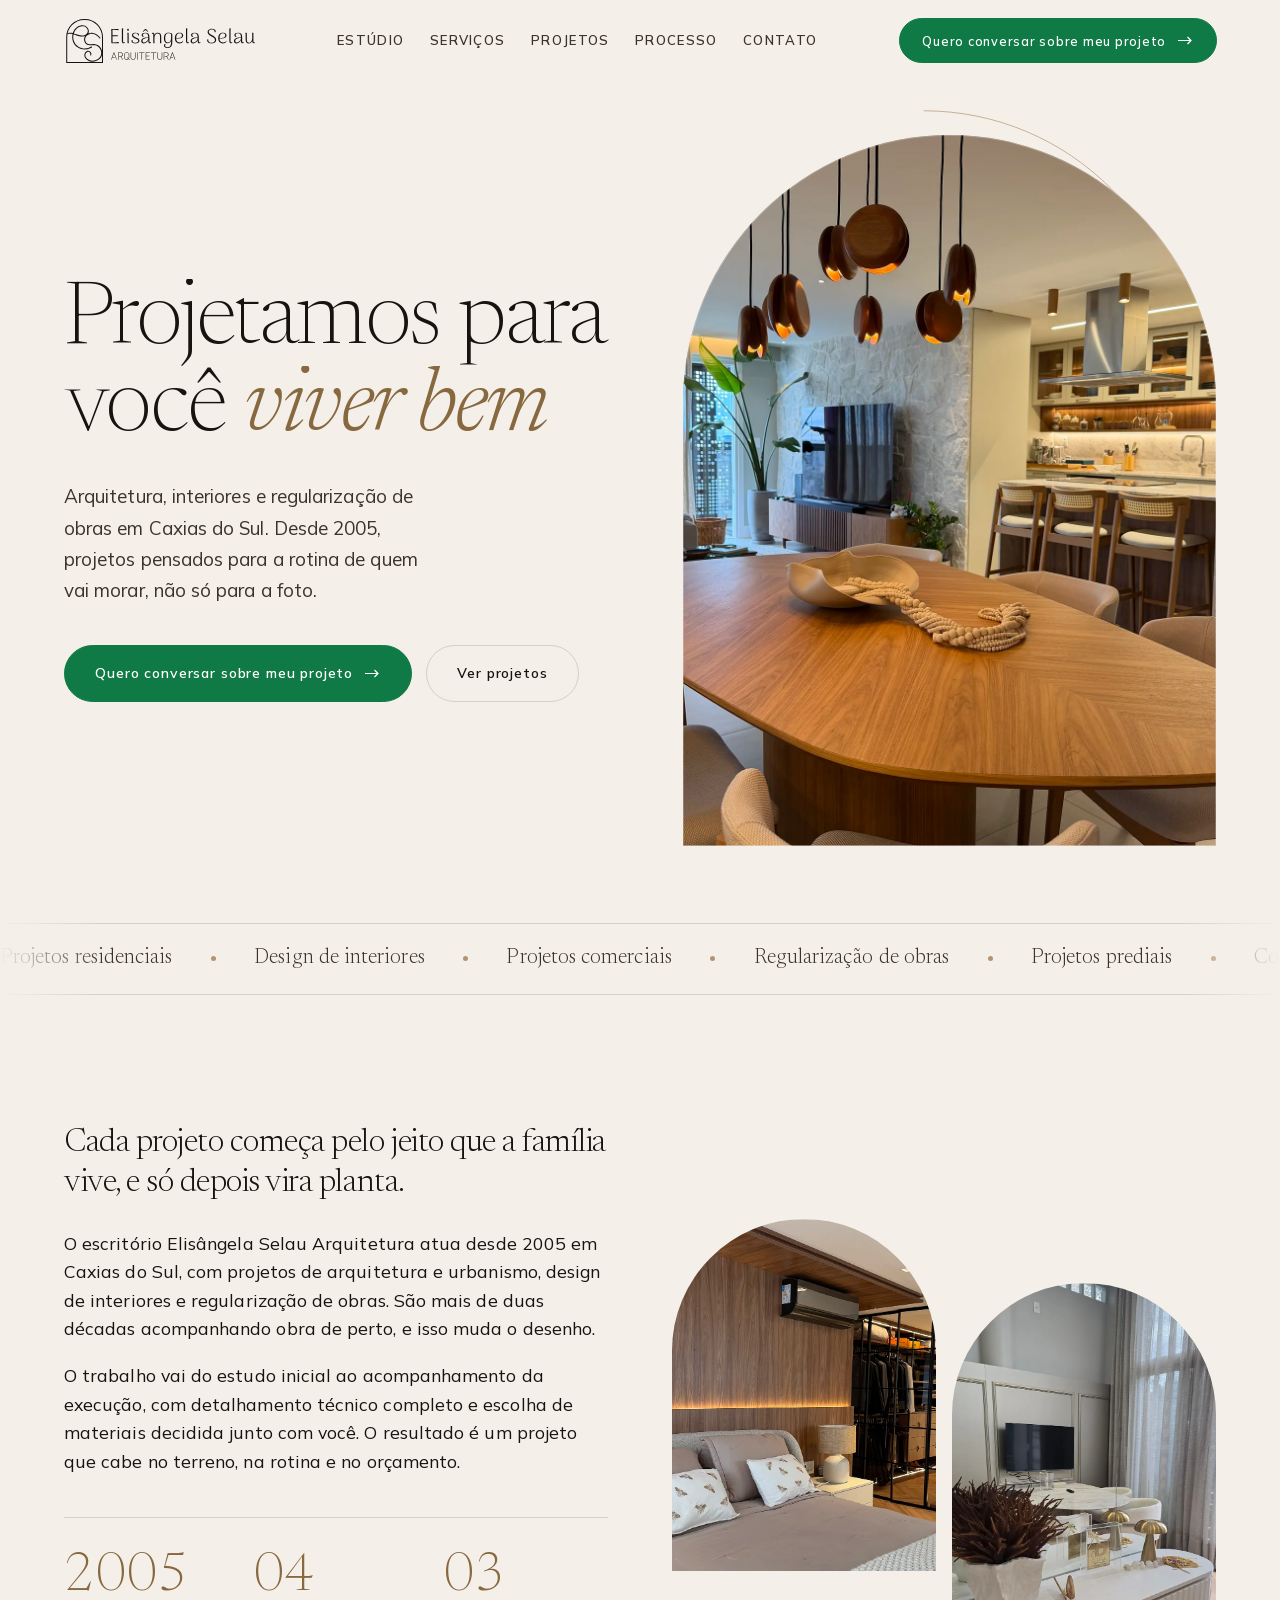
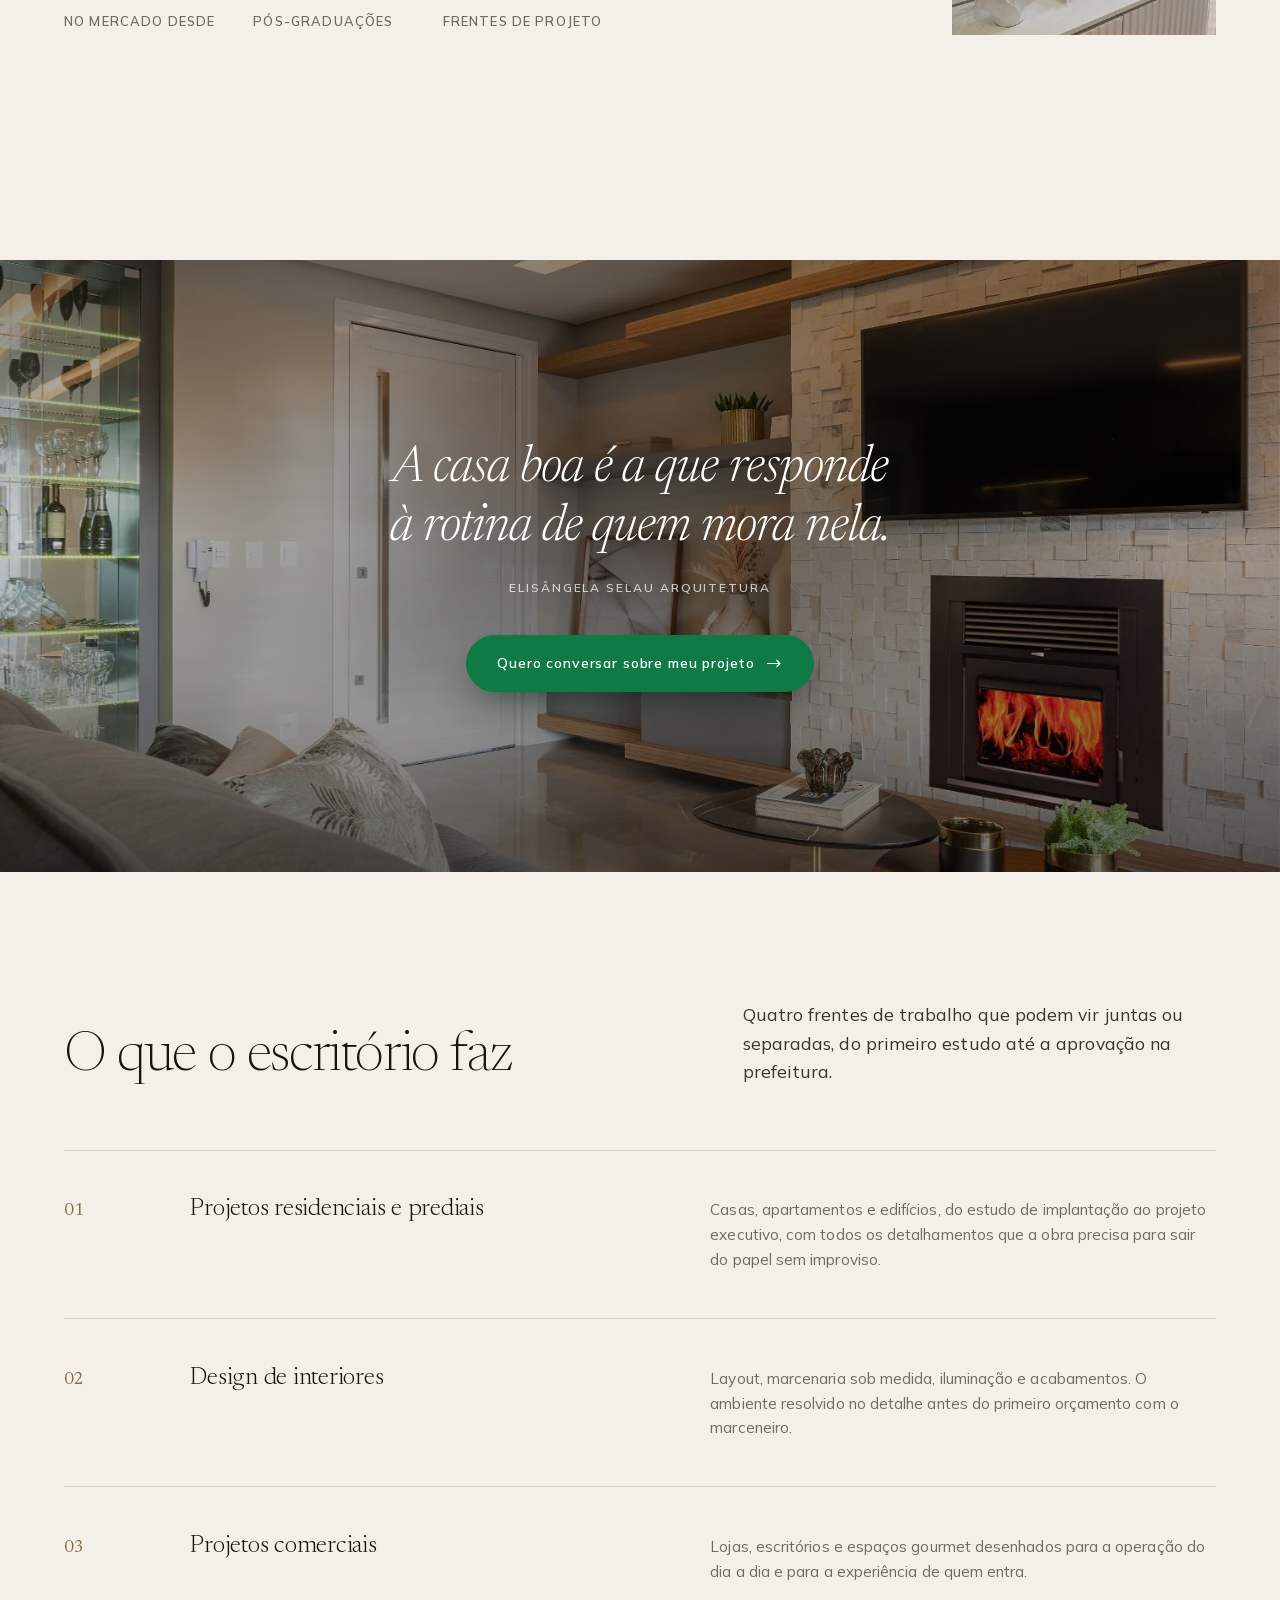
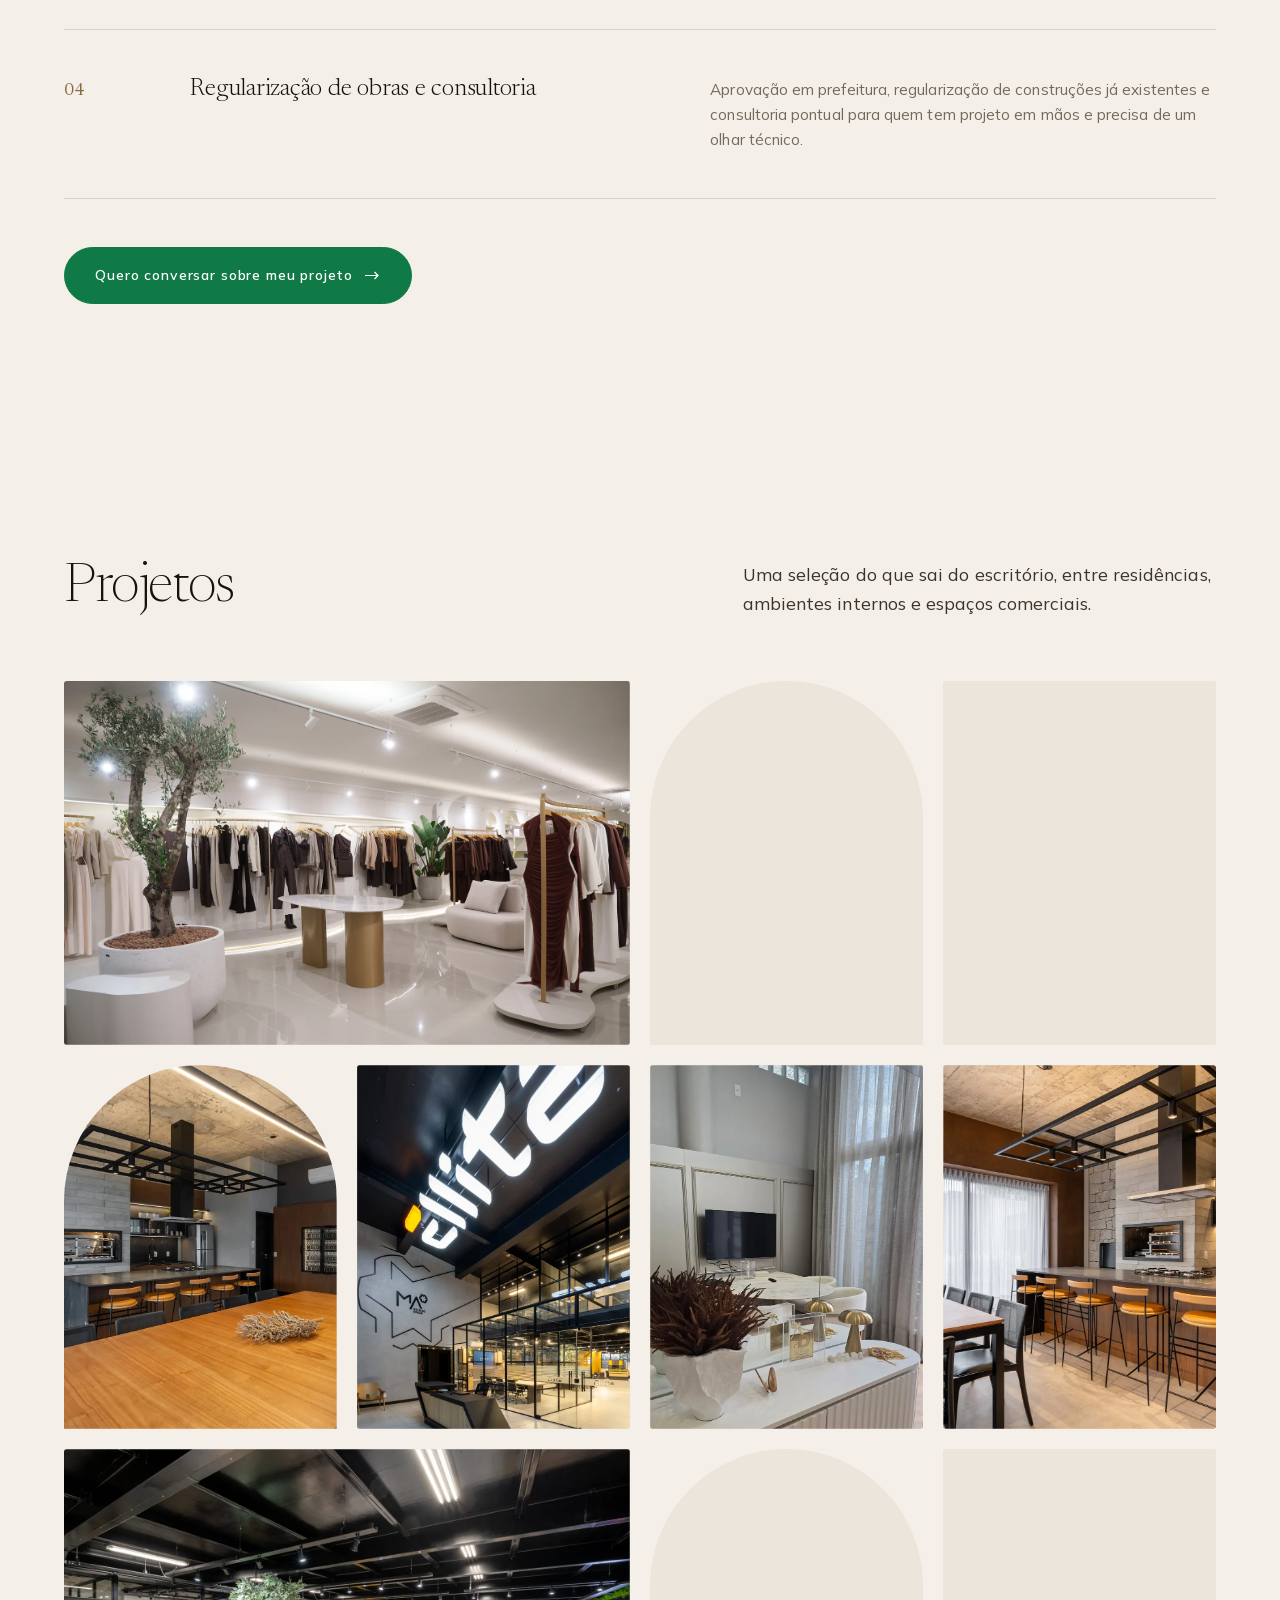
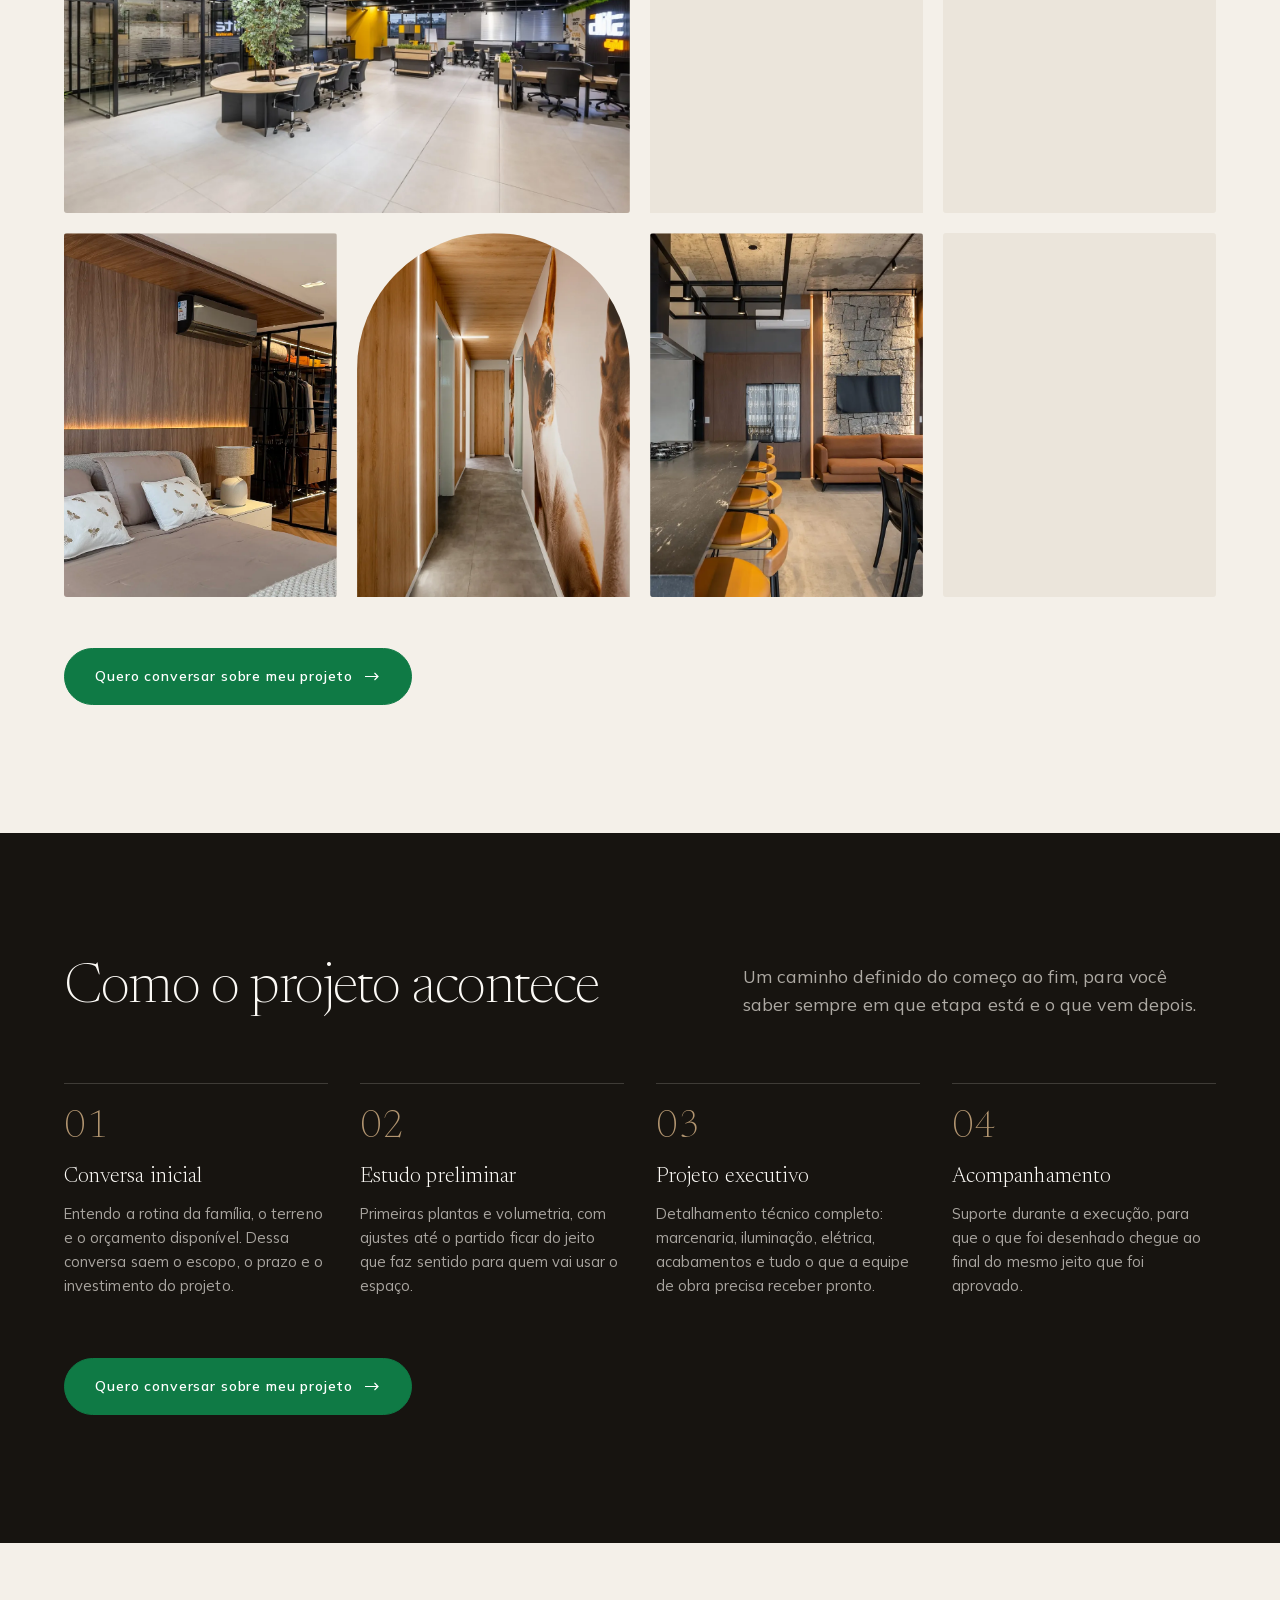
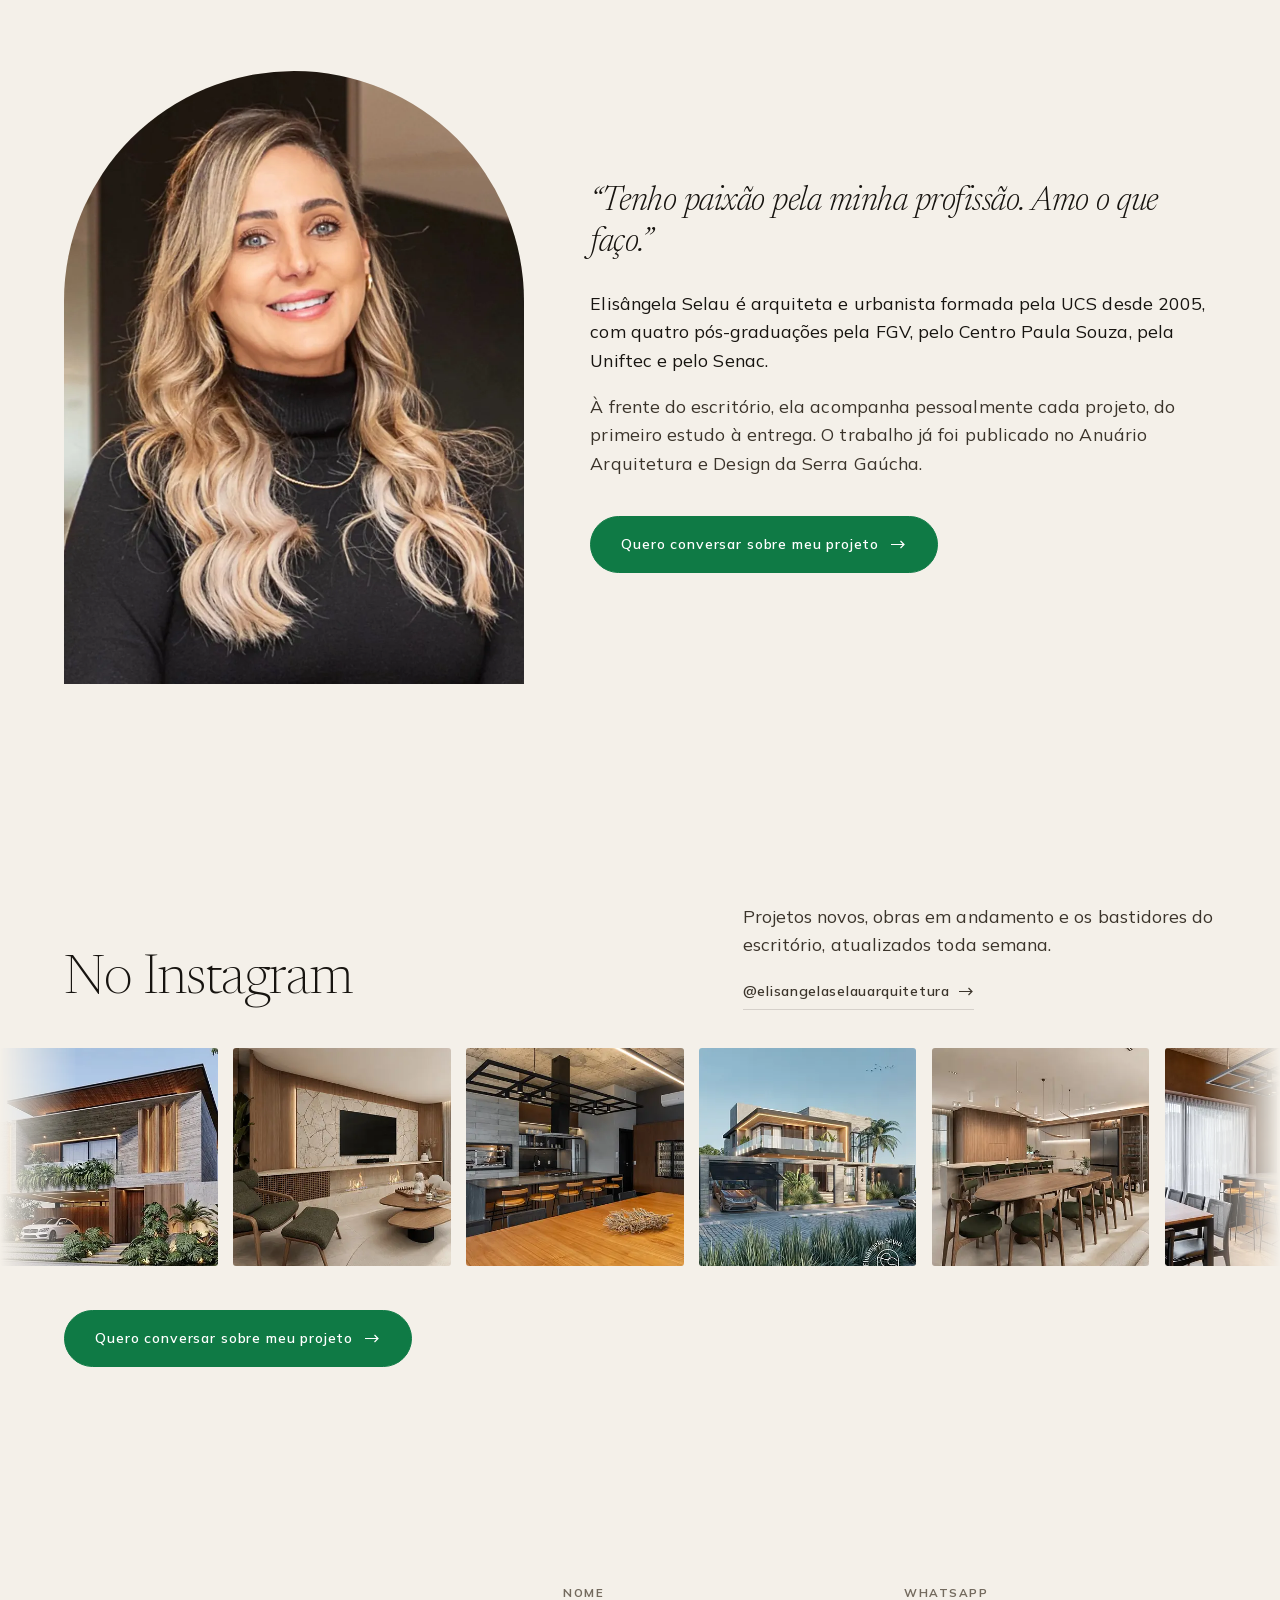
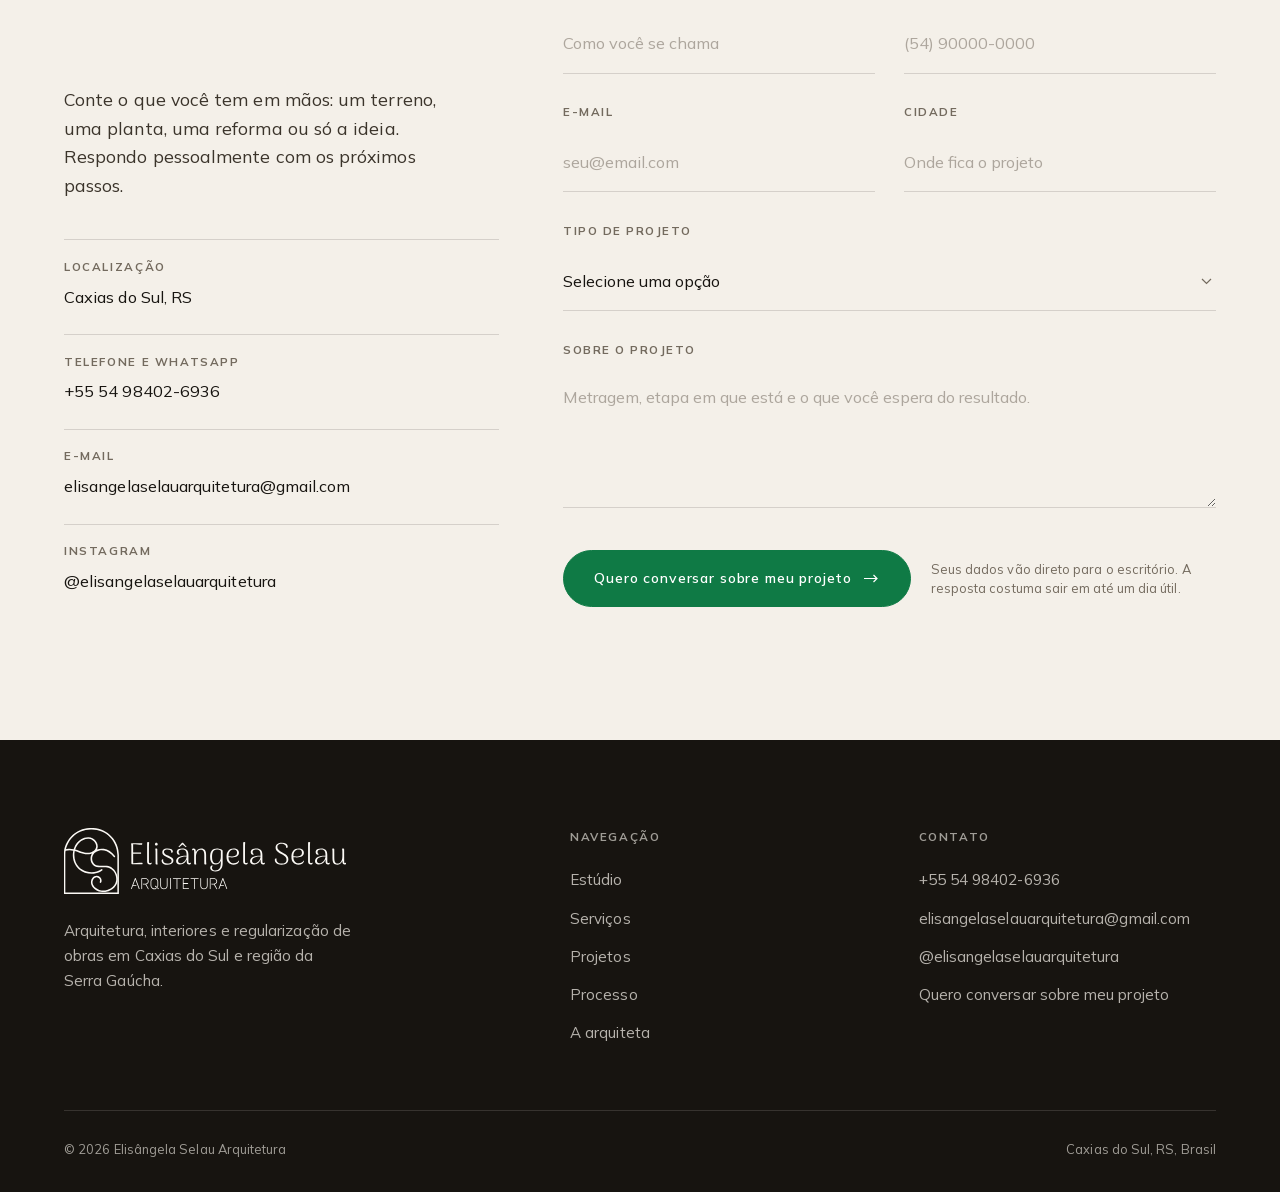
==== index.html @ b55d6eb4 "refactor(projetos): remove o filtro de categorias da galeria Com as fotos novas a divisão entre resi" ====
<!doctype html>
<html lang="pt-BR">
<head>
<meta charset="utf-8">
<meta name="viewport" content="width=device-width,initial-scale=1">
<title>Elisângela Selau Arquitetura | Projetos em Caxias do Sul, RS</title>
<meta name="description" content="Escritório de arquitetura em Caxias do Sul, RS. Projetos residenciais e prediais, design de interiores, projetos comerciais e regularização de obras. Atuação desde 2005.">
<link rel="canonical" href="https://www.elisangelaselauarquitetura.com/">
<meta name="theme-color" content="#F4F0E9">

<meta property="og:type" content="website">
<meta property="og:locale" content="pt_BR">
<meta property="og:site_name" content="Elisângela Selau Arquitetura">
<meta property="og:title" content="Elisângela Selau Arquitetura | Projetos em Caxias do Sul, RS">
<meta property="og:description" content="Arquitetura, interiores e regularização de obras em Caxias do Sul. Projetos autorais desde 2005.">
<meta property="og:url" content="https://www.elisangelaselauarquitetura.com/">
<meta property="og:image" content="https://www.elisangelaselauarquitetura.com/assets/img/wide-living.webp">
<meta name="twitter:card" content="summary_large_image">

<link rel="icon" href="favicon.ico" sizes="any">
<link rel="icon" href="assets/img/favicon.svg" type="image/svg+xml">
<link rel="apple-touch-icon" href="assets/img/apple-touch-icon.png">

<link rel="preload" href="assets/fonts/mulish.woff2" as="font" type="font/woff2" crossorigin>
<link rel="preload" href="assets/fonts/newsreader.woff2" as="font" type="font/woff2" crossorigin>
<link rel="preload" as="image" href="assets/img/hero.webp" media="(min-width:901px)" fetchpriority="high">
<link rel="preload" as="image" href="assets/img/hero-sm.webp" media="(max-width:900px)" fetchpriority="high">
<link rel="stylesheet" href="assets/css/site.css">

<script type="application/ld+json">
{"@context":"https://schema.org","@type":"ProfessionalService","name":"Elisângela Selau Arquitetura",
"description":"Escritório de arquitetura e urbanismo em Caxias do Sul, RS. Projetos residenciais e prediais, design de interiores, projetos comerciais e regularização de obras.",
"url":"https://www.elisangelaselauarquitetura.com/","telephone":"+5554984026936",
"email":"elisangelaselauarquitetura@gmail.com","image":"https://www.elisangelaselauarquitetura.com/assets/img/wide-living.webp",
"foundingDate":"2005","priceRange":"$$$",
"address":{"@type":"PostalAddress","addressLocality":"Caxias do Sul","addressRegion":"RS","addressCountry":"BR"},
"areaServed":{"@type":"Place","name":"Serra Gaúcha, Rio Grande do Sul"},
"sameAs":["https://www.instagram.com/elisangelaselauarquitetura/"],
"founder":{"@type":"Person","name":"Elisângela Selau","jobTitle":"Arquiteta e Urbanista"},
"hasOfferCatalog":{"@type":"OfferCatalog","name":"Serviços","itemListElement":[
{"@type":"Offer","itemOffered":{"@type":"Service","name":"Projetos residenciais e prediais"}},
{"@type":"Offer","itemOffered":{"@type":"Service","name":"Design de interiores"}},
{"@type":"Offer","itemOffered":{"@type":"Service","name":"Projetos comerciais"}},
{"@type":"Offer","itemOffered":{"@type":"Service","name":"Regularização de obras e consultoria"}}]}}
</script>
</head>
<body>

<a class="sr-only" href="#projetos">Pular para os projetos</a>

<!-- ============================ NAV ============================ -->
<header class="nav" id="nav">
  <a class="nav__logo brand" href="#topo" aria-label="Elisângela Selau Arquitetura, início"></a>
  <nav class="nav__menu" aria-label="Principal">
    <a href="#estudio">Estúdio</a>
    <a href="#servicos">Serviços</a>
    <a href="#projetos">Projetos</a>
    <a href="#processo">Processo</a>
    <a href="#contato">Contato</a>
  </nav>
  <a class="btn nav__cta" href="#contato" data-cta="nav">
    Quero conversar sobre meu projeto
    <svg class="arw" width="15" height="9" viewBox="0 0 15 9" fill="none" aria-hidden="true"><path d="M0 4.5h13M9.5 1 13 4.5 9.5 8" stroke="currentColor" stroke-width="1.2"/></svg>
  </a>
  <button class="nav__burger" id="burger" aria-expanded="false" aria-controls="drawer" aria-label="Abrir menu">
    <span></span><span></span><span></span>
  </button>
</header>

<div class="drawer" id="drawer">
  <a href="#estudio" style="--i:0">Estúdio</a>
  <a href="#servicos" style="--i:1">Serviços</a>
  <a href="#projetos" style="--i:2">Projetos</a>
  <a href="#processo" style="--i:3">Processo</a>
  <a href="#elis" style="--i:4">A arquiteta</a>
  <a href="#contato" style="--i:5">Contato</a>
  <a class="btn" href="#contato" data-cta="menu" style="--i:6">Quero conversar sobre meu projeto</a>
  <div class="drawer__foot">
    <span>Caxias do Sul, RS</span>
    <span>+55 54 98402-6936</span>
  </div>
</div>

<main id="topo">

<!-- ============================ HERO ============================ -->
<section class="hero" data-reveal>
  <div class="wrap hero__grid">
    <div>
      <h1 class="hero__title">
        <span class="kin"><span>Projetamos para</span></span>
        <span class="kin"><span>você <em class="italic">viver bem</em></span></span>
      </h1>
      <p class="hero__lead" data-rise data-d="2">
        Arquitetura, interiores e regularização de obras em Caxias do Sul. Desde 2005,
        projetos pensados para a rotina de quem vai morar, não só para a foto.
      </p>
      <div class="hero__actions" data-rise data-d="3">
        <a class="btn" href="#contato" data-cta="hero">
          Quero conversar sobre meu projeto
          <svg class="arw" width="15" height="9" viewBox="0 0 15 9" fill="none" aria-hidden="true"><path d="M0 4.5h13M9.5 1 13 4.5 9.5 8" stroke="currentColor" stroke-width="1.2"/></svg>
        </a>
        <a class="btn btn--ghost" href="#projetos">Ver projetos</a>
      </div>
    </div>

    <div class="hero__frame" data-draw>
      <svg viewBox="0 0 300 400" preserveAspectRatio="none" fill="none" aria-hidden="true">
        <path d="M150 1c82.3 0 149 66.7 149 149v250H1V150C1 67.7 67.7 1 150 1Z"
              stroke="currentColor" stroke-width="1" vector-effect="non-scaling-stroke" style="--len:1200"/>
      </svg>
      <figure class="arch hero__arch" data-mask>
        <picture>
          <source media="(max-width:900px)" srcset="assets/img/hero-sm.webp">
          <img src="assets/img/hero.webp" width="1080" height="1440" fetchpriority="high" decoding="async"
               alt="Sala de jantar integrada à cozinha, com mesa de madeira, pendentes de cobre e parede em pedra natural.">
        </picture>
      </figure>
    </div>
  </div>
</section>

<!-- ============================ FITA ============================ -->
<div class="ticker" aria-hidden="true">
  <ul class="ticker__track" id="ticker">
    <li>Projetos residenciais</li><li>Design de interiores</li><li>Projetos comerciais</li>
    <li>Regularização de obras</li><li>Projetos prediais</li><li>Consultoria técnica</li>
  </ul>
</div>

<!-- ============================ ESTÚDIO ============================ -->
<section class="sec" id="estudio">
  <div class="wrap studio">
    <div class="studio__text">
      <h2 class="serif studio-lead" data-rise>Cada projeto começa pelo jeito que a família vive, e só depois vira planta.</h2>
      <p data-rise data-d="1">
        O escritório Elisângela Selau Arquitetura atua desde 2005 em Caxias do Sul, com projetos de
        arquitetura e urbanismo, design de interiores e regularização de obras. São mais de duas décadas
        acompanhando obra de perto, e isso muda o desenho.
      </p>
      <p data-rise data-d="2">
        O trabalho vai do estudo inicial ao acompanhamento da execução, com detalhamento técnico completo
        e escolha de materiais decidida junto com você. O resultado é um projeto que cabe no terreno,
        na rotina e no orçamento.
      </p>
      <dl class="stats" data-rise data-d="3">
        <div><dt><span class="kin"><span>2005</span></span></dt><dd>No mercado desde</dd></div>
        <div><dt><span class="kin"><span>04</span></span></dt><dd>Pós-graduações</dd></div>
        <div><dt><span class="kin"><span>03</span></span></dt><dd>Frentes de projeto</dd></div>
      </dl>
      <div style="margin-top:clamp(2rem,4vw,2.75rem)" data-rise>
        <a class="btn" href="#contato" data-cta="estudio">
          Quero conversar sobre meu projeto
          <svg class="arw" width="15" height="9" viewBox="0 0 15 9" fill="none" aria-hidden="true"><path d="M0 4.5h13M9.5 1 13 4.5 9.5 8" stroke="currentColor" stroke-width="1.2"/></svg>
        </a>
      </div>
    </div>

    <div class="studio__media">
      <figure>
        <div class="arch" data-mask>
          <img src="assets/img/projetos/dormitorio-ripado.webp" width="800" height="1067" loading="lazy" decoding="async"
               alt="Dormitório com cabeceira em madeira ripada, iluminação embutida e closet integrado.">
        </div>
      </figure>
      <figure>
        <div class="arch" data-mask>
          <img src="assets/img/projetos/buffet-ripado.webp" width="800" height="1067" loading="lazy" decoding="async"
               alt="Buffet em marcenaria ripada com espelho, luminárias de mesa e objetos de decoração.">
        </div>
      </figure>
    </div>
  </div>
</section>

<!-- ============================ FAIXA CHEIA ============================ -->
<section class="band" aria-label="Residência em travertino e madeira">
  <div class="band__media" data-parallax>
    <picture>
      <source media="(max-width:760px)" srcset="assets/img/wide-living-sm.webp">
      <img src="assets/img/wide-living.webp" width="1600" height="900" loading="lazy" decoding="async"
           alt="Living com lareira acesa, parede em pedra natural, marcenaria suspensa e adega envidraçada.">
    </picture>
  </div>
  <div class="band__inner" data-rise>
    <blockquote class="band__quote">
      A casa boa é a que responde à rotina de quem mora nela.
      <cite class="band__cite">Elisângela Selau Arquitetura</cite>
    </blockquote>
    <a class="btn btn--onphoto" href="#contato" data-cta="faixa">
      Quero conversar sobre meu projeto
      <svg class="arw" width="15" height="9" viewBox="0 0 15 9" fill="none" aria-hidden="true"><path d="M0 4.5h13M9.5 1 13 4.5 9.5 8" stroke="currentColor" stroke-width="1.2"/></svg>
    </a>
  </div>
</section>

<!-- ============================ SERVIÇOS ============================ -->
<section class="sec" id="servicos">
  <div class="wrap">
    <div class="sec__head">
      <h2 class="sec__title" data-rise>O que o escritório faz</h2>
      <p class="sec__intro" data-rise data-d="1">
        Quatro frentes de trabalho que podem vir juntas ou separadas, do primeiro estudo até a
        aprovação na prefeitura.
      </p>
    </div>

    <ul class="svc">
      <li class="svc__item" data-rise>
        <span class="svc__n">01</span>
        <h3 class="svc__name">Projetos residenciais e prediais</h3>
        <p class="svc__desc">Casas, apartamentos e edifícios, do estudo de implantação ao projeto executivo,
          com todos os detalhamentos que a obra precisa para sair do papel sem improviso.</p>
      </li>
      <li class="svc__item" data-rise data-d="1">
        <span class="svc__n">02</span>
        <h3 class="svc__name">Design de interiores</h3>
        <p class="svc__desc">Layout, marcenaria sob medida, iluminação e acabamentos. O ambiente resolvido
          no detalhe antes do primeiro orçamento com o marceneiro.</p>
      </li>
      <li class="svc__item" data-rise data-d="2">
        <span class="svc__n">03</span>
        <h3 class="svc__name">Projetos comerciais</h3>
        <p class="svc__desc">Lojas, escritórios e espaços gourmet desenhados para a operação do dia a dia
          e para a experiência de quem entra.</p>
      </li>
      <li class="svc__item" data-rise data-d="3">
        <span class="svc__n">04</span>
        <h3 class="svc__name">Regularização de obras e consultoria</h3>
        <p class="svc__desc">Aprovação em prefeitura, regularização de construções já existentes e
          consultoria pontual para quem tem projeto em mãos e precisa de um olhar técnico.</p>
      </li>
    </ul>

    <div style="margin-top:clamp(2rem,4vw,3rem)" data-rise>
      <a class="btn" href="#contato" data-cta="servicos">
        Quero conversar sobre meu projeto
        <svg class="arw" width="15" height="9" viewBox="0 0 15 9" fill="none" aria-hidden="true"><path d="M0 4.5h13M9.5 1 13 4.5 9.5 8" stroke="currentColor" stroke-width="1.2"/></svg>
      </a>
    </div>
  </div>
</section>

<!-- ============================ PROJETOS ============================ -->
<section class="sec" id="projetos">
  <div class="wrap">
    <div class="sec__head">
      <h2 class="sec__title" data-rise>Projetos</h2>
      <p class="sec__intro" data-rise data-d="1">
        Uma seleção do que sai do escritório, entre residências, ambientes internos e espaços comerciais.
      </p>
    </div>

    <div class="grid" id="galeria">
      <div class="card card--wide">
        <div class="card__media" data-mask>
          <img src="assets/img/projetos/loja-oliveira.webp" width="1400" height="900" loading="lazy" decoding="async"
               alt="Loja de roupas com oliveira central, araras em latão e iluminação em trilho.">
        </div>
      </div>

      <div class="card card--arch">
        <div class="card__media" data-mask>
          <img src="assets/img/projetos/lavabo-cortica.webp" width="800" height="1067" loading="lazy" decoding="async"
               alt="Lavabo com parede em cortiça, arco curvo em madeira retroiluminado e cuba esculpida em mármore.">
        </div>
      </div>

      <div class="card">
        <div class="card__media" data-mask>
          <img src="assets/img/projetos/sala-jantar.webp" width="800" height="1067" loading="lazy" decoding="async"
               alt="Sala de jantar com mesa redonda em mármore, cadeiras estofadas e pé-direito duplo.">
        </div>
      </div>

      <div class="card card--arch">
        <div class="card__media" data-mask>
          <img src="assets/img/projetos/gourmet-industrial.webp" width="800" height="1067" loading="lazy" decoding="async"
               alt="Espaço gourmet com concreto aparente, churrasqueira, ilha e banquetas.">
        </div>
      </div>

      <div class="card">
        <div class="card__media" data-mask>
          <img src="assets/img/projetos/recepcao-neon.webp" width="800" height="1067" loading="lazy" decoding="async"
               alt="Recepção corporativa com letreiro em neon, mezanino e salas envidraçadas.">
        </div>
      </div>

      <div class="card">
        <div class="card__media" data-mask>
          <img src="assets/img/projetos/buffet-ripado.webp" width="800" height="1067" loading="lazy" decoding="async"
               alt="Buffet em marcenaria ripada com espelho, luminárias de mesa e objetos de decoração.">
        </div>
      </div>

      <div class="card">
        <div class="card__media" data-mask>
          <img src="assets/img/projetos/salao-banquetas.webp" width="800" height="1067" loading="lazy" decoding="async"
               alt="Área social com bar, churrasqueira, parede em pedra e banquetas.">
        </div>
      </div>

      <div class="card card--wide">
        <div class="card__media" data-mask>
          <img src="assets/img/wide-escritorio.webp" width="1400" height="900" loading="lazy" decoding="async"
               alt="Escritório em planta aberta com estações de trabalho, salas de reunião envidraçadas e forro metálico preto.">
        </div>
      </div>

      <div class="card card--arch">
        <div class="card__media" data-mask>
          <img src="assets/img/projetos/hall-onix.webp" width="800" height="1067" loading="lazy" decoding="async"
               alt="Hall com balcão em ônix retroiluminado, marcenaria curva, espelhos e pendentes em latão.">
        </div>
      </div>

      <div class="card">
        <div class="card__media" data-mask>
          <img src="assets/img/projetos/cozinha-ilha.webp" width="800" height="1067" loading="lazy" decoding="async"
               alt="Cozinha com ilha central, coifa em inox, pendentes de cobre e bancada em pedra.">
        </div>
      </div>

      <div class="card">
        <div class="card__media" data-mask>
          <img src="assets/img/projetos/dormitorio-ripado.webp" width="800" height="1067" loading="lazy" decoding="async"
               alt="Dormitório com cabeceira em madeira ripada, iluminação embutida e closet integrado.">
        </div>
      </div>

      <div class="card card--arch">
        <div class="card__media" data-mask>
          <img src="assets/img/projetos/corredor-mural.webp" width="800" height="1067" loading="lazy" decoding="async"
               alt="Corredor com forro em madeira, iluminação linear embutida e painel fotográfico de piso a teto.">
        </div>
      </div>

      <div class="card">
        <div class="card__media" data-mask>
          <img src="assets/img/projetos/gourmet-pedra.webp" width="800" height="1067" loading="lazy" decoding="async"
               alt="Ambiente gourmet com parede em pedra, estrutura metálica preta e banquetas.">
        </div>
      </div>

      <div class="card">
        <div class="card__media" data-mask>
          <img src="assets/img/projetos/living-lareira.webp" width="800" height="1067" loading="lazy" decoding="async"
               alt="Living com lareira em mármore, painel de TV, poltronas verdes e cortina em linho.">
        </div>
      </div>
    </div>

    <div style="margin-top:clamp(2.25rem,4vw,3.25rem)" data-rise>
      <a class="btn" href="#contato" data-cta="projetos">
        Quero conversar sobre meu projeto
        <svg class="arw" width="15" height="9" viewBox="0 0 15 9" fill="none" aria-hidden="true"><path d="M0 4.5h13M9.5 1 13 4.5 9.5 8" stroke="currentColor" stroke-width="1.2"/></svg>
      </a>
    </div>
  </div>
</section>

<!-- ============================ PROCESSO ============================ -->
<section class="sec dark" id="processo">
  <div class="wrap">
    <div class="sec__head">
      <h2 class="sec__title" data-rise>Como o projeto acontece</h2>
      <p class="sec__intro" data-rise data-d="1">
        Um caminho definido do começo ao fim, para você saber sempre em que etapa está e o que vem depois.
      </p>
    </div>

    <ol class="steps">
      <li class="step" data-rise>
        <span class="step__n">01</span>
        <h3>Conversa inicial</h3>
        <p>Entendo a rotina da família, o terreno e o orçamento disponível. Dessa conversa saem o escopo,
          o prazo e o investimento do projeto.</p>
      </li>
      <li class="step" data-rise data-d="1">
        <span class="step__n">02</span>
        <h3>Estudo preliminar</h3>
        <p>Primeiras plantas e volumetria, com ajustes até o partido ficar do jeito que faz sentido
          para quem vai usar o espaço.</p>
      </li>
      <li class="step" data-rise data-d="2">
        <span class="step__n">03</span>
        <h3>Projeto executivo</h3>
        <p>Detalhamento técnico completo: marcenaria, iluminação, elétrica, acabamentos e tudo o que
          a equipe de obra precisa receber pronto.</p>
      </li>
      <li class="step" data-rise data-d="3">
        <span class="step__n">04</span>
        <h3>Acompanhamento</h3>
        <p>Suporte durante a execução, para que o que foi desenhado chegue ao final do mesmo jeito
          que foi aprovado.</p>
      </li>
    </ol>

    <div style="margin-top:clamp(2.5rem,5vw,3.75rem)" data-rise>
      <a class="btn" href="#contato" data-cta="processo">
        Quero conversar sobre meu projeto
        <svg class="arw" width="15" height="9" viewBox="0 0 15 9" fill="none" aria-hidden="true"><path d="M0 4.5h13M9.5 1 13 4.5 9.5 8" stroke="currentColor" stroke-width="1.2"/></svg>
      </a>
    </div>
  </div>
</section>

<!-- ============================ ELIS ============================ -->
<section class="sec" id="elis">
  <div class="wrap elis">
    <div class="elis__media">
      <figure class="arch" data-mask>
        <img src="assets/img/elis.webp" width="900" height="1200" loading="lazy" decoding="async"
             alt="Retrato de Elisângela Selau, arquiteta e urbanista responsável pelo escritório.">
      </figure>
    </div>

    <div class="elis__text">
      <h2 class="elis__quote" data-rise>“Tenho paixão pela minha profissão. Amo o que faço.”</h2>
      <p data-rise data-d="1">
        Elisângela Selau é arquiteta e urbanista formada pela UCS desde 2005, com quatro pós-graduações
        pela FGV, pelo Centro Paula Souza, pela Uniftec e pelo Senac.
      </p>
      <p data-rise data-d="2">
        À frente do escritório, ela acompanha pessoalmente cada projeto, do primeiro estudo à entrega.
        O trabalho já foi publicado no Anuário Arquitetura e Design da Serra Gaúcha.
      </p>
      <div style="margin-top:2.4rem" data-rise data-d="3">
        <a class="btn" href="#contato" data-cta="elis">
          Quero conversar sobre meu projeto
          <svg class="arw" width="15" height="9" viewBox="0 0 15 9" fill="none" aria-hidden="true"><path d="M0 4.5h13M9.5 1 13 4.5 9.5 8" stroke="currentColor" stroke-width="1.2"/></svg>
        </a>
      </div>
    </div>
  </div>
</section>

<!-- ============================ INSTAGRAM ============================ -->
<section class="sec sec--tight" id="instagram">
  <div class="wrap">
    <div class="sec__head" style="margin-bottom:clamp(1.75rem,3vw,2.5rem)">
      <h2 class="sec__title" data-rise>No Instagram</h2>
      <p class="sec__intro" data-rise data-d="1">
        Projetos novos, obras em andamento e os bastidores do escritório, atualizados toda semana.
        <a class="lnk" style="margin-top:1rem" href="https://www.instagram.com/elisangelaselauarquitetura/" target="_blank" rel="noopener">
          @elisangelaselauarquitetura
          <svg class="arw" width="15" height="9" viewBox="0 0 15 9" fill="none" aria-hidden="true"><path d="M0 4.5h13M9.5 1 13 4.5 9.5 8" stroke="currentColor" stroke-width="1.2"/></svg>
        </a>
      </p>
    </div>
  </div>
  <div class="feed" data-rise>
    <div class="feed__track" id="feed"></div>
  </div>
  <div class="wrap" style="margin-top:clamp(2rem,4vw,2.75rem)" data-rise>
    <a class="btn" href="#contato" data-cta="instagram">
      Quero conversar sobre meu projeto
      <svg class="arw" width="15" height="9" viewBox="0 0 15 9" fill="none" aria-hidden="true"><path d="M0 4.5h13M9.5 1 13 4.5 9.5 8" stroke="currentColor" stroke-width="1.2"/></svg>
    </a>
  </div>
</section>

<!-- ============================ CONTATO ============================ -->
<section class="sec" id="contato">
  <div class="wrap contact">
    <div class="contact__aside">
      <h2 class="serif" data-rise>Vamos conversar sobre o seu projeto?</h2>
      <p data-rise data-d="1">
        Conte o que você tem em mãos: um terreno, uma planta, uma reforma ou só a ideia.
        Respondo pessoalmente com os próximos passos.
      </p>
      <dl class="info" data-rise data-d="2">
        <div>
          <dt>Localização</dt>
          <dd>Caxias do Sul, RS</dd>
        </div>
        <div>
          <dt>Telefone e WhatsApp</dt>
          <dd><a href="tel:+5554984026936">+55 54 98402-6936</a></dd>
        </div>
        <div>
          <dt>E-mail</dt>
          <dd><a href="mailto:elisangelaselauarquitetura@gmail.com">elisangelaselauarquitetura@gmail.com</a></dd>
        </div>
        <div>
          <dt>Instagram</dt>
          <dd><a href="https://www.instagram.com/elisangelaselauarquitetura/" target="_blank" rel="noopener">@elisangelaselauarquitetura</a></dd>
        </div>
      </dl>
    </div>

    <form class="form" id="form" novalidate data-rise data-d="1">
      <div class="form__row">
        <div class="field">
          <label for="nome">Nome</label>
          <input id="nome" name="nome" type="text" autocomplete="name" placeholder="Como você se chama" required>
          <span class="field__err">Preencha o seu nome.</span>
        </div>
        <div class="field">
          <label for="fone">WhatsApp</label>
          <input id="fone" name="fone" type="tel" inputmode="tel" autocomplete="tel" placeholder="(54) 90000-0000" required>
          <span class="field__err">Informe um telefone com DDD.</span>
        </div>
      </div>

      <div class="form__row">
        <div class="field">
          <label for="email">E-mail</label>
          <input id="email" name="email" type="email" autocomplete="email" placeholder="seu@email.com" required>
          <span class="field__err">Confira o endereço de e-mail.</span>
        </div>
        <div class="field">
          <label for="cidade">Cidade</label>
          <input id="cidade" name="cidade" type="text" autocomplete="address-level2" placeholder="Onde fica o projeto">
        </div>
      </div>

      <div class="field">
        <label for="tipo">Tipo de projeto</label>
        <select id="tipo" name="tipo" required>
          <option value="" selected disabled>Selecione uma opção</option>
          <option>Projeto residencial ou predial</option>
          <option>Design de interiores</option>
          <option>Projeto comercial</option>
          <option>Regularização de obra</option>
          <option>Ainda não sei, quero orientação</option>
        </select>
        <span class="field__err">Escolha o tipo de projeto.</span>
      </div>

      <div class="field">
        <label for="msg">Sobre o projeto</label>
        <textarea id="msg" name="msg" rows="4" placeholder="Metragem, etapa em que está e o que você espera do resultado."></textarea>
      </div>

      <input class="hp" type="text" name="apelido" tabindex="-1" autocomplete="off" aria-hidden="true">

      <div class="form__foot">
        <button class="btn" type="submit" id="enviar">
          Quero conversar sobre meu projeto
          <svg class="arw" width="15" height="9" viewBox="0 0 15 9" fill="none" aria-hidden="true"><path d="M0 4.5h13M9.5 1 13 4.5 9.5 8" stroke="currentColor" stroke-width="1.2"/></svg>
        </button>
        <p class="form__note">Seus dados vão direto para o escritório. A resposta costuma sair em até um dia útil.</p>
      </div>
      <p class="sr-only" role="status" aria-live="polite" id="status"></p>
    </form>
  </div>
</section>

</main>

<!-- ============================ RODAPÉ ============================ -->
<footer class="foot">
  <div class="wrap">
    <div class="foot__top">
      <div class="foot__brand">
        <a class="foot__logo brand" href="#topo" aria-label="Elisângela Selau Arquitetura, topo da página"></a>
        <p>Arquitetura, interiores e regularização de obras em Caxias do Sul e região da Serra Gaúcha.</p>
      </div>

      <div>
        <h3>Navegação</h3>
        <ul>
          <li><a href="#estudio">Estúdio</a></li>
          <li><a href="#servicos">Serviços</a></li>
          <li><a href="#projetos">Projetos</a></li>
          <li><a href="#processo">Processo</a></li>
          <li><a href="#elis">A arquiteta</a></li>
        </ul>
      </div>

      <div>
        <h3>Contato</h3>
        <ul>
          <li><a href="tel:+5554984026936">+55 54 98402-6936</a></li>
          <li><a href="mailto:elisangelaselauarquitetura@gmail.com">elisangelaselauarquitetura@gmail.com</a></li>
          <li><a href="https://www.instagram.com/elisangelaselauarquitetura/" target="_blank" rel="noopener">@elisangelaselauarquitetura</a></li>
          <li><a href="#contato">Quero conversar sobre meu projeto</a></li>
        </ul>
      </div>
    </div>

    <div class="foot__bot">
      <span>© <span id="ano">2026</span> Elisângela Selau Arquitetura</span>
      <span>Caxias do Sul, RS, Brasil</span>
    </div>
  </div>
</footer>

<script src="assets/js/site.js" defer></script>
</body>
</html>
---- assets/css/site.css ----
@charset "utf-8";

/* ============================================================
   Elisângela Selau Arquitetura
   Motivo: o arco do monograma. Base papel quente, acento bronze.
   ============================================================ */

@font-face{
  font-family:'Newsreader';
  src:url('../fonts/newsreader.woff2') format('woff2-variations');
  font-weight:200 500; font-style:normal; font-display:optional;
}
@font-face{
  font-family:'Newsreader';
  src:url('../fonts/newsreader-italic.woff2') format('woff2-variations');
  font-weight:300 400; font-style:italic; font-display:optional;
}
@font-face{
  font-family:'Mulish';
  src:url('../fonts/mulish.woff2') format('woff2-variations');
  font-weight:300 700; font-style:normal; font-display:optional;
}

:root{
  --paper:#F4F0E9;
  --paper-2:#FBF9F5;
  --paper-3:#EBE5DB;
  --ink:#171410;
  --ink-2:#3B342B;
  --muted:#736A5E;
  --bronze:#B29570;
  --bronze-deep:#87683F;
  --verde:#0F7A45;
  --verde-deep:#0A5C33;
  --line:rgba(23,20,16,.14);
  --line-soft:rgba(23,20,16,.08);

  --serif:'Newsreader',Georgia,'Times New Roman',serif;
  --sans:'Mulish',-apple-system,BlinkMacSystemFont,'Segoe UI',sans-serif;

  --fs-display:clamp(2.85rem,7vw,6rem);
  --fs-h2:clamp(2rem,4.4vw,3.5rem);
  --fs-h3:clamp(1.25rem,1.9vw,1.6rem);
  --fs-body:clamp(1rem,.42vw + .9rem,1.1rem);
  --fs-label:.75rem;

  --gutter:clamp(1.25rem,5vw,5.5rem);
  --section:clamp(4.75rem,10vw,9rem);
  --maxw:1560px;

  --arch:50% 50% 0 0 / 37.5% 37.5% 0 0;
  --ease:cubic-bezier(.22,1,.36,1);
}

*,*::before,*::after{box-sizing:border-box}
html{-webkit-text-size-adjust:100%}
html:focus-within{scroll-behavior:smooth}
body{
  margin:0; background:var(--paper); color:var(--ink);
  font-family:var(--sans); font-size:var(--fs-body); font-weight:400;
  line-height:1.62; letter-spacing:.004em;
  -webkit-font-smoothing:antialiased; text-rendering:optimizeLegibility;
  overflow-x:hidden;
}
img,svg{display:block; max-width:100%}
img{height:auto}
a{color:inherit; text-decoration:none}
button,input,select,textarea{font:inherit; color:inherit}
h1,h2,h3,h4,p,figure,blockquote{margin:0}
ul,ol{margin:0; padding:0; list-style:none}
::selection{background:var(--bronze); color:#fff}

:where(a,button,input,select,textarea,[tabindex]):focus-visible{
  outline:2px solid var(--bronze-deep); outline-offset:3px; border-radius:2px;
}

/* ---------- utilitários ---------- */
.wrap{max-width:var(--maxw); margin-inline:auto; padding-inline:var(--gutter)}
section[id],main[id]{scroll-margin-top:clamp(4.5rem,9vh,6.5rem)}
.sr-only{position:absolute;width:1px;height:1px;padding:0;margin:-1px;overflow:hidden;clip:rect(0 0 0 0);white-space:nowrap;border:0}

.serif{font-family:var(--serif); font-weight:300; letter-spacing:-.015em; line-height:1.06}
.italic{font-style:italic; font-weight:300}

.meta{
  font-size:var(--fs-label); font-weight:600; letter-spacing:.16em;
  text-transform:uppercase; color:var(--muted);
}
.rule{height:1px; background:var(--line); border:0; margin:0}

/* ---------- botões ---------- */
.btn{
  --bg:var(--verde); --fg:#fff; --hover:var(--verde-deep);
  position:relative; display:inline-flex; align-items:center; gap:.75rem;
  padding:1.02rem 1.9rem; background:var(--bg); color:var(--fg);
  font-size:.875rem; font-weight:600; letter-spacing:.06em;
  border:1px solid var(--bg); border-radius:999px; cursor:pointer;
  overflow:hidden; isolation:isolate; will-change:transform;
  transition:color .45s var(--ease), border-color .45s var(--ease), transform .5s var(--ease);
}
.btn::before{
  content:''; position:absolute; inset:0; z-index:-1; background:var(--hover);
  transform:translateY(101%); transition:transform .55s var(--ease);
}
.btn:hover::before,.btn:focus-visible::before{transform:translateY(0)}
.btn:hover,.btn:focus-visible{border-color:var(--hover); color:#fff}
.btn:active{transform:scale(.985)}
.btn .arw{transition:transform .5s var(--ease)}
.btn:hover .arw{transform:translateX(4px)}
.btn--ghost{--bg:transparent; --fg:var(--ink); --hover:var(--ink); border-color:var(--line)}
.btn--ghost:hover,.btn--ghost:focus-visible{color:#fff}
/* sobre foto: um respiro escuro para o verde não brigar com a imagem */
.btn--onphoto{box-shadow:0 14px 34px -14px rgba(8,32,20,.75)}

.lnk{
  display:inline-flex; align-items:center; gap:.6rem; padding-block:.35rem;
  font-size:.875rem; font-weight:600; letter-spacing:.05em;
  border-bottom:1px solid var(--line);
  transition:border-color .4s var(--ease), color .4s var(--ease);
}
.lnk:hover{color:var(--bronze-deep); border-color:var(--bronze)}
.lnk .arw{transition:transform .45s var(--ease)}
.lnk:hover .arw{transform:translateX(4px)}

/* ---------- nav ---------- */
.nav{
  position:fixed; inset:0 0 auto; z-index:60;
  display:flex; align-items:center; justify-content:space-between; gap:1.5rem;
  padding:1.15rem var(--gutter);
  transition:background .5s var(--ease), box-shadow .5s var(--ease), padding .5s var(--ease);
}
.nav::before{
  content:''; position:absolute; inset:0; z-index:-1; background:var(--paper);
  opacity:0; transition:opacity .5s var(--ease);
}
.nav[data-stuck]::before{opacity:.96}
.nav[data-stuck]{box-shadow:0 1px 0 var(--line-soft); padding-block:.85rem}
/* logo: um SVG, cor herdada via máscara */
.brand{
  display:block; aspect-ratio:630/147; background:currentColor;
  -webkit-mask:url('../img/logo.svg') no-repeat center/contain;
  mask:url('../img/logo.svg') no-repeat center/contain;
}
.nav__logo{width:clamp(148px,15vw,205px); color:var(--ink); transition:color .4s var(--ease)}
.nav__menu{display:flex; align-items:center; gap:clamp(1.1rem,2vw,2.1rem)}
.nav__menu a{
  position:relative; font-size:.82rem; font-weight:600; letter-spacing:.1em;
  text-transform:uppercase; color:var(--ink-2); padding-block:.4rem;
}
.nav__menu a::after{
  content:''; position:absolute; left:0; bottom:0; width:100%; height:1px;
  background:var(--bronze); transform:scaleX(0); transform-origin:right;
  transition:transform .45s var(--ease);
}
.nav__menu a:hover::after{transform:scaleX(1); transform-origin:left}
.nav__cta{padding:.72rem 1.4rem; font-size:.78rem}
.nav__burger{display:none}

@media (max-width:1000px){
  .nav__menu,.nav__cta{display:none}
  .nav__burger{
    display:flex; flex-direction:column; justify-content:center; gap:5px;
    width:46px; height:46px; padding:0 11px; background:none;
    border:1px solid var(--line); border-radius:999px; cursor:pointer;
  }
  .nav__burger span{height:1px; background:var(--ink); transition:transform .4s var(--ease), opacity .3s}
  .nav__burger[aria-expanded="true"] span:nth-child(1){transform:translateY(6px) rotate(45deg)}
  .nav__burger[aria-expanded="true"] span:nth-child(2){opacity:0}
  .nav__burger[aria-expanded="true"] span:nth-child(3){transform:translateY(-6px) rotate(-45deg)}
}

.drawer{
  position:fixed; inset:0; z-index:55; background:var(--paper);
  display:flex; flex-direction:column; justify-content:center; gap:.35rem;
  padding:6rem var(--gutter) 3rem;
  clip-path:inset(0 0 100% 0); visibility:hidden;
  transition:clip-path .7s var(--ease), visibility .7s;
}
.drawer[data-open]{clip-path:inset(0 0 0 0); visibility:visible}
.drawer a{
  font-family:var(--serif); font-weight:300; font-size:clamp(2rem,8vw,2.9rem);
  line-height:1.28; opacity:0; transform:translateY(18px);
  transition:opacity .5s var(--ease), transform .5s var(--ease);
}
.drawer[data-open] a{opacity:1; transform:none; transition-delay:calc(.16s + var(--i) * .06s)}
.drawer .btn{margin-top:1.75rem; align-self:flex-start}
.drawer__foot{margin-top:2.5rem; display:grid; gap:.35rem}
.drawer__foot span{font-size:.9rem; color:var(--muted)}

/* ============================================================
   HERO
   ============================================================ */
.hero{padding:clamp(7.5rem,15vh,9.5rem) 0 clamp(3rem,6vw,5rem); overflow:hidden}
.hero__grid{
  display:grid; gap:clamp(2.5rem,5vw,4.5rem); align-items:center;
  grid-template-columns:minmax(0,1.02fr) minmax(0,.98fr);
}
.hero__title{
  font-family:var(--serif); font-weight:200; font-size:var(--fs-display);
  line-height:.98; letter-spacing:-.028em; margin-bottom:1.7rem;
}
.hero__title .italic{color:var(--bronze-deep)}
.hero__lead{
  max-width:34ch; color:var(--ink-2); font-size:clamp(1.02rem,.5vw + .92rem,1.18rem);
  line-height:1.66;
}
.hero__actions{display:flex; flex-wrap:wrap; gap:.9rem; margin-top:2.4rem}

/* arco */
.arch{
  position:relative; aspect-ratio:3/4; border-radius:var(--arch);
  overflow:hidden; background:var(--paper-3);
}
.arch img{width:100%; height:100%; object-fit:cover}
.hero__arch{max-width:min(100%,548px); margin-inline:auto; width:100%}
.hero__arch::after{
  content:''; position:absolute; inset:0; border-radius:inherit;
  box-shadow:inset 0 0 0 1px rgba(255,255,255,.22); pointer-events:none;
}
/* moldura deslocada, desenhada */
.hero__frame{position:relative}
.hero__frame svg{
  /* mesmo tamanho da imagem, deslocado: só a aresta de cima e a da esquerda
     aparecem, o resto fica escondido atrás da foto */
  position:absolute; left:clamp(-28px,-2vw,-14px); top:clamp(-28px,-2vw,-14px);
  width:100%; height:100%;
  color:var(--bronze); opacity:.7; pointer-events:none;
}
.hero__frame path{stroke-dasharray:var(--len,1200); stroke-dashoffset:var(--len,1200)}
.hero__frame.is-in path{transition:stroke-dashoffset 2.2s var(--ease) .4s; stroke-dashoffset:0}

@media (max-width:900px){
  .hero__grid{grid-template-columns:1fr; gap:2.75rem}
  .hero__arch{max-width:min(100%,440px)}
  .hero__title{font-size:clamp(2.6rem,11vw,3.6rem)}
}

/* ---------- fita de serviços ---------- */
.ticker{
  padding:1.15rem 0; border-block:1px solid var(--line);
  overflow:hidden; -webkit-mask-image:linear-gradient(90deg,transparent,#000 8%,#000 92%,transparent);
  mask-image:linear-gradient(90deg,transparent,#000 8%,#000 92%,transparent);
}
.ticker__track{display:flex; width:max-content; animation:slide 42s linear infinite}
.ticker li{
  display:flex; align-items:center; gap:clamp(1.5rem,3vw,2.75rem);
  margin-right:clamp(1.5rem,3vw,2.75rem);
  font-family:var(--serif); font-weight:300; font-size:clamp(1.05rem,1.6vw,1.45rem);
  color:var(--ink-2); white-space:nowrap;
}
.ticker li::after{content:''; width:5px; height:5px; border-radius:50%; background:var(--bronze)}
@keyframes slide{to{transform:translateX(-50%)}}
.ticker:hover .ticker__track{animation-play-state:paused}

/* ============================================================
   SEÇÕES
   ============================================================ */
.sec{padding-block:var(--section)}
.sec--tight{padding-block:clamp(3.5rem,7vw,6rem)}
.sec__head{
  display:grid; gap:clamp(1.5rem,3vw,3rem); align-items:end;
  grid-template-columns:minmax(0,1.15fr) minmax(0,.85fr);
  margin-bottom:clamp(2.5rem,5vw,4.25rem);
}
.sec__title{font-family:var(--serif); font-weight:200; font-size:var(--fs-h2); line-height:1.02; letter-spacing:-.025em}
.sec__intro{color:var(--ink-2); max-width:46ch}
@media (max-width:860px){ .sec__head{grid-template-columns:1fr; align-items:start} }

/* ---------- estúdio ---------- */
.studio{display:grid; gap:clamp(2.5rem,5vw,5rem); grid-template-columns:minmax(0,1fr) minmax(0,1fr); align-items:center}
.studio__text p + p{margin-top:1.15rem}
.studio__text .serif{
  font-size:clamp(1.5rem,2.5vw,2.15rem); font-weight:300; line-height:1.26;
  letter-spacing:-.015em; margin-bottom:1.6rem;
}
.stats{display:grid; grid-template-columns:repeat(3,1fr); gap:1.5rem; margin-top:2.6rem; padding-top:2rem; border-top:1px solid var(--line)}
.stats dt{font-family:var(--serif); font-weight:200; font-size:clamp(2.4rem,4.5vw,3.4rem); line-height:1; color:var(--bronze-deep)}
.stats dd{margin:.55rem 0 0; font-size:.8rem; font-weight:600; letter-spacing:.09em; text-transform:uppercase; color:var(--muted); line-height:1.4}
.studio__media{display:grid; gap:1rem; grid-template-columns:1fr 1fr; align-items:start}
.studio__media .arch{aspect-ratio:3/4}
.studio__media figure:last-child{margin-top:clamp(2rem,5vw,4rem)}
.studio__media img{width:100%; height:100%; object-fit:cover}
@media (max-width:900px){ .studio{grid-template-columns:1fr} }

/* ---------- faixa cheia ---------- */
.band{position:relative; height:clamp(58vh,68vh,760px); overflow:hidden; display:grid; place-items:center}
.band__media{position:absolute; inset:-12% 0; will-change:transform}
.band__media img{width:100%; height:100%; object-fit:cover}
.band::after{
  content:''; position:absolute; inset:0;
  background:
    radial-gradient(58% 46% at 50% 46%,rgba(12,10,8,.5),transparent 72%),
    linear-gradient(180deg,rgba(12,10,8,.48),rgba(12,10,8,.2) 45%,rgba(12,10,8,.6));
}
.band__inner{
  position:relative; z-index:2; display:flex; flex-direction:column; align-items:center;
  gap:clamp(1.75rem,3.5vw,2.5rem);
}
.band__quote{
  max-width:22ch; padding-inline:var(--gutter);
  font-family:var(--serif); font-weight:200; font-style:italic;
  font-size:clamp(1.75rem,4vw,3.15rem); line-height:1.16; letter-spacing:-.02em;
  color:#fff; text-align:center; text-wrap:balance;
}
.band__cite{
  display:block; margin-top:1.5rem; font-family:var(--sans); font-style:normal;
  font-size:.75rem; font-weight:600; letter-spacing:.16em; text-transform:uppercase;
  color:rgba(255,255,255,.72);
}

/* ---------- serviços ---------- */
.svc{border-top:1px solid var(--line)}
.svc__item{
  display:grid; gap:clamp(.5rem,3vw,2.5rem); align-items:baseline;
  grid-template-columns:5.5rem minmax(0,1fr) minmax(0,1.05fr);
  padding-block:clamp(1.9rem,3.5vw,2.9rem); border-bottom:1px solid var(--line);
  position:relative;
}
.svc__item::before{
  content:''; position:absolute; left:0; bottom:-1px; width:100%; height:1px;
  background:var(--bronze); transform:scaleX(0); transform-origin:left;
  transition:transform .7s var(--ease);
}
.svc__item:hover::before{transform:scaleX(1)}
.svc__n{font-family:var(--serif); font-weight:400; font-size:1.05rem; color:var(--bronze-deep)}
.svc__name{font-family:var(--serif); font-weight:300; font-size:var(--fs-h3); line-height:1.22; letter-spacing:-.01em}
.svc__desc{color:var(--muted); font-size:.96rem; line-height:1.62}
@media (max-width:800px){
  .svc__item{grid-template-columns:2.75rem 1fr; row-gap:.7rem}
  .svc__desc{grid-column:2}
}

/* ---------- projetos ---------- */
/* quatro por linha: encurta a seção sem achatar as fotos */
.grid{display:grid; grid-template-columns:repeat(12,1fr); gap:clamp(.85rem,1.6vw,1.5rem); align-items:start}
.card{position:relative; grid-column:span 3; margin:0}
.card--wide{grid-column:span 6}
.card[hidden]{display:none}
.card__media{
  position:relative; overflow:hidden; background:var(--paper-3);
  aspect-ratio:3/4; border-radius:3px;
}
.card--wide .card__media{aspect-ratio:14/9}
.card--arch .card__media{border-radius:var(--arch)}
.card__media img{
  width:100%; height:100%; object-fit:cover;
  transition:transform 1.2s var(--ease), filter .8s var(--ease);
}
.card:hover .card__media img{transform:scale(1.045)}
/* no mobile as verticais seguem em dupla; só as horizontais ocupam a linha */
@media (max-width:1100px){
  .card{grid-column:span 6}
  .card--wide{grid-column:span 12}
}
@media (max-width:620px){
  .card--wide .card__media{aspect-ratio:4/3}
}

/* ---------- processo (escuro) ---------- */
.dark{background:var(--ink); color:var(--paper); }
.dark .sec__title,.dark .hero__title{color:var(--paper-2)}
.dark .sec__intro{color:rgba(244,240,233,.68)}
.dark .meta{color:rgba(244,240,233,.5)}
.steps{display:grid; gap:clamp(1.5rem,2.5vw,2rem); grid-template-columns:repeat(4,1fr)}
.step{padding-top:1.6rem; border-top:1px solid rgba(244,240,233,.18)}
.step__n{font-family:var(--serif); font-weight:200; font-size:2.4rem; line-height:1; color:var(--bronze); display:block; margin-bottom:1.1rem}
.step h3{font-family:var(--serif); font-weight:300; font-size:1.3rem; line-height:1.24; margin-bottom:.7rem; color:var(--paper-2)}
.step p{font-size:.92rem; line-height:1.62; color:rgba(244,240,233,.66)}
@media (max-width:900px){ .steps{grid-template-columns:1fr 1fr} }
@media (max-width:560px){ .steps{grid-template-columns:1fr} }

/* ---------- Elis ---------- */
.elis{display:grid; gap:clamp(2.5rem,5vw,5rem); grid-template-columns:minmax(0,.85fr) minmax(0,1.15fr); align-items:center}
.elis__media .arch{max-width:460px}
.elis__quote{
  font-family:var(--serif); font-weight:300; font-style:italic;
  font-size:clamp(1.45rem,2.6vw,2.15rem); line-height:1.24; letter-spacing:-.015em;
  margin-bottom:1.5rem;
}
.elis__text p + p{margin-top:1.1rem; color:var(--ink-2)}
@media (max-width:900px){ .elis{grid-template-columns:1fr} .elis__media .arch{max-width:340px} }

/* ---------- instagram ---------- */
.feed{overflow:hidden; -webkit-mask-image:linear-gradient(90deg,transparent,#000 6%,#000 94%,transparent); mask-image:linear-gradient(90deg,transparent,#000 6%,#000 94%,transparent)}
.feed__track{display:flex; width:max-content; animation:slide 66s linear infinite}
.feed__track a{
  position:relative; display:block; width:clamp(150px,17vw,230px); aspect-ratio:1;
  margin-right:clamp(.6rem,1.2vw,1rem); overflow:hidden; border-radius:3px; background:var(--paper-3);
}
.feed__track img{width:100%; height:100%; object-fit:cover; transition:transform 1s var(--ease), opacity .5s}
.feed__track a::after{
  content:''; position:absolute; inset:0; background:var(--ink); opacity:0;
  transition:opacity .45s var(--ease);
}
.feed__track a:hover img{transform:scale(1.06)}
.feed__track a:hover::after{opacity:.18}
.feed:hover .feed__track{animation-play-state:paused}

/* ---------- contato ---------- */
.contact{display:grid; gap:clamp(2.5rem,5vw,5rem); grid-template-columns:minmax(0,.8fr) minmax(0,1.2fr)}
.contact__aside .serif{font-size:clamp(1.6rem,2.6vw,2.25rem); font-weight:300; line-height:1.2; margin-bottom:1.3rem}
.contact__aside p{color:var(--ink-2); max-width:34ch}
.info{margin-top:2.5rem; display:grid; gap:1.5rem}
.info div{padding-top:1.1rem; border-top:1px solid var(--line)}
.info dt{font-size:.72rem; font-weight:700; letter-spacing:.14em; text-transform:uppercase; color:var(--muted); margin-bottom:.45rem}
.info dd{margin:0; font-size:1.02rem; overflow-wrap:anywhere}
.info a:hover{color:var(--bronze-deep)}

.form{display:grid; gap:clamp(1.35rem,2.5vw,1.85rem)}
.form__row{display:grid; gap:inherit; grid-template-columns:1fr 1fr}
.field{position:relative; display:grid; gap:.5rem}
.field label{font-size:.72rem; font-weight:700; letter-spacing:.13em; text-transform:uppercase; color:var(--muted)}
.field input,.field select,.field textarea{
  width:100%; padding:.75rem 0 .85rem; background:none; border:0;
  border-bottom:1px solid var(--line); border-radius:0; font-size:1.02rem;
  transition:border-color .4s var(--ease);
}
.field textarea{resize:vertical; min-height:104px; line-height:1.6}
.field select{
  appearance:none; cursor:pointer; padding-right:1.75rem;
  background-image:url("data:image/svg+xml,%3Csvg xmlns='http://www.w3.org/2000/svg' width='11' height='7' fill='none'%3E%3Cpath d='M1 1l4.5 4.5L10 1' stroke='%23736A5E' stroke-width='1.2'/%3E%3C/svg%3E");
  background-repeat:no-repeat; background-position:right .25rem center;
}
.field input:focus,.field select:focus,.field textarea:focus{outline:none; border-color:var(--bronze)}
.field input::placeholder,.field textarea::placeholder{color:rgba(115,106,94,.55)}
.field[data-invalid] input,.field[data-invalid] select,.field[data-invalid] textarea{border-color:#a4372a}
.field__err{font-size:.76rem; color:#a4372a; min-height:0; display:none}
.field[data-invalid] .field__err{display:block}
.form__foot{display:flex; flex-wrap:wrap; align-items:center; gap:1.25rem; margin-top:.5rem}
.form__note{font-size:.8rem; color:var(--muted); max-width:34ch; line-height:1.5}
.hp{position:absolute; left:-9999px; width:1px; height:1px; opacity:0}
@media (max-width:900px){ .contact{grid-template-columns:1fr} }
@media (max-width:560px){ .form__row{grid-template-columns:1fr} }

/* ---------- rodapé ---------- */
.foot{background:var(--ink); color:rgba(244,240,233,.72); padding-block:clamp(3.5rem,7vw,5.5rem) 2rem}
.foot__top{display:grid; gap:clamp(2rem,4vw,3.5rem); grid-template-columns:minmax(0,1.3fr) repeat(2,minmax(0,.85fr)); align-items:start}
.foot__logo{color:var(--paper-2); width:clamp(200px,22vw,282px); margin-bottom:1.5rem}
.foot__top p{max-width:32ch; font-size:.95rem; line-height:1.66}
.foot h3{font-size:.72rem; font-weight:700; letter-spacing:.14em; text-transform:uppercase; color:rgba(244,240,233,.62); margin:0 0 1.1rem}
.foot li + li{margin-top:.6rem}
.foot a{font-size:.95rem; overflow-wrap:anywhere; transition:color .35s var(--ease)}
.foot a:hover{color:var(--bronze)}
.foot__bot{
  display:flex; flex-wrap:wrap; justify-content:space-between; gap:1rem;
  margin-top:clamp(2.5rem,5vw,4rem); padding-top:1.75rem;
  border-top:1px solid rgba(244,240,233,.14); font-size:.8rem; color:rgba(244,240,233,.62);
}
@media (max-width:820px){ .foot__top{grid-template-columns:1fr 1fr} .foot__brand{grid-column:1/-1} }
@media (max-width:560px){ .foot__top{grid-template-columns:1fr} }

/* ============================================================
   MOTION
   ============================================================ */
[data-rise]{opacity:0; transform:translateY(26px); transition:opacity .9s var(--ease), transform .9s var(--ease)}
[data-rise].is-in{opacity:1; transform:none}
[data-rise][data-d="1"]{transition-delay:.1s}
[data-rise][data-d="2"]{transition-delay:.2s}
[data-rise][data-d="3"]{transition-delay:.3s}
[data-rise][data-d="4"]{transition-delay:.4s}

/* Revelação por máscara: a imagem entra por baixo do corte.
   O corte fica no filho, nunca no elemento observado: clip-path zera o
   retângulo de interseção e o IntersectionObserver deixa de disparar. */
[data-mask] > picture{display:block; width:100%; height:100%}
[data-mask] > img,[data-mask] > picture{
  clip-path:inset(100% 0 0 0); transition:clip-path 1.35s var(--ease);
}
[data-mask].is-in > img,[data-mask].is-in > picture{clip-path:inset(0 0 0 0)}
[data-mask] img{transform:scale(1.14); transition:transform 1.7s var(--ease)}
[data-mask].is-in img{transform:none}

/* tipografia cinética: linhas sobem por trás de um corte */
.kin{display:block; overflow:hidden}
.kin > span{
  display:block; transform:translateY(105%);
  transition:transform 1.05s var(--ease) var(--kd,0s);
}
.is-in .kin > span,.kin.is-in > span{transform:none}

.count{font-variant-numeric:tabular-nums}

@media (prefers-reduced-motion:reduce){
  html:focus-within{scroll-behavior:auto}
  *,*::before,*::after{animation-duration:.001ms !important; animation-iteration-count:1 !important; transition-duration:.001ms !important}
  [data-rise],[data-mask],.kin > span{opacity:1; transform:none; clip-path:none}
  .ticker__track,.feed__track{animation:none}
}
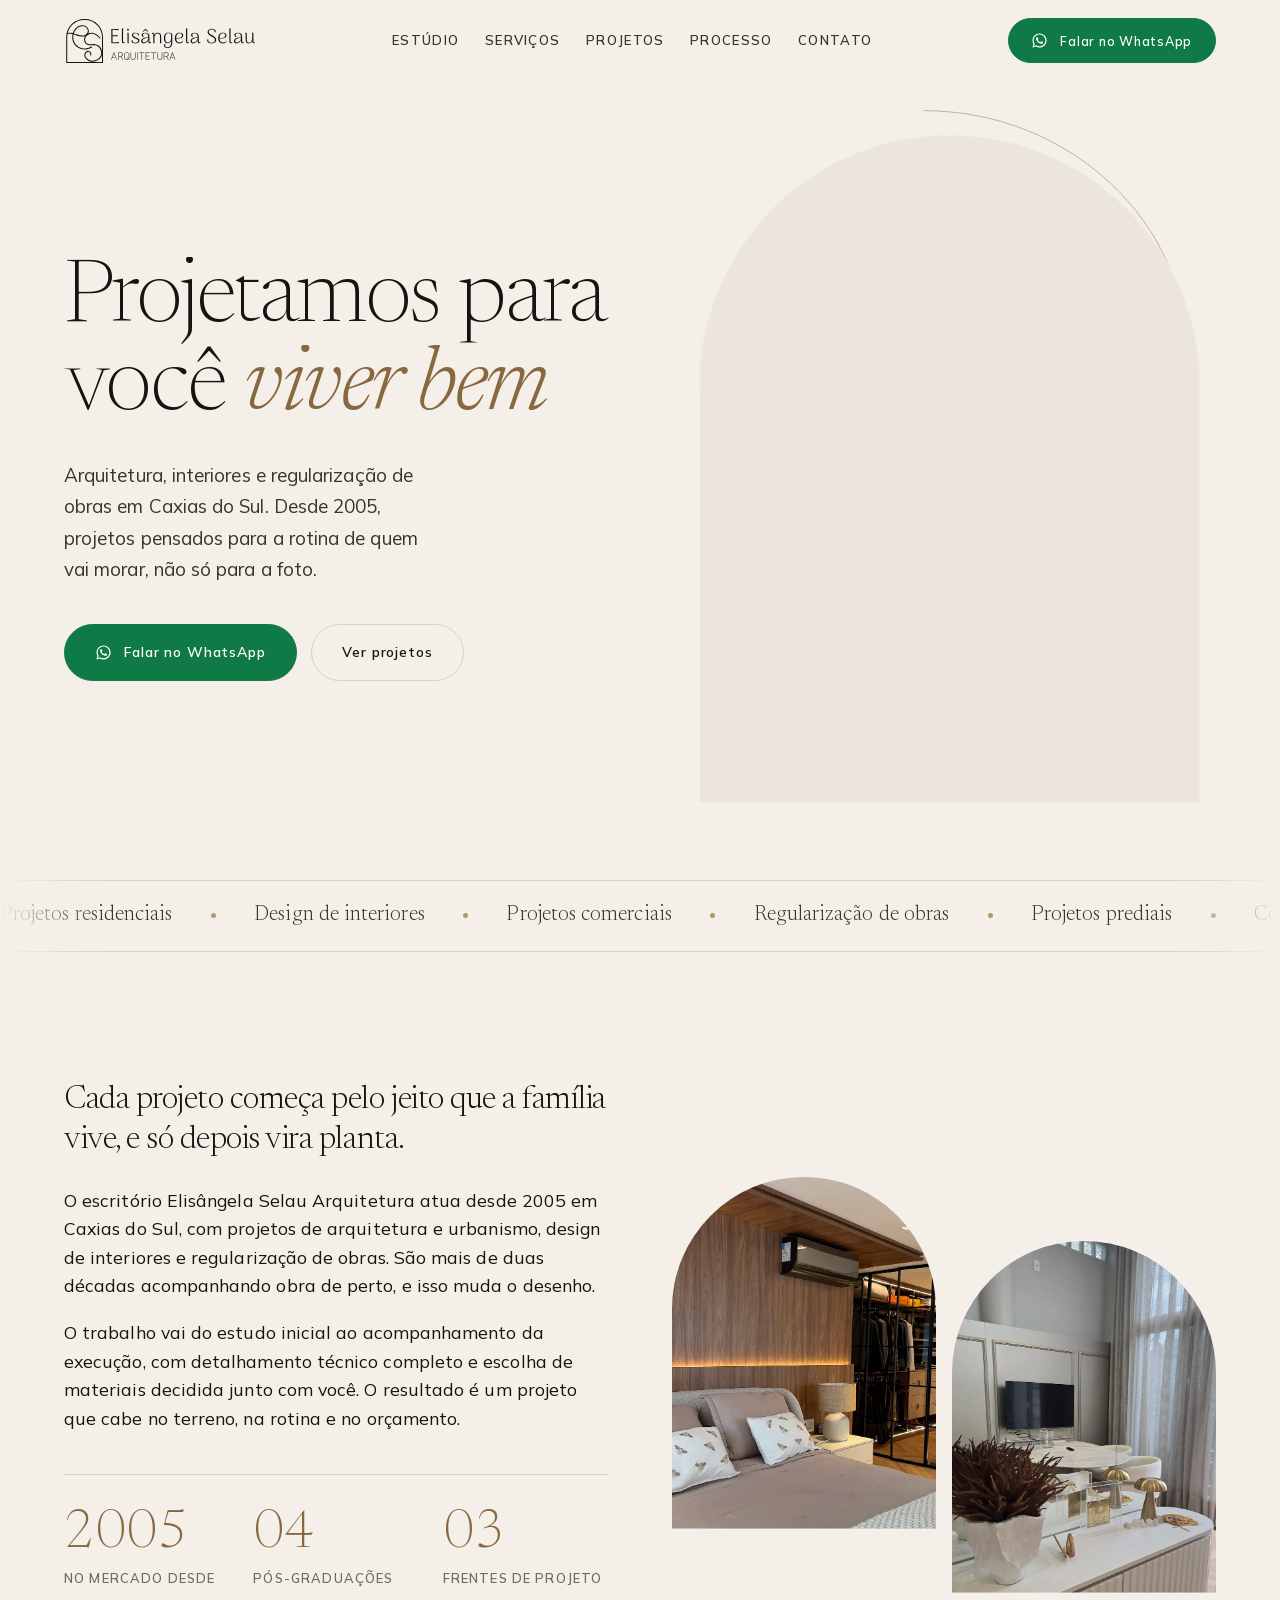
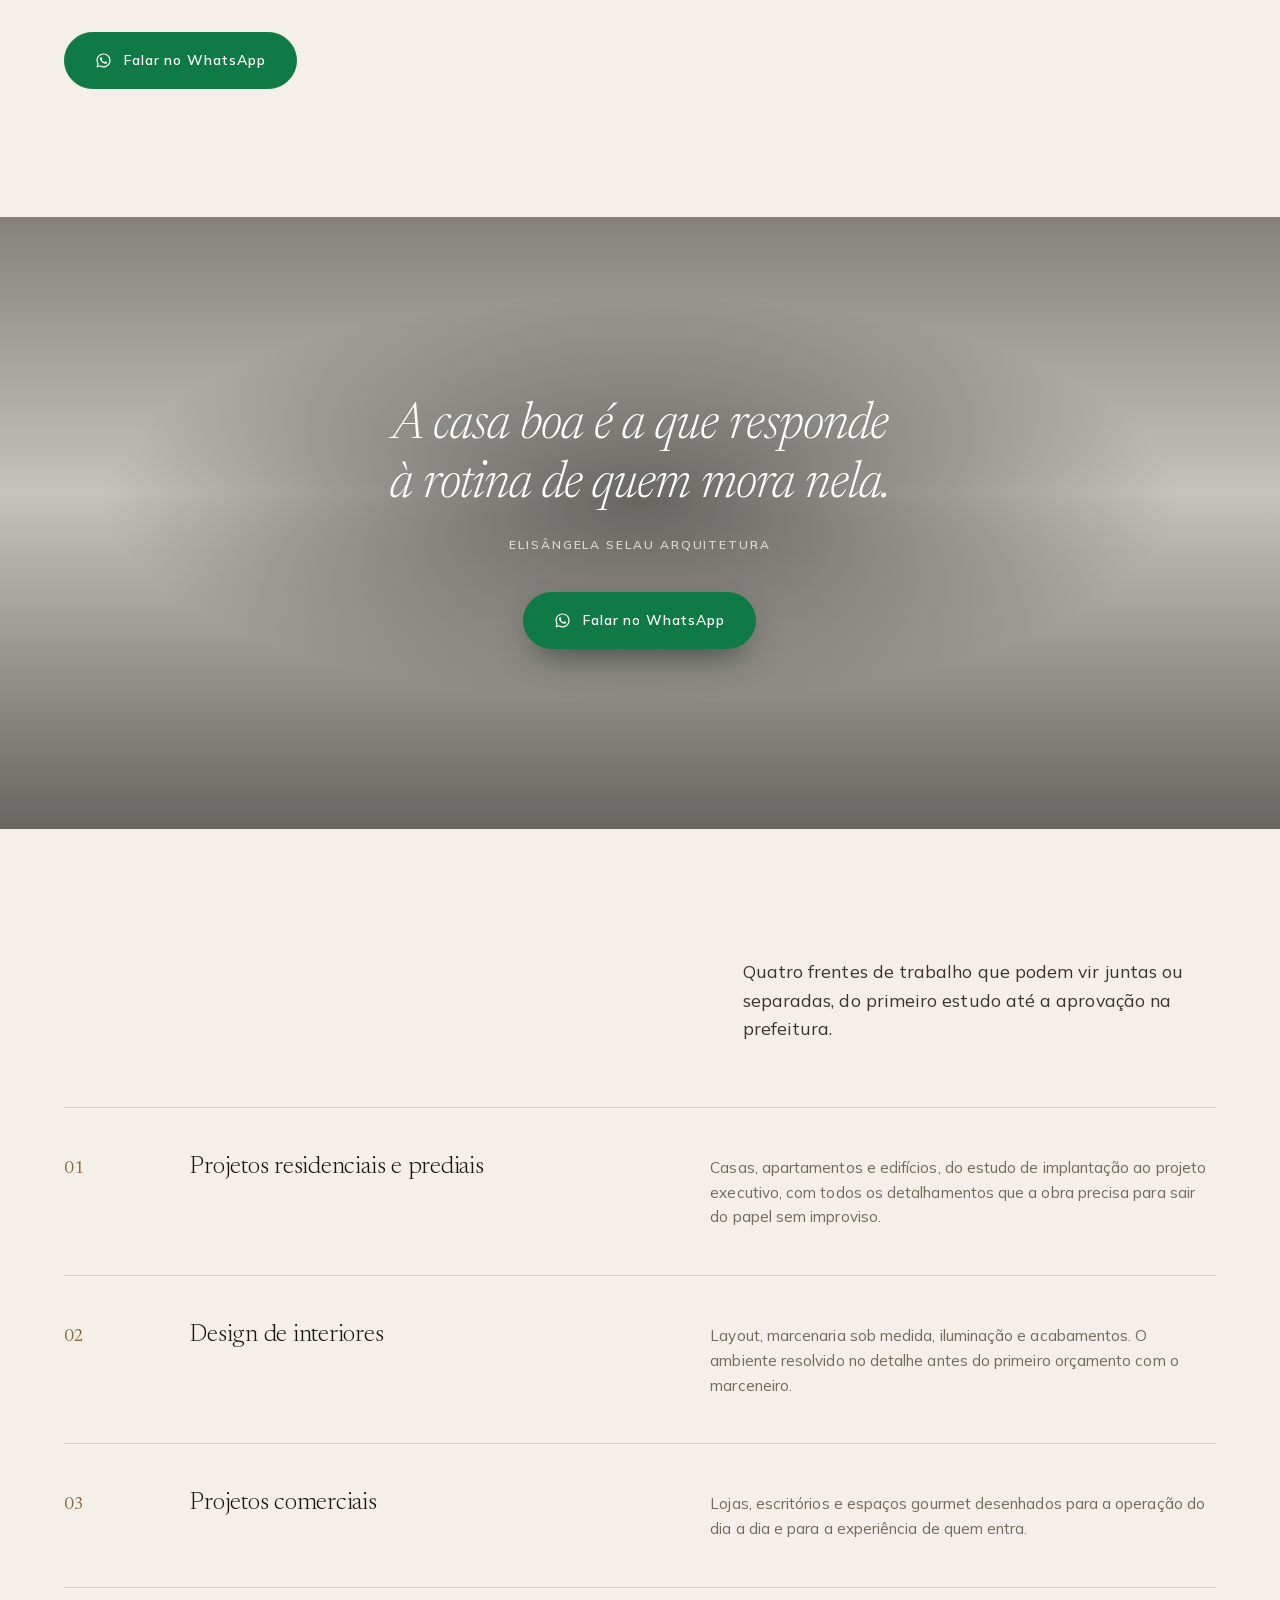
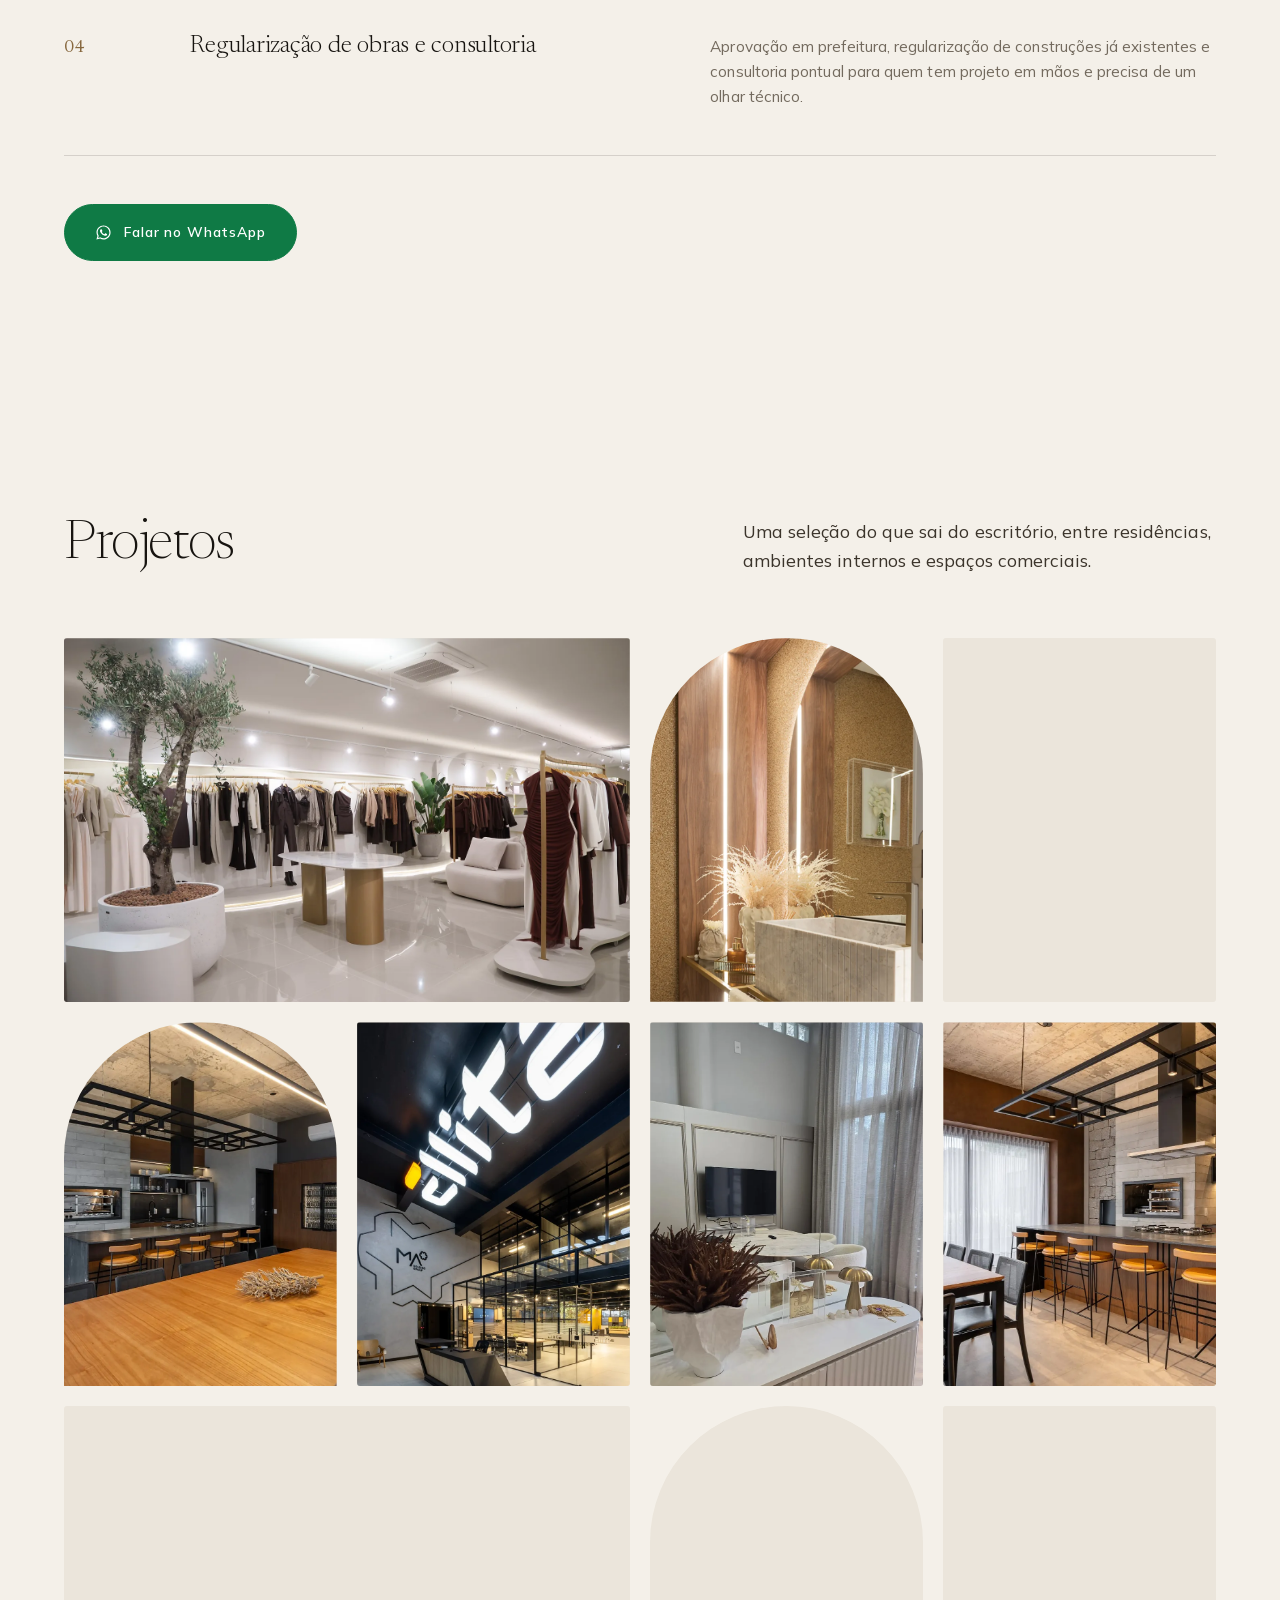
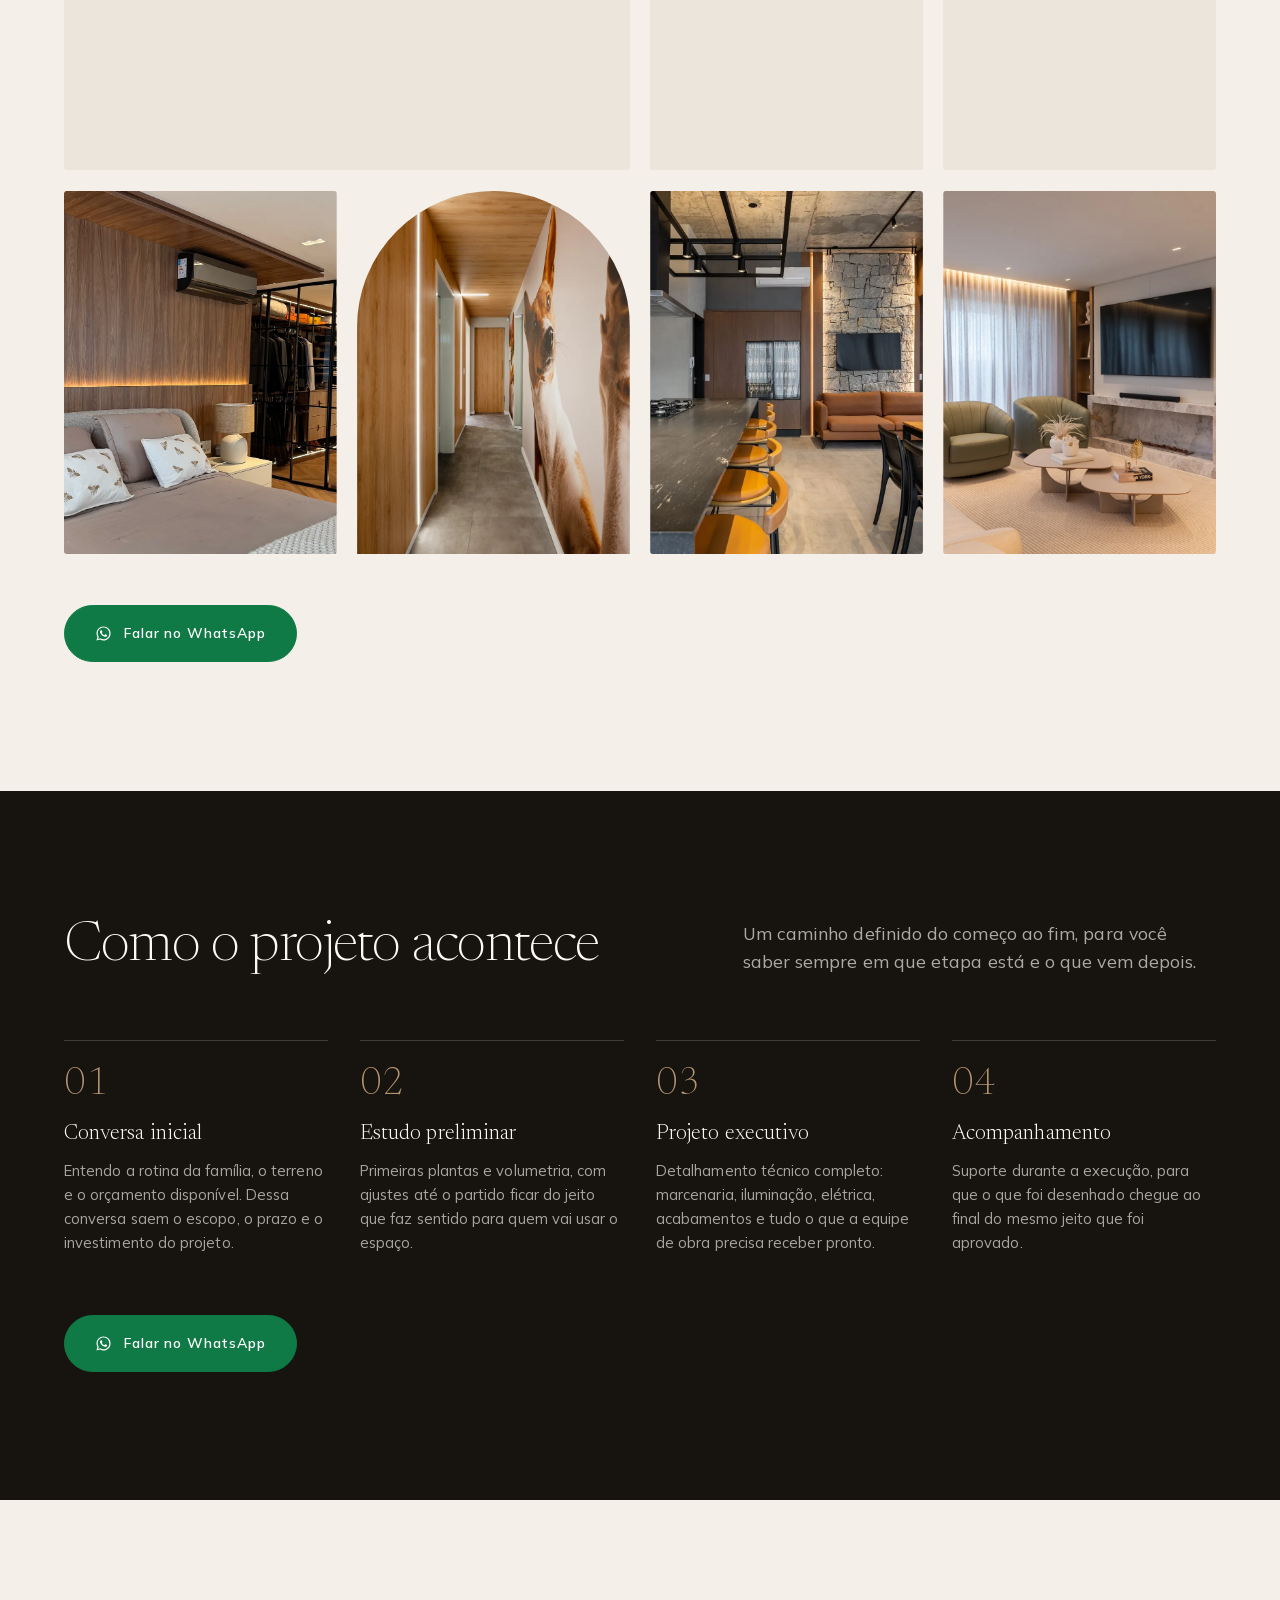
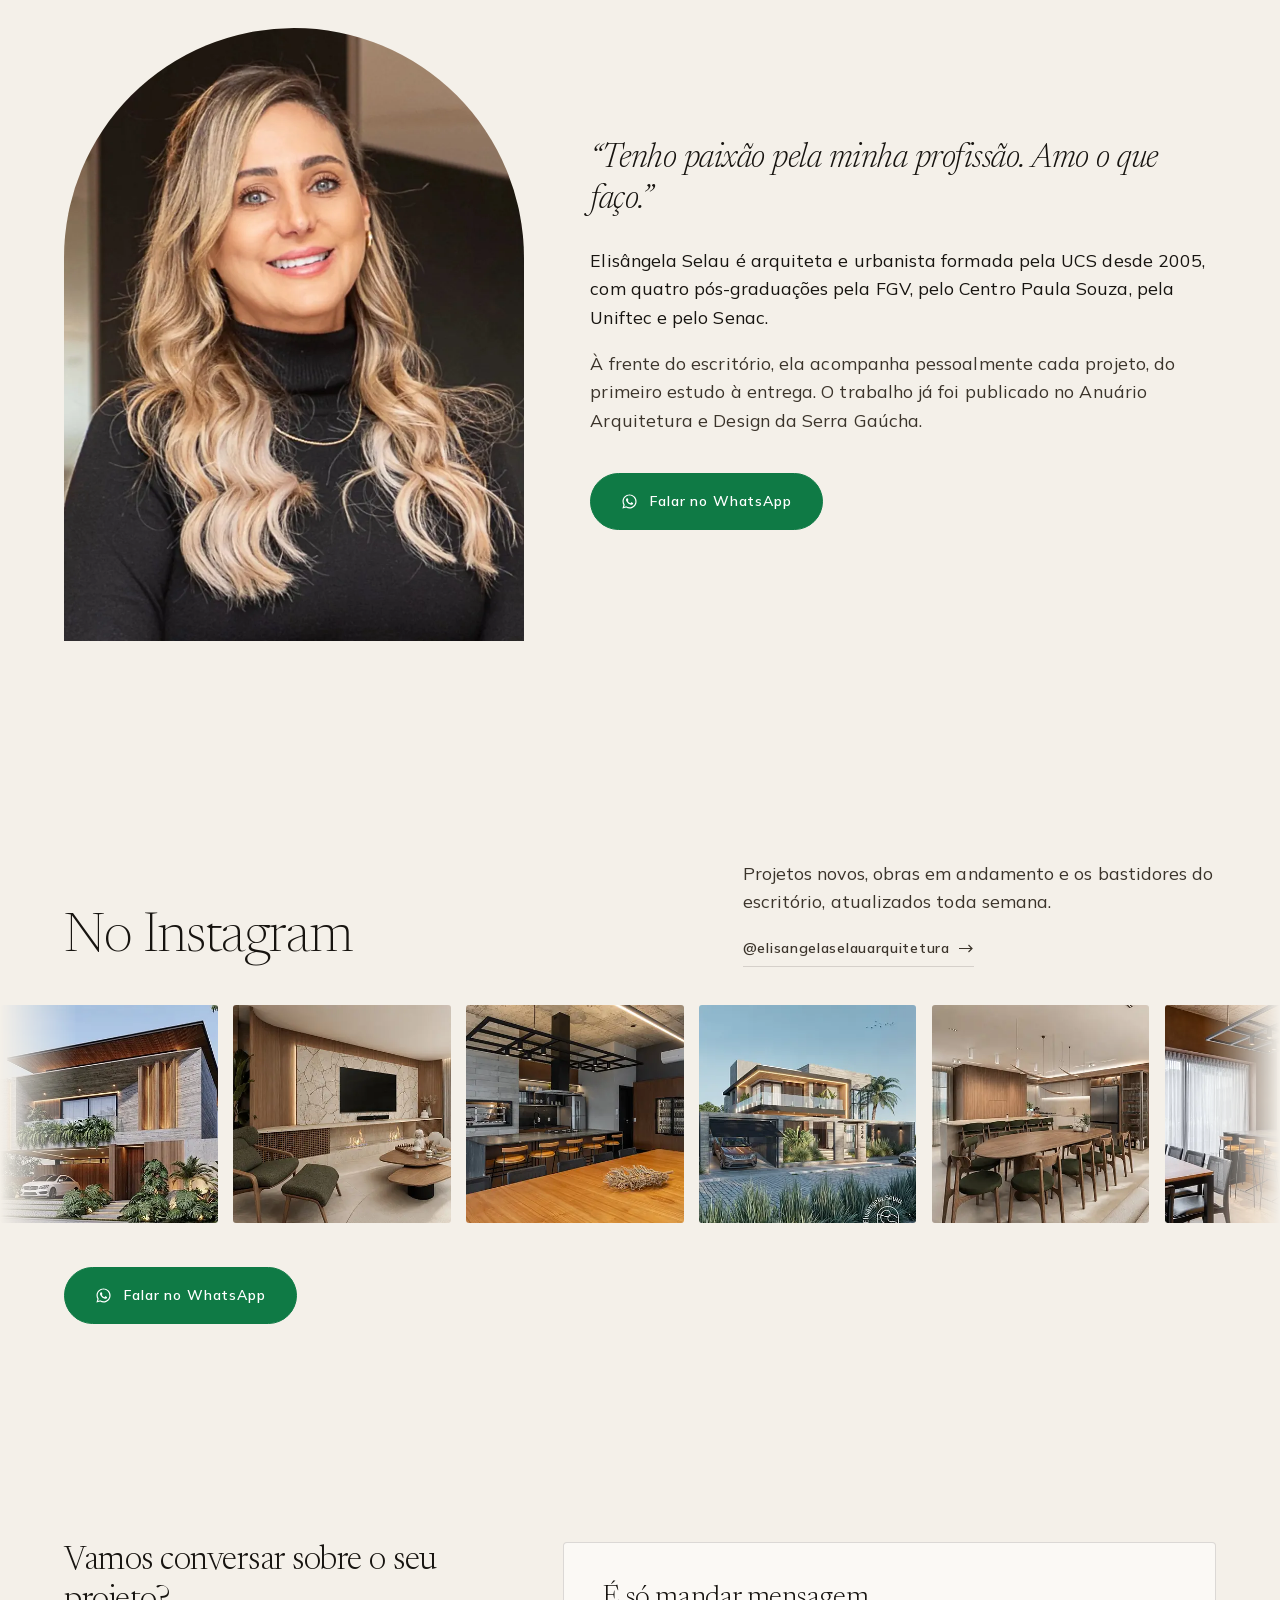
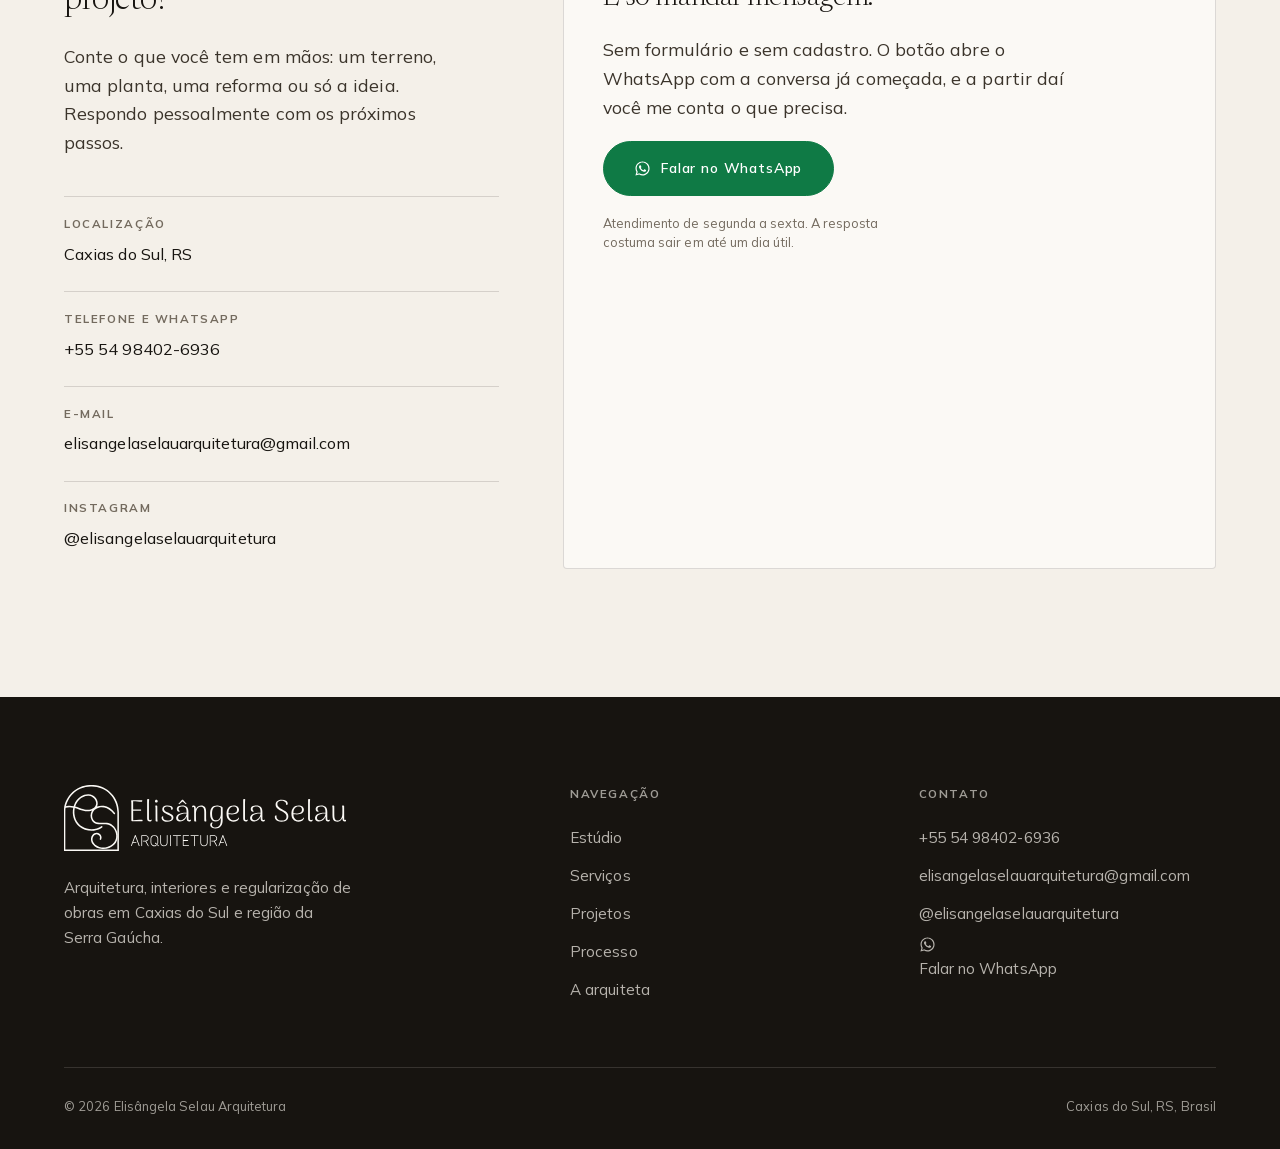
==== commit 7704093b: "feat(conversao): troca o formulário por CTA direto de WhatsApp e anima o hero A cliente pediu contat" ====
--- a/index.html
+++ b/index.html
@@ -58,9 +58,9 @@
     <a href="#processo">Processo</a>
     <a href="#contato">Contato</a>
   </nav>
-  <a class="btn nav__cta" href="#contato" data-cta="nav">
-    Quero conversar sobre meu projeto
-    <svg class="arw" width="15" height="9" viewBox="0 0 15 9" fill="none" aria-hidden="true"><path d="M0 4.5h13M9.5 1 13 4.5 9.5 8" stroke="currentColor" stroke-width="1.2"/></svg>
+  <a class="btn nav__cta" href="obrigado?c=topo" data-cta="nav">
+          <svg class="zap-ico" width="17" height="17" viewBox="0 0 24 24" fill="currentColor" aria-hidden="true"><path d="M12.04 2C6.58 2 2.13 6.45 2.13 11.91c0 1.75.46 3.45 1.32 4.95L2 22l5.25-1.38a9.9 9.9 0 0 0 4.79 1.22h.01c5.46 0 9.91-4.45 9.91-9.91 0-2.65-1.03-5.14-2.9-7.01A9.82 9.82 0 0 0 12.04 2Zm0 18.15h-.01a8.2 8.2 0 0 1-4.19-1.15l-.3-.18-3.12.82.83-3.04-.2-.31a8.22 8.22 0 0 1-1.26-4.38c0-4.54 3.7-8.23 8.25-8.23 2.2 0 4.27.86 5.83 2.41a8.19 8.19 0 0 1 2.41 5.83c0 4.54-3.7 8.23-8.24 8.23Zm4.52-6.16c-.25-.12-1.47-.72-1.69-.81-.23-.08-.39-.12-.56.13-.16.25-.64.8-.78.97-.15.16-.29.19-.53.06-.25-.12-1.05-.39-1.99-1.23-.74-.66-1.23-1.47-1.38-1.72-.14-.25-.01-.38.11-.5.11-.11.25-.29.37-.44.13-.15.17-.25.25-.42.08-.17.04-.31-.02-.44-.06-.12-.56-1.34-.76-1.84-.2-.48-.4-.42-.56-.43h-.47c-.17 0-.44.06-.66.31-.23.25-.87.85-.87 2.07 0 1.22.89 2.4 1.01 2.56.12.17 1.75 2.67 4.23 3.74.59.26 1.05.41 1.41.52.59.19 1.13.16 1.56.1.47-.07 1.47-.6 1.68-1.18.21-.58.21-1.08.14-1.18-.06-.11-.22-.17-.47-.29Z"/></svg>
+          Falar no WhatsApp
   </a>
   <button class="nav__burger" id="burger" aria-expanded="false" aria-controls="drawer" aria-label="Abrir menu">
     <span></span><span></span><span></span>
@@ -74,7 +74,7 @@
   <a href="#processo" style="--i:3">Processo</a>
   <a href="#elis" style="--i:4">A arquiteta</a>
   <a href="#contato" style="--i:5">Contato</a>
-  <a class="btn" href="#contato" data-cta="menu" style="--i:6">Quero conversar sobre meu projeto</a>
+  <a class="btn" href="obrigado?c=menu" data-cta="menu" style="--i:6"><svg class="zap-ico" width="17" height="17" viewBox="0 0 24 24" fill="currentColor" aria-hidden="true"><path d="M12.04 2C6.58 2 2.13 6.45 2.13 11.91c0 1.75.46 3.45 1.32 4.95L2 22l5.25-1.38a9.9 9.9 0 0 0 4.79 1.22h.01c5.46 0 9.91-4.45 9.91-9.91 0-2.65-1.03-5.14-2.9-7.01A9.82 9.82 0 0 0 12.04 2Zm0 18.15h-.01a8.2 8.2 0 0 1-4.19-1.15l-.3-.18-3.12.82.83-3.04-.2-.31a8.22 8.22 0 0 1-1.26-4.38c0-4.54 3.7-8.23 8.25-8.23 2.2 0 4.27.86 5.83 2.41a8.19 8.19 0 0 1 2.41 5.83c0 4.54-3.7 8.23-8.24 8.23Zm4.52-6.16c-.25-.12-1.47-.72-1.69-.81-.23-.08-.39-.12-.56.13-.16.25-.64.8-.78.97-.15.16-.29.19-.53.06-.25-.12-1.05-.39-1.99-1.23-.74-.66-1.23-1.47-1.38-1.72-.14-.25-.01-.38.11-.5.11-.11.25-.29.37-.44.13-.15.17-.25.25-.42.08-.17.04-.31-.02-.44-.06-.12-.56-1.34-.76-1.84-.2-.48-.4-.42-.56-.43h-.47c-.17 0-.44.06-.66.31-.23.25-.87.85-.87 2.07 0 1.22.89 2.4 1.01 2.56.12.17 1.75 2.67 4.23 3.74.59.26 1.05.41 1.41.52.59.19 1.13.16 1.56.1.47-.07 1.47-.6 1.68-1.18.21-.58.21-1.08.14-1.18-.06-.11-.22-.17-.47-.29Z"/></svg> Falar no WhatsApp</a>
   <div class="drawer__foot">
     <span>Caxias do Sul, RS</span>
     <span>+55 54 98402-6936</span>
@@ -96,9 +96,9 @@
         projetos pensados para a rotina de quem vai morar, não só para a foto.
       </p>
       <div class="hero__actions" data-rise data-d="3">
-        <a class="btn" href="#contato" data-cta="hero">
-          Quero conversar sobre meu projeto
-          <svg class="arw" width="15" height="9" viewBox="0 0 15 9" fill="none" aria-hidden="true"><path d="M0 4.5h13M9.5 1 13 4.5 9.5 8" stroke="currentColor" stroke-width="1.2"/></svg>
+        <a class="btn" href="obrigado?c=hero" data-cta="hero">
+          <svg class="zap-ico" width="17" height="17" viewBox="0 0 24 24" fill="currentColor" aria-hidden="true"><path d="M12.04 2C6.58 2 2.13 6.45 2.13 11.91c0 1.75.46 3.45 1.32 4.95L2 22l5.25-1.38a9.9 9.9 0 0 0 4.79 1.22h.01c5.46 0 9.91-4.45 9.91-9.91 0-2.65-1.03-5.14-2.9-7.01A9.82 9.82 0 0 0 12.04 2Zm0 18.15h-.01a8.2 8.2 0 0 1-4.19-1.15l-.3-.18-3.12.82.83-3.04-.2-.31a8.22 8.22 0 0 1-1.26-4.38c0-4.54 3.7-8.23 8.25-8.23 2.2 0 4.27.86 5.83 2.41a8.19 8.19 0 0 1 2.41 5.83c0 4.54-3.7 8.23-8.24 8.23Zm4.52-6.16c-.25-.12-1.47-.72-1.69-.81-.23-.08-.39-.12-.56.13-.16.25-.64.8-.78.97-.15.16-.29.19-.53.06-.25-.12-1.05-.39-1.99-1.23-.74-.66-1.23-1.47-1.38-1.72-.14-.25-.01-.38.11-.5.11-.11.25-.29.37-.44.13-.15.17-.25.25-.42.08-.17.04-.31-.02-.44-.06-.12-.56-1.34-.76-1.84-.2-.48-.4-.42-.56-.43h-.47c-.17 0-.44.06-.66.31-.23.25-.87.85-.87 2.07 0 1.22.89 2.4 1.01 2.56.12.17 1.75 2.67 4.23 3.74.59.26 1.05.41 1.41.52.59.19 1.13.16 1.56.1.47-.07 1.47-.6 1.68-1.18.21-.58.21-1.08.14-1.18-.06-.11-.22-.17-.47-.29Z"/></svg>
+          Falar no WhatsApp
         </a>
         <a class="btn btn--ghost" href="#projetos">Ver projetos</a>
       </div>
@@ -109,12 +109,20 @@
         <path d="M150 1c82.3 0 149 66.7 149 149v250H1V150C1 67.7 67.7 1 150 1Z"
               stroke="currentColor" stroke-width="1" vector-effect="non-scaling-stroke" style="--len:1200"/>
       </svg>
-      <figure class="arch hero__arch" data-mask>
+      <figure class="arch hero__arch" data-mask data-slides>
         <picture>
           <source media="(max-width:900px)" srcset="assets/img/hero-sm.webp">
-          <img src="assets/img/hero.webp" width="1080" height="1440" fetchpriority="high" decoding="async"
+          <img class="hero__slide is-on" src="assets/img/hero.webp" width="1080" height="1440" fetchpriority="high" decoding="async"
                alt="Sala de jantar integrada à cozinha, com mesa de madeira, pendentes de cobre e parede em pedra natural.">
         </picture>
+        <!-- as demais entram por JS depois do load, para não competir com o LCP -->
+        <img class="hero__slide" data-src="assets/img/hero/s2-lavabo.webp"     width="900" height="1200" decoding="async" alt="" aria-hidden="true">
+        <img class="hero__slide" data-src="assets/img/hero/s3-onix.webp"       width="900" height="1200" decoding="async" alt="" aria-hidden="true">
+        <img class="hero__slide" data-src="assets/img/hero/s4-gourmet.webp"    width="900" height="1200" decoding="async" alt="" aria-hidden="true">
+        <img class="hero__slide" data-src="assets/img/hero/s5-dormitorio.webp" width="900" height="1200" decoding="async" alt="" aria-hidden="true">
+        <img class="hero__slide" data-src="assets/img/hero/s6-mesa.webp"       width="900" height="1200" decoding="async" alt="" aria-hidden="true">
+        <img class="hero__slide" data-src="assets/img/hero/s7-corredor.webp"   width="900" height="1200" decoding="async" alt="" aria-hidden="true">
+        <img class="hero__slide" data-src="assets/img/hero/s8-recepcao.webp"   width="900" height="1200" decoding="async" alt="" aria-hidden="true">
       </figure>
     </div>
   </div>
@@ -149,9 +157,9 @@
         <div><dt><span class="kin"><span>03</span></span></dt><dd>Frentes de projeto</dd></div>
       </dl>
       <div style="margin-top:clamp(2rem,4vw,2.75rem)" data-rise>
-        <a class="btn" href="#contato" data-cta="estudio">
-          Quero conversar sobre meu projeto
-          <svg class="arw" width="15" height="9" viewBox="0 0 15 9" fill="none" aria-hidden="true"><path d="M0 4.5h13M9.5 1 13 4.5 9.5 8" stroke="currentColor" stroke-width="1.2"/></svg>
+        <a class="btn" href="obrigado?c=estudio" data-cta="estudio">
+          <svg class="zap-ico" width="17" height="17" viewBox="0 0 24 24" fill="currentColor" aria-hidden="true"><path d="M12.04 2C6.58 2 2.13 6.45 2.13 11.91c0 1.75.46 3.45 1.32 4.95L2 22l5.25-1.38a9.9 9.9 0 0 0 4.79 1.22h.01c5.46 0 9.91-4.45 9.91-9.91 0-2.65-1.03-5.14-2.9-7.01A9.82 9.82 0 0 0 12.04 2Zm0 18.15h-.01a8.2 8.2 0 0 1-4.19-1.15l-.3-.18-3.12.82.83-3.04-.2-.31a8.22 8.22 0 0 1-1.26-4.38c0-4.54 3.7-8.23 8.25-8.23 2.2 0 4.27.86 5.83 2.41a8.19 8.19 0 0 1 2.41 5.83c0 4.54-3.7 8.23-8.24 8.23Zm4.52-6.16c-.25-.12-1.47-.72-1.69-.81-.23-.08-.39-.12-.56.13-.16.25-.64.8-.78.97-.15.16-.29.19-.53.06-.25-.12-1.05-.39-1.99-1.23-.74-.66-1.23-1.47-1.38-1.72-.14-.25-.01-.38.11-.5.11-.11.25-.29.37-.44.13-.15.17-.25.25-.42.08-.17.04-.31-.02-.44-.06-.12-.56-1.34-.76-1.84-.2-.48-.4-.42-.56-.43h-.47c-.17 0-.44.06-.66.31-.23.25-.87.85-.87 2.07 0 1.22.89 2.4 1.01 2.56.12.17 1.75 2.67 4.23 3.74.59.26 1.05.41 1.41.52.59.19 1.13.16 1.56.1.47-.07 1.47-.6 1.68-1.18.21-.58.21-1.08.14-1.18-.06-.11-.22-.17-.47-.29Z"/></svg>
+          Falar no WhatsApp
         </a>
       </div>
     </div>
@@ -187,9 +195,9 @@
       A casa boa é a que responde à rotina de quem mora nela.
       <cite class="band__cite">Elisângela Selau Arquitetura</cite>
     </blockquote>
-    <a class="btn btn--onphoto" href="#contato" data-cta="faixa">
-      Quero conversar sobre meu projeto
-      <svg class="arw" width="15" height="9" viewBox="0 0 15 9" fill="none" aria-hidden="true"><path d="M0 4.5h13M9.5 1 13 4.5 9.5 8" stroke="currentColor" stroke-width="1.2"/></svg>
+    <a class="btn btn--onphoto" href="obrigado?c=faixa" data-cta="faixa">
+          <svg class="zap-ico" width="17" height="17" viewBox="0 0 24 24" fill="currentColor" aria-hidden="true"><path d="M12.04 2C6.58 2 2.13 6.45 2.13 11.91c0 1.75.46 3.45 1.32 4.95L2 22l5.25-1.38a9.9 9.9 0 0 0 4.79 1.22h.01c5.46 0 9.91-4.45 9.91-9.91 0-2.65-1.03-5.14-2.9-7.01A9.82 9.82 0 0 0 12.04 2Zm0 18.15h-.01a8.2 8.2 0 0 1-4.19-1.15l-.3-.18-3.12.82.83-3.04-.2-.31a8.22 8.22 0 0 1-1.26-4.38c0-4.54 3.7-8.23 8.25-8.23 2.2 0 4.27.86 5.83 2.41a8.19 8.19 0 0 1 2.41 5.83c0 4.54-3.7 8.23-8.24 8.23Zm4.52-6.16c-.25-.12-1.47-.72-1.69-.81-.23-.08-.39-.12-.56.13-.16.25-.64.8-.78.97-.15.16-.29.19-.53.06-.25-.12-1.05-.39-1.99-1.23-.74-.66-1.23-1.47-1.38-1.72-.14-.25-.01-.38.11-.5.11-.11.25-.29.37-.44.13-.15.17-.25.25-.42.08-.17.04-.31-.02-.44-.06-.12-.56-1.34-.76-1.84-.2-.48-.4-.42-.56-.43h-.47c-.17 0-.44.06-.66.31-.23.25-.87.85-.87 2.07 0 1.22.89 2.4 1.01 2.56.12.17 1.75 2.67 4.23 3.74.59.26 1.05.41 1.41.52.59.19 1.13.16 1.56.1.47-.07 1.47-.6 1.68-1.18.21-.58.21-1.08.14-1.18-.06-.11-.22-.17-.47-.29Z"/></svg>
+          Falar no WhatsApp
     </a>
   </div>
 </section>
@@ -233,9 +241,9 @@
     </ul>
 
     <div style="margin-top:clamp(2rem,4vw,3rem)" data-rise>
-      <a class="btn" href="#contato" data-cta="servicos">
-        Quero conversar sobre meu projeto
-        <svg class="arw" width="15" height="9" viewBox="0 0 15 9" fill="none" aria-hidden="true"><path d="M0 4.5h13M9.5 1 13 4.5 9.5 8" stroke="currentColor" stroke-width="1.2"/></svg>
+      <a class="btn" href="obrigado?c=servicos" data-cta="servicos">
+          <svg class="zap-ico" width="17" height="17" viewBox="0 0 24 24" fill="currentColor" aria-hidden="true"><path d="M12.04 2C6.58 2 2.13 6.45 2.13 11.91c0 1.75.46 3.45 1.32 4.95L2 22l5.25-1.38a9.9 9.9 0 0 0 4.79 1.22h.01c5.46 0 9.91-4.45 9.91-9.91 0-2.65-1.03-5.14-2.9-7.01A9.82 9.82 0 0 0 12.04 2Zm0 18.15h-.01a8.2 8.2 0 0 1-4.19-1.15l-.3-.18-3.12.82.83-3.04-.2-.31a8.22 8.22 0 0 1-1.26-4.38c0-4.54 3.7-8.23 8.25-8.23 2.2 0 4.27.86 5.83 2.41a8.19 8.19 0 0 1 2.41 5.83c0 4.54-3.7 8.23-8.24 8.23Zm4.52-6.16c-.25-.12-1.47-.72-1.69-.81-.23-.08-.39-.12-.56.13-.16.25-.64.8-.78.97-.15.16-.29.19-.53.06-.25-.12-1.05-.39-1.99-1.23-.74-.66-1.23-1.47-1.38-1.72-.14-.25-.01-.38.11-.5.11-.11.25-.29.37-.44.13-.15.17-.25.25-.42.08-.17.04-.31-.02-.44-.06-.12-.56-1.34-.76-1.84-.2-.48-.4-.42-.56-.43h-.47c-.17 0-.44.06-.66.31-.23.25-.87.85-.87 2.07 0 1.22.89 2.4 1.01 2.56.12.17 1.75 2.67 4.23 3.74.59.26 1.05.41 1.41.52.59.19 1.13.16 1.56.1.47-.07 1.47-.6 1.68-1.18.21-.58.21-1.08.14-1.18-.06-.11-.22-.17-.47-.29Z"/></svg>
+          Falar no WhatsApp
       </a>
     </div>
   </div>
@@ -352,9 +360,9 @@
     </div>
 
     <div style="margin-top:clamp(2.25rem,4vw,3.25rem)" data-rise>
-      <a class="btn" href="#contato" data-cta="projetos">
-        Quero conversar sobre meu projeto
-        <svg class="arw" width="15" height="9" viewBox="0 0 15 9" fill="none" aria-hidden="true"><path d="M0 4.5h13M9.5 1 13 4.5 9.5 8" stroke="currentColor" stroke-width="1.2"/></svg>
+      <a class="btn" href="obrigado?c=projetos" data-cta="projetos">
+          <svg class="zap-ico" width="17" height="17" viewBox="0 0 24 24" fill="currentColor" aria-hidden="true"><path d="M12.04 2C6.58 2 2.13 6.45 2.13 11.91c0 1.75.46 3.45 1.32 4.95L2 22l5.25-1.38a9.9 9.9 0 0 0 4.79 1.22h.01c5.46 0 9.91-4.45 9.91-9.91 0-2.65-1.03-5.14-2.9-7.01A9.82 9.82 0 0 0 12.04 2Zm0 18.15h-.01a8.2 8.2 0 0 1-4.19-1.15l-.3-.18-3.12.82.83-3.04-.2-.31a8.22 8.22 0 0 1-1.26-4.38c0-4.54 3.7-8.23 8.25-8.23 2.2 0 4.27.86 5.83 2.41a8.19 8.19 0 0 1 2.41 5.83c0 4.54-3.7 8.23-8.24 8.23Zm4.52-6.16c-.25-.12-1.47-.72-1.69-.81-.23-.08-.39-.12-.56.13-.16.25-.64.8-.78.97-.15.16-.29.19-.53.06-.25-.12-1.05-.39-1.99-1.23-.74-.66-1.23-1.47-1.38-1.72-.14-.25-.01-.38.11-.5.11-.11.25-.29.37-.44.13-.15.17-.25.25-.42.08-.17.04-.31-.02-.44-.06-.12-.56-1.34-.76-1.84-.2-.48-.4-.42-.56-.43h-.47c-.17 0-.44.06-.66.31-.23.25-.87.85-.87 2.07 0 1.22.89 2.4 1.01 2.56.12.17 1.75 2.67 4.23 3.74.59.26 1.05.41 1.41.52.59.19 1.13.16 1.56.1.47-.07 1.47-.6 1.68-1.18.21-.58.21-1.08.14-1.18-.06-.11-.22-.17-.47-.29Z"/></svg>
+          Falar no WhatsApp
       </a>
     </div>
   </div>
@@ -398,9 +406,9 @@
     </ol>
 
     <div style="margin-top:clamp(2.5rem,5vw,3.75rem)" data-rise>
-      <a class="btn" href="#contato" data-cta="processo">
-        Quero conversar sobre meu projeto
-        <svg class="arw" width="15" height="9" viewBox="0 0 15 9" fill="none" aria-hidden="true"><path d="M0 4.5h13M9.5 1 13 4.5 9.5 8" stroke="currentColor" stroke-width="1.2"/></svg>
+      <a class="btn" href="obrigado?c=processo" data-cta="processo">
+          <svg class="zap-ico" width="17" height="17" viewBox="0 0 24 24" fill="currentColor" aria-hidden="true"><path d="M12.04 2C6.58 2 2.13 6.45 2.13 11.91c0 1.75.46 3.45 1.32 4.95L2 22l5.25-1.38a9.9 9.9 0 0 0 4.79 1.22h.01c5.46 0 9.91-4.45 9.91-9.91 0-2.65-1.03-5.14-2.9-7.01A9.82 9.82 0 0 0 12.04 2Zm0 18.15h-.01a8.2 8.2 0 0 1-4.19-1.15l-.3-.18-3.12.82.83-3.04-.2-.31a8.22 8.22 0 0 1-1.26-4.38c0-4.54 3.7-8.23 8.25-8.23 2.2 0 4.27.86 5.83 2.41a8.19 8.19 0 0 1 2.41 5.83c0 4.54-3.7 8.23-8.24 8.23Zm4.52-6.16c-.25-.12-1.47-.72-1.69-.81-.23-.08-.39-.12-.56.13-.16.25-.64.8-.78.97-.15.16-.29.19-.53.06-.25-.12-1.05-.39-1.99-1.23-.74-.66-1.23-1.47-1.38-1.72-.14-.25-.01-.38.11-.5.11-.11.25-.29.37-.44.13-.15.17-.25.25-.42.08-.17.04-.31-.02-.44-.06-.12-.56-1.34-.76-1.84-.2-.48-.4-.42-.56-.43h-.47c-.17 0-.44.06-.66.31-.23.25-.87.85-.87 2.07 0 1.22.89 2.4 1.01 2.56.12.17 1.75 2.67 4.23 3.74.59.26 1.05.41 1.41.52.59.19 1.13.16 1.56.1.47-.07 1.47-.6 1.68-1.18.21-.58.21-1.08.14-1.18-.06-.11-.22-.17-.47-.29Z"/></svg>
+          Falar no WhatsApp
       </a>
     </div>
   </div>
@@ -427,9 +435,9 @@
         O trabalho já foi publicado no Anuário Arquitetura e Design da Serra Gaúcha.
       </p>
       <div style="margin-top:2.4rem" data-rise data-d="3">
-        <a class="btn" href="#contato" data-cta="elis">
-          Quero conversar sobre meu projeto
-          <svg class="arw" width="15" height="9" viewBox="0 0 15 9" fill="none" aria-hidden="true"><path d="M0 4.5h13M9.5 1 13 4.5 9.5 8" stroke="currentColor" stroke-width="1.2"/></svg>
+        <a class="btn" href="obrigado?c=arquiteta" data-cta="elis">
+          <svg class="zap-ico" width="17" height="17" viewBox="0 0 24 24" fill="currentColor" aria-hidden="true"><path d="M12.04 2C6.58 2 2.13 6.45 2.13 11.91c0 1.75.46 3.45 1.32 4.95L2 22l5.25-1.38a9.9 9.9 0 0 0 4.79 1.22h.01c5.46 0 9.91-4.45 9.91-9.91 0-2.65-1.03-5.14-2.9-7.01A9.82 9.82 0 0 0 12.04 2Zm0 18.15h-.01a8.2 8.2 0 0 1-4.19-1.15l-.3-.18-3.12.82.83-3.04-.2-.31a8.22 8.22 0 0 1-1.26-4.38c0-4.54 3.7-8.23 8.25-8.23 2.2 0 4.27.86 5.83 2.41a8.19 8.19 0 0 1 2.41 5.83c0 4.54-3.7 8.23-8.24 8.23Zm4.52-6.16c-.25-.12-1.47-.72-1.69-.81-.23-.08-.39-.12-.56.13-.16.25-.64.8-.78.97-.15.16-.29.19-.53.06-.25-.12-1.05-.39-1.99-1.23-.74-.66-1.23-1.47-1.38-1.72-.14-.25-.01-.38.11-.5.11-.11.25-.29.37-.44.13-.15.17-.25.25-.42.08-.17.04-.31-.02-.44-.06-.12-.56-1.34-.76-1.84-.2-.48-.4-.42-.56-.43h-.47c-.17 0-.44.06-.66.31-.23.25-.87.85-.87 2.07 0 1.22.89 2.4 1.01 2.56.12.17 1.75 2.67 4.23 3.74.59.26 1.05.41 1.41.52.59.19 1.13.16 1.56.1.47-.07 1.47-.6 1.68-1.18.21-.58.21-1.08.14-1.18-.06-.11-.22-.17-.47-.29Z"/></svg>
+          Falar no WhatsApp
         </a>
       </div>
     </div>
@@ -454,9 +462,9 @@
     <div class="feed__track" id="feed"></div>
   </div>
   <div class="wrap" style="margin-top:clamp(2rem,4vw,2.75rem)" data-rise>
-    <a class="btn" href="#contato" data-cta="instagram">
-      Quero conversar sobre meu projeto
-      <svg class="arw" width="15" height="9" viewBox="0 0 15 9" fill="none" aria-hidden="true"><path d="M0 4.5h13M9.5 1 13 4.5 9.5 8" stroke="currentColor" stroke-width="1.2"/></svg>
+    <a class="btn" href="obrigado?c=instagram" data-cta="instagram">
+          <svg class="zap-ico" width="17" height="17" viewBox="0 0 24 24" fill="currentColor" aria-hidden="true"><path d="M12.04 2C6.58 2 2.13 6.45 2.13 11.91c0 1.75.46 3.45 1.32 4.95L2 22l5.25-1.38a9.9 9.9 0 0 0 4.79 1.22h.01c5.46 0 9.91-4.45 9.91-9.91 0-2.65-1.03-5.14-2.9-7.01A9.82 9.82 0 0 0 12.04 2Zm0 18.15h-.01a8.2 8.2 0 0 1-4.19-1.15l-.3-.18-3.12.82.83-3.04-.2-.31a8.22 8.22 0 0 1-1.26-4.38c0-4.54 3.7-8.23 8.25-8.23 2.2 0 4.27.86 5.83 2.41a8.19 8.19 0 0 1 2.41 5.83c0 4.54-3.7 8.23-8.24 8.23Zm4.52-6.16c-.25-.12-1.47-.72-1.69-.81-.23-.08-.39-.12-.56.13-.16.25-.64.8-.78.97-.15.16-.29.19-.53.06-.25-.12-1.05-.39-1.99-1.23-.74-.66-1.23-1.47-1.38-1.72-.14-.25-.01-.38.11-.5.11-.11.25-.29.37-.44.13-.15.17-.25.25-.42.08-.17.04-.31-.02-.44-.06-.12-.56-1.34-.76-1.84-.2-.48-.4-.42-.56-.43h-.47c-.17 0-.44.06-.66.31-.23.25-.87.85-.87 2.07 0 1.22.89 2.4 1.01 2.56.12.17 1.75 2.67 4.23 3.74.59.26 1.05.41 1.41.52.59.19 1.13.16 1.56.1.47-.07 1.47-.6 1.68-1.18.21-.58.21-1.08.14-1.18-.06-.11-.22-.17-.47-.29Z"/></svg>
+          Falar no WhatsApp
     </a>
   </div>
 </section>
@@ -490,61 +498,18 @@
       </dl>
     </div>
 
-    <form class="form" id="form" novalidate data-rise data-d="1">
-      <div class="form__row">
-        <div class="field">
-          <label for="nome">Nome</label>
-          <input id="nome" name="nome" type="text" autocomplete="name" placeholder="Como você se chama" required>
-          <span class="field__err">Preencha o seu nome.</span>
-        </div>
-        <div class="field">
-          <label for="fone">WhatsApp</label>
-          <input id="fone" name="fone" type="tel" inputmode="tel" autocomplete="tel" placeholder="(54) 90000-0000" required>
-          <span class="field__err">Informe um telefone com DDD.</span>
-        </div>
-      </div>
-
-      <div class="form__row">
-        <div class="field">
-          <label for="email">E-mail</label>
-          <input id="email" name="email" type="email" autocomplete="email" placeholder="seu@email.com" required>
-          <span class="field__err">Confira o endereço de e-mail.</span>
-        </div>
-        <div class="field">
-          <label for="cidade">Cidade</label>
-          <input id="cidade" name="cidade" type="text" autocomplete="address-level2" placeholder="Onde fica o projeto">
-        </div>
-      </div>
-
-      <div class="field">
-        <label for="tipo">Tipo de projeto</label>
-        <select id="tipo" name="tipo" required>
-          <option value="" selected disabled>Selecione uma opção</option>
-          <option>Projeto residencial ou predial</option>
-          <option>Design de interiores</option>
-          <option>Projeto comercial</option>
-          <option>Regularização de obra</option>
-          <option>Ainda não sei, quero orientação</option>
-        </select>
-        <span class="field__err">Escolha o tipo de projeto.</span>
-      </div>
-
-      <div class="field">
-        <label for="msg">Sobre o projeto</label>
-        <textarea id="msg" name="msg" rows="4" placeholder="Metragem, etapa em que está e o que você espera do resultado."></textarea>
-      </div>
-
-      <input class="hp" type="text" name="apelido" tabindex="-1" autocomplete="off" aria-hidden="true">
-
-      <div class="form__foot">
-        <button class="btn" type="submit" id="enviar">
-          Quero conversar sobre meu projeto
-          <svg class="arw" width="15" height="9" viewBox="0 0 15 9" fill="none" aria-hidden="true"><path d="M0 4.5h13M9.5 1 13 4.5 9.5 8" stroke="currentColor" stroke-width="1.2"/></svg>
-        </button>
-        <p class="form__note">Seus dados vão direto para o escritório. A resposta costuma sair em até um dia útil.</p>
-      </div>
-      <p class="sr-only" role="status" aria-live="polite" id="status"></p>
-    </form>
+    <div class="zap" data-rise data-d="1">
+      <p class="zap__lead serif">É só mandar mensagem.</p>
+      <p class="zap__txt">
+        Sem formulário e sem cadastro. O botão abre o WhatsApp com a conversa já começada,
+        e a partir daí você me conta o que precisa.
+      </p>
+      <a class="btn btn--zap" href="obrigado?c=contato">
+        <svg class="zap-ico" width="17" height="17" viewBox="0 0 24 24" fill="currentColor" aria-hidden="true"><path d="M12.04 2C6.58 2 2.13 6.45 2.13 11.91c0 1.75.46 3.45 1.32 4.95L2 22l5.25-1.38a9.9 9.9 0 0 0 4.79 1.22h.01c5.46 0 9.91-4.45 9.91-9.91 0-2.65-1.03-5.14-2.9-7.01A9.82 9.82 0 0 0 12.04 2Zm0 18.15h-.01a8.2 8.2 0 0 1-4.19-1.15l-.3-.18-3.12.82.83-3.04-.2-.31a8.22 8.22 0 0 1-1.26-4.38c0-4.54 3.7-8.23 8.25-8.23 2.2 0 4.27.86 5.83 2.41a8.19 8.19 0 0 1 2.41 5.83c0 4.54-3.7 8.23-8.24 8.23Zm4.52-6.16c-.25-.12-1.47-.72-1.69-.81-.23-.08-.39-.12-.56.13-.16.25-.64.8-.78.97-.15.16-.29.19-.53.06-.25-.12-1.05-.39-1.99-1.23-.74-.66-1.23-1.47-1.38-1.72-.14-.25-.01-.38.11-.5.11-.11.25-.29.37-.44.13-.15.17-.25.25-.42.08-.17.04-.31-.02-.44-.06-.12-.56-1.34-.76-1.84-.2-.48-.4-.42-.56-.43h-.47c-.17 0-.44.06-.66.31-.23.25-.87.85-.87 2.07 0 1.22.89 2.4 1.01 2.56.12.17 1.75 2.67 4.23 3.74.59.26 1.05.41 1.41.52.59.19 1.13.16 1.56.1.47-.07 1.47-.6 1.68-1.18.21-.58.21-1.08.14-1.18-.06-.11-.22-.17-.47-.29Z"/></svg>
+        Falar no WhatsApp
+      </a>
+      <p class="zap__note">Atendimento de segunda a sexta. A resposta costuma sair em até um dia útil.</p>
+    </div>
   </div>
 </section>
 
@@ -576,7 +541,7 @@
           <li><a href="tel:+5554984026936">+55 54 98402-6936</a></li>
           <li><a href="mailto:elisangelaselauarquitetura@gmail.com">elisangelaselauarquitetura@gmail.com</a></li>
           <li><a href="https://www.instagram.com/elisangelaselauarquitetura/" target="_blank" rel="noopener">@elisangelaselauarquitetura</a></li>
-          <li><a href="#contato">Quero conversar sobre meu projeto</a></li>
+          <li><a href="#contato"><svg class="zap-ico" width="17" height="17" viewBox="0 0 24 24" fill="currentColor" aria-hidden="true"><path d="M12.04 2C6.58 2 2.13 6.45 2.13 11.91c0 1.75.46 3.45 1.32 4.95L2 22l5.25-1.38a9.9 9.9 0 0 0 4.79 1.22h.01c5.46 0 9.91-4.45 9.91-9.91 0-2.65-1.03-5.14-2.9-7.01A9.82 9.82 0 0 0 12.04 2Zm0 18.15h-.01a8.2 8.2 0 0 1-4.19-1.15l-.3-.18-3.12.82.83-3.04-.2-.31a8.22 8.22 0 0 1-1.26-4.38c0-4.54 3.7-8.23 8.25-8.23 2.2 0 4.27.86 5.83 2.41a8.19 8.19 0 0 1 2.41 5.83c0 4.54-3.7 8.23-8.24 8.23Zm4.52-6.16c-.25-.12-1.47-.72-1.69-.81-.23-.08-.39-.12-.56.13-.16.25-.64.8-.78.97-.15.16-.29.19-.53.06-.25-.12-1.05-.39-1.99-1.23-.74-.66-1.23-1.47-1.38-1.72-.14-.25-.01-.38.11-.5.11-.11.25-.29.37-.44.13-.15.17-.25.25-.42.08-.17.04-.31-.02-.44-.06-.12-.56-1.34-.76-1.84-.2-.48-.4-.42-.56-.43h-.47c-.17 0-.44.06-.66.31-.23.25-.87.85-.87 2.07 0 1.22.89 2.4 1.01 2.56.12.17 1.75 2.67 4.23 3.74.59.26 1.05.41 1.41.52.59.19 1.13.16 1.56.1.47-.07 1.47-.6 1.68-1.18.21-.58.21-1.08.14-1.18-.06-.11-.22-.17-.47-.29Z"/></svg> Falar no WhatsApp</a></li>
         </ul>
       </div>
     </div>
--- a/assets/css/site.css
+++ b/assets/css/site.css
@@ -212,7 +212,19 @@
   overflow:hidden; background:var(--paper-3);
 }
 .arch img{width:100%; height:100%; object-fit:cover}
-.hero__arch{max-width:min(100%,548px); margin-inline:auto; width:100%}
+/* O arco é 3:4, então a altura é a largura x 4/3. Travado só pela largura ele
+   passava da dobra em notebook (1366x768 e 1512x860). O terceiro termo limita
+   a largura pelo que sobra de altura na tela, descontando os paddings do hero. */
+.hero__arch{max-width:min(100%, 548px, calc((100vh - 14.5rem) * .75)); margin-inline:auto; width:100%}
+
+/* ---------- slideshow do hero ---------- */
+.hero__slide{position:absolute; inset:0; width:100%; height:100%; object-fit:cover;
+  opacity:0; transition:opacity 1.1s var(--ease)}
+.hero__slide.is-on{opacity:1}
+.hero__arch picture{position:absolute; inset:0}
+@media (prefers-reduced-motion:reduce){
+  .hero__slide{transition:none}
+}
 .hero__arch::after{
   content:''; position:absolute; inset:0; border-radius:inherit;
   box-shadow:inset 0 0 0 1px rgba(255,255,255,.22); pointer-events:none;
@@ -406,29 +418,14 @@
 .info dd{margin:0; font-size:1.02rem; overflow-wrap:anywhere}
 .info a:hover{color:var(--bronze-deep)}
 
-.form{display:grid; gap:clamp(1.35rem,2.5vw,1.85rem)}
-.form__row{display:grid; gap:inherit; grid-template-columns:1fr 1fr}
-.field{position:relative; display:grid; gap:.5rem}
-.field label{font-size:.72rem; font-weight:700; letter-spacing:.13em; text-transform:uppercase; color:var(--muted)}
-.field input,.field select,.field textarea{
-  width:100%; padding:.75rem 0 .85rem; background:none; border:0;
-  border-bottom:1px solid var(--line); border-radius:0; font-size:1.02rem;
-  transition:border-color .4s var(--ease);
-}
-.field textarea{resize:vertical; min-height:104px; line-height:1.6}
-.field select{
-  appearance:none; cursor:pointer; padding-right:1.75rem;
-  background-image:url("data:image/svg+xml,%3Csvg xmlns='http://www.w3.org/2000/svg' width='11' height='7' fill='none'%3E%3Cpath d='M1 1l4.5 4.5L10 1' stroke='%23736A5E' stroke-width='1.2'/%3E%3C/svg%3E");
-  background-repeat:no-repeat; background-position:right .25rem center;
-}
-.field input:focus,.field select:focus,.field textarea:focus{outline:none; border-color:var(--bronze)}
-.field input::placeholder,.field textarea::placeholder{color:rgba(115,106,94,.55)}
-.field[data-invalid] input,.field[data-invalid] select,.field[data-invalid] textarea{border-color:#a4372a}
-.field__err{font-size:.76rem; color:#a4372a; min-height:0; display:none}
-.field[data-invalid] .field__err{display:block}
-.form__foot{display:flex; flex-wrap:wrap; align-items:center; gap:1.25rem; margin-top:.5rem}
-.form__note{font-size:.8rem; color:var(--muted); max-width:34ch; line-height:1.5}
-.hp{position:absolute; left:-9999px; width:1px; height:1px; opacity:0}
+/* ---------- bloco do WhatsApp (substituiu o formulário) ---------- */
+.zap{display:grid; gap:1.15rem; align-content:start; padding:clamp(1.75rem,3vw,2.6rem);
+  border:1px solid var(--line); border-radius:4px; background:var(--paper-2)}
+.zap__lead{font-size:clamp(1.35rem,2.2vw,1.85rem); font-weight:300; line-height:1.25; color:var(--ink)}
+.zap__txt{color:var(--ink-2); line-height:1.66; max-width:44ch}
+.zap__note{font-size:.8rem; color:var(--muted); line-height:1.5; max-width:40ch}
+.btn--zap{justify-self:start; gap:.6rem; padding-block:.95rem}
+.zap-ico{flex:none}
 @media (max-width:900px){ .contact{grid-template-columns:1fr} }
 @media (max-width:560px){ .form__row{grid-template-columns:1fr} }
 
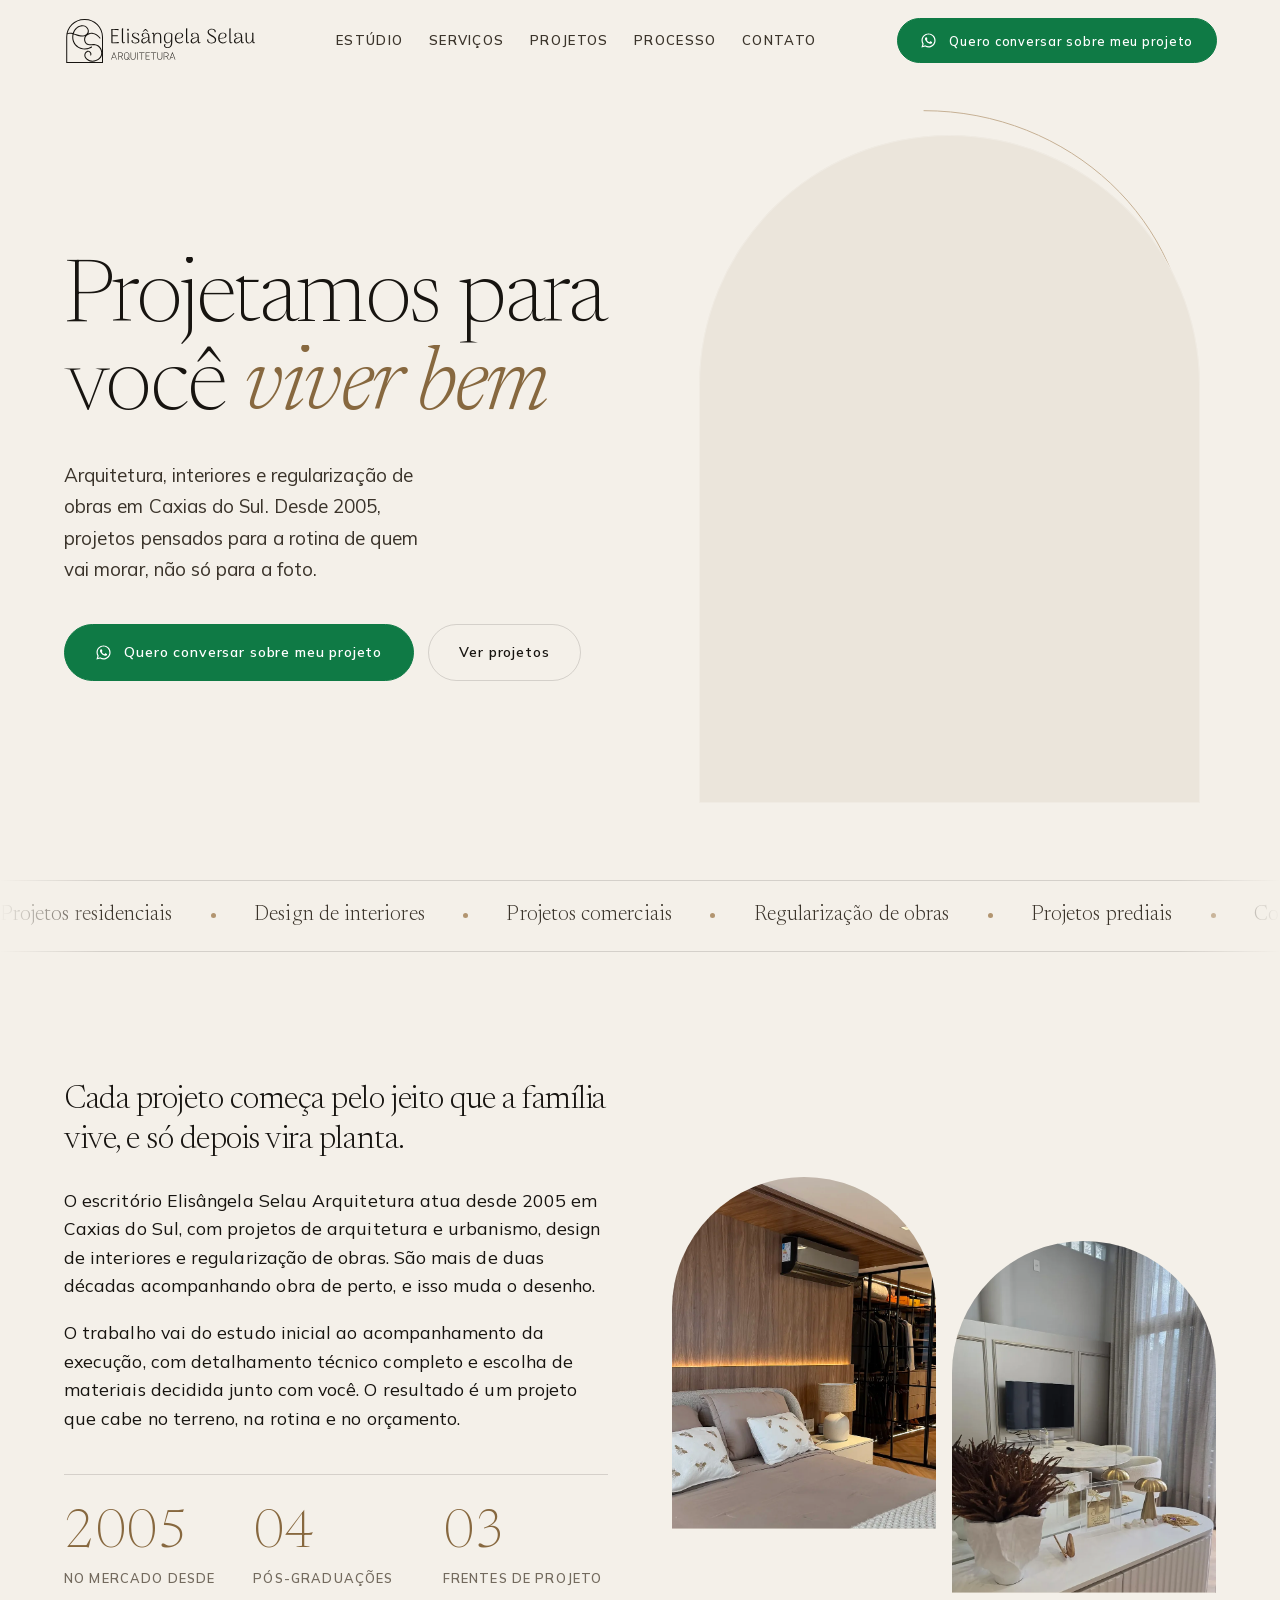
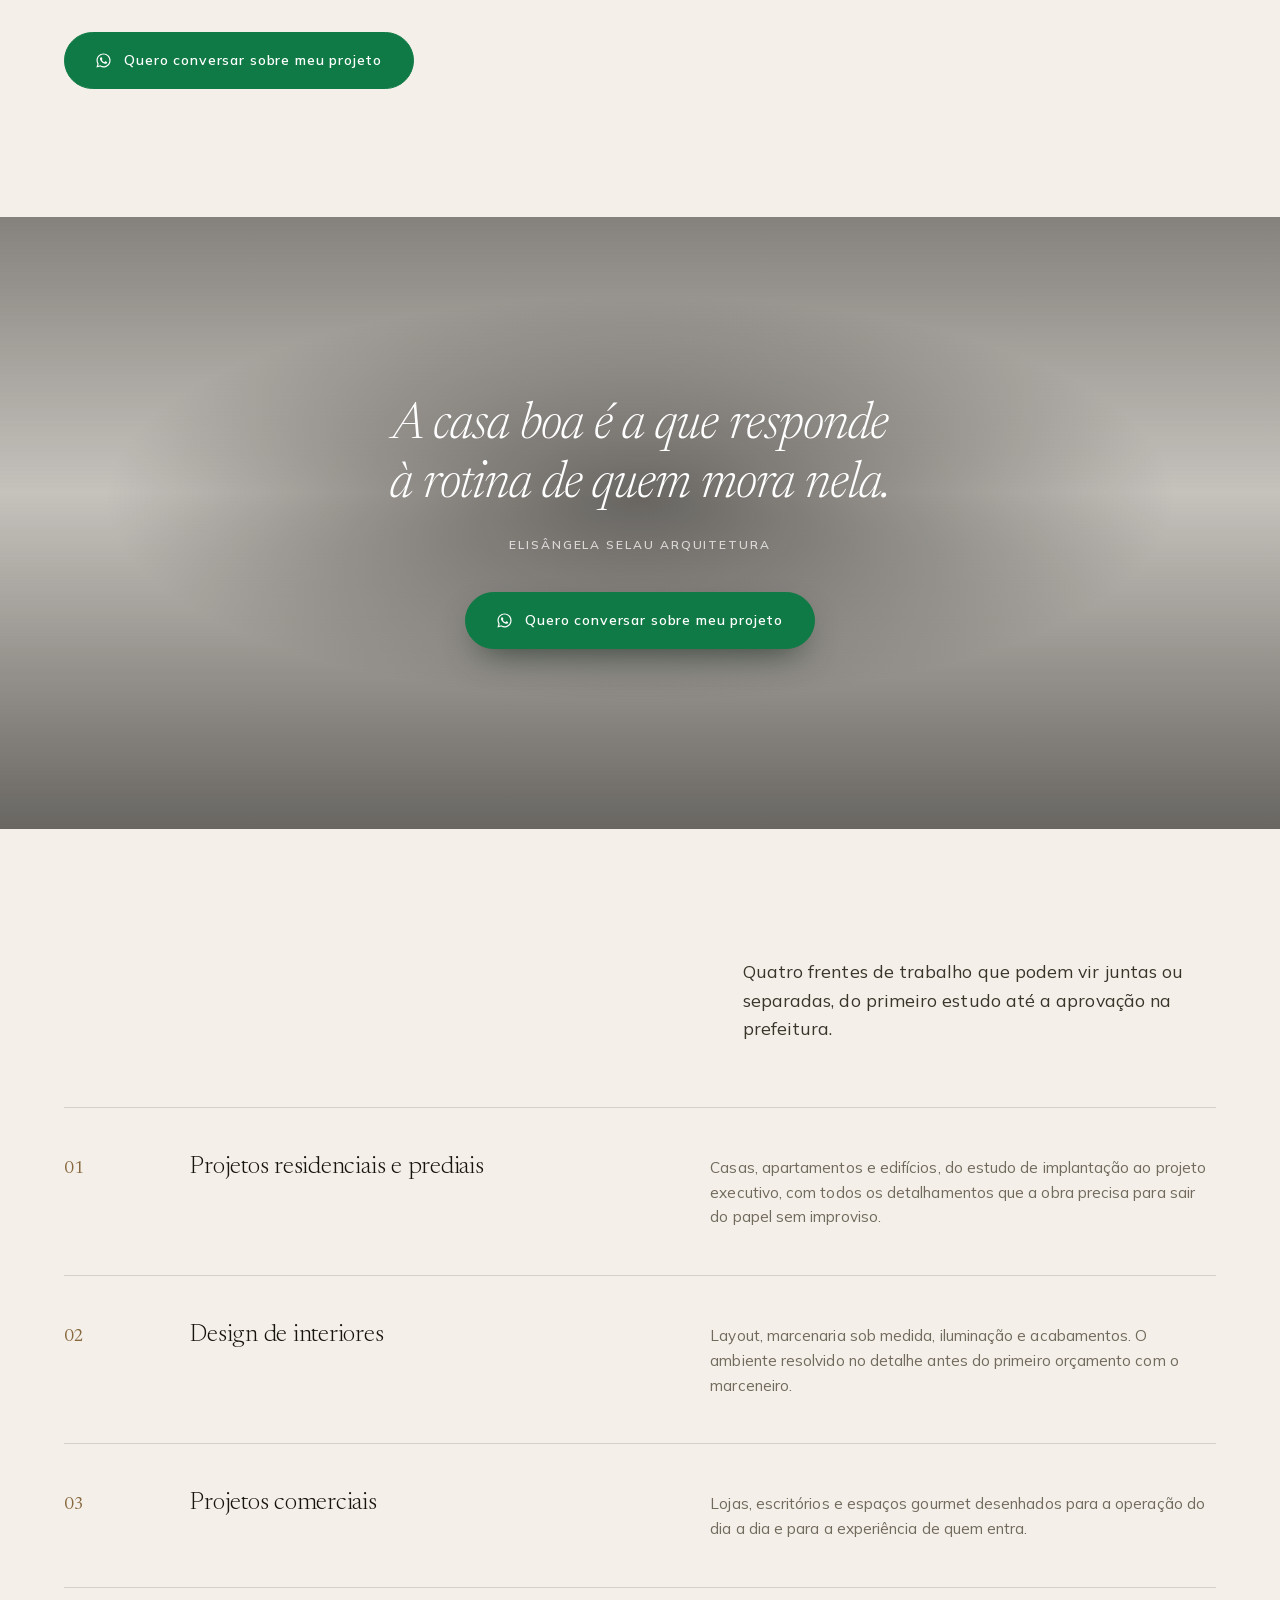
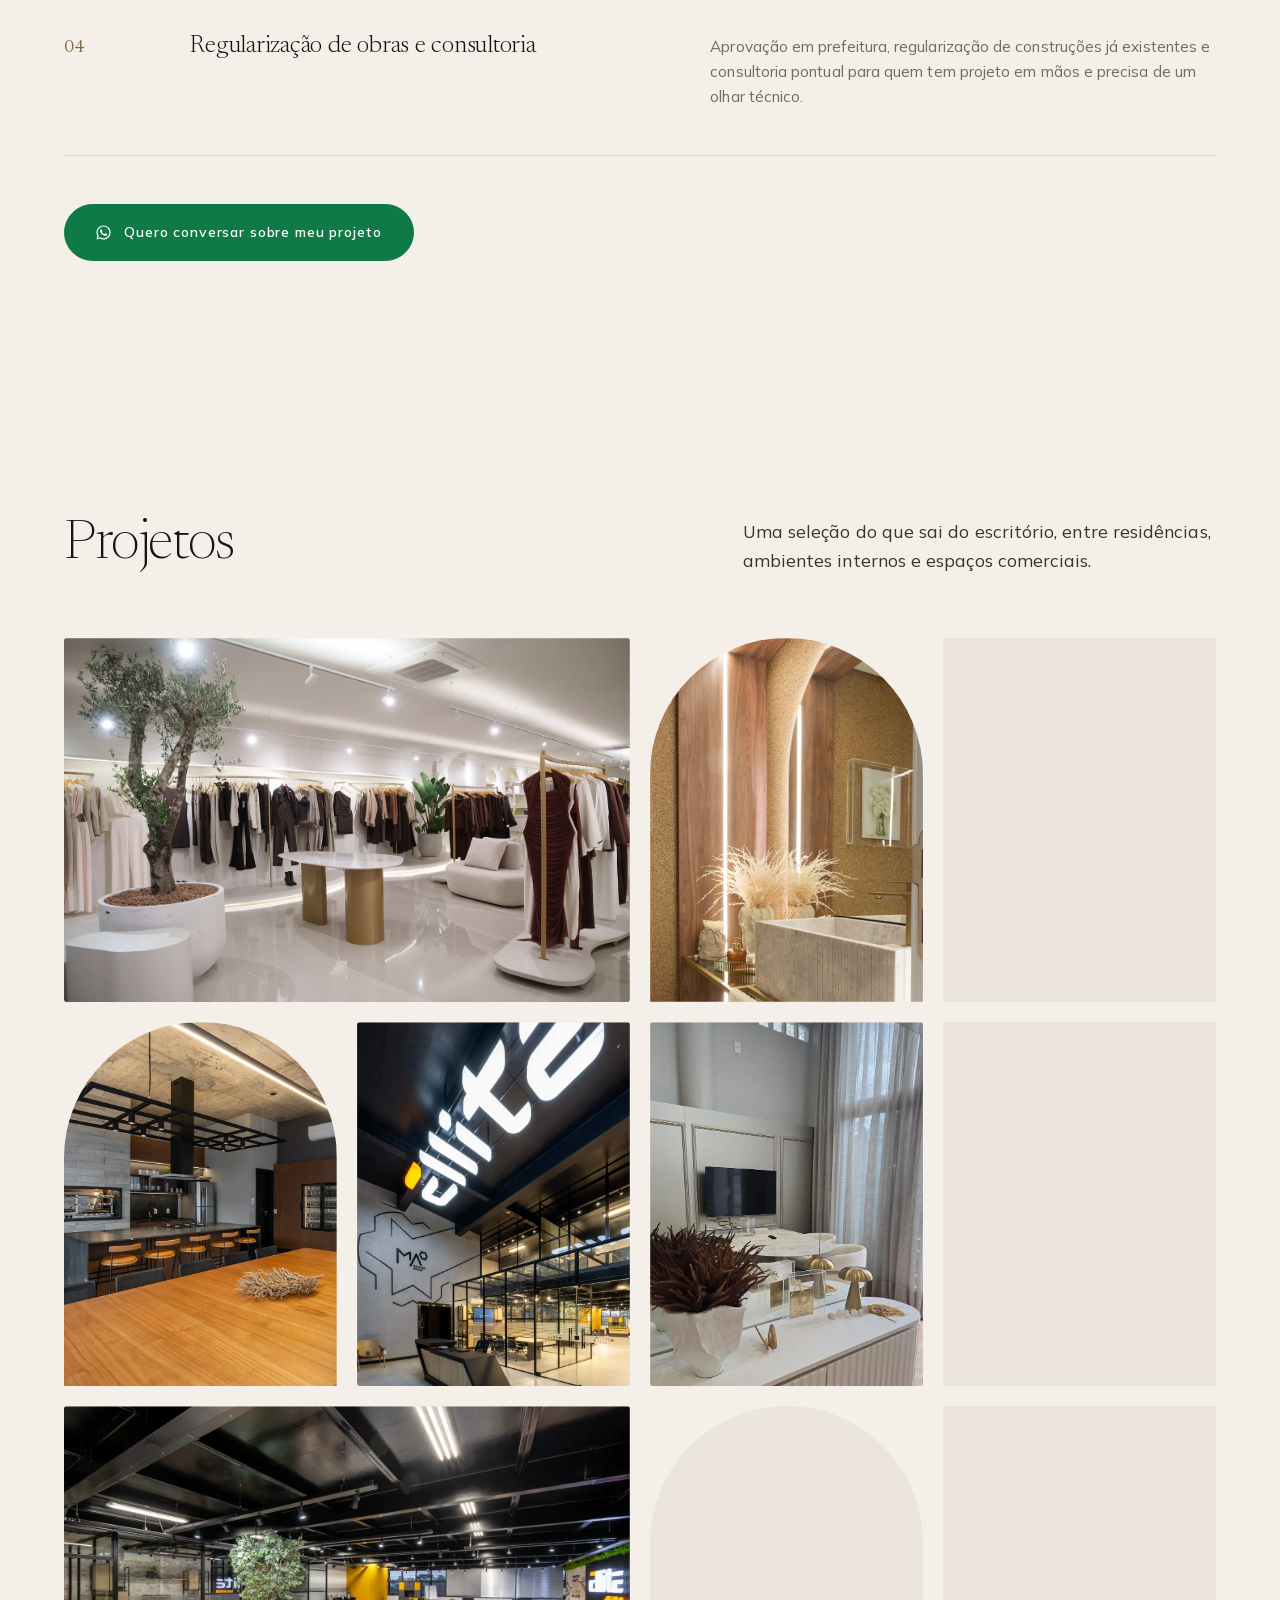
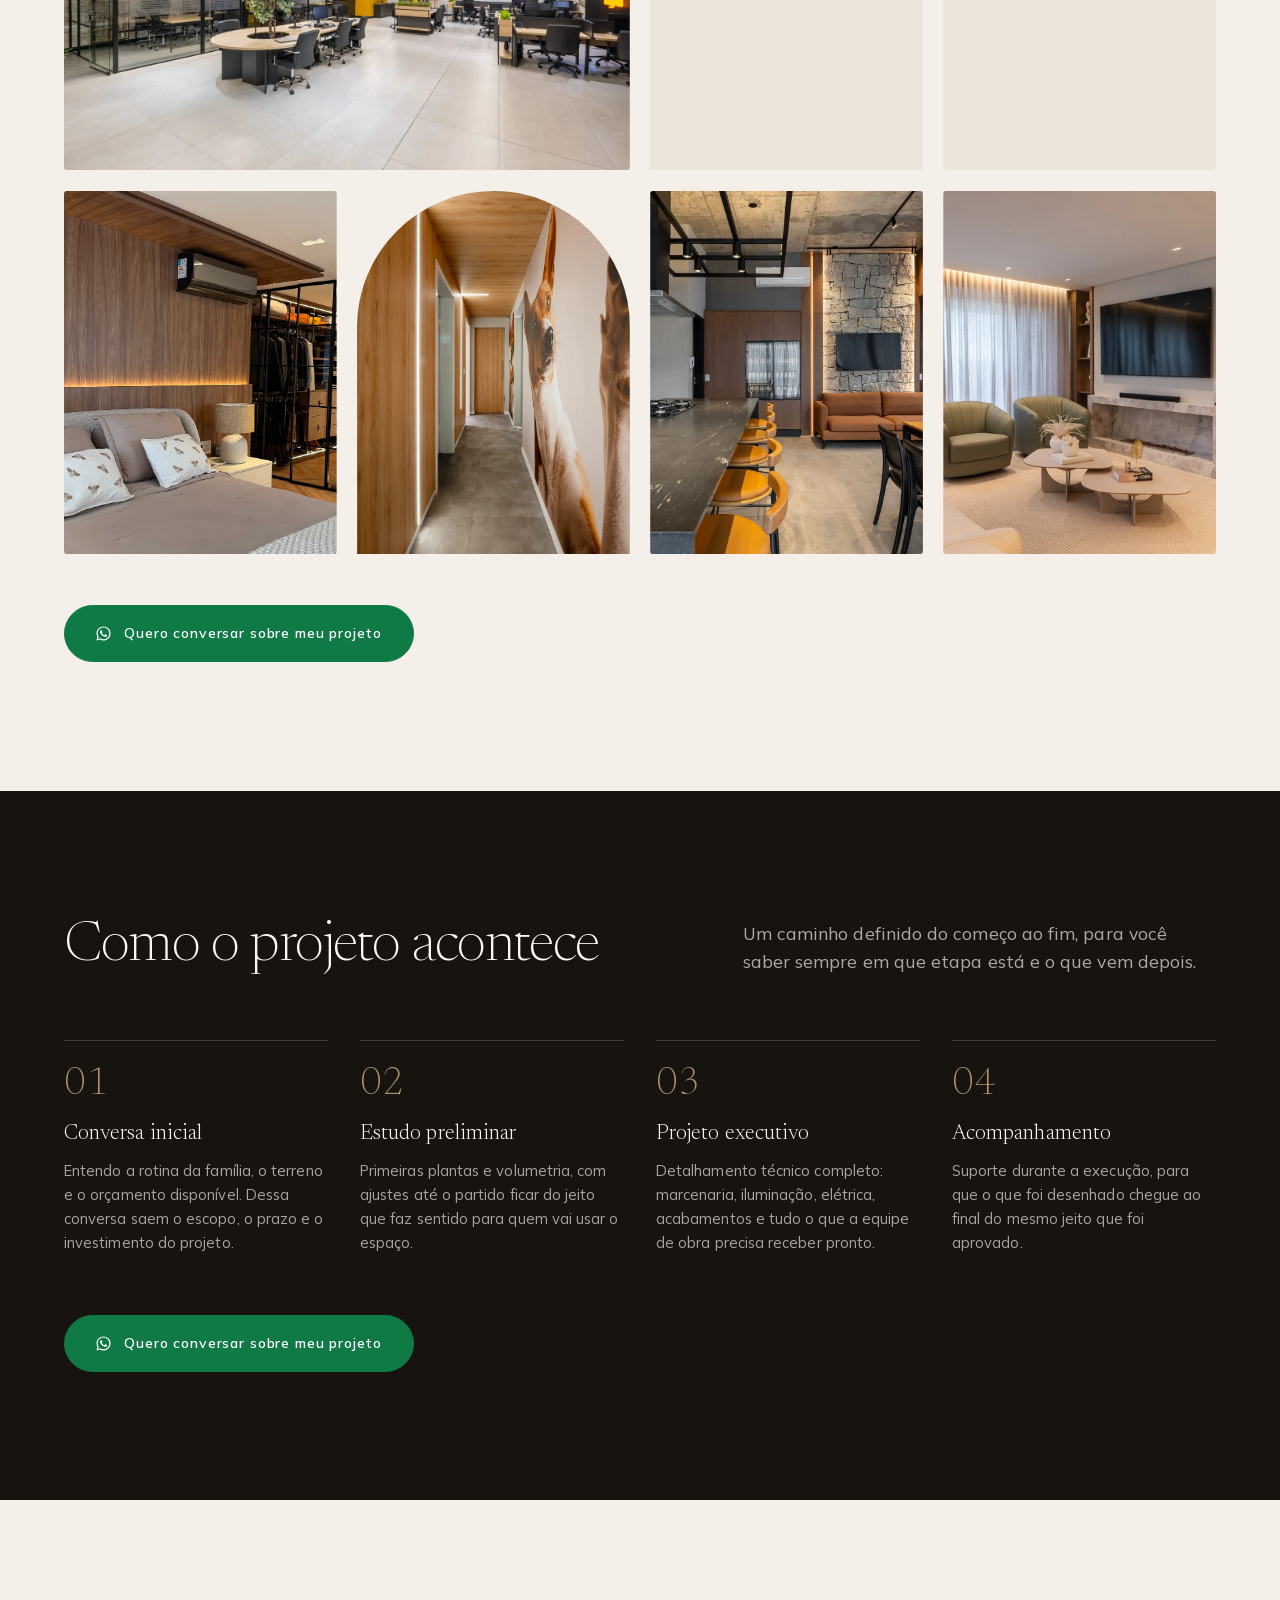
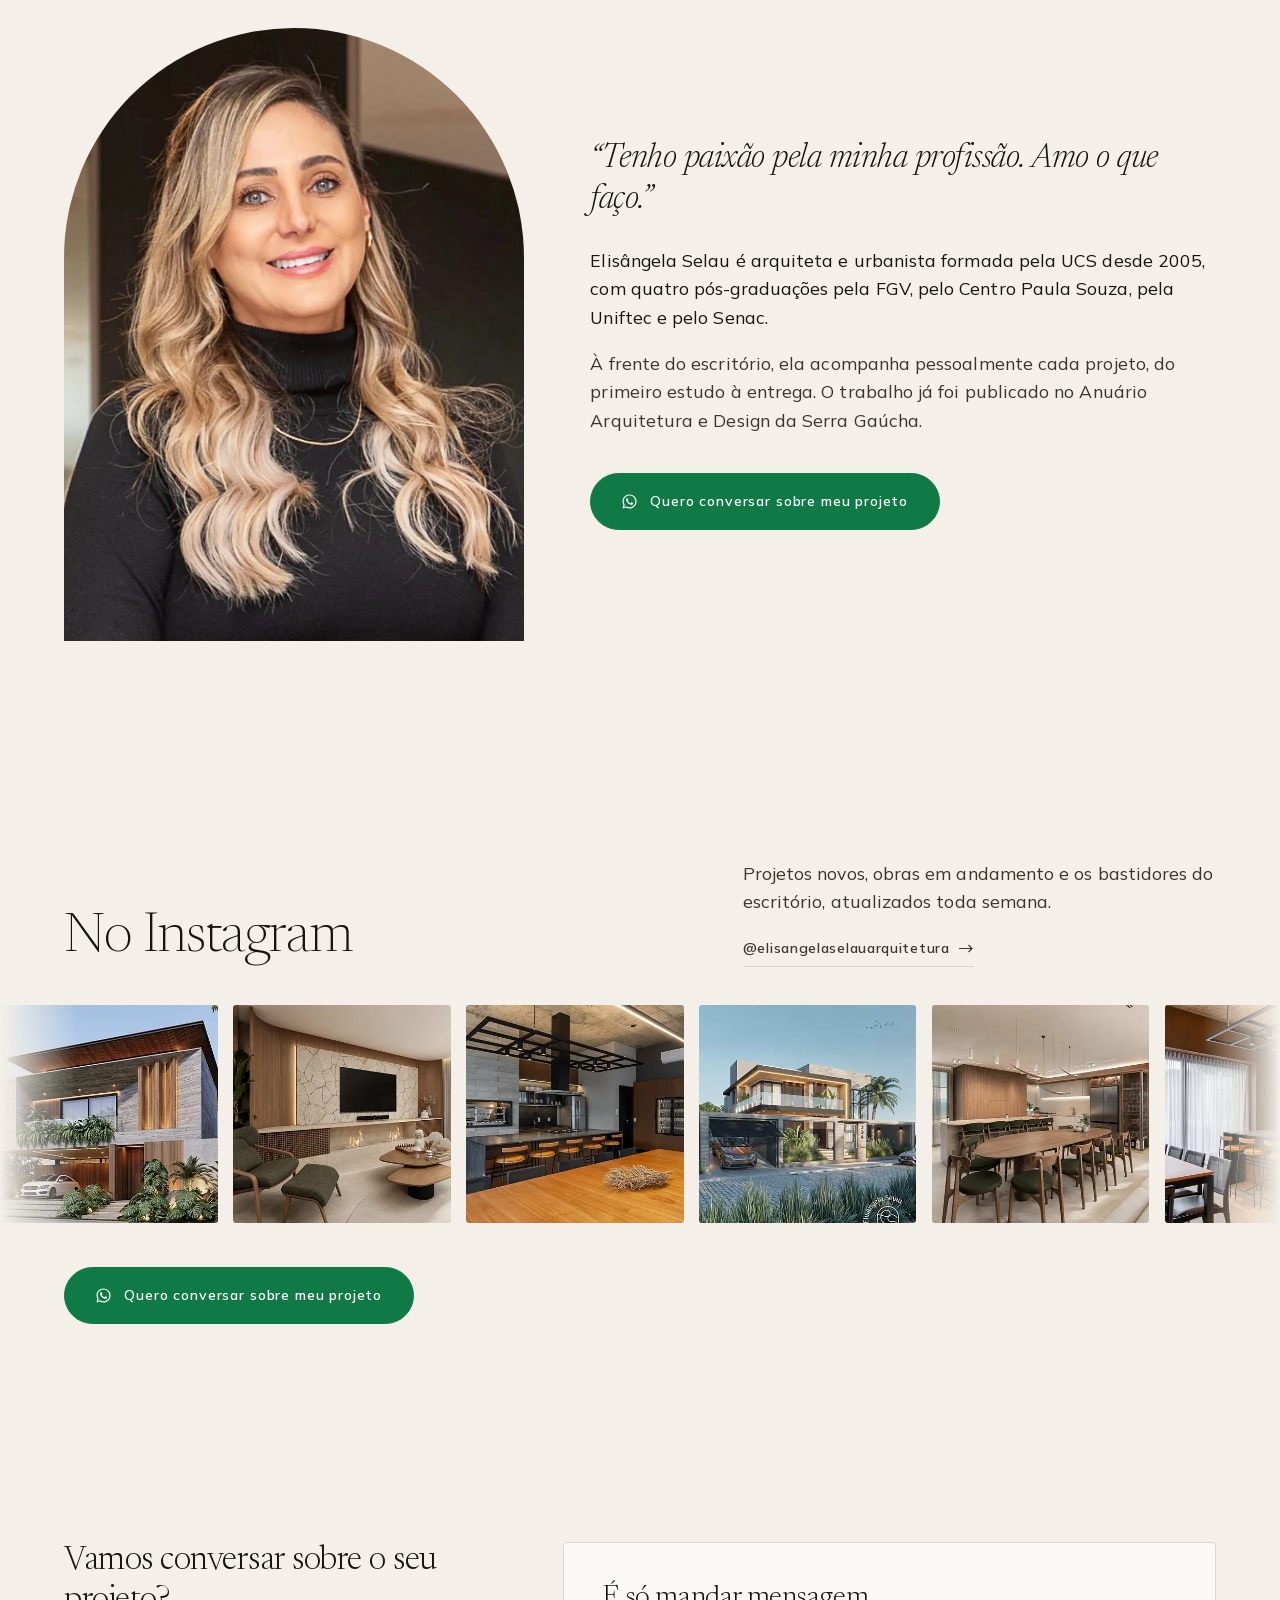
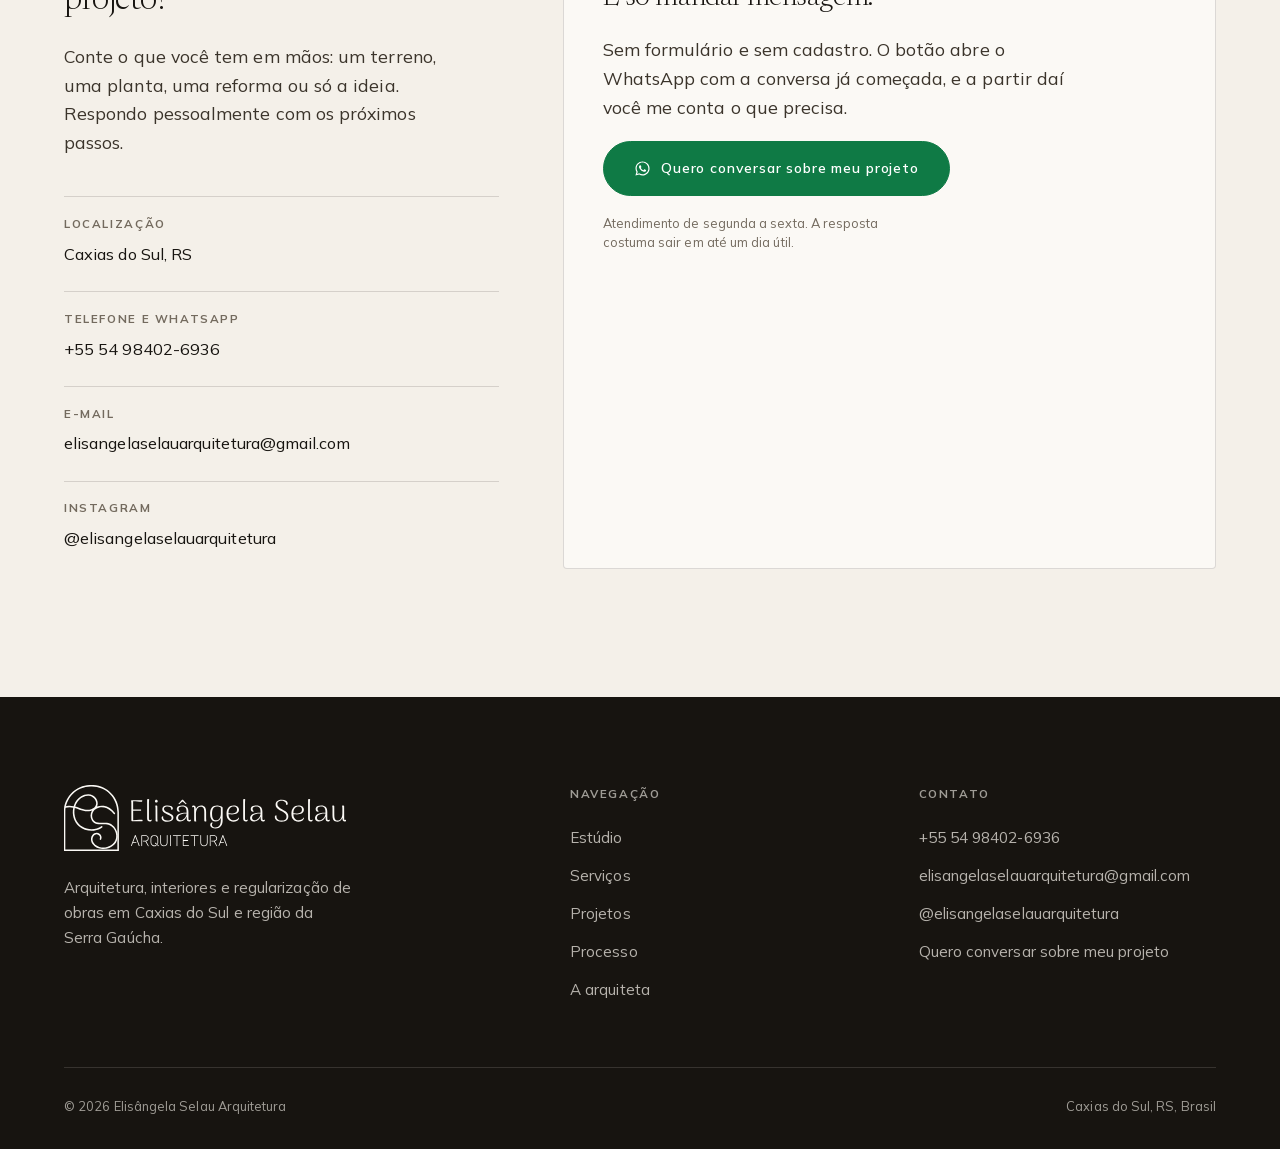
==== commit 82445ad1: "revert(copy): devolve o rótulo original aos CTAs, mantendo o destino Os botões voltam a dizer "Quero" ====
--- a/index.html
+++ b/index.html
@@ -60,7 +60,7 @@
   </nav>
   <a class="btn nav__cta" href="obrigado?c=topo" data-cta="nav">
           <svg class="zap-ico" width="17" height="17" viewBox="0 0 24 24" fill="currentColor" aria-hidden="true"><path d="M12.04 2C6.58 2 2.13 6.45 2.13 11.91c0 1.75.46 3.45 1.32 4.95L2 22l5.25-1.38a9.9 9.9 0 0 0 4.79 1.22h.01c5.46 0 9.91-4.45 9.91-9.91 0-2.65-1.03-5.14-2.9-7.01A9.82 9.82 0 0 0 12.04 2Zm0 18.15h-.01a8.2 8.2 0 0 1-4.19-1.15l-.3-.18-3.12.82.83-3.04-.2-.31a8.22 8.22 0 0 1-1.26-4.38c0-4.54 3.7-8.23 8.25-8.23 2.2 0 4.27.86 5.83 2.41a8.19 8.19 0 0 1 2.41 5.83c0 4.54-3.7 8.23-8.24 8.23Zm4.52-6.16c-.25-.12-1.47-.72-1.69-.81-.23-.08-.39-.12-.56.13-.16.25-.64.8-.78.97-.15.16-.29.19-.53.06-.25-.12-1.05-.39-1.99-1.23-.74-.66-1.23-1.47-1.38-1.72-.14-.25-.01-.38.11-.5.11-.11.25-.29.37-.44.13-.15.17-.25.25-.42.08-.17.04-.31-.02-.44-.06-.12-.56-1.34-.76-1.84-.2-.48-.4-.42-.56-.43h-.47c-.17 0-.44.06-.66.31-.23.25-.87.85-.87 2.07 0 1.22.89 2.4 1.01 2.56.12.17 1.75 2.67 4.23 3.74.59.26 1.05.41 1.41.52.59.19 1.13.16 1.56.1.47-.07 1.47-.6 1.68-1.18.21-.58.21-1.08.14-1.18-.06-.11-.22-.17-.47-.29Z"/></svg>
-          Falar no WhatsApp
+          Quero conversar sobre meu projeto
   </a>
   <button class="nav__burger" id="burger" aria-expanded="false" aria-controls="drawer" aria-label="Abrir menu">
     <span></span><span></span><span></span>
@@ -74,7 +74,7 @@
   <a href="#processo" style="--i:3">Processo</a>
   <a href="#elis" style="--i:4">A arquiteta</a>
   <a href="#contato" style="--i:5">Contato</a>
-  <a class="btn" href="obrigado?c=menu" data-cta="menu" style="--i:6"><svg class="zap-ico" width="17" height="17" viewBox="0 0 24 24" fill="currentColor" aria-hidden="true"><path d="M12.04 2C6.58 2 2.13 6.45 2.13 11.91c0 1.75.46 3.45 1.32 4.95L2 22l5.25-1.38a9.9 9.9 0 0 0 4.79 1.22h.01c5.46 0 9.91-4.45 9.91-9.91 0-2.65-1.03-5.14-2.9-7.01A9.82 9.82 0 0 0 12.04 2Zm0 18.15h-.01a8.2 8.2 0 0 1-4.19-1.15l-.3-.18-3.12.82.83-3.04-.2-.31a8.22 8.22 0 0 1-1.26-4.38c0-4.54 3.7-8.23 8.25-8.23 2.2 0 4.27.86 5.83 2.41a8.19 8.19 0 0 1 2.41 5.83c0 4.54-3.7 8.23-8.24 8.23Zm4.52-6.16c-.25-.12-1.47-.72-1.69-.81-.23-.08-.39-.12-.56.13-.16.25-.64.8-.78.97-.15.16-.29.19-.53.06-.25-.12-1.05-.39-1.99-1.23-.74-.66-1.23-1.47-1.38-1.72-.14-.25-.01-.38.11-.5.11-.11.25-.29.37-.44.13-.15.17-.25.25-.42.08-.17.04-.31-.02-.44-.06-.12-.56-1.34-.76-1.84-.2-.48-.4-.42-.56-.43h-.47c-.17 0-.44.06-.66.31-.23.25-.87.85-.87 2.07 0 1.22.89 2.4 1.01 2.56.12.17 1.75 2.67 4.23 3.74.59.26 1.05.41 1.41.52.59.19 1.13.16 1.56.1.47-.07 1.47-.6 1.68-1.18.21-.58.21-1.08.14-1.18-.06-.11-.22-.17-.47-.29Z"/></svg> Falar no WhatsApp</a>
+  <a class="btn" href="obrigado?c=menu" data-cta="menu" style="--i:6"><svg class="zap-ico" width="17" height="17" viewBox="0 0 24 24" fill="currentColor" aria-hidden="true"><path d="M12.04 2C6.58 2 2.13 6.45 2.13 11.91c0 1.75.46 3.45 1.32 4.95L2 22l5.25-1.38a9.9 9.9 0 0 0 4.79 1.22h.01c5.46 0 9.91-4.45 9.91-9.91 0-2.65-1.03-5.14-2.9-7.01A9.82 9.82 0 0 0 12.04 2Zm0 18.15h-.01a8.2 8.2 0 0 1-4.19-1.15l-.3-.18-3.12.82.83-3.04-.2-.31a8.22 8.22 0 0 1-1.26-4.38c0-4.54 3.7-8.23 8.25-8.23 2.2 0 4.27.86 5.83 2.41a8.19 8.19 0 0 1 2.41 5.83c0 4.54-3.7 8.23-8.24 8.23Zm4.52-6.16c-.25-.12-1.47-.72-1.69-.81-.23-.08-.39-.12-.56.13-.16.25-.64.8-.78.97-.15.16-.29.19-.53.06-.25-.12-1.05-.39-1.99-1.23-.74-.66-1.23-1.47-1.38-1.72-.14-.25-.01-.38.11-.5.11-.11.25-.29.37-.44.13-.15.17-.25.25-.42.08-.17.04-.31-.02-.44-.06-.12-.56-1.34-.76-1.84-.2-.48-.4-.42-.56-.43h-.47c-.17 0-.44.06-.66.31-.23.25-.87.85-.87 2.07 0 1.22.89 2.4 1.01 2.56.12.17 1.75 2.67 4.23 3.74.59.26 1.05.41 1.41.52.59.19 1.13.16 1.56.1.47-.07 1.47-.6 1.68-1.18.21-.58.21-1.08.14-1.18-.06-.11-.22-.17-.47-.29Z"/></svg> Quero conversar sobre meu projeto</a>
   <div class="drawer__foot">
     <span>Caxias do Sul, RS</span>
     <span>+55 54 98402-6936</span>
@@ -98,7 +98,7 @@
       <div class="hero__actions" data-rise data-d="3">
         <a class="btn" href="obrigado?c=hero" data-cta="hero">
           <svg class="zap-ico" width="17" height="17" viewBox="0 0 24 24" fill="currentColor" aria-hidden="true"><path d="M12.04 2C6.58 2 2.13 6.45 2.13 11.91c0 1.75.46 3.45 1.32 4.95L2 22l5.25-1.38a9.9 9.9 0 0 0 4.79 1.22h.01c5.46 0 9.91-4.45 9.91-9.91 0-2.65-1.03-5.14-2.9-7.01A9.82 9.82 0 0 0 12.04 2Zm0 18.15h-.01a8.2 8.2 0 0 1-4.19-1.15l-.3-.18-3.12.82.83-3.04-.2-.31a8.22 8.22 0 0 1-1.26-4.38c0-4.54 3.7-8.23 8.25-8.23 2.2 0 4.27.86 5.83 2.41a8.19 8.19 0 0 1 2.41 5.83c0 4.54-3.7 8.23-8.24 8.23Zm4.52-6.16c-.25-.12-1.47-.72-1.69-.81-.23-.08-.39-.12-.56.13-.16.25-.64.8-.78.97-.15.16-.29.19-.53.06-.25-.12-1.05-.39-1.99-1.23-.74-.66-1.23-1.47-1.38-1.72-.14-.25-.01-.38.11-.5.11-.11.25-.29.37-.44.13-.15.17-.25.25-.42.08-.17.04-.31-.02-.44-.06-.12-.56-1.34-.76-1.84-.2-.48-.4-.42-.56-.43h-.47c-.17 0-.44.06-.66.31-.23.25-.87.85-.87 2.07 0 1.22.89 2.4 1.01 2.56.12.17 1.75 2.67 4.23 3.74.59.26 1.05.41 1.41.52.59.19 1.13.16 1.56.1.47-.07 1.47-.6 1.68-1.18.21-.58.21-1.08.14-1.18-.06-.11-.22-.17-.47-.29Z"/></svg>
-          Falar no WhatsApp
+          Quero conversar sobre meu projeto
         </a>
         <a class="btn btn--ghost" href="#projetos">Ver projetos</a>
       </div>
@@ -159,7 +159,7 @@
       <div style="margin-top:clamp(2rem,4vw,2.75rem)" data-rise>
         <a class="btn" href="obrigado?c=estudio" data-cta="estudio">
           <svg class="zap-ico" width="17" height="17" viewBox="0 0 24 24" fill="currentColor" aria-hidden="true"><path d="M12.04 2C6.58 2 2.13 6.45 2.13 11.91c0 1.75.46 3.45 1.32 4.95L2 22l5.25-1.38a9.9 9.9 0 0 0 4.79 1.22h.01c5.46 0 9.91-4.45 9.91-9.91 0-2.65-1.03-5.14-2.9-7.01A9.82 9.82 0 0 0 12.04 2Zm0 18.15h-.01a8.2 8.2 0 0 1-4.19-1.15l-.3-.18-3.12.82.83-3.04-.2-.31a8.22 8.22 0 0 1-1.26-4.38c0-4.54 3.7-8.23 8.25-8.23 2.2 0 4.27.86 5.83 2.41a8.19 8.19 0 0 1 2.41 5.83c0 4.54-3.7 8.23-8.24 8.23Zm4.52-6.16c-.25-.12-1.47-.72-1.69-.81-.23-.08-.39-.12-.56.13-.16.25-.64.8-.78.97-.15.16-.29.19-.53.06-.25-.12-1.05-.39-1.99-1.23-.74-.66-1.23-1.47-1.38-1.72-.14-.25-.01-.38.11-.5.11-.11.25-.29.37-.44.13-.15.17-.25.25-.42.08-.17.04-.31-.02-.44-.06-.12-.56-1.34-.76-1.84-.2-.48-.4-.42-.56-.43h-.47c-.17 0-.44.06-.66.31-.23.25-.87.85-.87 2.07 0 1.22.89 2.4 1.01 2.56.12.17 1.75 2.67 4.23 3.74.59.26 1.05.41 1.41.52.59.19 1.13.16 1.56.1.47-.07 1.47-.6 1.68-1.18.21-.58.21-1.08.14-1.18-.06-.11-.22-.17-.47-.29Z"/></svg>
-          Falar no WhatsApp
+          Quero conversar sobre meu projeto
         </a>
       </div>
     </div>
@@ -197,7 +197,7 @@
     </blockquote>
     <a class="btn btn--onphoto" href="obrigado?c=faixa" data-cta="faixa">
           <svg class="zap-ico" width="17" height="17" viewBox="0 0 24 24" fill="currentColor" aria-hidden="true"><path d="M12.04 2C6.58 2 2.13 6.45 2.13 11.91c0 1.75.46 3.45 1.32 4.95L2 22l5.25-1.38a9.9 9.9 0 0 0 4.79 1.22h.01c5.46 0 9.91-4.45 9.91-9.91 0-2.65-1.03-5.14-2.9-7.01A9.82 9.82 0 0 0 12.04 2Zm0 18.15h-.01a8.2 8.2 0 0 1-4.19-1.15l-.3-.18-3.12.82.83-3.04-.2-.31a8.22 8.22 0 0 1-1.26-4.38c0-4.54 3.7-8.23 8.25-8.23 2.2 0 4.27.86 5.83 2.41a8.19 8.19 0 0 1 2.41 5.83c0 4.54-3.7 8.23-8.24 8.23Zm4.52-6.16c-.25-.12-1.47-.72-1.69-.81-.23-.08-.39-.12-.56.13-.16.25-.64.8-.78.97-.15.16-.29.19-.53.06-.25-.12-1.05-.39-1.99-1.23-.74-.66-1.23-1.47-1.38-1.72-.14-.25-.01-.38.11-.5.11-.11.25-.29.37-.44.13-.15.17-.25.25-.42.08-.17.04-.31-.02-.44-.06-.12-.56-1.34-.76-1.84-.2-.48-.4-.42-.56-.43h-.47c-.17 0-.44.06-.66.31-.23.25-.87.85-.87 2.07 0 1.22.89 2.4 1.01 2.56.12.17 1.75 2.67 4.23 3.74.59.26 1.05.41 1.41.52.59.19 1.13.16 1.56.1.47-.07 1.47-.6 1.68-1.18.21-.58.21-1.08.14-1.18-.06-.11-.22-.17-.47-.29Z"/></svg>
-          Falar no WhatsApp
+          Quero conversar sobre meu projeto
     </a>
   </div>
 </section>
@@ -243,7 +243,7 @@
     <div style="margin-top:clamp(2rem,4vw,3rem)" data-rise>
       <a class="btn" href="obrigado?c=servicos" data-cta="servicos">
           <svg class="zap-ico" width="17" height="17" viewBox="0 0 24 24" fill="currentColor" aria-hidden="true"><path d="M12.04 2C6.58 2 2.13 6.45 2.13 11.91c0 1.75.46 3.45 1.32 4.95L2 22l5.25-1.38a9.9 9.9 0 0 0 4.79 1.22h.01c5.46 0 9.91-4.45 9.91-9.91 0-2.65-1.03-5.14-2.9-7.01A9.82 9.82 0 0 0 12.04 2Zm0 18.15h-.01a8.2 8.2 0 0 1-4.19-1.15l-.3-.18-3.12.82.83-3.04-.2-.31a8.22 8.22 0 0 1-1.26-4.38c0-4.54 3.7-8.23 8.25-8.23 2.2 0 4.27.86 5.83 2.41a8.19 8.19 0 0 1 2.41 5.83c0 4.54-3.7 8.23-8.24 8.23Zm4.52-6.16c-.25-.12-1.47-.72-1.69-.81-.23-.08-.39-.12-.56.13-.16.25-.64.8-.78.97-.15.16-.29.19-.53.06-.25-.12-1.05-.39-1.99-1.23-.74-.66-1.23-1.47-1.38-1.72-.14-.25-.01-.38.11-.5.11-.11.25-.29.37-.44.13-.15.17-.25.25-.42.08-.17.04-.31-.02-.44-.06-.12-.56-1.34-.76-1.84-.2-.48-.4-.42-.56-.43h-.47c-.17 0-.44.06-.66.31-.23.25-.87.85-.87 2.07 0 1.22.89 2.4 1.01 2.56.12.17 1.75 2.67 4.23 3.74.59.26 1.05.41 1.41.52.59.19 1.13.16 1.56.1.47-.07 1.47-.6 1.68-1.18.21-.58.21-1.08.14-1.18-.06-.11-.22-.17-.47-.29Z"/></svg>
-          Falar no WhatsApp
+          Quero conversar sobre meu projeto
       </a>
     </div>
   </div>
@@ -362,7 +362,7 @@
     <div style="margin-top:clamp(2.25rem,4vw,3.25rem)" data-rise>
       <a class="btn" href="obrigado?c=projetos" data-cta="projetos">
           <svg class="zap-ico" width="17" height="17" viewBox="0 0 24 24" fill="currentColor" aria-hidden="true"><path d="M12.04 2C6.58 2 2.13 6.45 2.13 11.91c0 1.75.46 3.45 1.32 4.95L2 22l5.25-1.38a9.9 9.9 0 0 0 4.79 1.22h.01c5.46 0 9.91-4.45 9.91-9.91 0-2.65-1.03-5.14-2.9-7.01A9.82 9.82 0 0 0 12.04 2Zm0 18.15h-.01a8.2 8.2 0 0 1-4.19-1.15l-.3-.18-3.12.82.83-3.04-.2-.31a8.22 8.22 0 0 1-1.26-4.38c0-4.54 3.7-8.23 8.25-8.23 2.2 0 4.27.86 5.83 2.41a8.19 8.19 0 0 1 2.41 5.83c0 4.54-3.7 8.23-8.24 8.23Zm4.52-6.16c-.25-.12-1.47-.72-1.69-.81-.23-.08-.39-.12-.56.13-.16.25-.64.8-.78.97-.15.16-.29.19-.53.06-.25-.12-1.05-.39-1.99-1.23-.74-.66-1.23-1.47-1.38-1.72-.14-.25-.01-.38.11-.5.11-.11.25-.29.37-.44.13-.15.17-.25.25-.42.08-.17.04-.31-.02-.44-.06-.12-.56-1.34-.76-1.84-.2-.48-.4-.42-.56-.43h-.47c-.17 0-.44.06-.66.31-.23.25-.87.85-.87 2.07 0 1.22.89 2.4 1.01 2.56.12.17 1.75 2.67 4.23 3.74.59.26 1.05.41 1.41.52.59.19 1.13.16 1.56.1.47-.07 1.47-.6 1.68-1.18.21-.58.21-1.08.14-1.18-.06-.11-.22-.17-.47-.29Z"/></svg>
-          Falar no WhatsApp
+          Quero conversar sobre meu projeto
       </a>
     </div>
   </div>
@@ -408,7 +408,7 @@
     <div style="margin-top:clamp(2.5rem,5vw,3.75rem)" data-rise>
       <a class="btn" href="obrigado?c=processo" data-cta="processo">
           <svg class="zap-ico" width="17" height="17" viewBox="0 0 24 24" fill="currentColor" aria-hidden="true"><path d="M12.04 2C6.58 2 2.13 6.45 2.13 11.91c0 1.75.46 3.45 1.32 4.95L2 22l5.25-1.38a9.9 9.9 0 0 0 4.79 1.22h.01c5.46 0 9.91-4.45 9.91-9.91 0-2.65-1.03-5.14-2.9-7.01A9.82 9.82 0 0 0 12.04 2Zm0 18.15h-.01a8.2 8.2 0 0 1-4.19-1.15l-.3-.18-3.12.82.83-3.04-.2-.31a8.22 8.22 0 0 1-1.26-4.38c0-4.54 3.7-8.23 8.25-8.23 2.2 0 4.27.86 5.83 2.41a8.19 8.19 0 0 1 2.41 5.83c0 4.54-3.7 8.23-8.24 8.23Zm4.52-6.16c-.25-.12-1.47-.72-1.69-.81-.23-.08-.39-.12-.56.13-.16.25-.64.8-.78.97-.15.16-.29.19-.53.06-.25-.12-1.05-.39-1.99-1.23-.74-.66-1.23-1.47-1.38-1.72-.14-.25-.01-.38.11-.5.11-.11.25-.29.37-.44.13-.15.17-.25.25-.42.08-.17.04-.31-.02-.44-.06-.12-.56-1.34-.76-1.84-.2-.48-.4-.42-.56-.43h-.47c-.17 0-.44.06-.66.31-.23.25-.87.85-.87 2.07 0 1.22.89 2.4 1.01 2.56.12.17 1.75 2.67 4.23 3.74.59.26 1.05.41 1.41.52.59.19 1.13.16 1.56.1.47-.07 1.47-.6 1.68-1.18.21-.58.21-1.08.14-1.18-.06-.11-.22-.17-.47-.29Z"/></svg>
-          Falar no WhatsApp
+          Quero conversar sobre meu projeto
       </a>
     </div>
   </div>
@@ -437,7 +437,7 @@
       <div style="margin-top:2.4rem" data-rise data-d="3">
         <a class="btn" href="obrigado?c=arquiteta" data-cta="elis">
           <svg class="zap-ico" width="17" height="17" viewBox="0 0 24 24" fill="currentColor" aria-hidden="true"><path d="M12.04 2C6.58 2 2.13 6.45 2.13 11.91c0 1.75.46 3.45 1.32 4.95L2 22l5.25-1.38a9.9 9.9 0 0 0 4.79 1.22h.01c5.46 0 9.91-4.45 9.91-9.91 0-2.65-1.03-5.14-2.9-7.01A9.82 9.82 0 0 0 12.04 2Zm0 18.15h-.01a8.2 8.2 0 0 1-4.19-1.15l-.3-.18-3.12.82.83-3.04-.2-.31a8.22 8.22 0 0 1-1.26-4.38c0-4.54 3.7-8.23 8.25-8.23 2.2 0 4.27.86 5.83 2.41a8.19 8.19 0 0 1 2.41 5.83c0 4.54-3.7 8.23-8.24 8.23Zm4.52-6.16c-.25-.12-1.47-.72-1.69-.81-.23-.08-.39-.12-.56.13-.16.25-.64.8-.78.97-.15.16-.29.19-.53.06-.25-.12-1.05-.39-1.99-1.23-.74-.66-1.23-1.47-1.38-1.72-.14-.25-.01-.38.11-.5.11-.11.25-.29.37-.44.13-.15.17-.25.25-.42.08-.17.04-.31-.02-.44-.06-.12-.56-1.34-.76-1.84-.2-.48-.4-.42-.56-.43h-.47c-.17 0-.44.06-.66.31-.23.25-.87.85-.87 2.07 0 1.22.89 2.4 1.01 2.56.12.17 1.75 2.67 4.23 3.74.59.26 1.05.41 1.41.52.59.19 1.13.16 1.56.1.47-.07 1.47-.6 1.68-1.18.21-.58.21-1.08.14-1.18-.06-.11-.22-.17-.47-.29Z"/></svg>
-          Falar no WhatsApp
+          Quero conversar sobre meu projeto
         </a>
       </div>
     </div>
@@ -464,7 +464,7 @@
   <div class="wrap" style="margin-top:clamp(2rem,4vw,2.75rem)" data-rise>
     <a class="btn" href="obrigado?c=instagram" data-cta="instagram">
           <svg class="zap-ico" width="17" height="17" viewBox="0 0 24 24" fill="currentColor" aria-hidden="true"><path d="M12.04 2C6.58 2 2.13 6.45 2.13 11.91c0 1.75.46 3.45 1.32 4.95L2 22l5.25-1.38a9.9 9.9 0 0 0 4.79 1.22h.01c5.46 0 9.91-4.45 9.91-9.91 0-2.65-1.03-5.14-2.9-7.01A9.82 9.82 0 0 0 12.04 2Zm0 18.15h-.01a8.2 8.2 0 0 1-4.19-1.15l-.3-.18-3.12.82.83-3.04-.2-.31a8.22 8.22 0 0 1-1.26-4.38c0-4.54 3.7-8.23 8.25-8.23 2.2 0 4.27.86 5.83 2.41a8.19 8.19 0 0 1 2.41 5.83c0 4.54-3.7 8.23-8.24 8.23Zm4.52-6.16c-.25-.12-1.47-.72-1.69-.81-.23-.08-.39-.12-.56.13-.16.25-.64.8-.78.97-.15.16-.29.19-.53.06-.25-.12-1.05-.39-1.99-1.23-.74-.66-1.23-1.47-1.38-1.72-.14-.25-.01-.38.11-.5.11-.11.25-.29.37-.44.13-.15.17-.25.25-.42.08-.17.04-.31-.02-.44-.06-.12-.56-1.34-.76-1.84-.2-.48-.4-.42-.56-.43h-.47c-.17 0-.44.06-.66.31-.23.25-.87.85-.87 2.07 0 1.22.89 2.4 1.01 2.56.12.17 1.75 2.67 4.23 3.74.59.26 1.05.41 1.41.52.59.19 1.13.16 1.56.1.47-.07 1.47-.6 1.68-1.18.21-.58.21-1.08.14-1.18-.06-.11-.22-.17-.47-.29Z"/></svg>
-          Falar no WhatsApp
+          Quero conversar sobre meu projeto
     </a>
   </div>
 </section>
@@ -506,7 +506,7 @@
       </p>
       <a class="btn btn--zap" href="obrigado?c=contato">
         <svg class="zap-ico" width="17" height="17" viewBox="0 0 24 24" fill="currentColor" aria-hidden="true"><path d="M12.04 2C6.58 2 2.13 6.45 2.13 11.91c0 1.75.46 3.45 1.32 4.95L2 22l5.25-1.38a9.9 9.9 0 0 0 4.79 1.22h.01c5.46 0 9.91-4.45 9.91-9.91 0-2.65-1.03-5.14-2.9-7.01A9.82 9.82 0 0 0 12.04 2Zm0 18.15h-.01a8.2 8.2 0 0 1-4.19-1.15l-.3-.18-3.12.82.83-3.04-.2-.31a8.22 8.22 0 0 1-1.26-4.38c0-4.54 3.7-8.23 8.25-8.23 2.2 0 4.27.86 5.83 2.41a8.19 8.19 0 0 1 2.41 5.83c0 4.54-3.7 8.23-8.24 8.23Zm4.52-6.16c-.25-.12-1.47-.72-1.69-.81-.23-.08-.39-.12-.56.13-.16.25-.64.8-.78.97-.15.16-.29.19-.53.06-.25-.12-1.05-.39-1.99-1.23-.74-.66-1.23-1.47-1.38-1.72-.14-.25-.01-.38.11-.5.11-.11.25-.29.37-.44.13-.15.17-.25.25-.42.08-.17.04-.31-.02-.44-.06-.12-.56-1.34-.76-1.84-.2-.48-.4-.42-.56-.43h-.47c-.17 0-.44.06-.66.31-.23.25-.87.85-.87 2.07 0 1.22.89 2.4 1.01 2.56.12.17 1.75 2.67 4.23 3.74.59.26 1.05.41 1.41.52.59.19 1.13.16 1.56.1.47-.07 1.47-.6 1.68-1.18.21-.58.21-1.08.14-1.18-.06-.11-.22-.17-.47-.29Z"/></svg>
-        Falar no WhatsApp
+        Quero conversar sobre meu projeto
       </a>
       <p class="zap__note">Atendimento de segunda a sexta. A resposta costuma sair em até um dia útil.</p>
     </div>
@@ -541,7 +541,7 @@
           <li><a href="tel:+5554984026936">+55 54 98402-6936</a></li>
           <li><a href="mailto:elisangelaselauarquitetura@gmail.com">elisangelaselauarquitetura@gmail.com</a></li>
           <li><a href="https://www.instagram.com/elisangelaselauarquitetura/" target="_blank" rel="noopener">@elisangelaselauarquitetura</a></li>
-          <li><a href="#contato"><svg class="zap-ico" width="17" height="17" viewBox="0 0 24 24" fill="currentColor" aria-hidden="true"><path d="M12.04 2C6.58 2 2.13 6.45 2.13 11.91c0 1.75.46 3.45 1.32 4.95L2 22l5.25-1.38a9.9 9.9 0 0 0 4.79 1.22h.01c5.46 0 9.91-4.45 9.91-9.91 0-2.65-1.03-5.14-2.9-7.01A9.82 9.82 0 0 0 12.04 2Zm0 18.15h-.01a8.2 8.2 0 0 1-4.19-1.15l-.3-.18-3.12.82.83-3.04-.2-.31a8.22 8.22 0 0 1-1.26-4.38c0-4.54 3.7-8.23 8.25-8.23 2.2 0 4.27.86 5.83 2.41a8.19 8.19 0 0 1 2.41 5.83c0 4.54-3.7 8.23-8.24 8.23Zm4.52-6.16c-.25-.12-1.47-.72-1.69-.81-.23-.08-.39-.12-.56.13-.16.25-.64.8-.78.97-.15.16-.29.19-.53.06-.25-.12-1.05-.39-1.99-1.23-.74-.66-1.23-1.47-1.38-1.72-.14-.25-.01-.38.11-.5.11-.11.25-.29.37-.44.13-.15.17-.25.25-.42.08-.17.04-.31-.02-.44-.06-.12-.56-1.34-.76-1.84-.2-.48-.4-.42-.56-.43h-.47c-.17 0-.44.06-.66.31-.23.25-.87.85-.87 2.07 0 1.22.89 2.4 1.01 2.56.12.17 1.75 2.67 4.23 3.74.59.26 1.05.41 1.41.52.59.19 1.13.16 1.56.1.47-.07 1.47-.6 1.68-1.18.21-.58.21-1.08.14-1.18-.06-.11-.22-.17-.47-.29Z"/></svg> Falar no WhatsApp</a></li>
+          <li><a href="obrigado?c=rodape">Quero conversar sobre meu projeto</a></li>
         </ul>
       </div>
     </div>
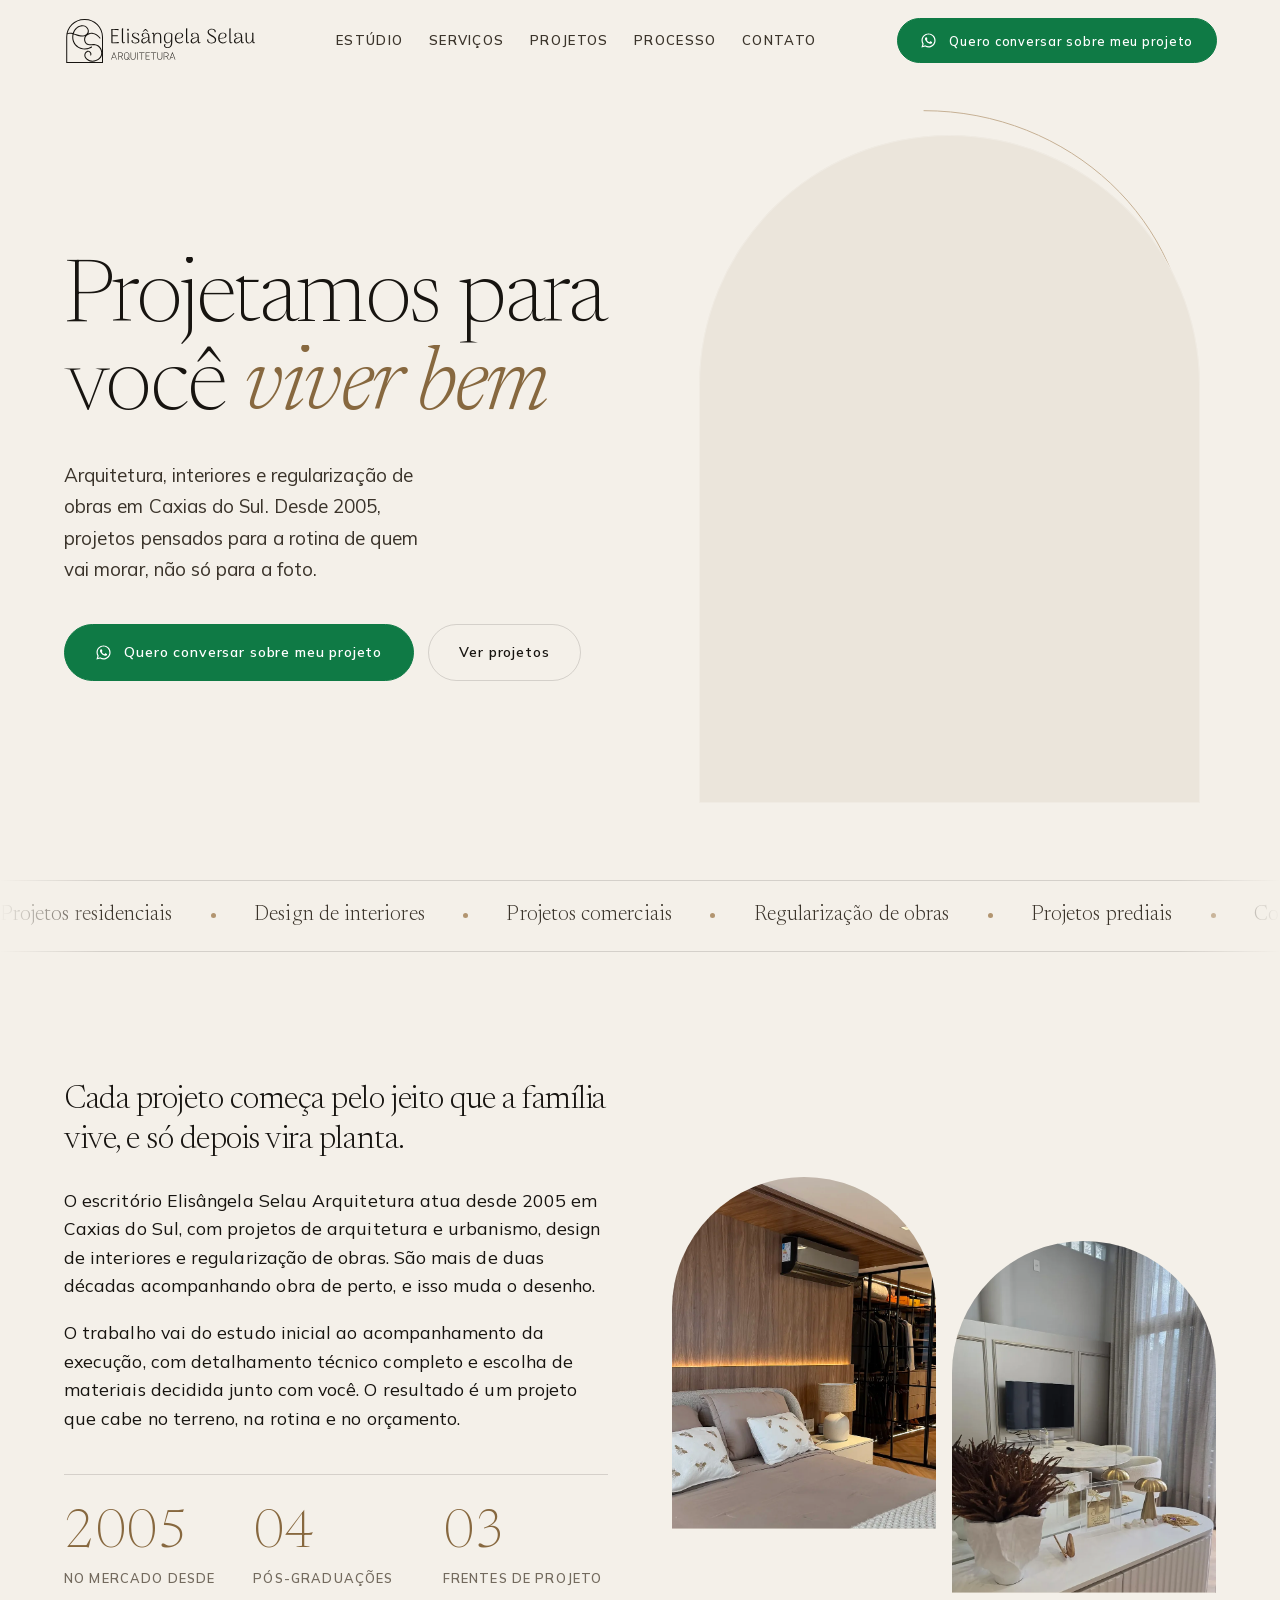
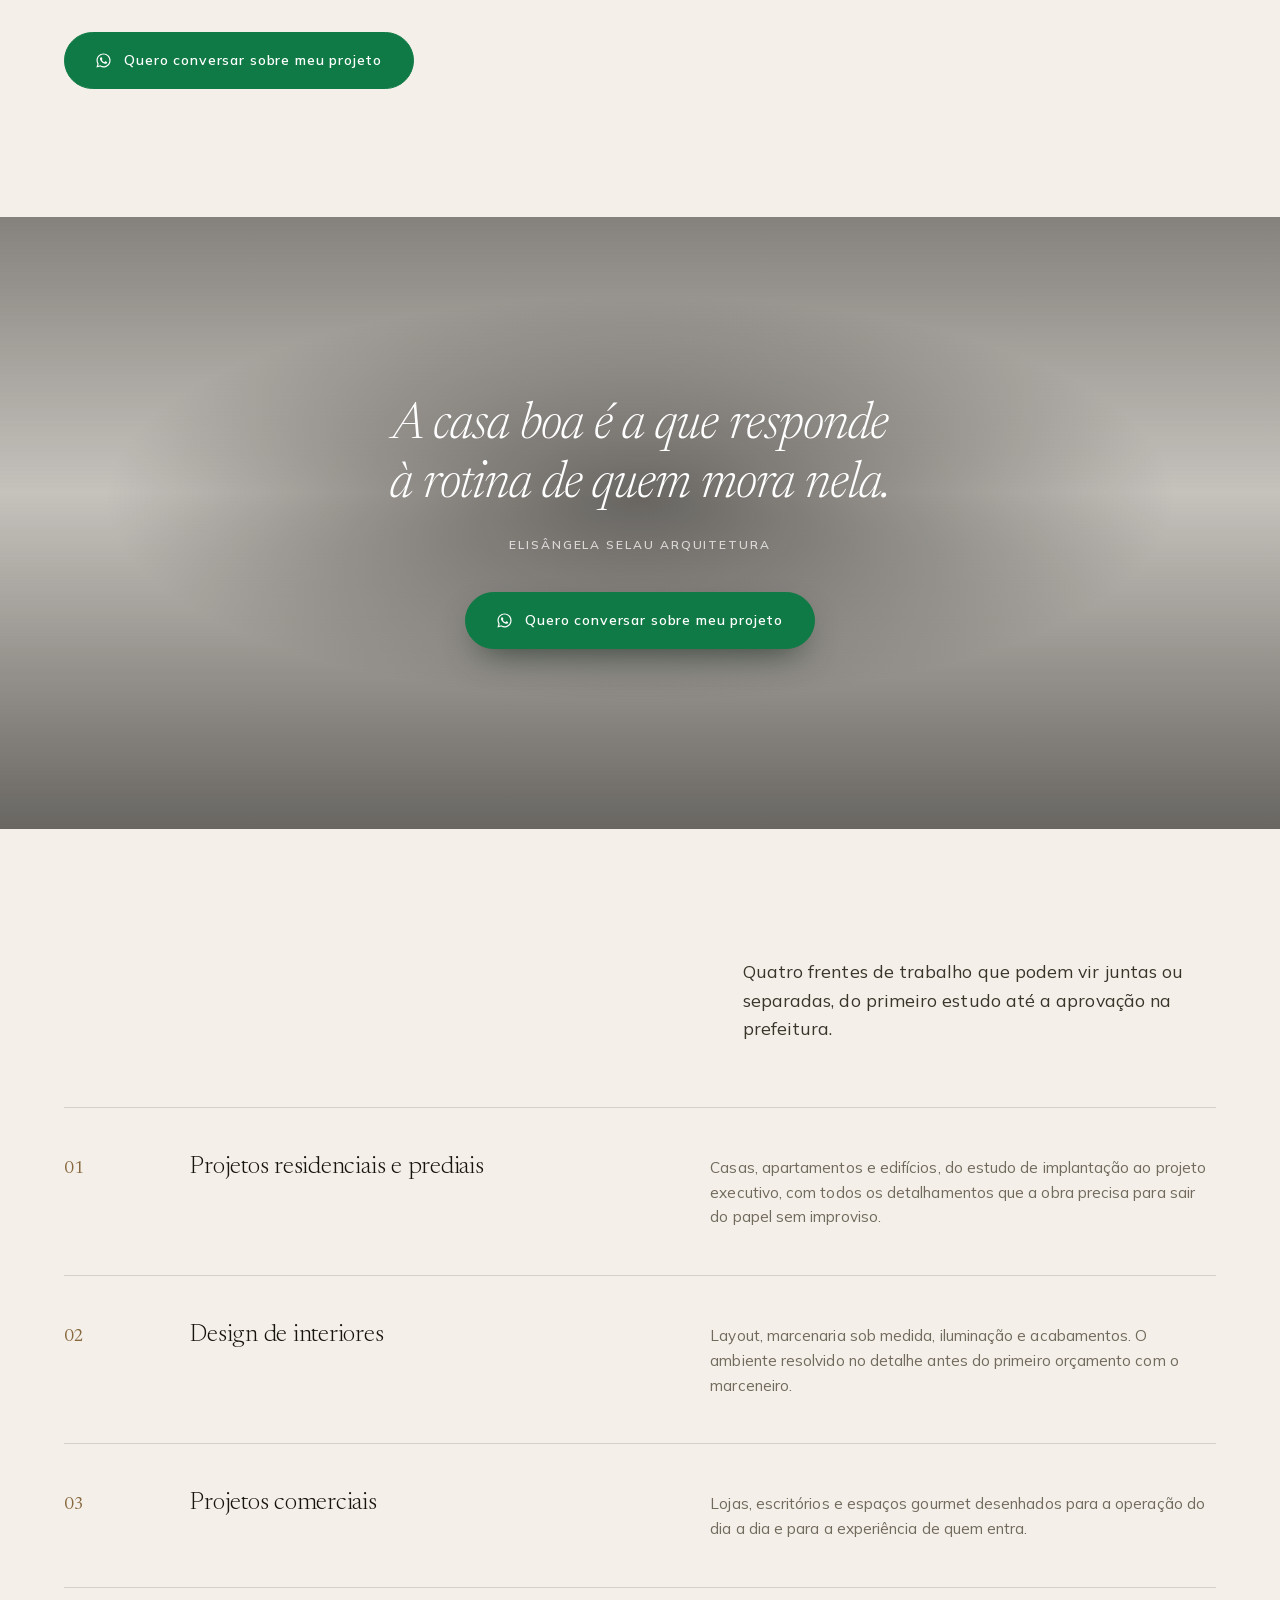
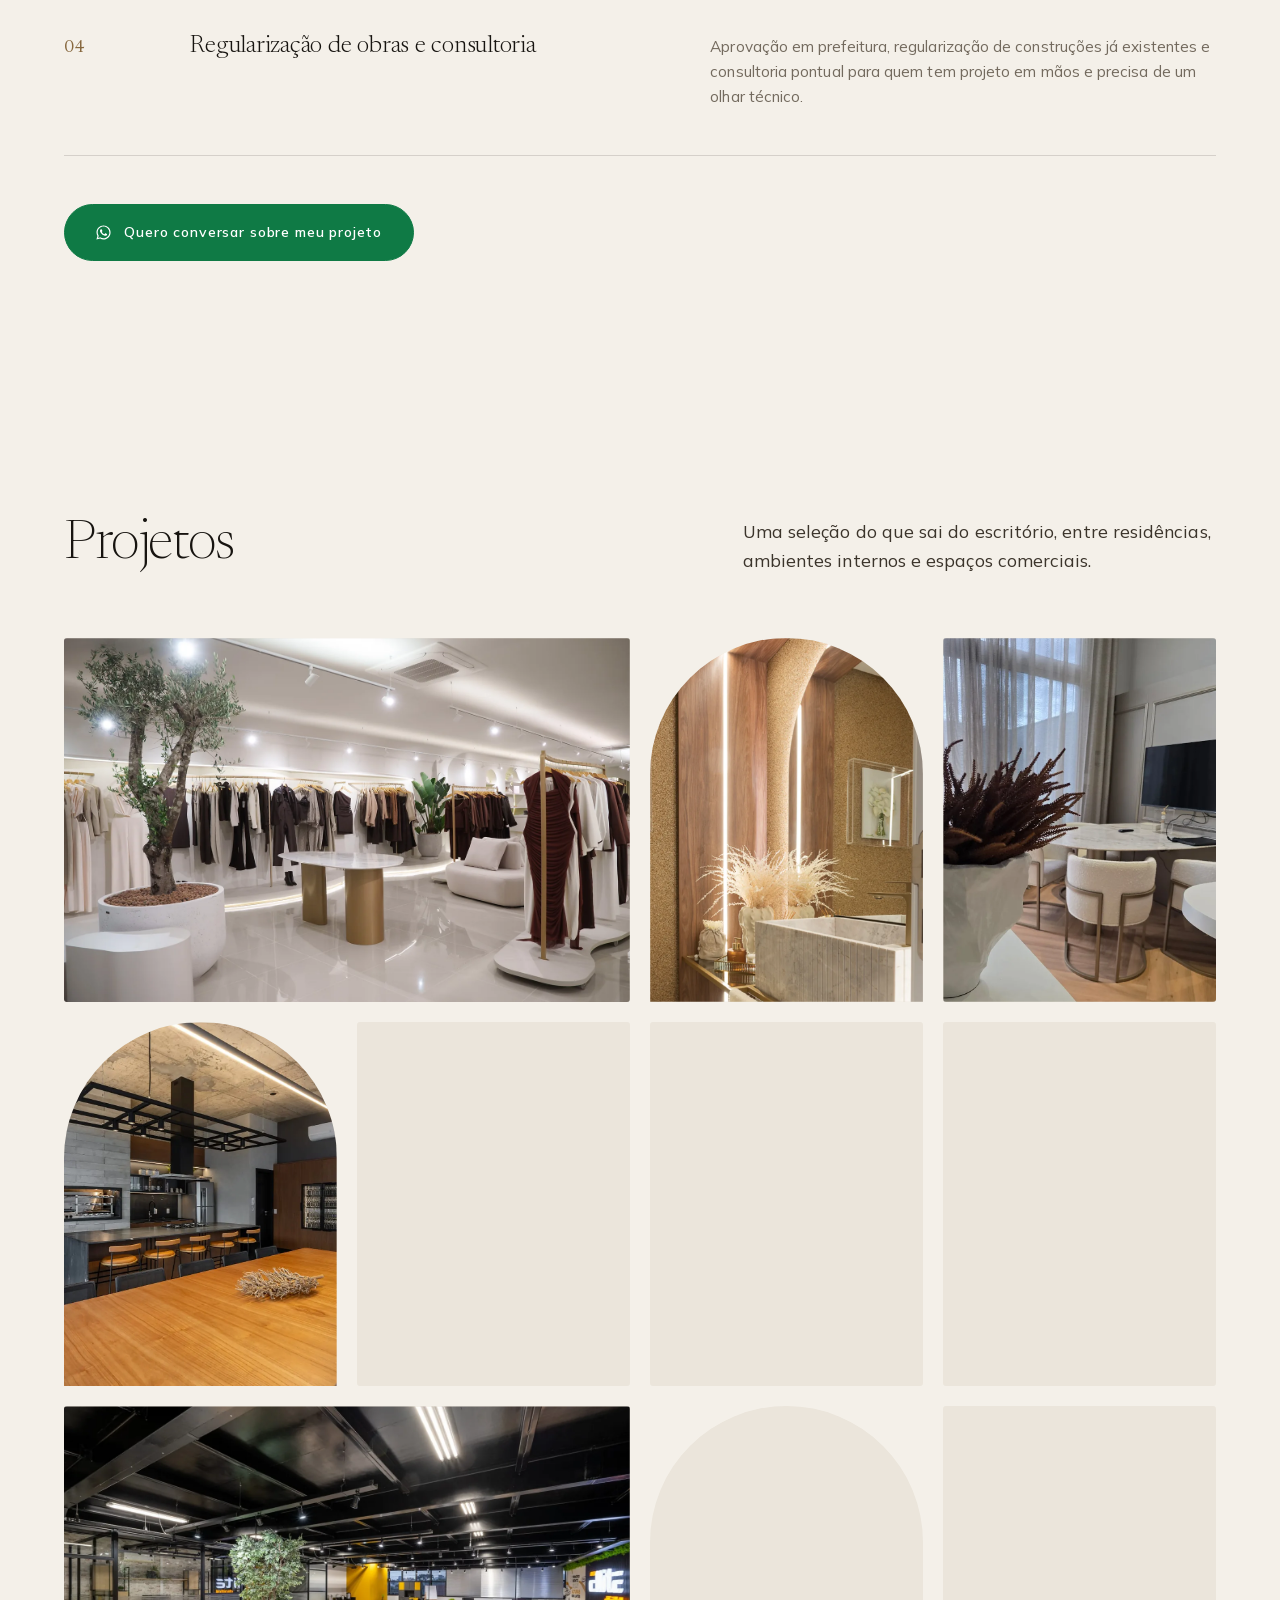
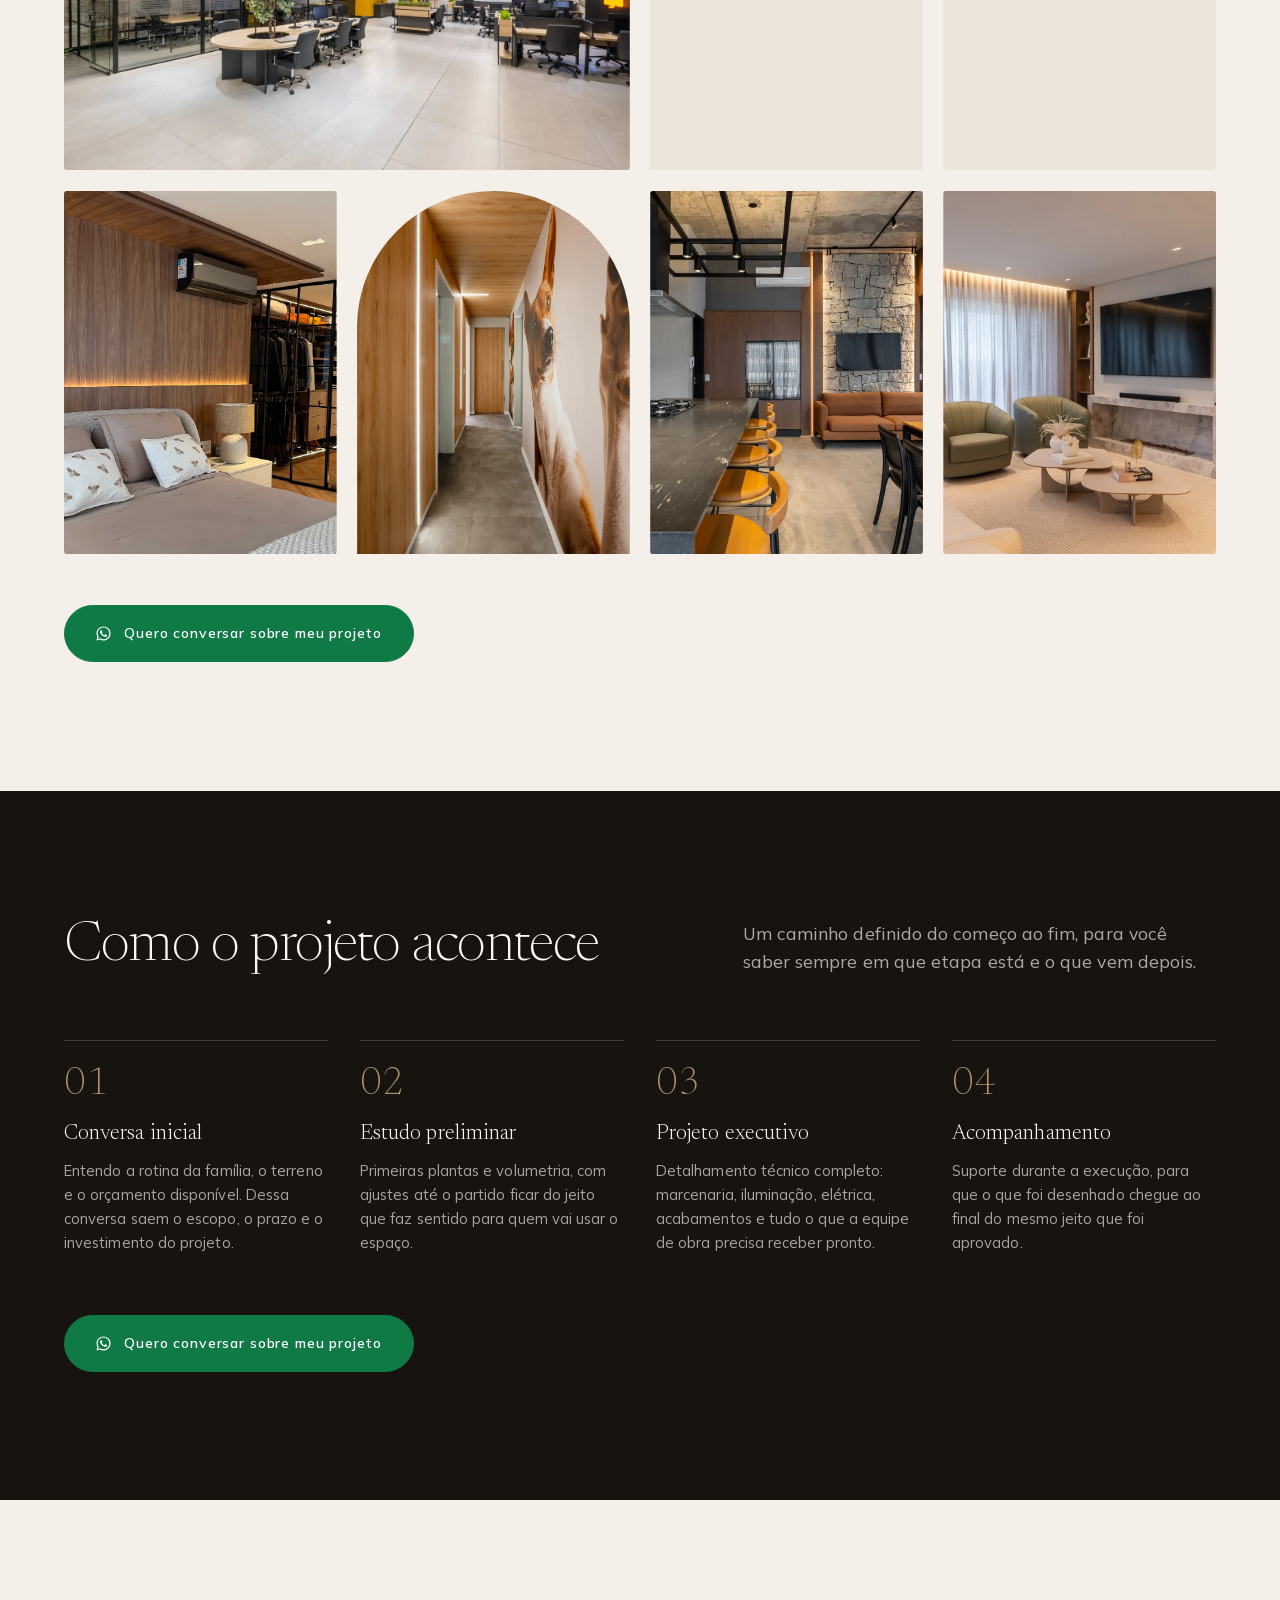
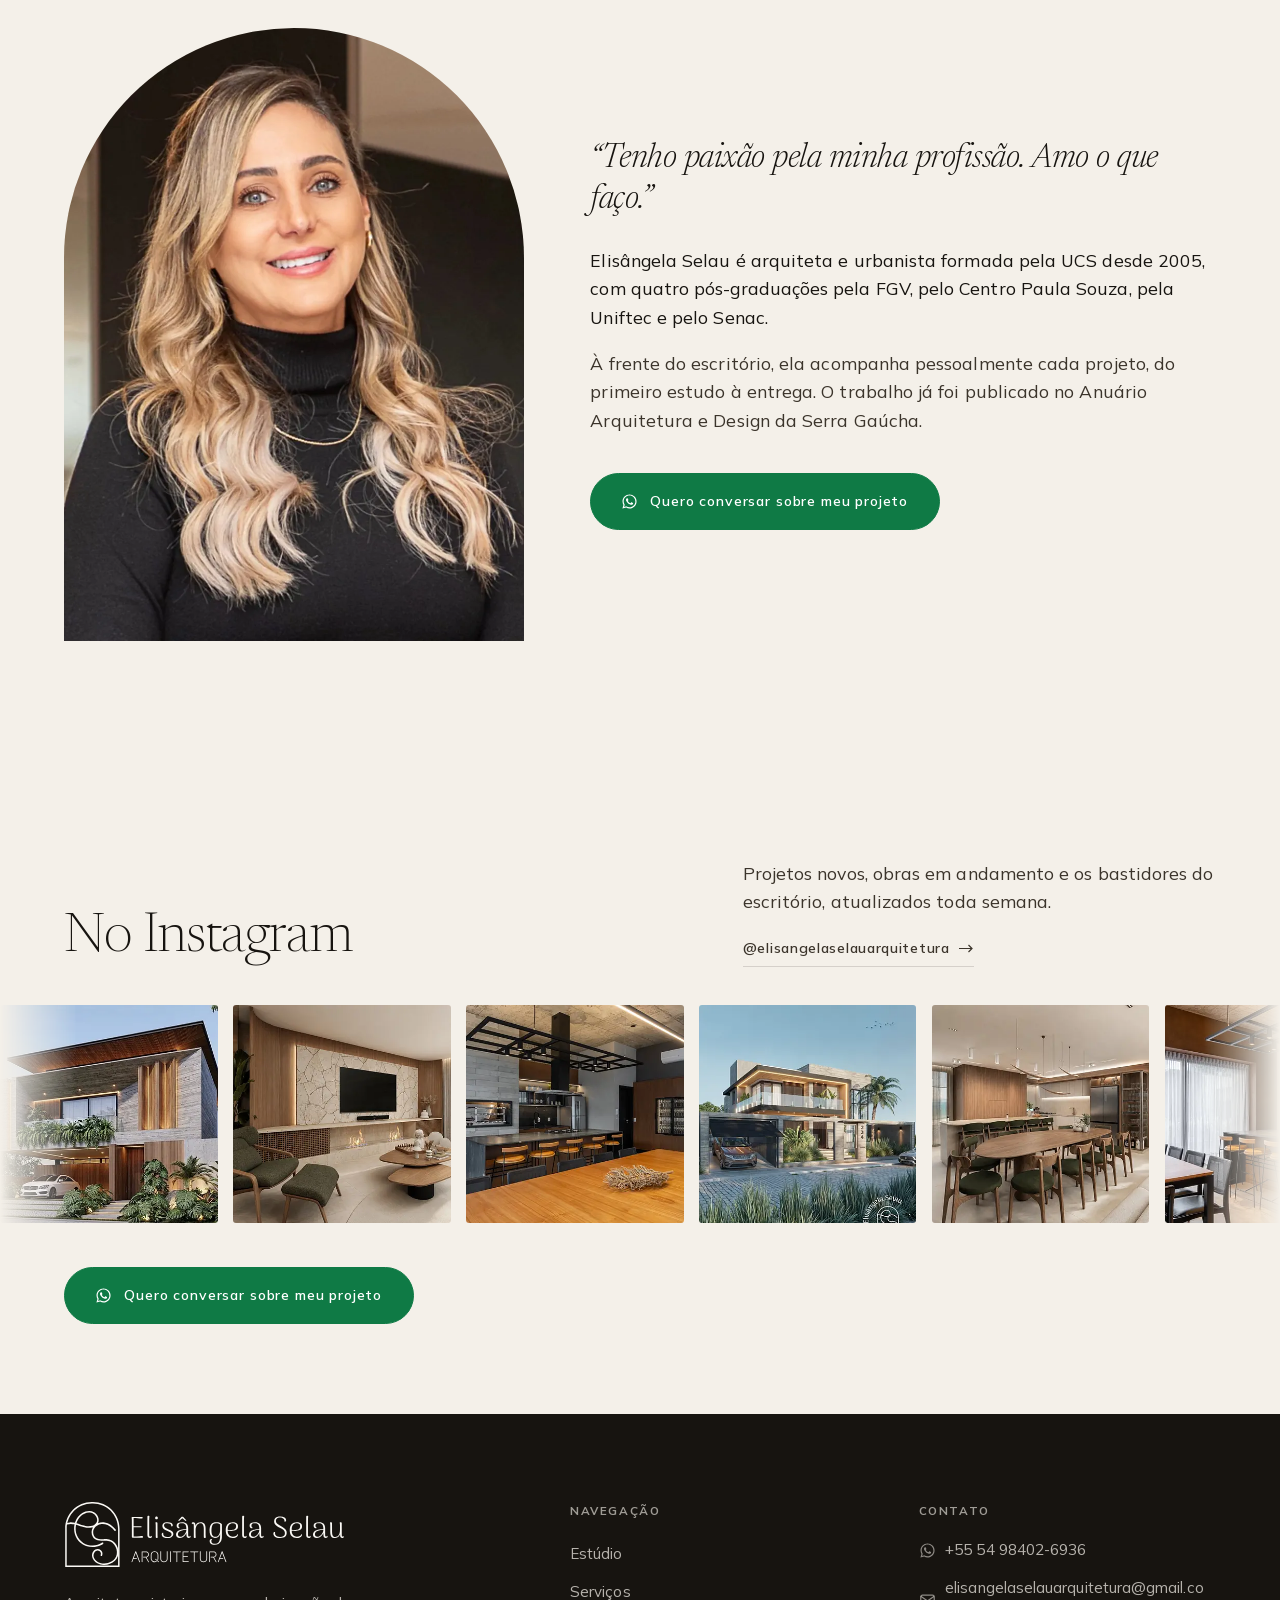
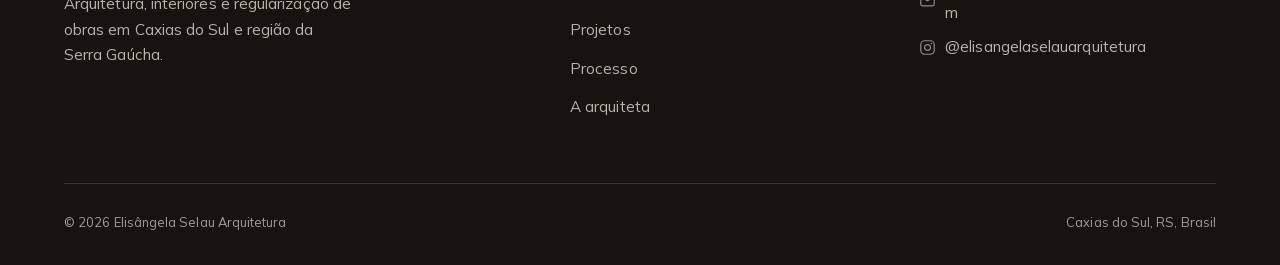
==== commit e09fc388: "refactor(contato): remove a seção e concentra o contato no rodapé Com o formulário fora, a seção vir" ====
--- a/index.html
+++ b/index.html
@@ -469,54 +469,10 @@
   </div>
 </section>
 
-<!-- ============================ CONTATO ============================ -->
-<section class="sec" id="contato">
-  <div class="wrap contact">
-    <div class="contact__aside">
-      <h2 class="serif" data-rise>Vamos conversar sobre o seu projeto?</h2>
-      <p data-rise data-d="1">
-        Conte o que você tem em mãos: um terreno, uma planta, uma reforma ou só a ideia.
-        Respondo pessoalmente com os próximos passos.
-      </p>
-      <dl class="info" data-rise data-d="2">
-        <div>
-          <dt>Localização</dt>
-          <dd>Caxias do Sul, RS</dd>
-        </div>
-        <div>
-          <dt>Telefone e WhatsApp</dt>
-          <dd><a href="tel:+5554984026936">+55 54 98402-6936</a></dd>
-        </div>
-        <div>
-          <dt>E-mail</dt>
-          <dd><a href="mailto:elisangelaselauarquitetura@gmail.com">elisangelaselauarquitetura@gmail.com</a></dd>
-        </div>
-        <div>
-          <dt>Instagram</dt>
-          <dd><a href="https://www.instagram.com/elisangelaselauarquitetura/" target="_blank" rel="noopener">@elisangelaselauarquitetura</a></dd>
-        </div>
-      </dl>
-    </div>
-
-    <div class="zap" data-rise data-d="1">
-      <p class="zap__lead serif">É só mandar mensagem.</p>
-      <p class="zap__txt">
-        Sem formulário e sem cadastro. O botão abre o WhatsApp com a conversa já começada,
-        e a partir daí você me conta o que precisa.
-      </p>
-      <a class="btn btn--zap" href="obrigado?c=contato">
-        <svg class="zap-ico" width="17" height="17" viewBox="0 0 24 24" fill="currentColor" aria-hidden="true"><path d="M12.04 2C6.58 2 2.13 6.45 2.13 11.91c0 1.75.46 3.45 1.32 4.95L2 22l5.25-1.38a9.9 9.9 0 0 0 4.79 1.22h.01c5.46 0 9.91-4.45 9.91-9.91 0-2.65-1.03-5.14-2.9-7.01A9.82 9.82 0 0 0 12.04 2Zm0 18.15h-.01a8.2 8.2 0 0 1-4.19-1.15l-.3-.18-3.12.82.83-3.04-.2-.31a8.22 8.22 0 0 1-1.26-4.38c0-4.54 3.7-8.23 8.25-8.23 2.2 0 4.27.86 5.83 2.41a8.19 8.19 0 0 1 2.41 5.83c0 4.54-3.7 8.23-8.24 8.23Zm4.52-6.16c-.25-.12-1.47-.72-1.69-.81-.23-.08-.39-.12-.56.13-.16.25-.64.8-.78.97-.15.16-.29.19-.53.06-.25-.12-1.05-.39-1.99-1.23-.74-.66-1.23-1.47-1.38-1.72-.14-.25-.01-.38.11-.5.11-.11.25-.29.37-.44.13-.15.17-.25.25-.42.08-.17.04-.31-.02-.44-.06-.12-.56-1.34-.76-1.84-.2-.48-.4-.42-.56-.43h-.47c-.17 0-.44.06-.66.31-.23.25-.87.85-.87 2.07 0 1.22.89 2.4 1.01 2.56.12.17 1.75 2.67 4.23 3.74.59.26 1.05.41 1.41.52.59.19 1.13.16 1.56.1.47-.07 1.47-.6 1.68-1.18.21-.58.21-1.08.14-1.18-.06-.11-.22-.17-.47-.29Z"/></svg>
-        Quero conversar sobre meu projeto
-      </a>
-      <p class="zap__note">Atendimento de segunda a sexta. A resposta costuma sair em até um dia útil.</p>
-    </div>
-  </div>
-</section>
-
 </main>
 
 <!-- ============================ RODAPÉ ============================ -->
-<footer class="foot">
+<footer class="foot" id="contato">
   <div class="wrap">
     <div class="foot__top">
       <div class="foot__brand">
@@ -537,11 +493,16 @@
 
       <div>
         <h3>Contato</h3>
-        <ul>
-          <li><a href="tel:+5554984026936">+55 54 98402-6936</a></li>
-          <li><a href="mailto:elisangelaselauarquitetura@gmail.com">elisangelaselauarquitetura@gmail.com</a></li>
-          <li><a href="https://www.instagram.com/elisangelaselauarquitetura/" target="_blank" rel="noopener">@elisangelaselauarquitetura</a></li>
-          <li><a href="obrigado?c=rodape">Quero conversar sobre meu projeto</a></li>
+        <ul class="foot__contato">
+          <li><a href="obrigado?c=rodape">
+            <svg width="17" height="17" viewBox="0 0 24 24" fill="currentColor" aria-hidden="true"><path d="M12.04 2C6.58 2 2.13 6.45 2.13 11.91c0 1.75.46 3.45 1.32 4.95L2 22l5.25-1.38a9.9 9.9 0 0 0 4.79 1.22h.01c5.46 0 9.91-4.45 9.91-9.91 0-2.65-1.03-5.14-2.9-7.01A9.82 9.82 0 0 0 12.04 2Zm0 18.15h-.01a8.2 8.2 0 0 1-4.19-1.15l-.3-.18-3.12.82.83-3.04-.2-.31a8.22 8.22 0 0 1-1.26-4.38c0-4.54 3.7-8.23 8.25-8.23 2.2 0 4.27.86 5.83 2.41a8.19 8.19 0 0 1 2.41 5.83c0 4.54-3.7 8.23-8.24 8.23Zm4.52-6.16c-.25-.12-1.47-.72-1.69-.81-.23-.08-.39-.12-.56.13-.16.25-.64.8-.78.97-.15.16-.29.19-.53.06-.25-.12-1.05-.39-1.99-1.23-.74-.66-1.23-1.47-1.38-1.72-.14-.25-.01-.38.11-.5.11-.11.25-.29.37-.44.13-.15.17-.25.25-.42.08-.17.04-.31-.02-.44-.06-.12-.56-1.34-.76-1.84-.2-.48-.4-.42-.56-.43h-.47c-.17 0-.44.06-.66.31-.23.25-.87.85-.87 2.07 0 1.22.89 2.4 1.01 2.56.12.17 1.75 2.67 4.23 3.74.59.26 1.05.41 1.41.52.59.19 1.13.16 1.56.1.47-.07 1.47-.6 1.68-1.18.21-.58.21-1.08.14-1.18-.06-.11-.22-.17-.47-.29Z"/></svg>
+            +55 54 98402-6936</a></li>
+          <li><a href="mailto:elisangelaselauarquitetura@gmail.com">
+            <svg width="17" height="17" viewBox="0 0 24 24" fill="none" stroke="currentColor" stroke-width="1.7" stroke-linecap="round" stroke-linejoin="round" aria-hidden="true"><rect x="2.5" y="4.5" width="19" height="15" rx="2.5"/><path d="m3 6.5 8.15 5.6a1.5 1.5 0 0 0 1.7 0L21 6.5"/></svg>
+            elisangelaselauarquitetura@gmail.com</a></li>
+          <li><a href="https://www.instagram.com/elisangelaselauarquitetura/" target="_blank" rel="noopener">
+            <svg width="17" height="17" viewBox="0 0 24 24" fill="none" stroke="currentColor" stroke-width="1.7" stroke-linecap="round" stroke-linejoin="round" aria-hidden="true"><rect x="2.5" y="2.5" width="19" height="19" rx="5.5"/><circle cx="12" cy="12" r="4.2"/><circle cx="17.6" cy="6.4" r="1.1" fill="currentColor" stroke="none"/></svg>
+            @elisangelaselauarquitetura</a></li>
         </ul>
       </div>
     </div>
--- a/assets/css/site.css
+++ b/assets/css/site.css
@@ -408,26 +408,13 @@
 .feed__track a:hover::after{opacity:.18}
 .feed:hover .feed__track{animation-play-state:paused}
 
-/* ---------- contato ---------- */
-.contact{display:grid; gap:clamp(2.5rem,5vw,5rem); grid-template-columns:minmax(0,.8fr) minmax(0,1.2fr)}
-.contact__aside .serif{font-size:clamp(1.6rem,2.6vw,2.25rem); font-weight:300; line-height:1.2; margin-bottom:1.3rem}
-.contact__aside p{color:var(--ink-2); max-width:34ch}
-.info{margin-top:2.5rem; display:grid; gap:1.5rem}
-.info div{padding-top:1.1rem; border-top:1px solid var(--line)}
-.info dt{font-size:.72rem; font-weight:700; letter-spacing:.14em; text-transform:uppercase; color:var(--muted); margin-bottom:.45rem}
-.info dd{margin:0; font-size:1.02rem; overflow-wrap:anywhere}
-.info a:hover{color:var(--bronze-deep)}
-
-/* ---------- bloco do WhatsApp (substituiu o formulário) ---------- */
-.zap{display:grid; gap:1.15rem; align-content:start; padding:clamp(1.75rem,3vw,2.6rem);
-  border:1px solid var(--line); border-radius:4px; background:var(--paper-2)}
-.zap__lead{font-size:clamp(1.35rem,2.2vw,1.85rem); font-weight:300; line-height:1.25; color:var(--ink)}
-.zap__txt{color:var(--ink-2); line-height:1.66; max-width:44ch}
-.zap__note{font-size:.8rem; color:var(--muted); line-height:1.5; max-width:40ch}
-.btn--zap{justify-self:start; gap:.6rem; padding-block:.95rem}
+/* ícone do WhatsApp nos botões */
 .zap-ico{flex:none}
-@media (max-width:900px){ .contact{grid-template-columns:1fr} }
-@media (max-width:560px){ .form__row{grid-template-columns:1fr} }
+
+/* lista de contato do rodapé: ícone e texto na mesma linha de base */
+.foot__contato a{display:inline-flex; align-items:center; gap:.6rem}
+.foot__contato svg{flex:none; opacity:.75; transition:opacity .35s var(--ease)}
+.foot__contato a:hover svg{opacity:1}
 
 /* ---------- rodapé ---------- */
 .foot{background:var(--ink); color:rgba(244,240,233,.72); padding-block:clamp(3.5rem,7vw,5.5rem) 2rem}
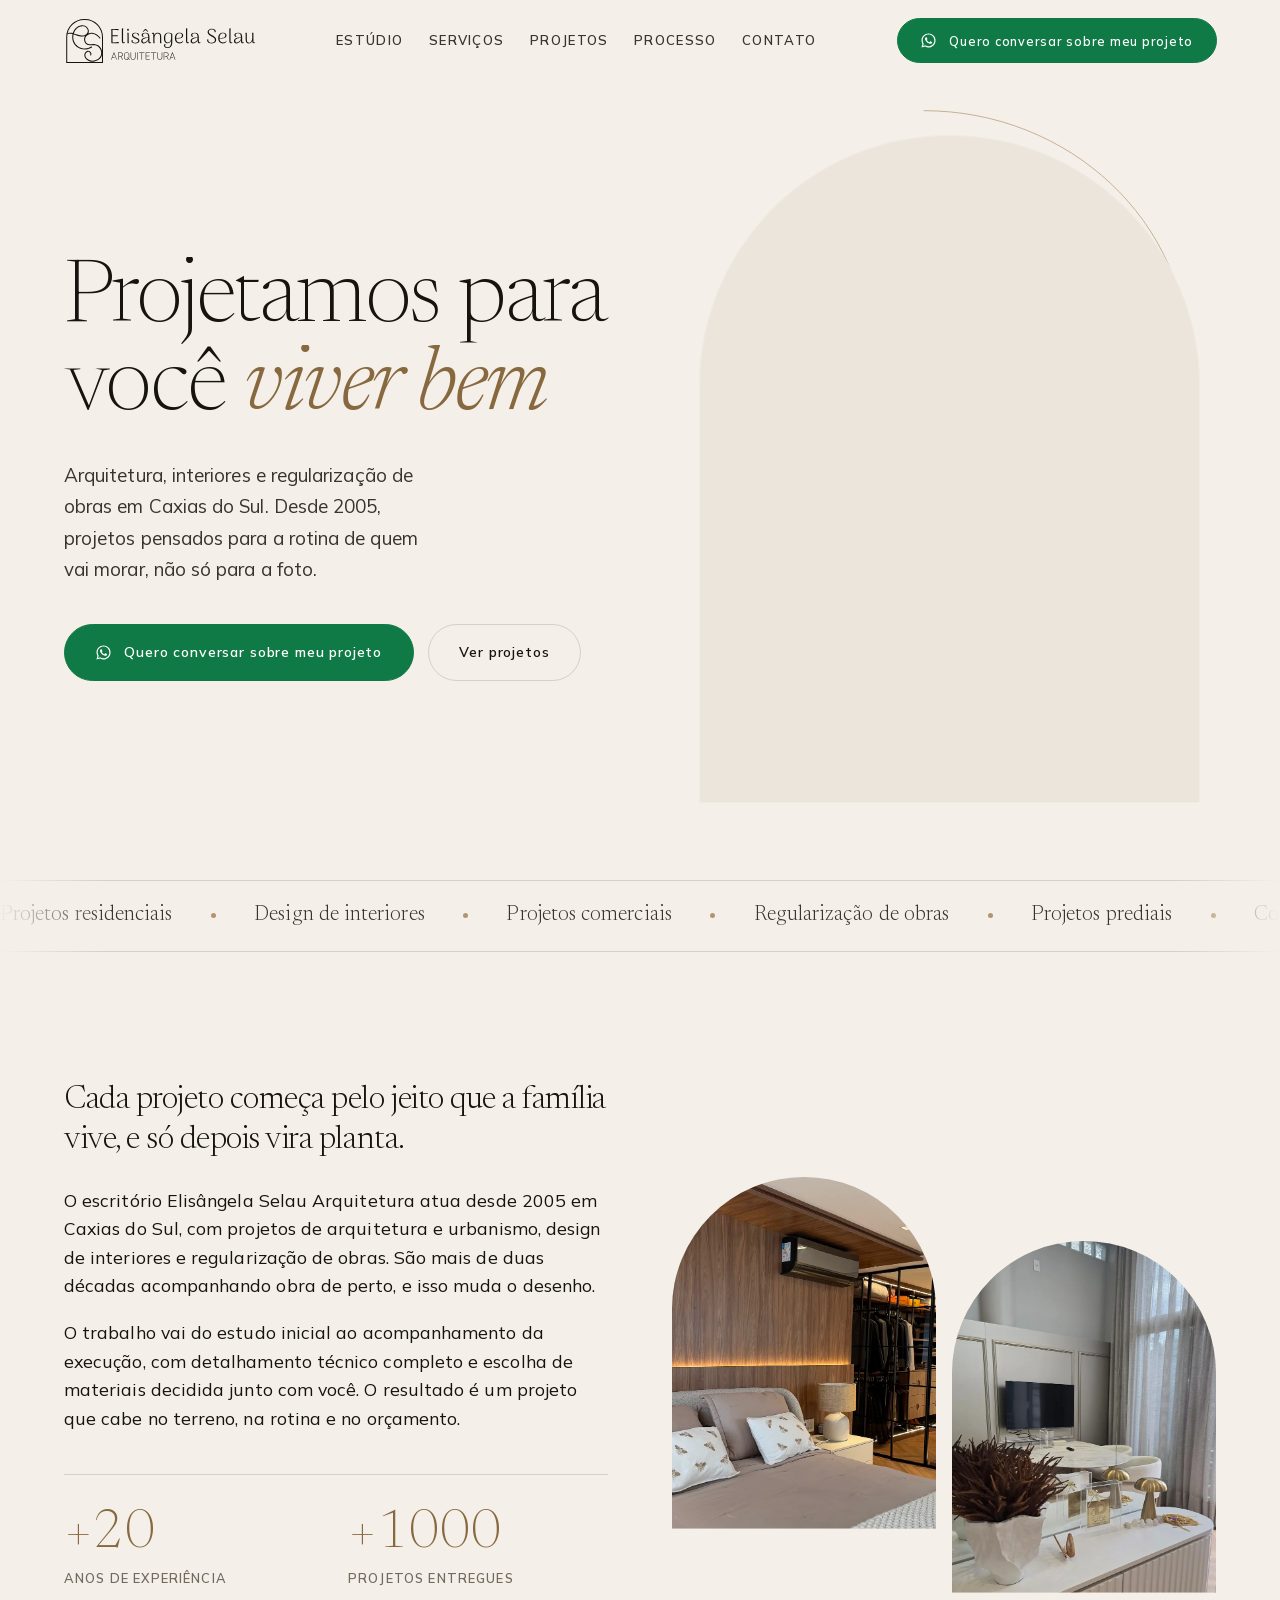
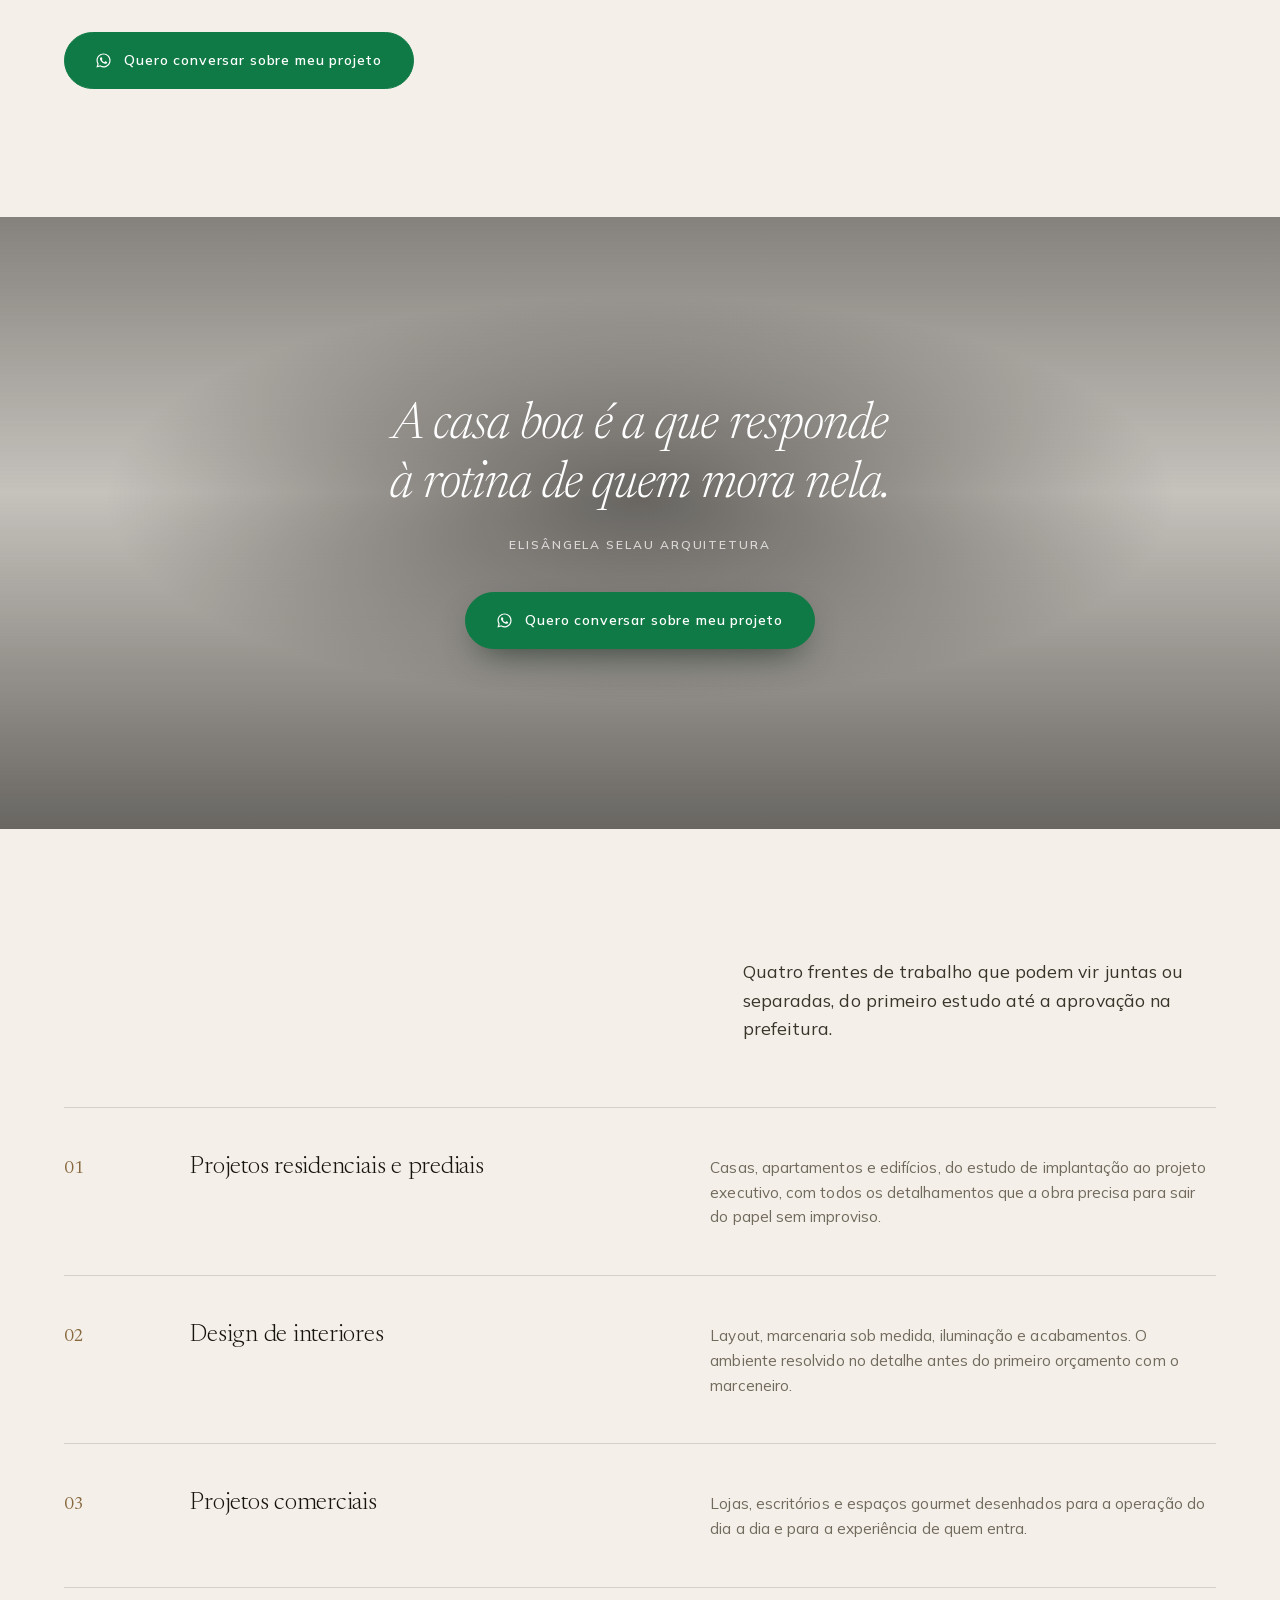
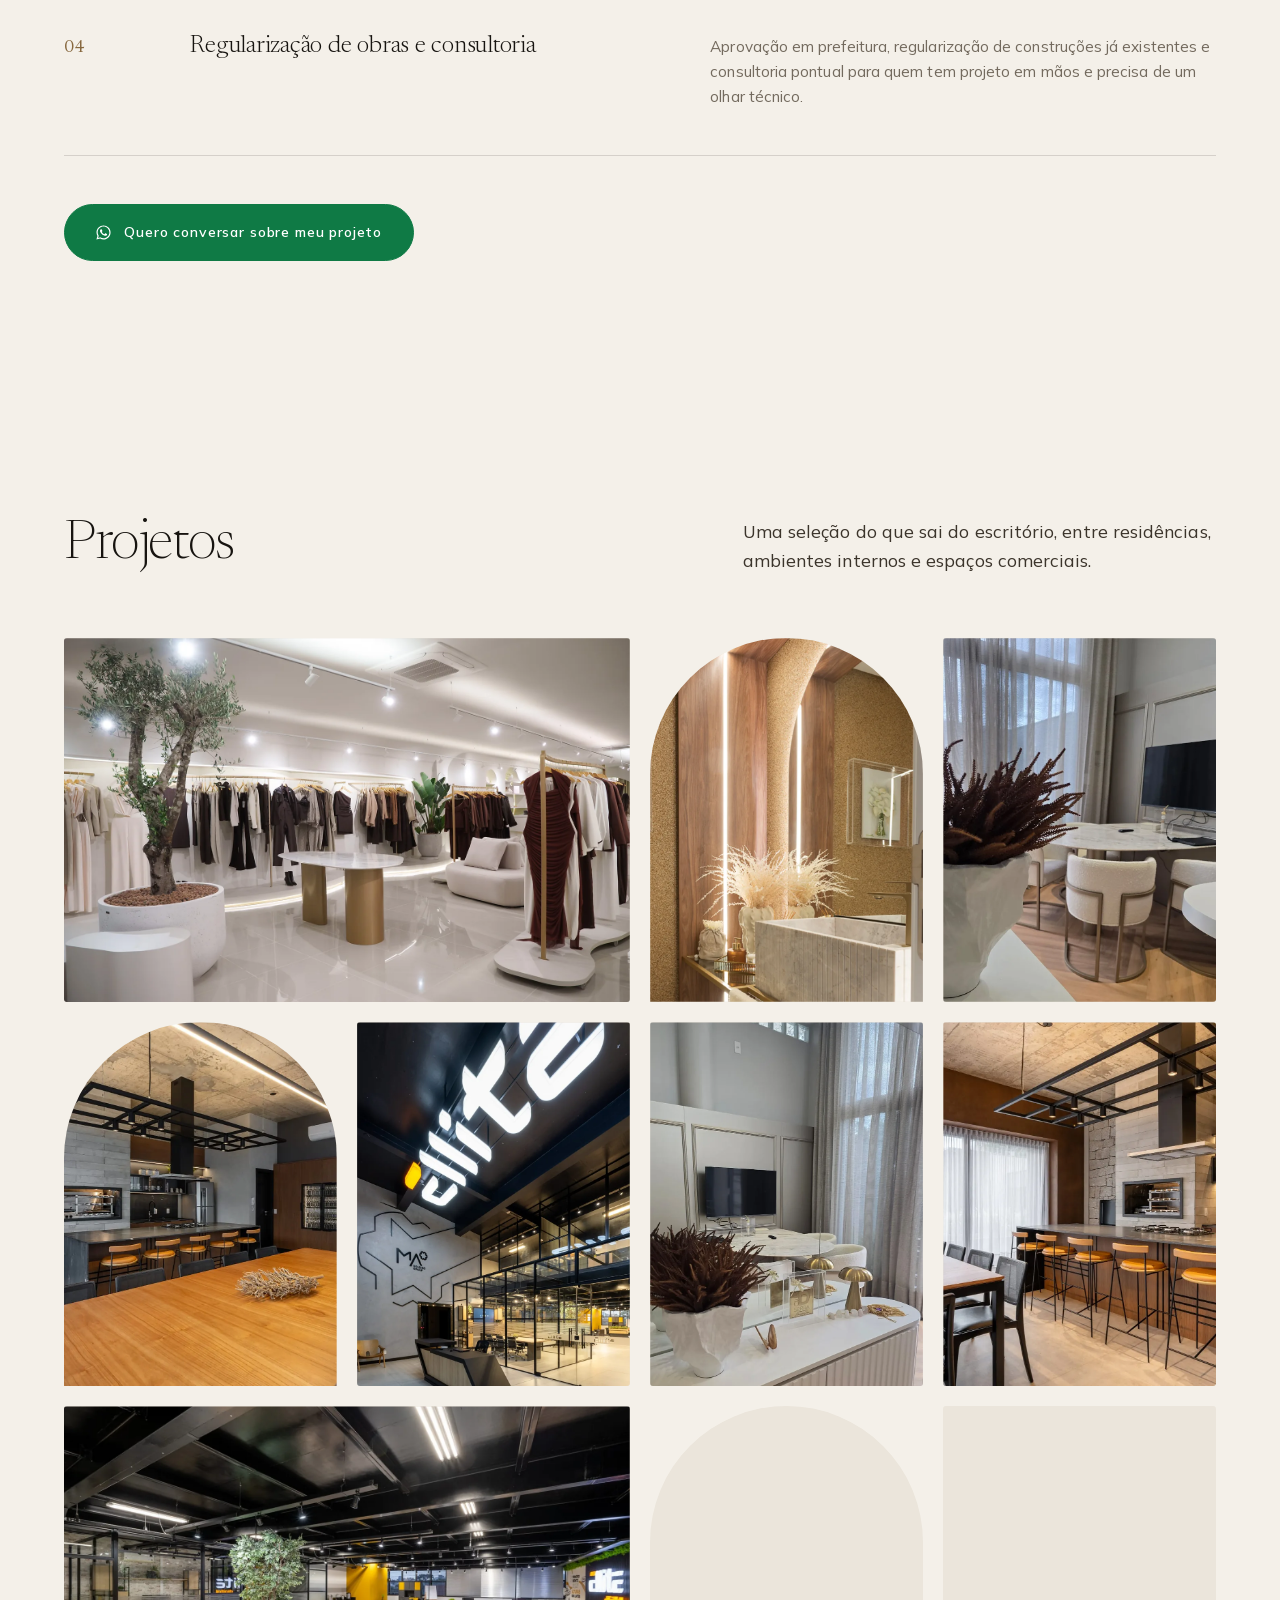
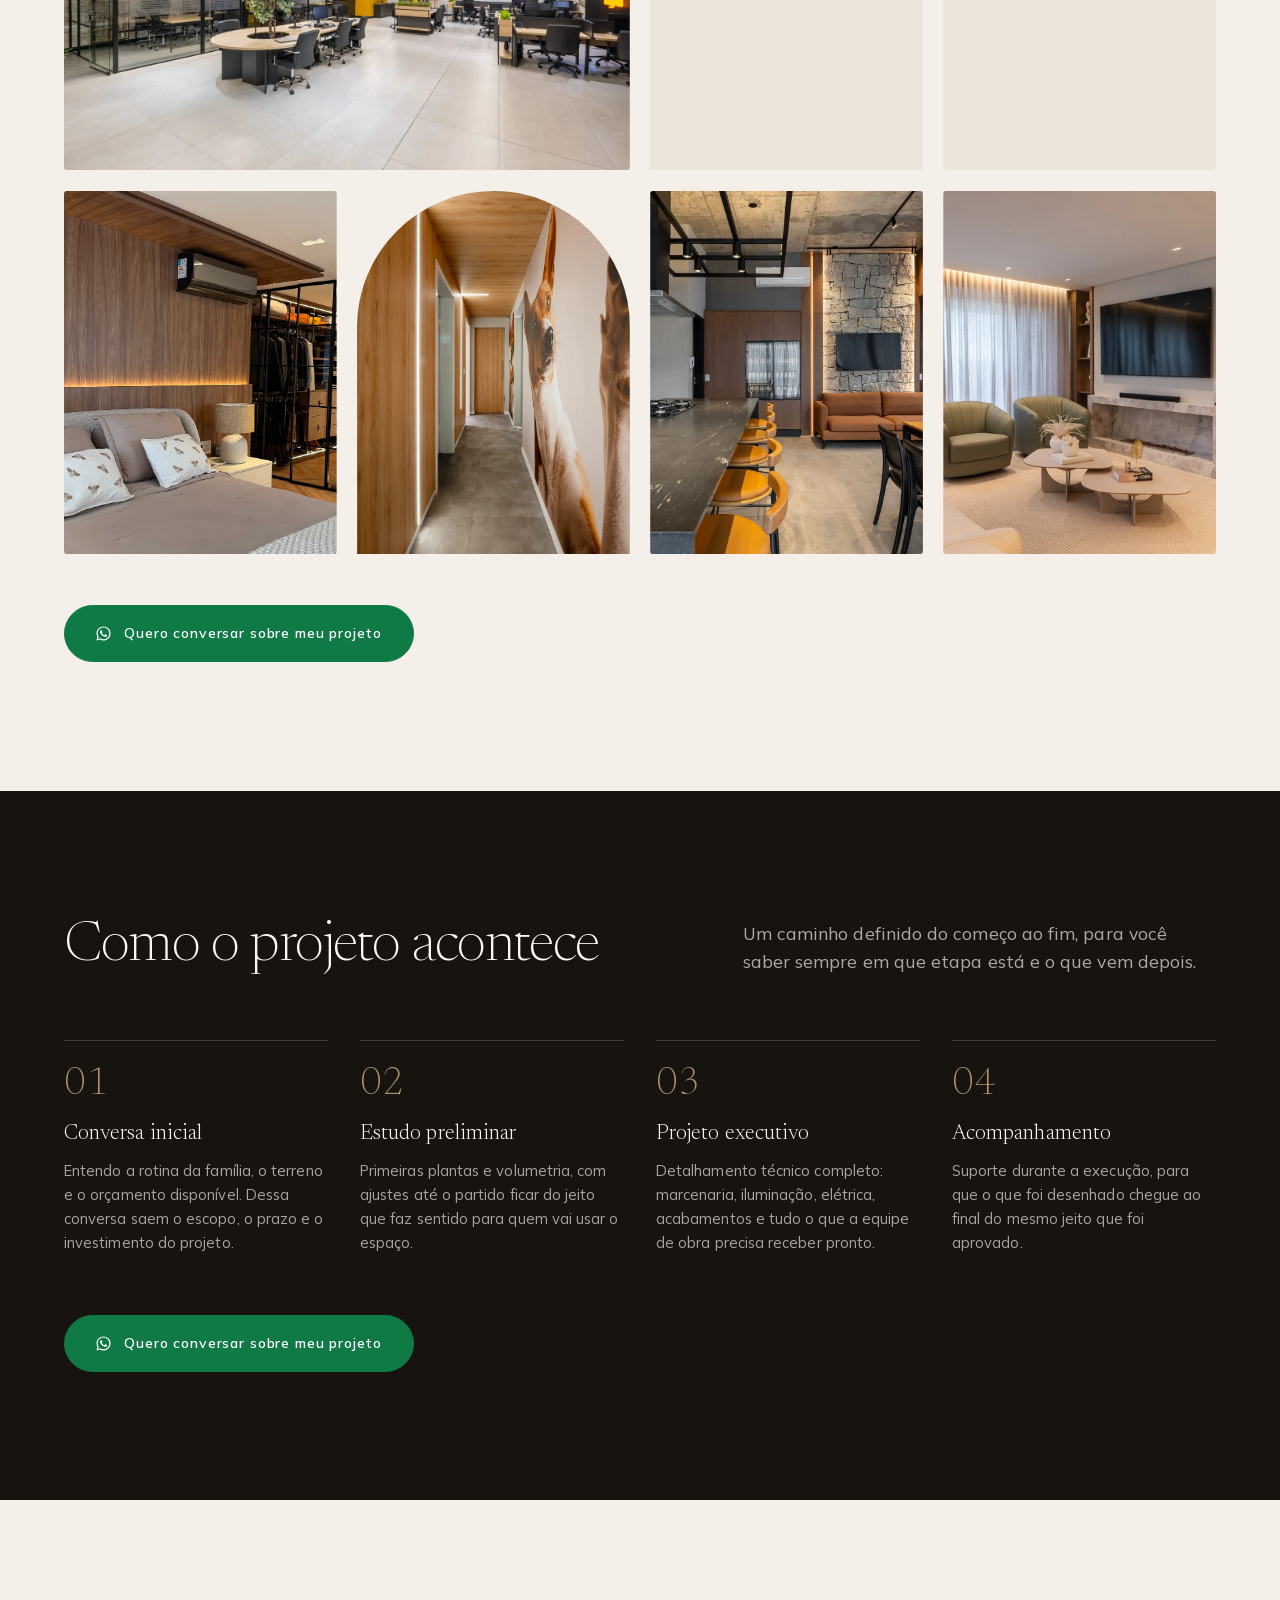
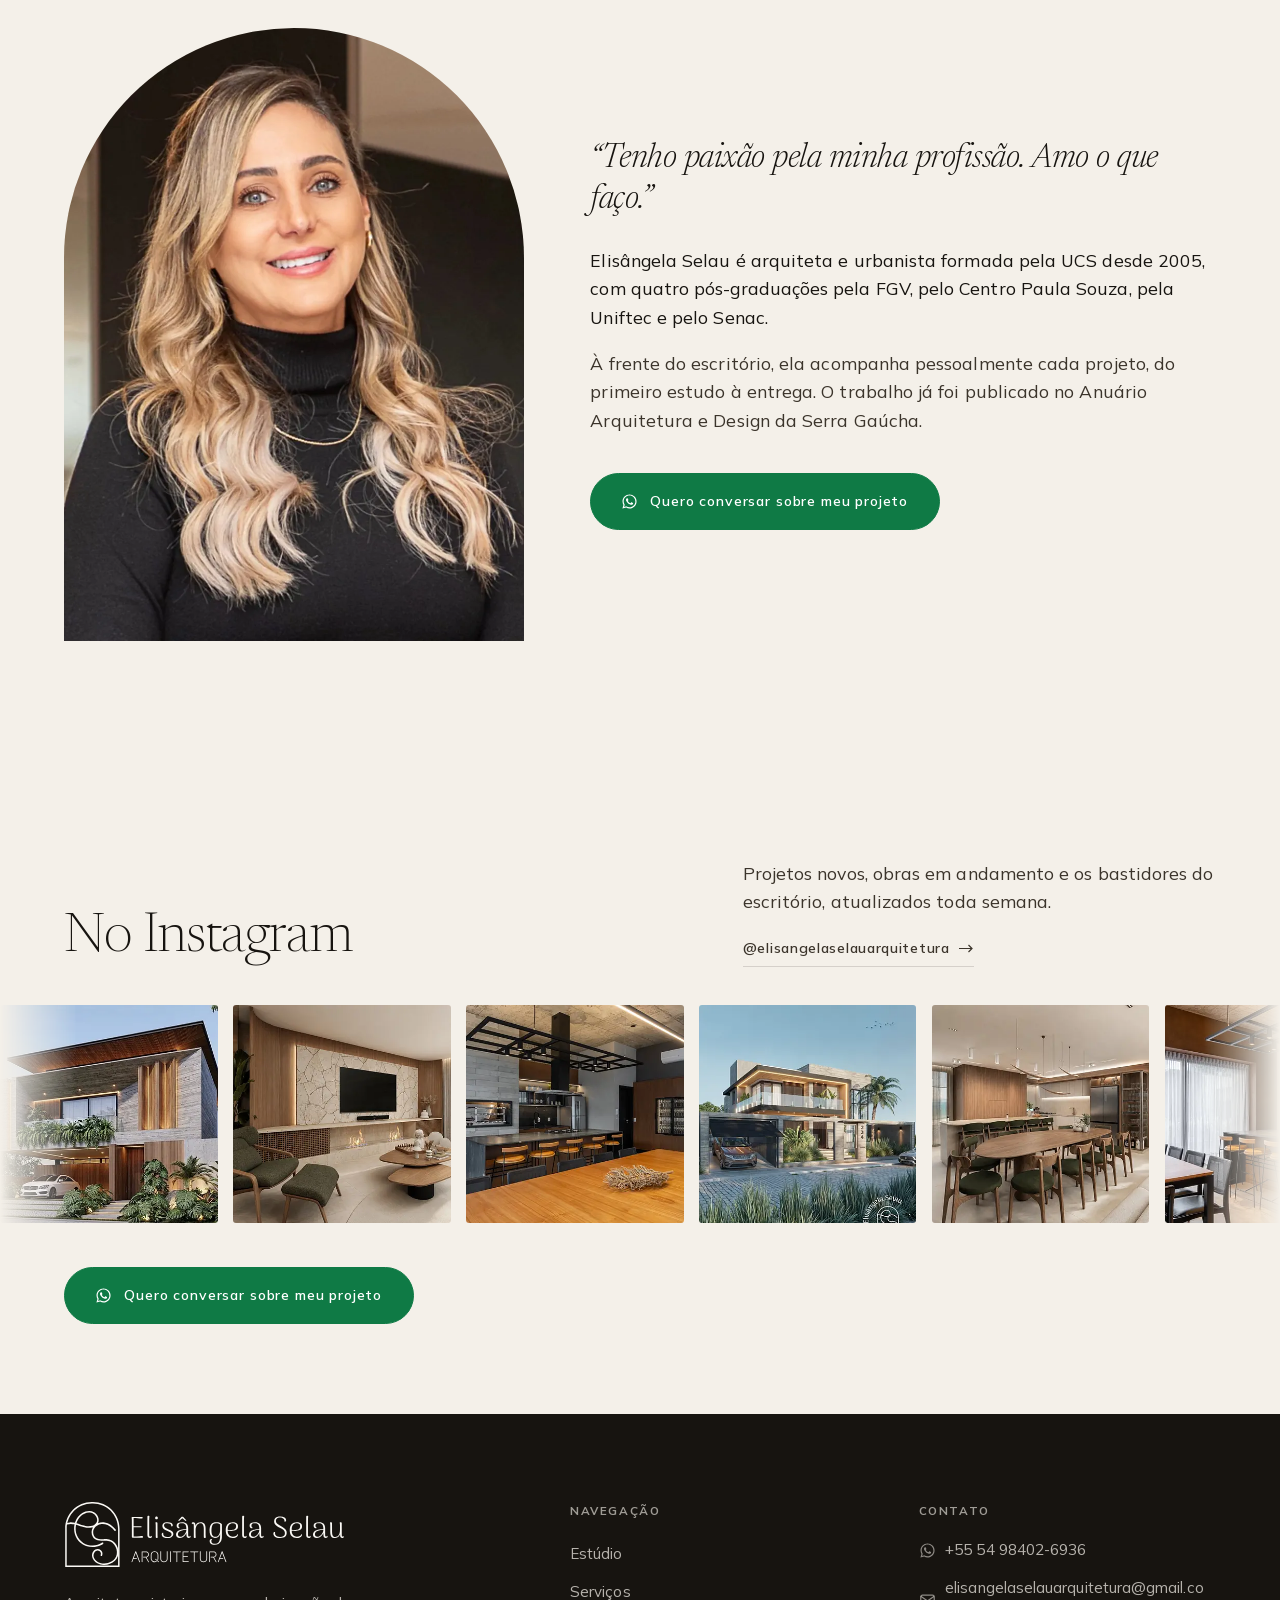
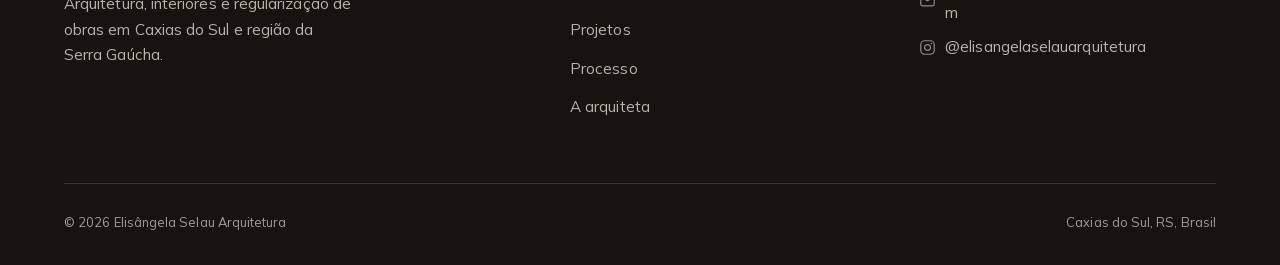
==== commit 0a4791be: "content(estudio): dois indicadores no lugar de tres Troca "2005 / 04 pos-graduacoes / 03 frentes" po" ====
--- a/index.html
+++ b/index.html
@@ -152,9 +152,8 @@
         na rotina e no orçamento.
       </p>
       <dl class="stats" data-rise data-d="3">
-        <div><dt><span class="kin"><span>2005</span></span></dt><dd>No mercado desde</dd></div>
-        <div><dt><span class="kin"><span>04</span></span></dt><dd>Pós-graduações</dd></div>
-        <div><dt><span class="kin"><span>03</span></span></dt><dd>Frentes de projeto</dd></div>
+        <div><dt><span class="kin"><span>+20</span></span></dt><dd>Anos de experiência</dd></div>
+        <div><dt><span class="kin"><span>+1000</span></span></dt><dd>Projetos entregues</dd></div>
       </dl>
       <div style="margin-top:clamp(2rem,4vw,2.75rem)" data-rise>
         <a class="btn" href="obrigado?c=estudio" data-cta="estudio">
--- a/assets/css/site.css
+++ b/assets/css/site.css
@@ -285,7 +285,7 @@
   font-size:clamp(1.5rem,2.5vw,2.15rem); font-weight:300; line-height:1.26;
   letter-spacing:-.015em; margin-bottom:1.6rem;
 }
-.stats{display:grid; grid-template-columns:repeat(3,1fr); gap:1.5rem; margin-top:2.6rem; padding-top:2rem; border-top:1px solid var(--line)}
+.stats{display:grid; grid-template-columns:repeat(2,1fr); gap:1.5rem; margin-top:2.6rem; padding-top:2rem; border-top:1px solid var(--line)}
 .stats dt{font-family:var(--serif); font-weight:200; font-size:clamp(2.4rem,4.5vw,3.4rem); line-height:1; color:var(--bronze-deep)}
 .stats dd{margin:.55rem 0 0; font-size:.8rem; font-weight:600; letter-spacing:.09em; text-transform:uppercase; color:var(--muted); line-height:1.4}
 .studio__media{display:grid; gap:1rem; grid-template-columns:1fr 1fr; align-items:start}
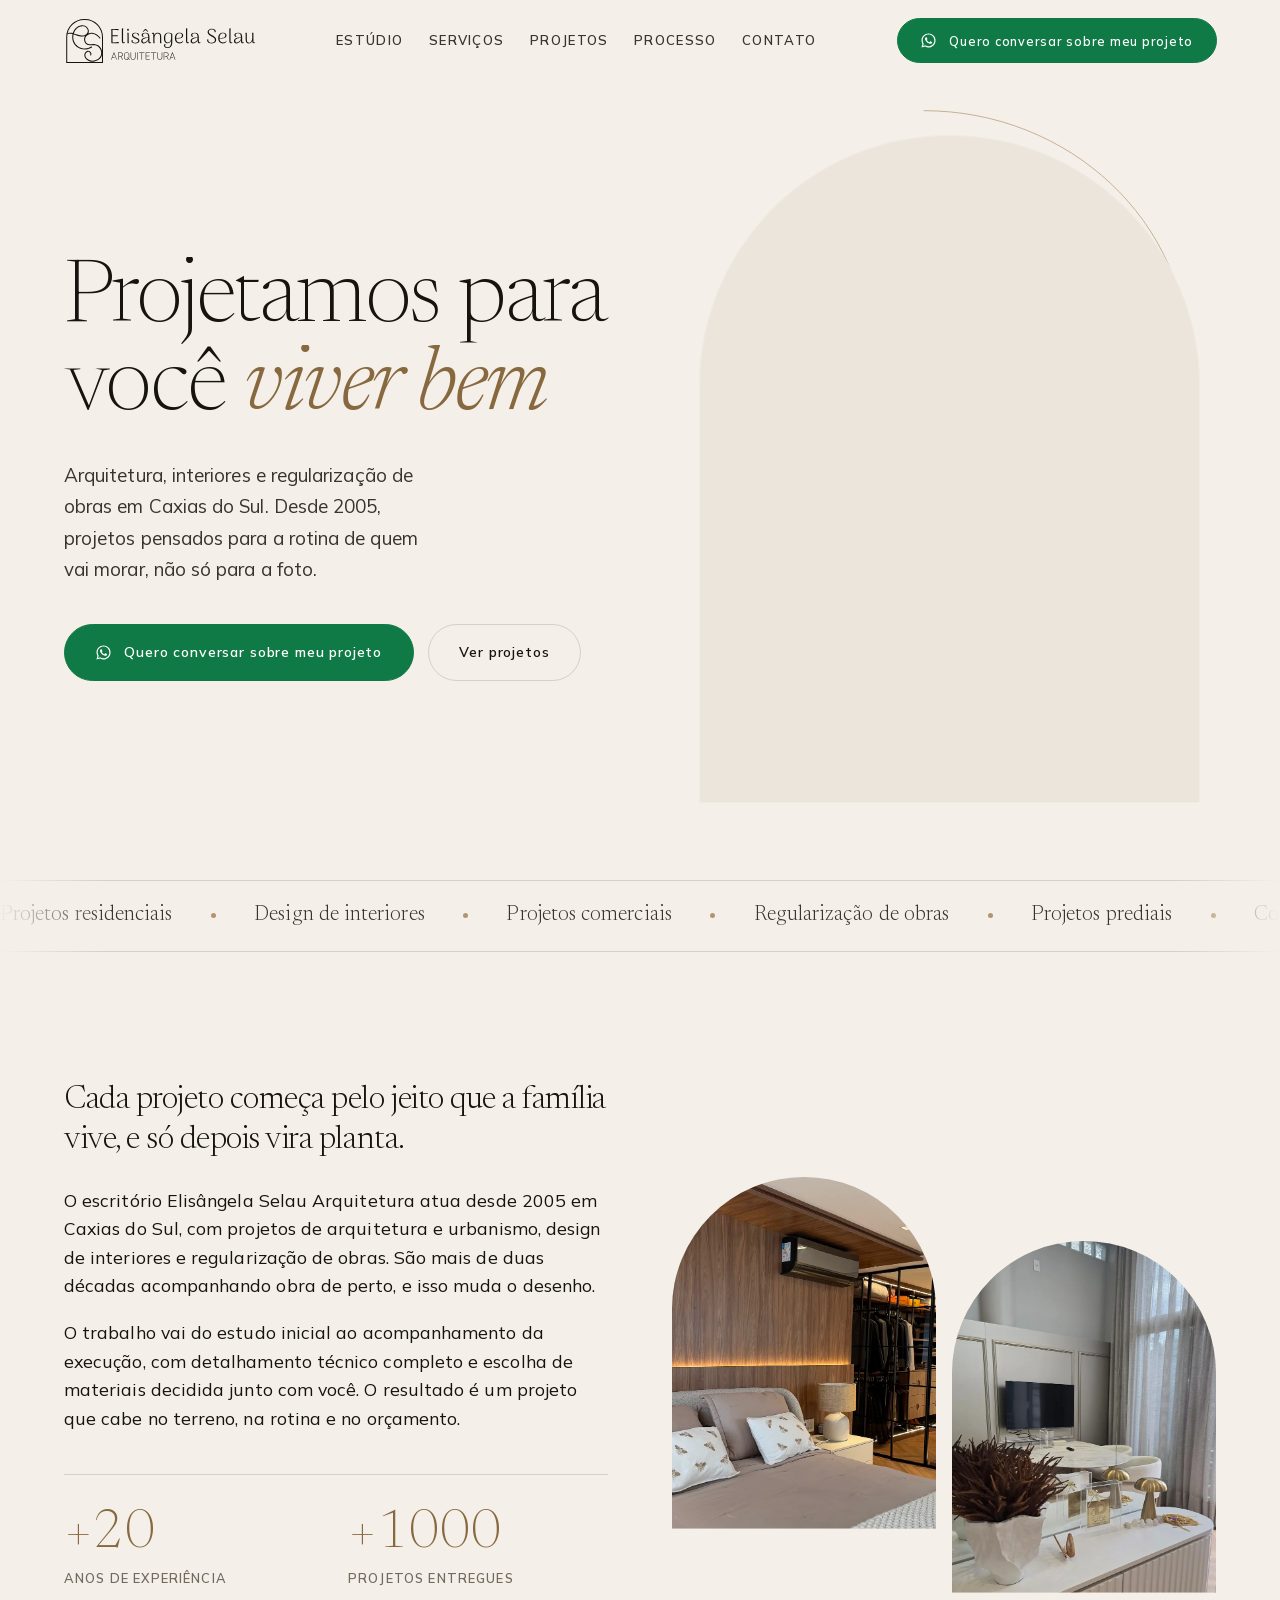
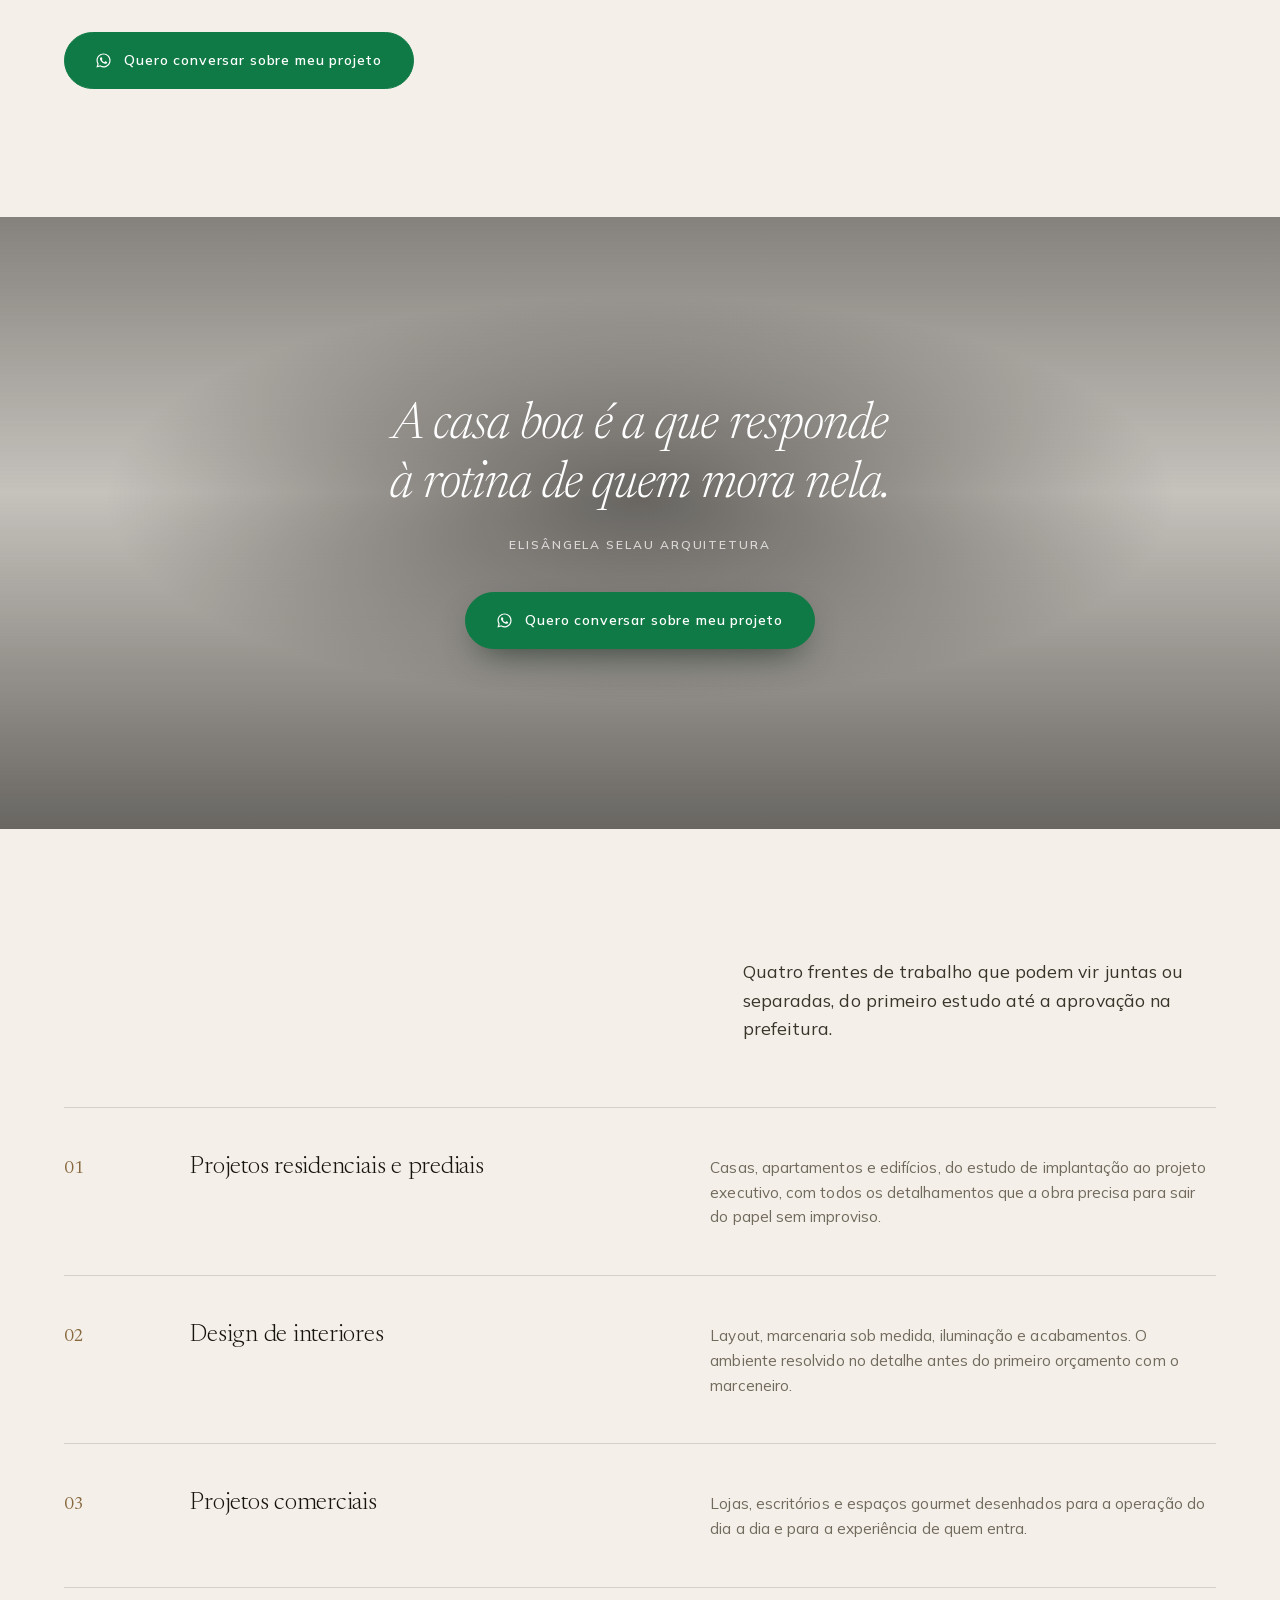
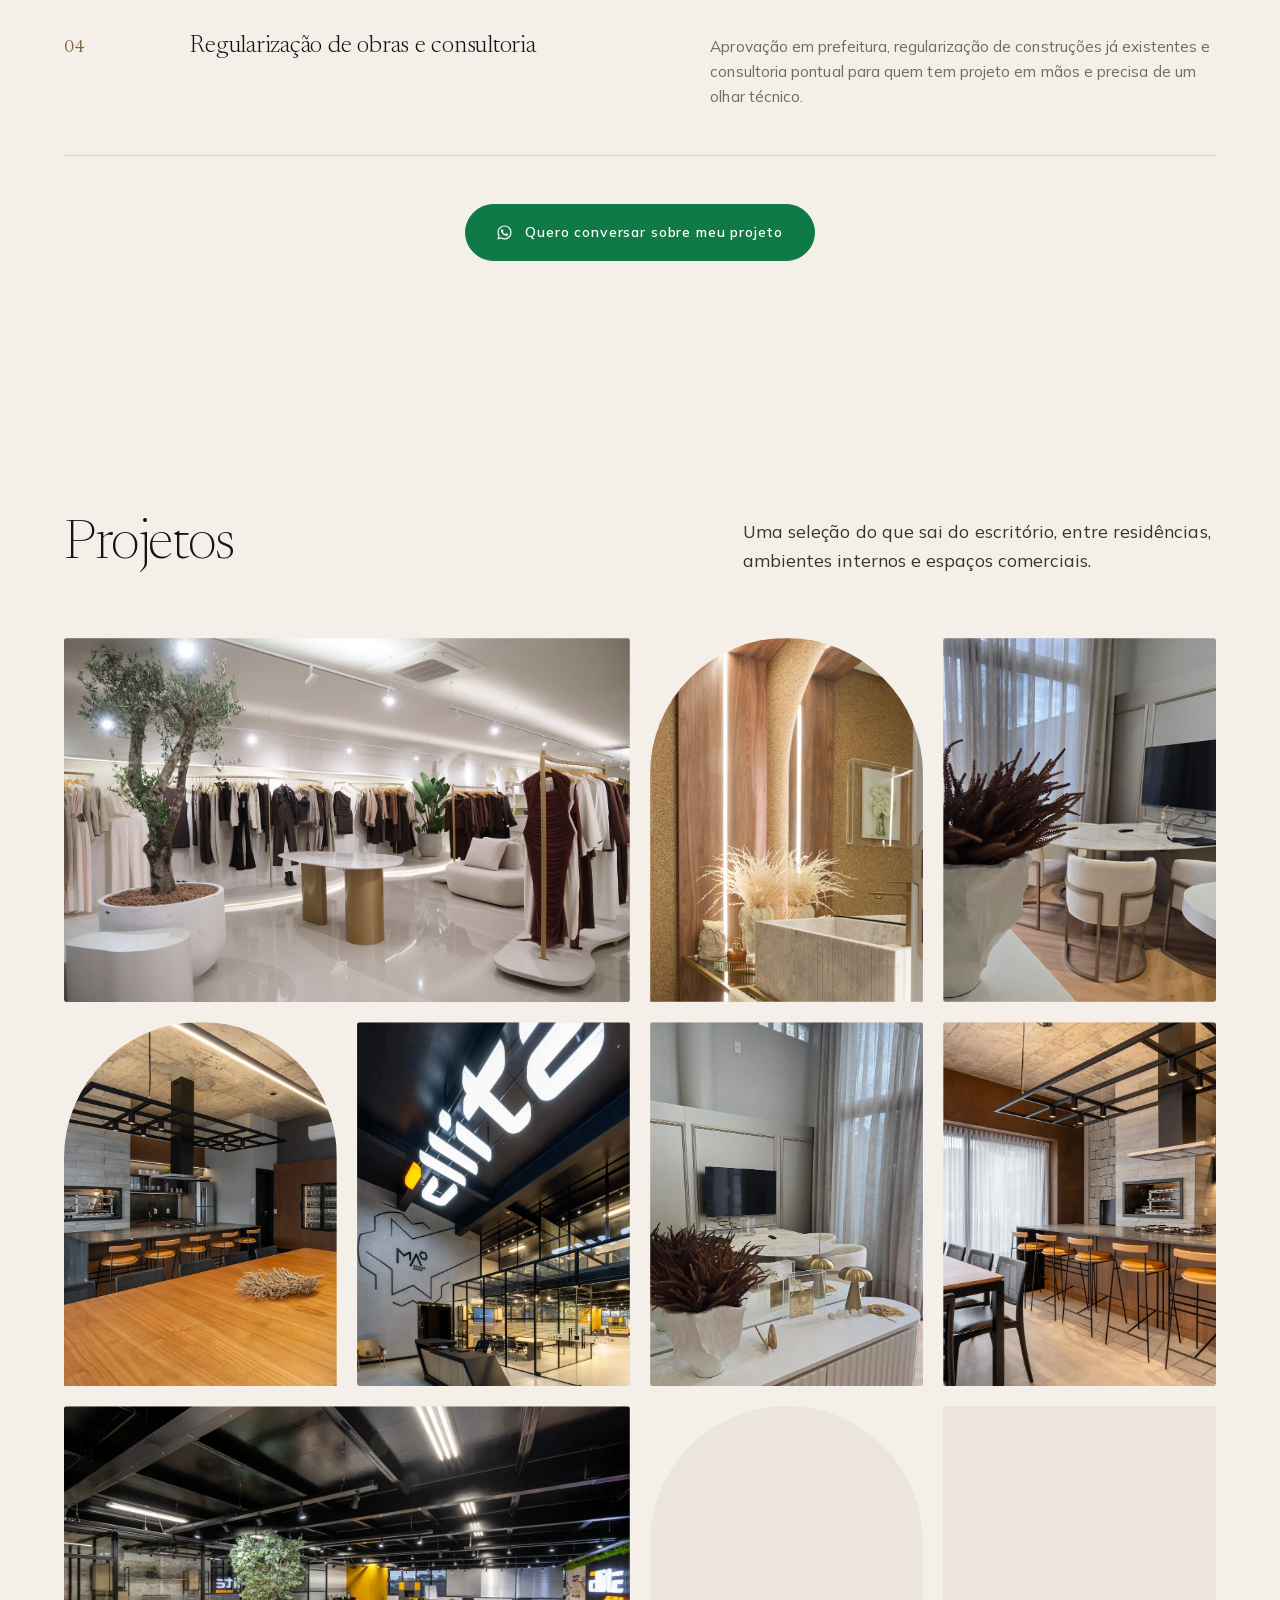
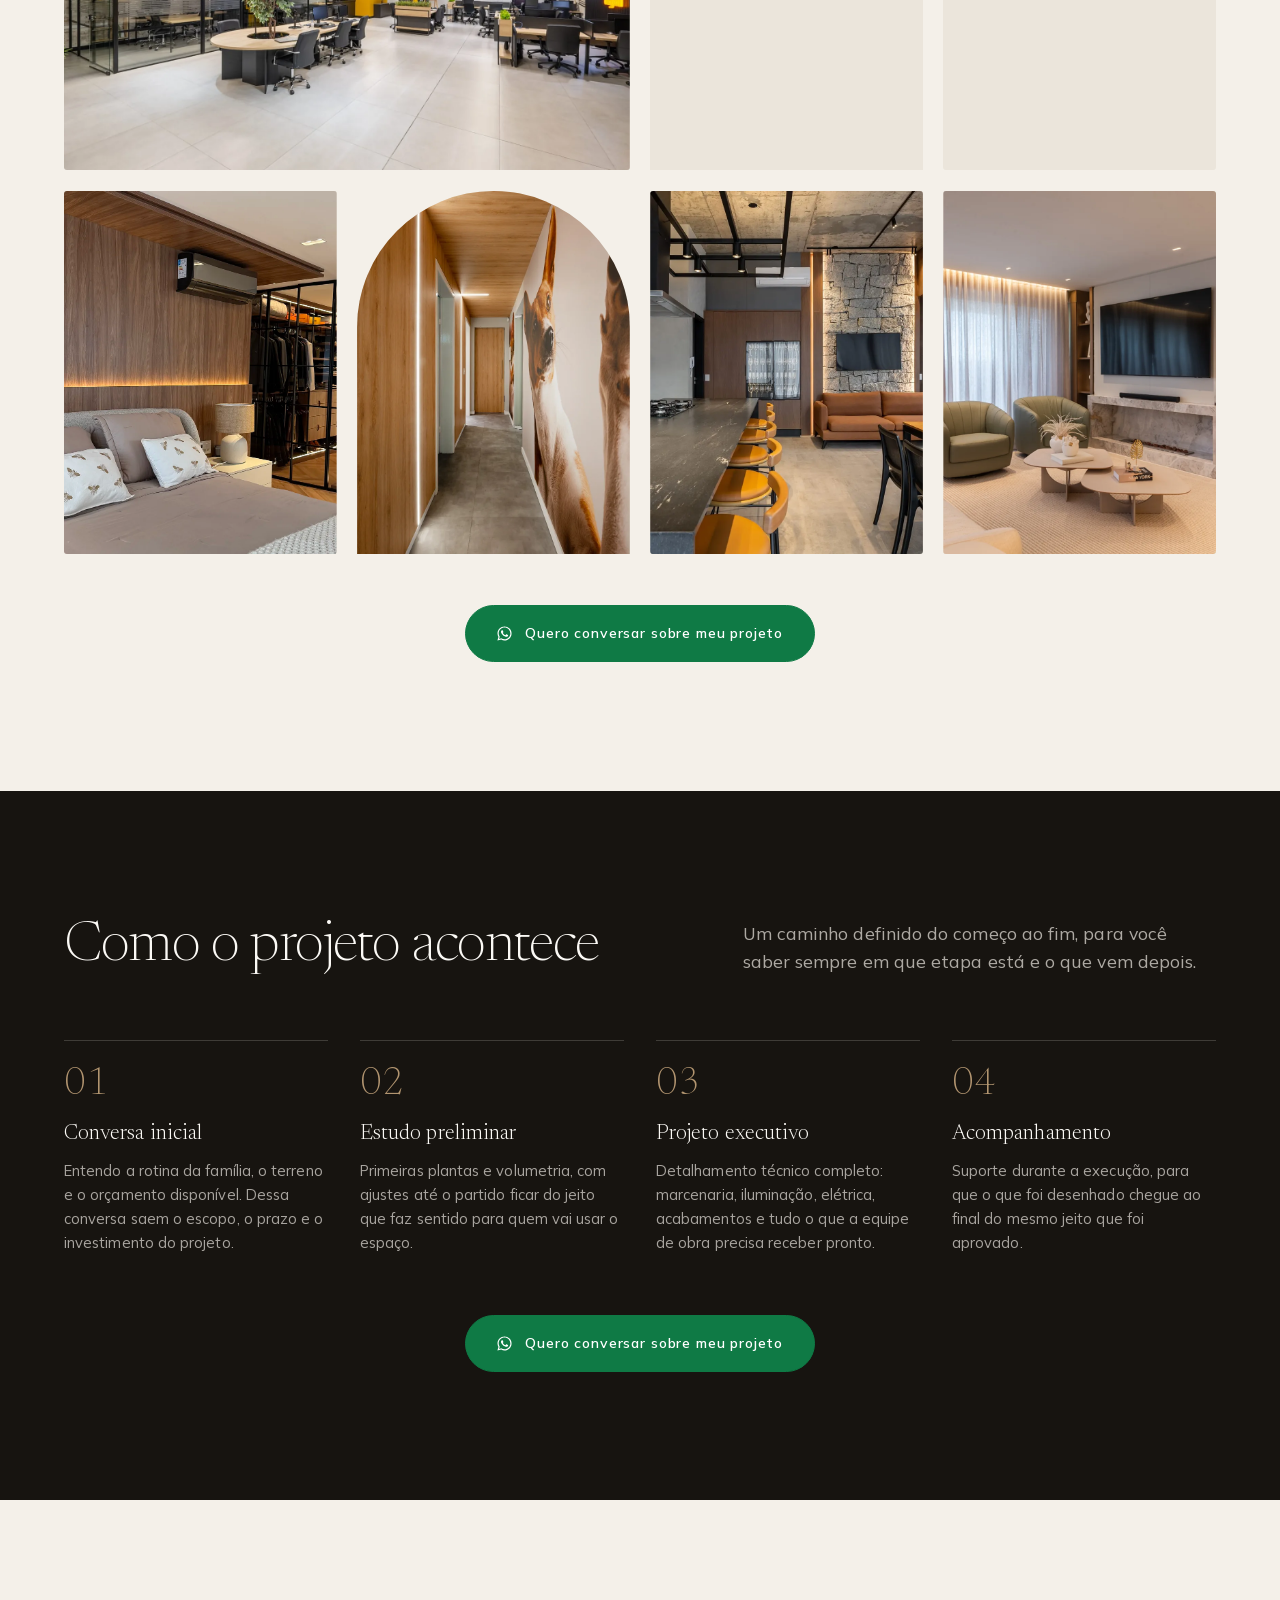
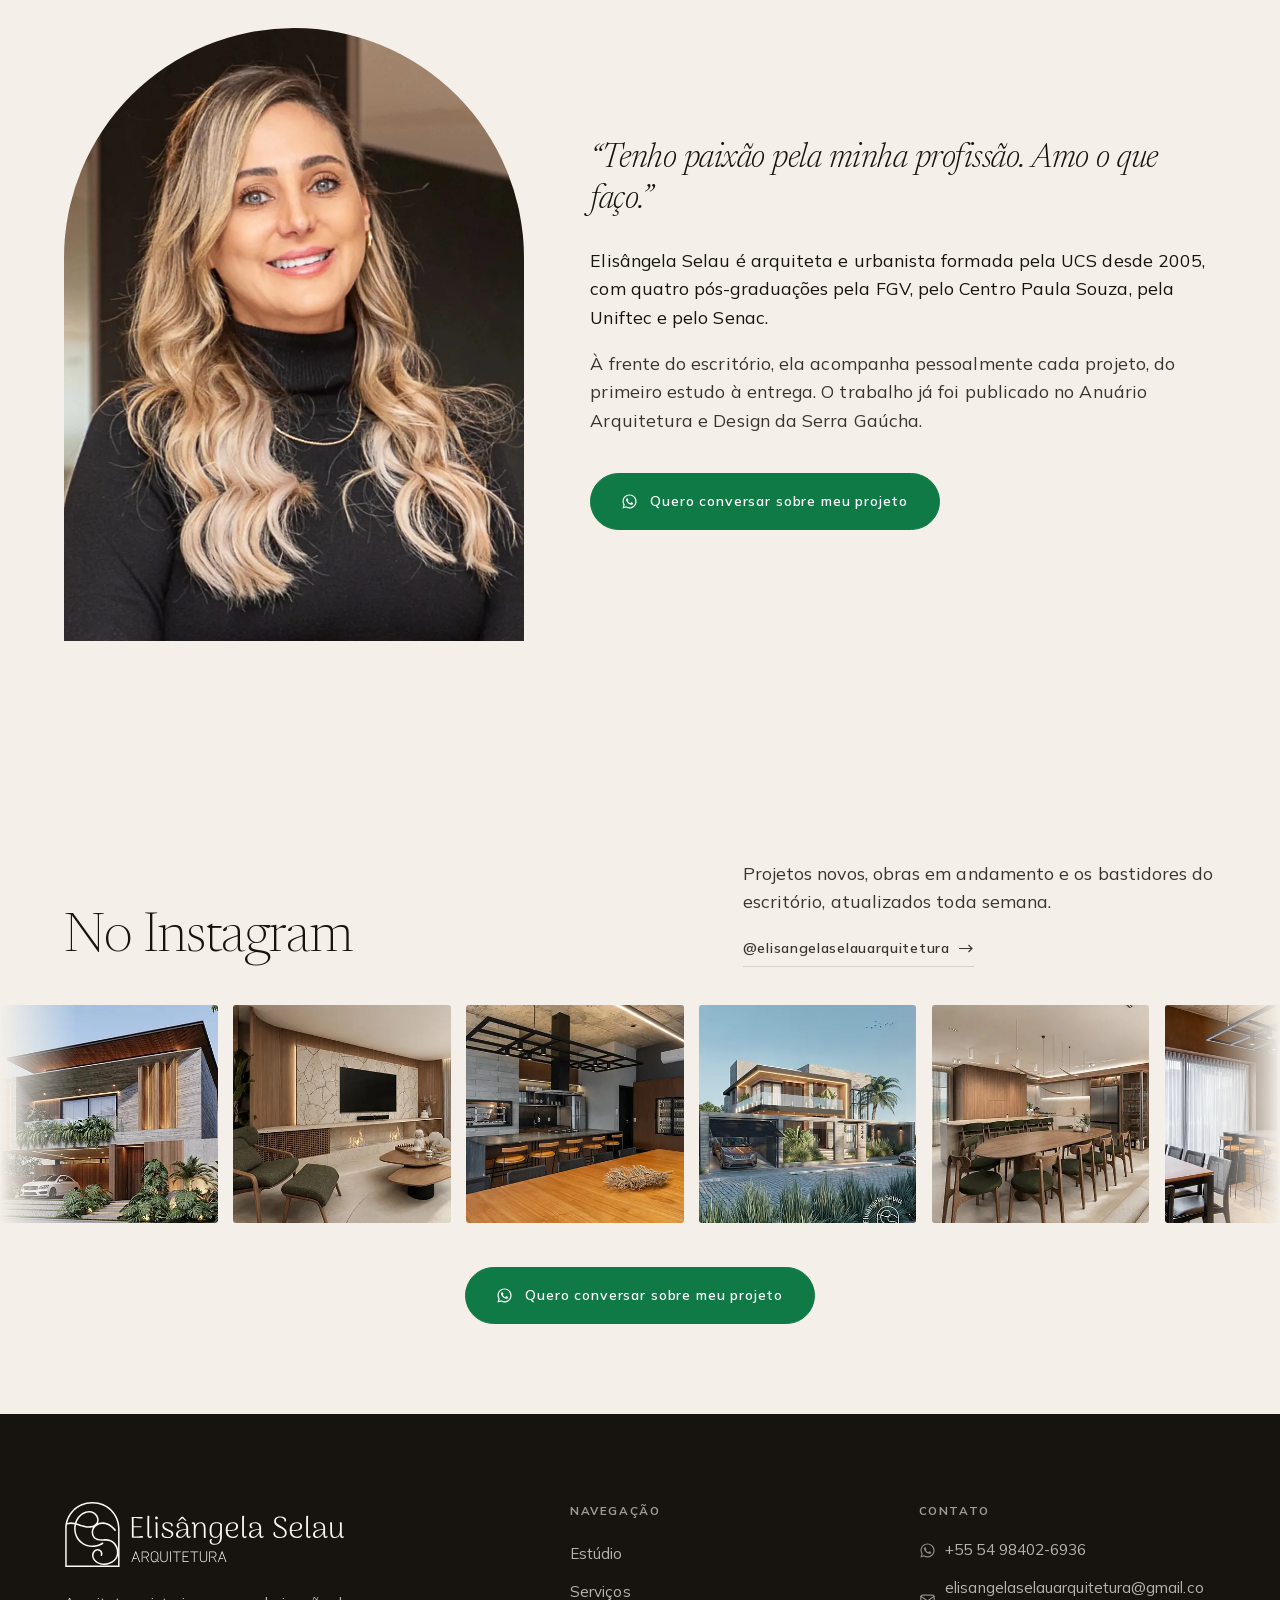
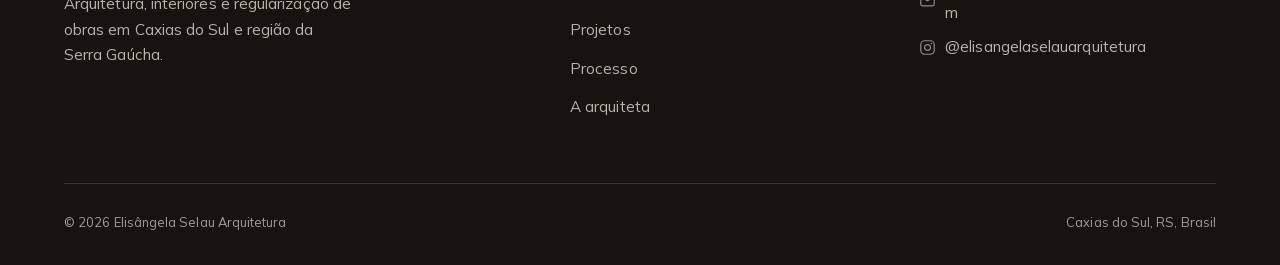
==== commit fe48821d: "feat: Google Tag Manager (GTM-5HN8STRT) e CTAs de secao centralizados - GTM no head e noscript no bo" ====
--- a/index.html
+++ b/index.html
@@ -3,6 +3,15 @@
 <head>
 <meta charset="utf-8">
 <meta name="viewport" content="width=device-width,initial-scale=1">
+
+<!-- Google Tag Manager -->
+<script>(function(w,d,s,l,i){w[l]=w[l]||[];w[l].push({'gtm.start':
+new Date().getTime(),event:'gtm.js'});var f=d.getElementsByTagName(s)[0],
+j=d.createElement(s),dl=l!='dataLayer'?'&l='+l:'';j.async=true;j.src=
+'https://www.googletagmanager.com/gtm.js?id='+i+dl;f.parentNode.insertBefore(j,f);
+})(window,document,'script','dataLayer','GTM-5HN8STRT');</script>
+<!-- End Google Tag Manager -->
+
 <title>Elisângela Selau Arquitetura | Projetos em Caxias do Sul, RS</title>
 <meta name="description" content="Escritório de arquitetura em Caxias do Sul, RS. Projetos residenciais e prediais, design de interiores, projetos comerciais e regularização de obras. Atuação desde 2005.">
 <link rel="canonical" href="https://www.elisangelaselauarquitetura.com/">
@@ -45,6 +54,10 @@
 </script>
 </head>
 <body>
+<!-- Google Tag Manager (noscript) -->
+<noscript><iframe src="https://www.googletagmanager.com/ns.html?id=GTM-5HN8STRT"
+height="0" width="0" style="display:none;visibility:hidden"></iframe></noscript>
+<!-- End Google Tag Manager (noscript) -->
 
 <a class="sr-only" href="#projetos">Pular para os projetos</a>
 
@@ -239,7 +252,7 @@
       </li>
     </ul>
 
-    <div style="margin-top:clamp(2rem,4vw,3rem)" data-rise>
+    <div style="margin-top:clamp(2rem,4vw,3rem);text-align:center" data-rise>
       <a class="btn" href="obrigado?c=servicos" data-cta="servicos">
           <svg class="zap-ico" width="17" height="17" viewBox="0 0 24 24" fill="currentColor" aria-hidden="true"><path d="M12.04 2C6.58 2 2.13 6.45 2.13 11.91c0 1.75.46 3.45 1.32 4.95L2 22l5.25-1.38a9.9 9.9 0 0 0 4.79 1.22h.01c5.46 0 9.91-4.45 9.91-9.91 0-2.65-1.03-5.14-2.9-7.01A9.82 9.82 0 0 0 12.04 2Zm0 18.15h-.01a8.2 8.2 0 0 1-4.19-1.15l-.3-.18-3.12.82.83-3.04-.2-.31a8.22 8.22 0 0 1-1.26-4.38c0-4.54 3.7-8.23 8.25-8.23 2.2 0 4.27.86 5.83 2.41a8.19 8.19 0 0 1 2.41 5.83c0 4.54-3.7 8.23-8.24 8.23Zm4.52-6.16c-.25-.12-1.47-.72-1.69-.81-.23-.08-.39-.12-.56.13-.16.25-.64.8-.78.97-.15.16-.29.19-.53.06-.25-.12-1.05-.39-1.99-1.23-.74-.66-1.23-1.47-1.38-1.72-.14-.25-.01-.38.11-.5.11-.11.25-.29.37-.44.13-.15.17-.25.25-.42.08-.17.04-.31-.02-.44-.06-.12-.56-1.34-.76-1.84-.2-.48-.4-.42-.56-.43h-.47c-.17 0-.44.06-.66.31-.23.25-.87.85-.87 2.07 0 1.22.89 2.4 1.01 2.56.12.17 1.75 2.67 4.23 3.74.59.26 1.05.41 1.41.52.59.19 1.13.16 1.56.1.47-.07 1.47-.6 1.68-1.18.21-.58.21-1.08.14-1.18-.06-.11-.22-.17-.47-.29Z"/></svg>
           Quero conversar sobre meu projeto
@@ -358,7 +371,7 @@
       </div>
     </div>
 
-    <div style="margin-top:clamp(2.25rem,4vw,3.25rem)" data-rise>
+    <div style="margin-top:clamp(2.25rem,4vw,3.25rem);text-align:center" data-rise>
       <a class="btn" href="obrigado?c=projetos" data-cta="projetos">
           <svg class="zap-ico" width="17" height="17" viewBox="0 0 24 24" fill="currentColor" aria-hidden="true"><path d="M12.04 2C6.58 2 2.13 6.45 2.13 11.91c0 1.75.46 3.45 1.32 4.95L2 22l5.25-1.38a9.9 9.9 0 0 0 4.79 1.22h.01c5.46 0 9.91-4.45 9.91-9.91 0-2.65-1.03-5.14-2.9-7.01A9.82 9.82 0 0 0 12.04 2Zm0 18.15h-.01a8.2 8.2 0 0 1-4.19-1.15l-.3-.18-3.12.82.83-3.04-.2-.31a8.22 8.22 0 0 1-1.26-4.38c0-4.54 3.7-8.23 8.25-8.23 2.2 0 4.27.86 5.83 2.41a8.19 8.19 0 0 1 2.41 5.83c0 4.54-3.7 8.23-8.24 8.23Zm4.52-6.16c-.25-.12-1.47-.72-1.69-.81-.23-.08-.39-.12-.56.13-.16.25-.64.8-.78.97-.15.16-.29.19-.53.06-.25-.12-1.05-.39-1.99-1.23-.74-.66-1.23-1.47-1.38-1.72-.14-.25-.01-.38.11-.5.11-.11.25-.29.37-.44.13-.15.17-.25.25-.42.08-.17.04-.31-.02-.44-.06-.12-.56-1.34-.76-1.84-.2-.48-.4-.42-.56-.43h-.47c-.17 0-.44.06-.66.31-.23.25-.87.85-.87 2.07 0 1.22.89 2.4 1.01 2.56.12.17 1.75 2.67 4.23 3.74.59.26 1.05.41 1.41.52.59.19 1.13.16 1.56.1.47-.07 1.47-.6 1.68-1.18.21-.58.21-1.08.14-1.18-.06-.11-.22-.17-.47-.29Z"/></svg>
           Quero conversar sobre meu projeto
@@ -404,7 +417,7 @@
       </li>
     </ol>
 
-    <div style="margin-top:clamp(2.5rem,5vw,3.75rem)" data-rise>
+    <div style="margin-top:clamp(2.5rem,5vw,3.75rem);text-align:center" data-rise>
       <a class="btn" href="obrigado?c=processo" data-cta="processo">
           <svg class="zap-ico" width="17" height="17" viewBox="0 0 24 24" fill="currentColor" aria-hidden="true"><path d="M12.04 2C6.58 2 2.13 6.45 2.13 11.91c0 1.75.46 3.45 1.32 4.95L2 22l5.25-1.38a9.9 9.9 0 0 0 4.79 1.22h.01c5.46 0 9.91-4.45 9.91-9.91 0-2.65-1.03-5.14-2.9-7.01A9.82 9.82 0 0 0 12.04 2Zm0 18.15h-.01a8.2 8.2 0 0 1-4.19-1.15l-.3-.18-3.12.82.83-3.04-.2-.31a8.22 8.22 0 0 1-1.26-4.38c0-4.54 3.7-8.23 8.25-8.23 2.2 0 4.27.86 5.83 2.41a8.19 8.19 0 0 1 2.41 5.83c0 4.54-3.7 8.23-8.24 8.23Zm4.52-6.16c-.25-.12-1.47-.72-1.69-.81-.23-.08-.39-.12-.56.13-.16.25-.64.8-.78.97-.15.16-.29.19-.53.06-.25-.12-1.05-.39-1.99-1.23-.74-.66-1.23-1.47-1.38-1.72-.14-.25-.01-.38.11-.5.11-.11.25-.29.37-.44.13-.15.17-.25.25-.42.08-.17.04-.31-.02-.44-.06-.12-.56-1.34-.76-1.84-.2-.48-.4-.42-.56-.43h-.47c-.17 0-.44.06-.66.31-.23.25-.87.85-.87 2.07 0 1.22.89 2.4 1.01 2.56.12.17 1.75 2.67 4.23 3.74.59.26 1.05.41 1.41.52.59.19 1.13.16 1.56.1.47-.07 1.47-.6 1.68-1.18.21-.58.21-1.08.14-1.18-.06-.11-.22-.17-.47-.29Z"/></svg>
           Quero conversar sobre meu projeto
@@ -460,7 +473,7 @@
   <div class="feed" data-rise>
     <div class="feed__track" id="feed"></div>
   </div>
-  <div class="wrap" style="margin-top:clamp(2rem,4vw,2.75rem)" data-rise>
+  <div class="wrap" style="margin-top:clamp(2rem,4vw,2.75rem);text-align:center" data-rise>
     <a class="btn" href="obrigado?c=instagram" data-cta="instagram">
           <svg class="zap-ico" width="17" height="17" viewBox="0 0 24 24" fill="currentColor" aria-hidden="true"><path d="M12.04 2C6.58 2 2.13 6.45 2.13 11.91c0 1.75.46 3.45 1.32 4.95L2 22l5.25-1.38a9.9 9.9 0 0 0 4.79 1.22h.01c5.46 0 9.91-4.45 9.91-9.91 0-2.65-1.03-5.14-2.9-7.01A9.82 9.82 0 0 0 12.04 2Zm0 18.15h-.01a8.2 8.2 0 0 1-4.19-1.15l-.3-.18-3.12.82.83-3.04-.2-.31a8.22 8.22 0 0 1-1.26-4.38c0-4.54 3.7-8.23 8.25-8.23 2.2 0 4.27.86 5.83 2.41a8.19 8.19 0 0 1 2.41 5.83c0 4.54-3.7 8.23-8.24 8.23Zm4.52-6.16c-.25-.12-1.47-.72-1.69-.81-.23-.08-.39-.12-.56.13-.16.25-.64.8-.78.97-.15.16-.29.19-.53.06-.25-.12-1.05-.39-1.99-1.23-.74-.66-1.23-1.47-1.38-1.72-.14-.25-.01-.38.11-.5.11-.11.25-.29.37-.44.13-.15.17-.25.25-.42.08-.17.04-.31-.02-.44-.06-.12-.56-1.34-.76-1.84-.2-.48-.4-.42-.56-.43h-.47c-.17 0-.44.06-.66.31-.23.25-.87.85-.87 2.07 0 1.22.89 2.4 1.01 2.56.12.17 1.75 2.67 4.23 3.74.59.26 1.05.41 1.41.52.59.19 1.13.16 1.56.1.47-.07 1.47-.6 1.68-1.18.21-.58.21-1.08.14-1.18-.06-.11-.22-.17-.47-.29Z"/></svg>
           Quero conversar sobre meu projeto
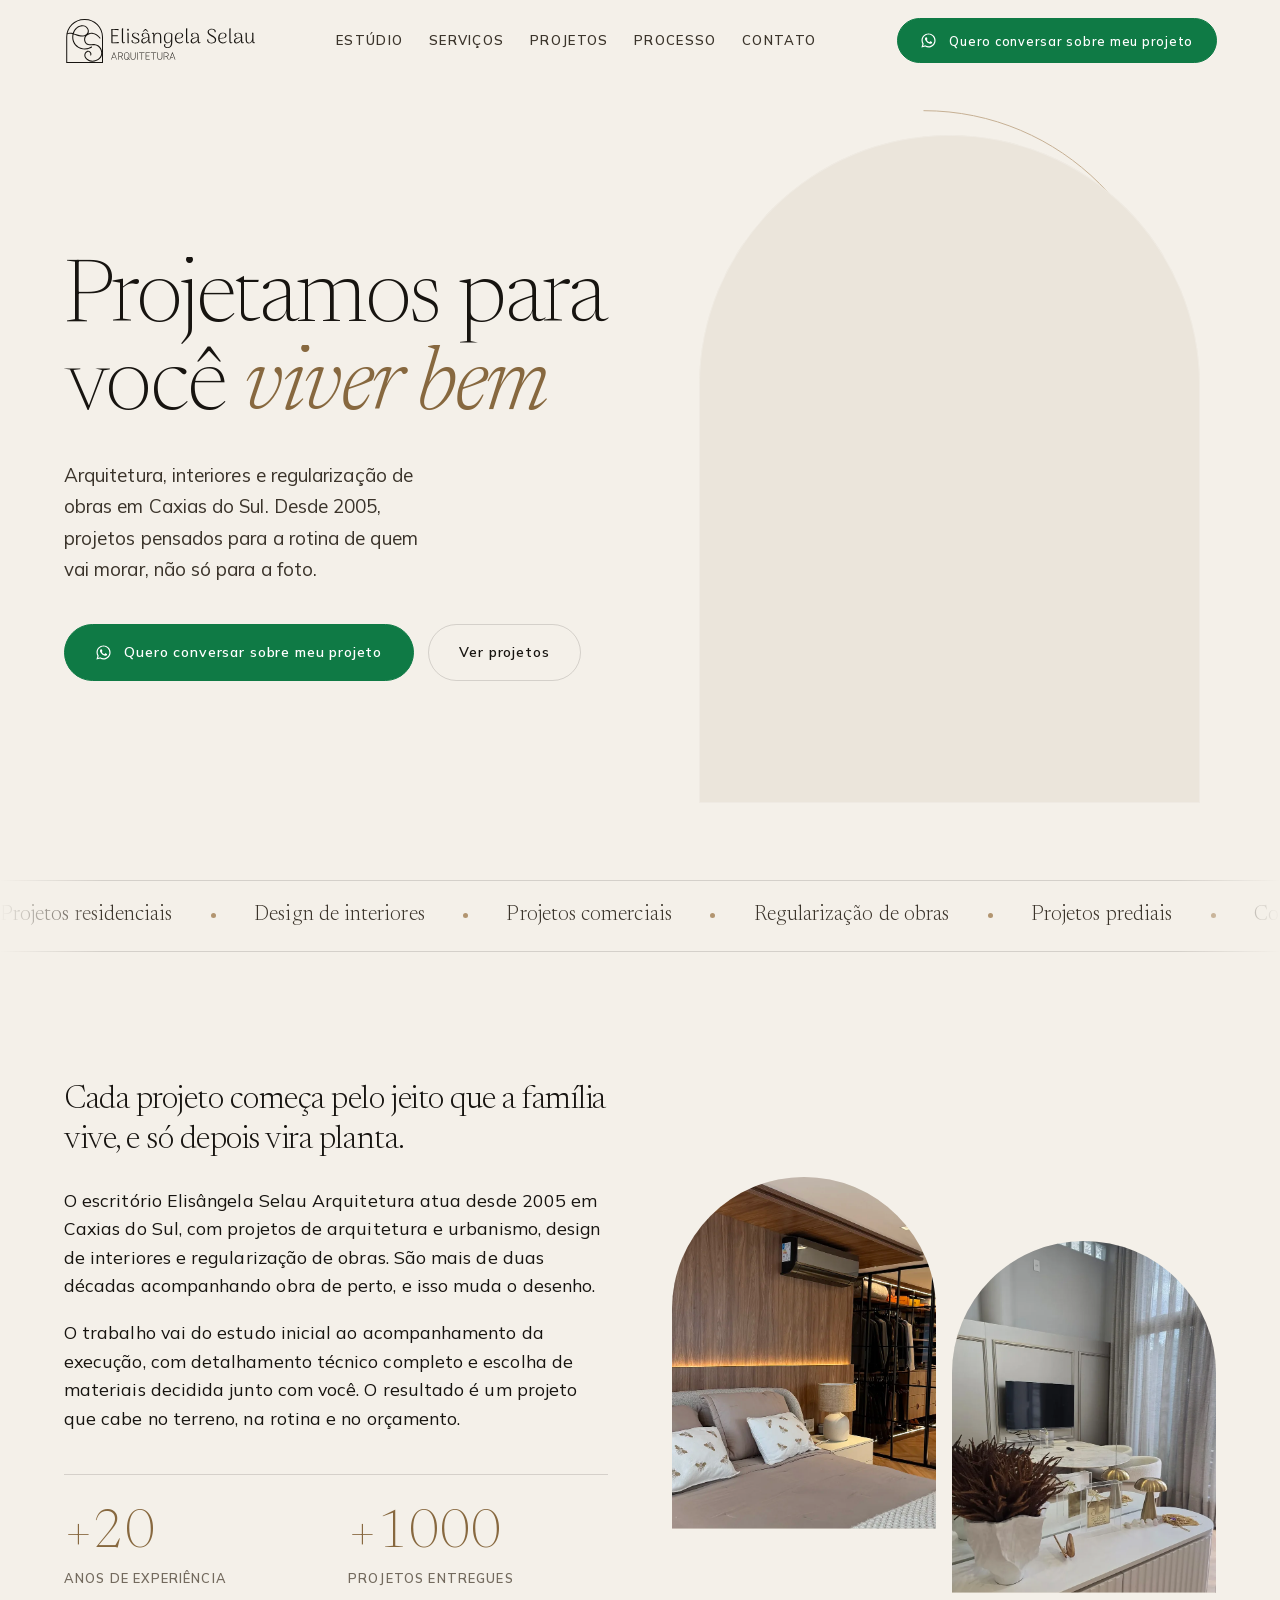
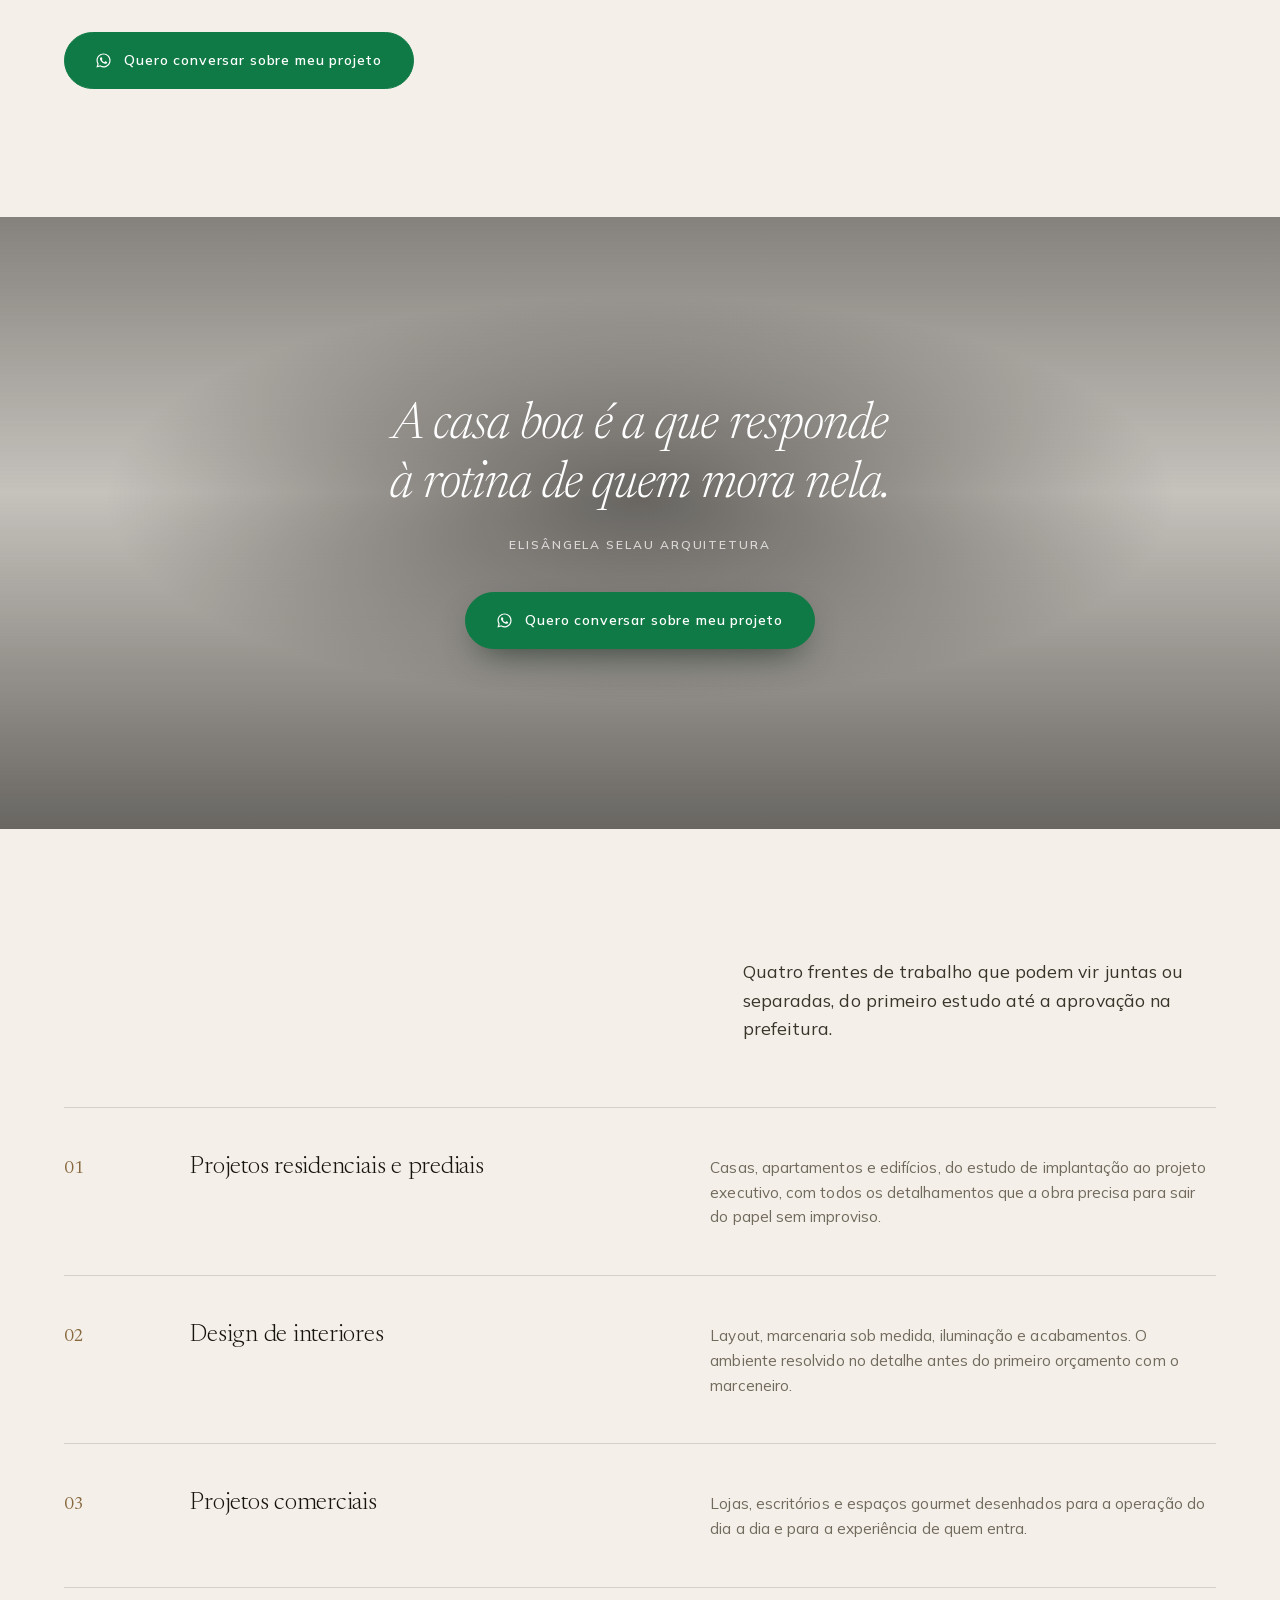
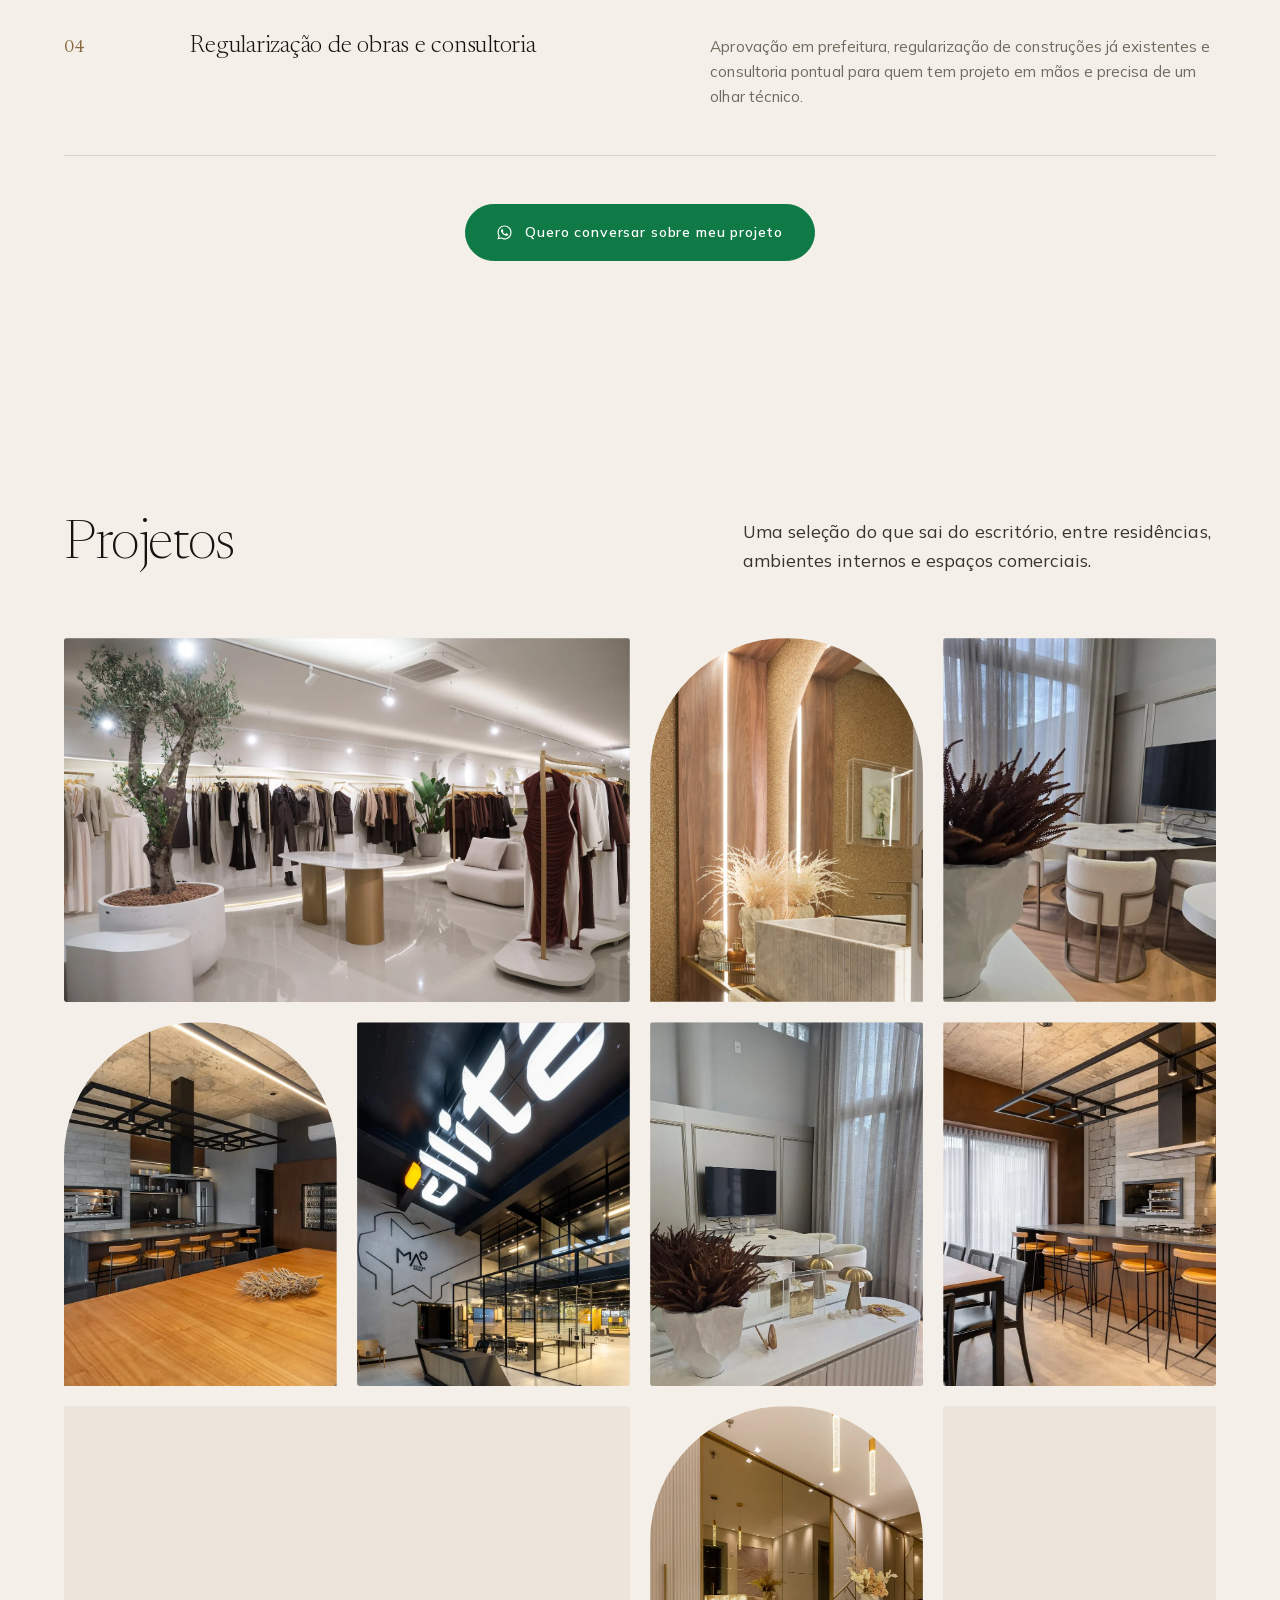
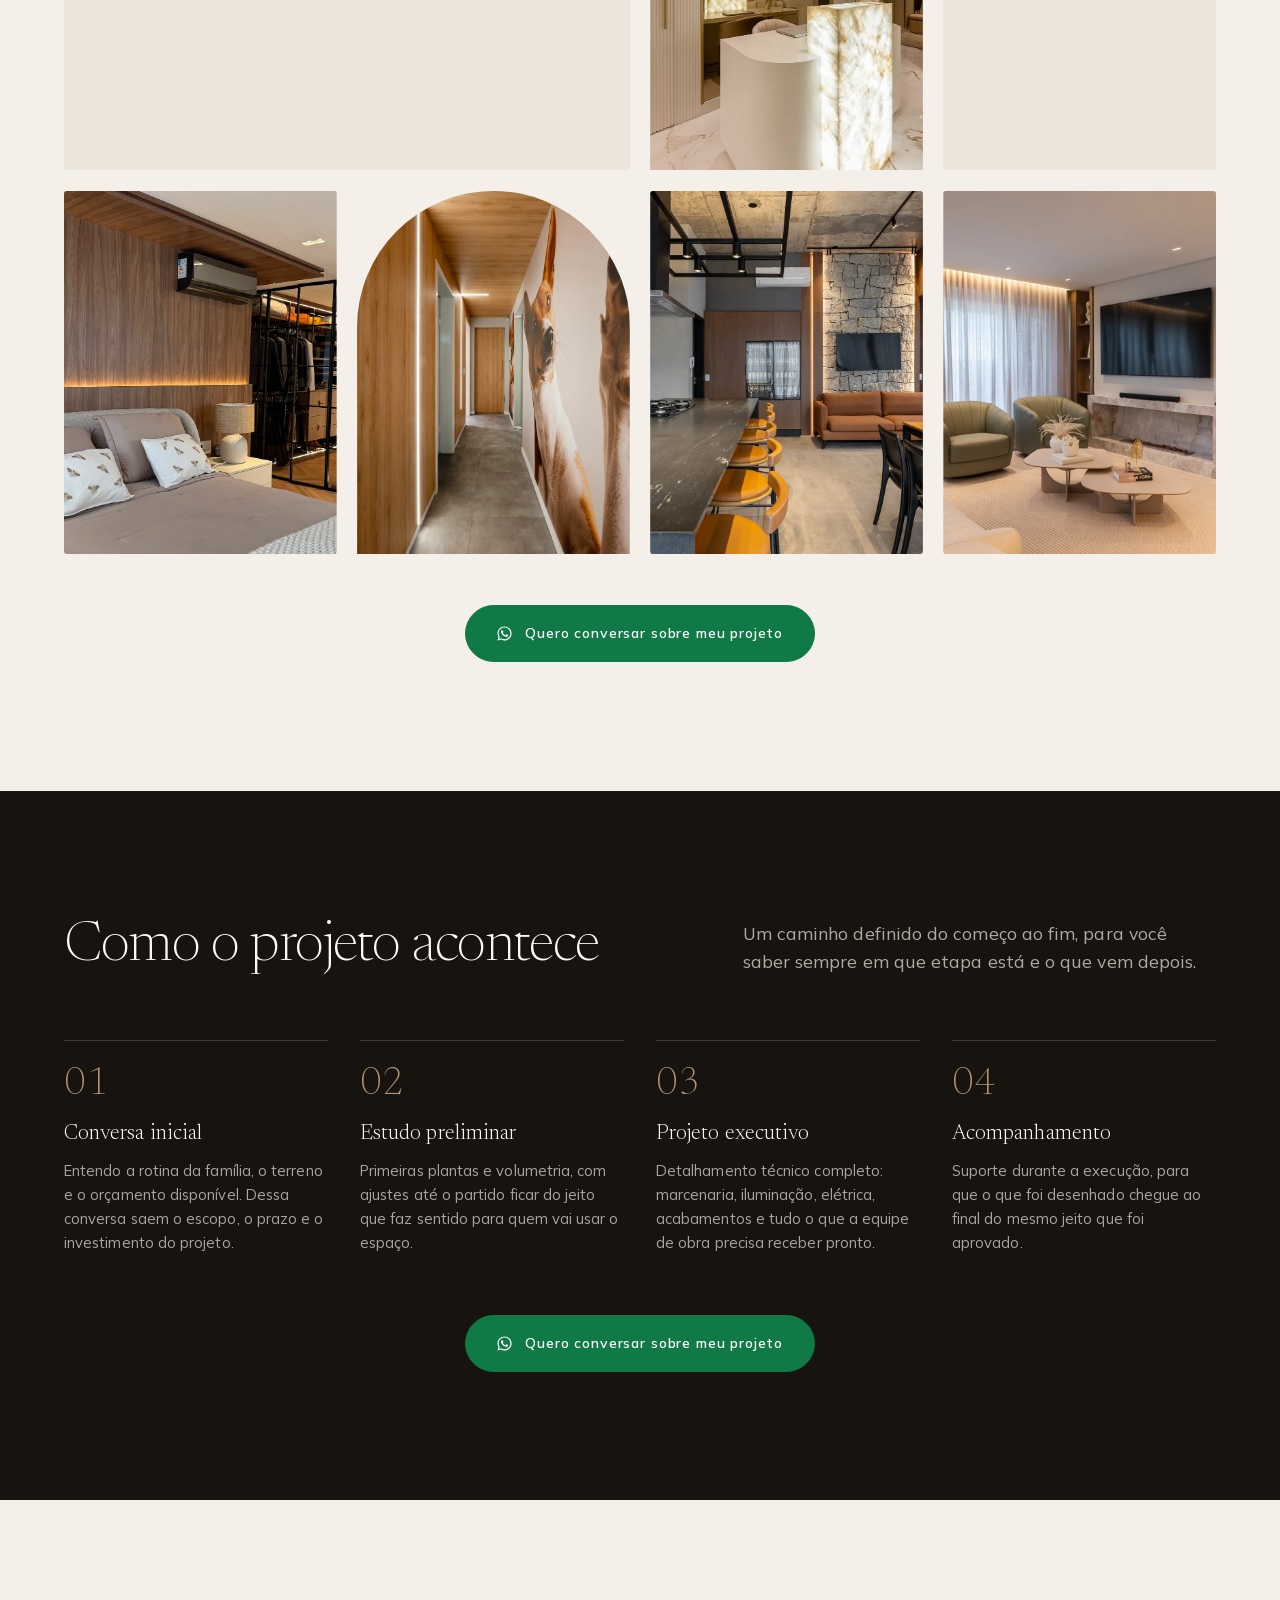
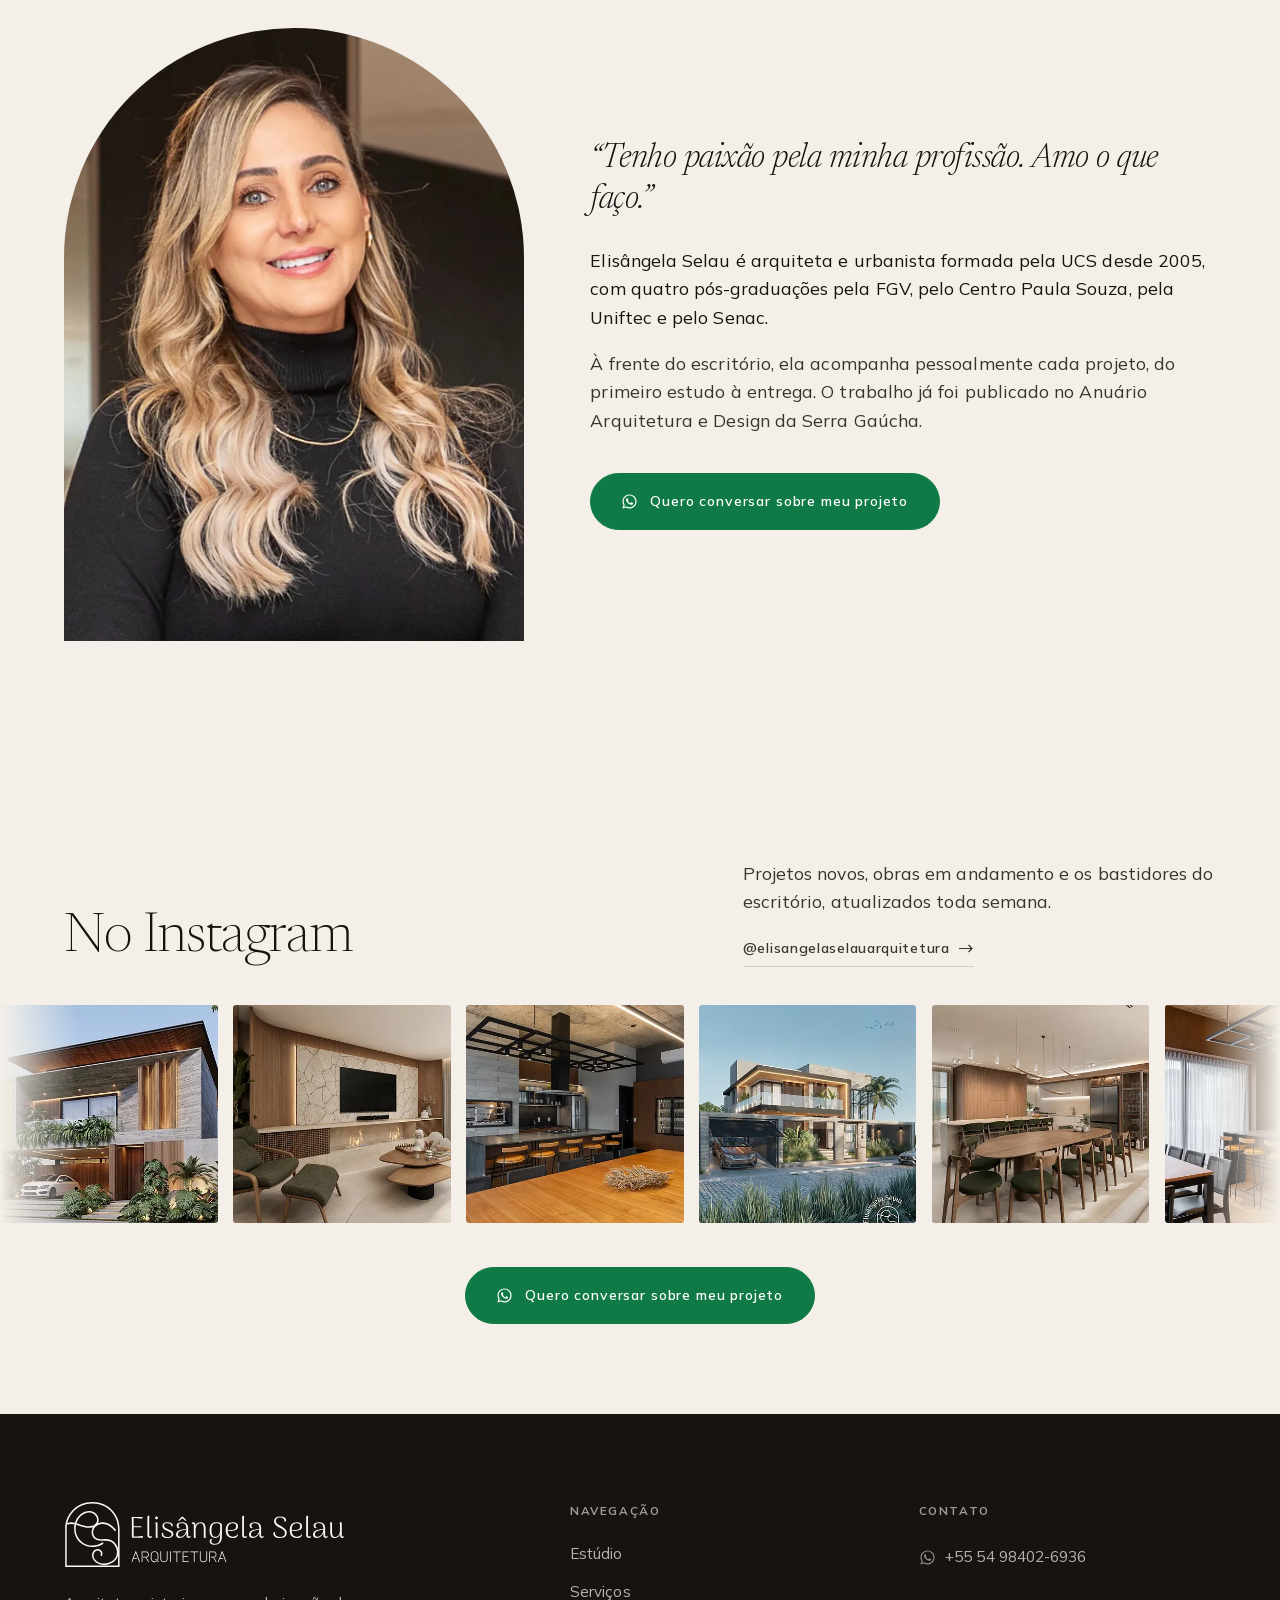
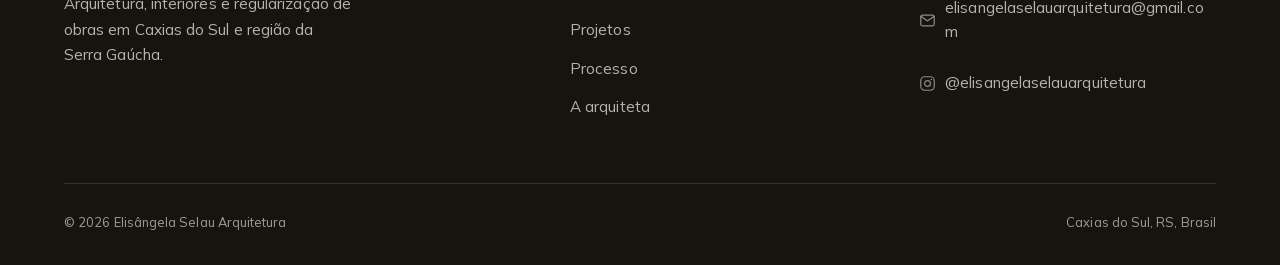
==== commit 6baa3f44: "fix: canonical apontava para o site antigo, e o hero atrasava o LCP O canonical, o og:url, o og:imag" ====
--- a/index.html
+++ b/index.html
@@ -3,6 +3,18 @@
 <head>
 <meta charset="utf-8">
 <meta name="viewport" content="width=device-width,initial-scale=1">
+
+<!-- A foto do hero e as fontes vêm antes do GTM de propósito: com o GTM em
+     primeiro o navegador enfileirava o gtm.js na frente do preload e a foto
+     do topo só começava a baixar meio segundo depois. -->
+<link rel="preload" as="image" href="assets/img/hero.webp" media="(min-width:901px)" fetchpriority="high">
+<link rel="preload" as="image" href="assets/img/hero-sm.webp" media="(max-width:900px)" fetchpriority="high">
+<link rel="preload" href="assets/fonts/mulish.woff2" as="font" type="font/woff2" crossorigin>
+<link rel="preload" href="assets/fonts/newsreader.woff2" as="font" type="font/woff2" crossorigin>
+<link rel="stylesheet" href="assets/css/site.css">
+
+<link rel="preconnect" href="https://www.googletagmanager.com">
+<link rel="dns-prefetch" href="https://www.googletagmanager.com">
 
 <!-- Google Tag Manager -->
 <script>(function(w,d,s,l,i){w[l]=w[l]||[];w[l].push({'gtm.start':
@@ -14,7 +26,7 @@
 
 <title>Elisângela Selau Arquitetura | Projetos em Caxias do Sul, RS</title>
 <meta name="description" content="Escritório de arquitetura em Caxias do Sul, RS. Projetos residenciais e prediais, design de interiores, projetos comerciais e regularização de obras. Atuação desde 2005.">
-<link rel="canonical" href="https://www.elisangelaselauarquitetura.com/">
+<link rel="canonical" href="https://www.elisangelaselauarquitetura.com.br/">
 <meta name="theme-color" content="#F4F0E9">
 
 <meta property="og:type" content="website">
@@ -22,25 +34,19 @@
 <meta property="og:site_name" content="Elisângela Selau Arquitetura">
 <meta property="og:title" content="Elisângela Selau Arquitetura | Projetos em Caxias do Sul, RS">
 <meta property="og:description" content="Arquitetura, interiores e regularização de obras em Caxias do Sul. Projetos autorais desde 2005.">
-<meta property="og:url" content="https://www.elisangelaselauarquitetura.com/">
-<meta property="og:image" content="https://www.elisangelaselauarquitetura.com/assets/img/wide-living.webp">
+<meta property="og:url" content="https://www.elisangelaselauarquitetura.com.br/">
+<meta property="og:image" content="https://www.elisangelaselauarquitetura.com.br/assets/img/wide-living.webp">
 <meta name="twitter:card" content="summary_large_image">
 
 <link rel="icon" href="favicon.ico" sizes="any">
 <link rel="icon" href="assets/img/favicon.svg" type="image/svg+xml">
 <link rel="apple-touch-icon" href="assets/img/apple-touch-icon.png">
 
-<link rel="preload" href="assets/fonts/mulish.woff2" as="font" type="font/woff2" crossorigin>
-<link rel="preload" href="assets/fonts/newsreader.woff2" as="font" type="font/woff2" crossorigin>
-<link rel="preload" as="image" href="assets/img/hero.webp" media="(min-width:901px)" fetchpriority="high">
-<link rel="preload" as="image" href="assets/img/hero-sm.webp" media="(max-width:900px)" fetchpriority="high">
-<link rel="stylesheet" href="assets/css/site.css">
-
 <script type="application/ld+json">
 {"@context":"https://schema.org","@type":"ProfessionalService","name":"Elisângela Selau Arquitetura",
 "description":"Escritório de arquitetura e urbanismo em Caxias do Sul, RS. Projetos residenciais e prediais, design de interiores, projetos comerciais e regularização de obras.",
-"url":"https://www.elisangelaselauarquitetura.com/","telephone":"+5554984026936",
-"email":"elisangelaselauarquitetura@gmail.com","image":"https://www.elisangelaselauarquitetura.com/assets/img/wide-living.webp",
+"url":"https://www.elisangelaselauarquitetura.com.br/","telephone":"+5554984026936",
+"email":"elisangelaselauarquitetura@gmail.com","image":"https://www.elisangelaselauarquitetura.com.br/assets/img/wide-living.webp",
 "foundingDate":"2005","priceRange":"$$$",
 "address":{"@type":"PostalAddress","addressLocality":"Caxias do Sul","addressRegion":"RS","addressCountry":"BR"},
 "areaServed":{"@type":"Place","name":"Serra Gaúcha, Rio Grande do Sul"},
@@ -122,7 +128,7 @@
         <path d="M150 1c82.3 0 149 66.7 149 149v250H1V150C1 67.7 67.7 1 150 1Z"
               stroke="currentColor" stroke-width="1" vector-effect="non-scaling-stroke" style="--len:1200"/>
       </svg>
-      <figure class="arch hero__arch" data-mask data-slides>
+      <figure class="arch hero__arch" data-slides>
         <picture>
           <source media="(max-width:900px)" srcset="assets/img/hero-sm.webp">
           <img class="hero__slide is-on" src="assets/img/hero.webp" width="1080" height="1440" fetchpriority="high" decoding="async"
--- a/assets/css/site.css
+++ b/assets/css/site.css
@@ -222,6 +222,20 @@
   opacity:0; transition:opacity 1.1s var(--ease)}
 .hero__slide.is-on{opacity:1}
 .hero__arch picture{position:absolute; inset:0}
+
+/* A foto do hero é o elemento de LCP, e por isso ela não é revelada por corte.
+   Duas razões: com [data-mask] o corte só abria quando o site.js carregava e o
+   IntersectionObserver disparava (1,8s de render delay numa imagem que já
+   estava baixada em 60ms), e mesmo animado em CSS o clip-path esconde área
+   pintada, que é justamente o que a métrica mede. Sobra o zoom, que roda em
+   transform e não altera o que o navegador considera pintado.
+   As seções abaixo da dobra continuam entrando por [data-mask]: lá o corte
+   não custa nada porque nenhuma delas disputa o LCP. */
+.hero__arch > picture > img{animation:heroAproxima 1.6s var(--ease) both}
+@keyframes heroAproxima{from{transform:scale(1.1)} to{transform:none}}
+@media (prefers-reduced-motion:reduce){
+  .hero__arch > picture > img{animation:none}
+}
 @media (prefers-reduced-motion:reduce){
   .hero__slide{transition:none}
 }
@@ -229,8 +243,21 @@
   content:''; position:absolute; inset:0; border-radius:inherit;
   box-shadow:inset 0 0 0 1px rgba(255,255,255,.22); pointer-events:none;
 }
-/* moldura deslocada, desenhada */
-.hero__frame{position:relative}
+/* moldura deslocada, desenhada.
+   O SVG é medido em % do .hero__frame, mas a foto tem max-width e fica
+   centrada dentro dele. Sempre que os dois divergiam, o arco desenhado
+   nascia maior que a foto e sobrava para fora: 691px de arco contra 440px
+   de foto no tablet, 600 contra 501 no desktop. O frame agora usa o mesmo
+   teto de largura da foto, então os dois nascem do mesmo retângulo.
+   O width:100% é obrigatório: margin-inline:auto desliga o stretch do grid,
+   e sem largura explícita o frame cai para fit-content, que aqui é zero,
+   porque tudo dentro dele é absoluto ou medido em %. */
+.hero__frame{
+  position:relative;
+  width:100%;
+  max-width:min(100%, 548px, calc((100vh - 14.5rem) * .75));
+  margin-inline:auto;
+}
 .hero__frame svg{
   /* mesmo tamanho da imagem, deslocado: só a aresta de cima e a da esquerda
      aparecem, o resto fica escondido atrás da foto */
@@ -243,7 +270,7 @@
 
 @media (max-width:900px){
   .hero__grid{grid-template-columns:1fr; gap:2.75rem}
-  .hero__arch{max-width:min(100%,440px)}
+  .hero__arch,.hero__frame{max-width:min(100%,440px)}
   .hero__title{font-size:clamp(2.6rem,11vw,3.6rem)}
 }
 
@@ -412,7 +439,12 @@
 .zap-ico{flex:none}
 
 /* lista de contato do rodapé: ícone e texto na mesma linha de base */
-.foot__contato a{display:inline-flex; align-items:center; gap:.6rem}
+/* telefone, e-mail e Instagram ficavam com 25px de altura: pequeno demais
+   para o dedo, e é justamente por aqui que o contato acontece no celular.
+   O padding sobe a área de toque para ~39px; a lista compensa no gap, então
+   o rodapé não muda de altura. */
+.foot__contato{display:grid; gap:.15rem}
+.foot__contato a{display:inline-flex; align-items:center; gap:.6rem; padding-block:.44rem}
 .foot__contato svg{flex:none; opacity:.75; transition:opacity .35s var(--ease)}
 .foot__contato a:hover svg{opacity:1}
 
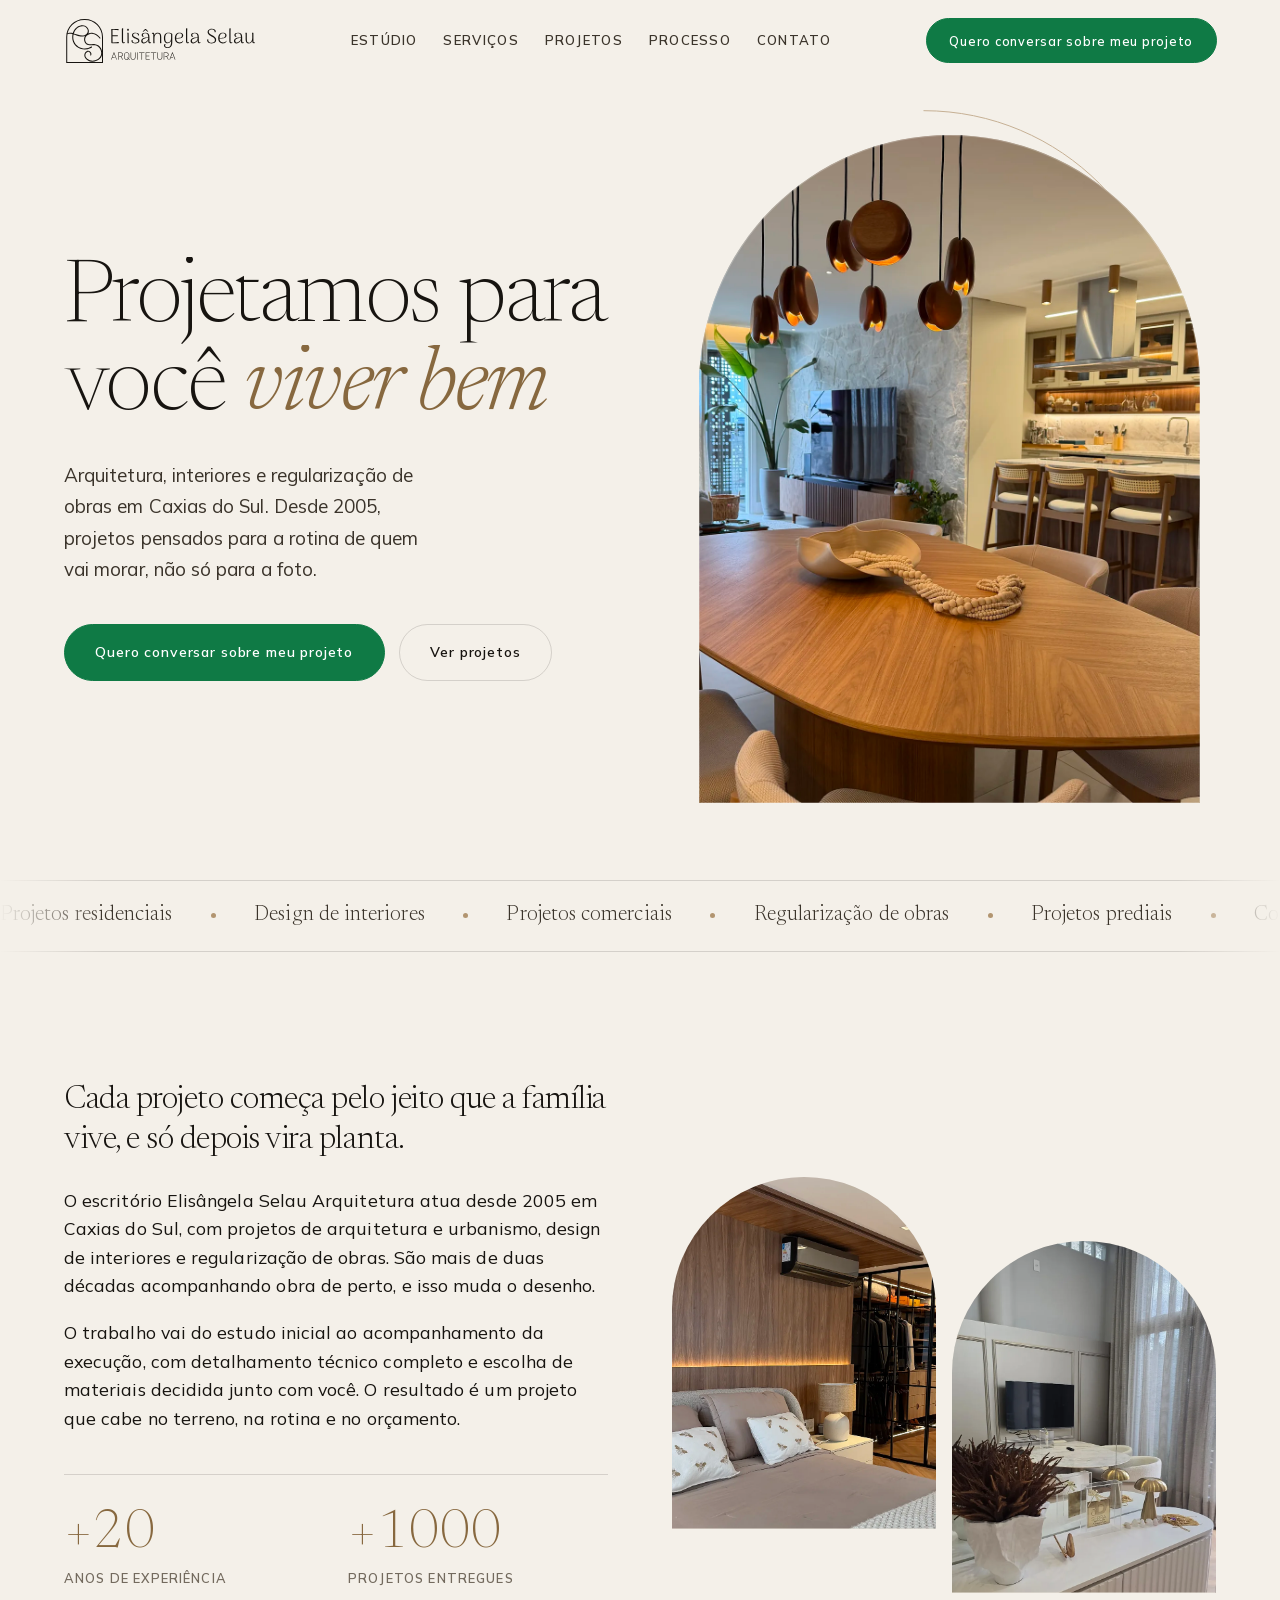
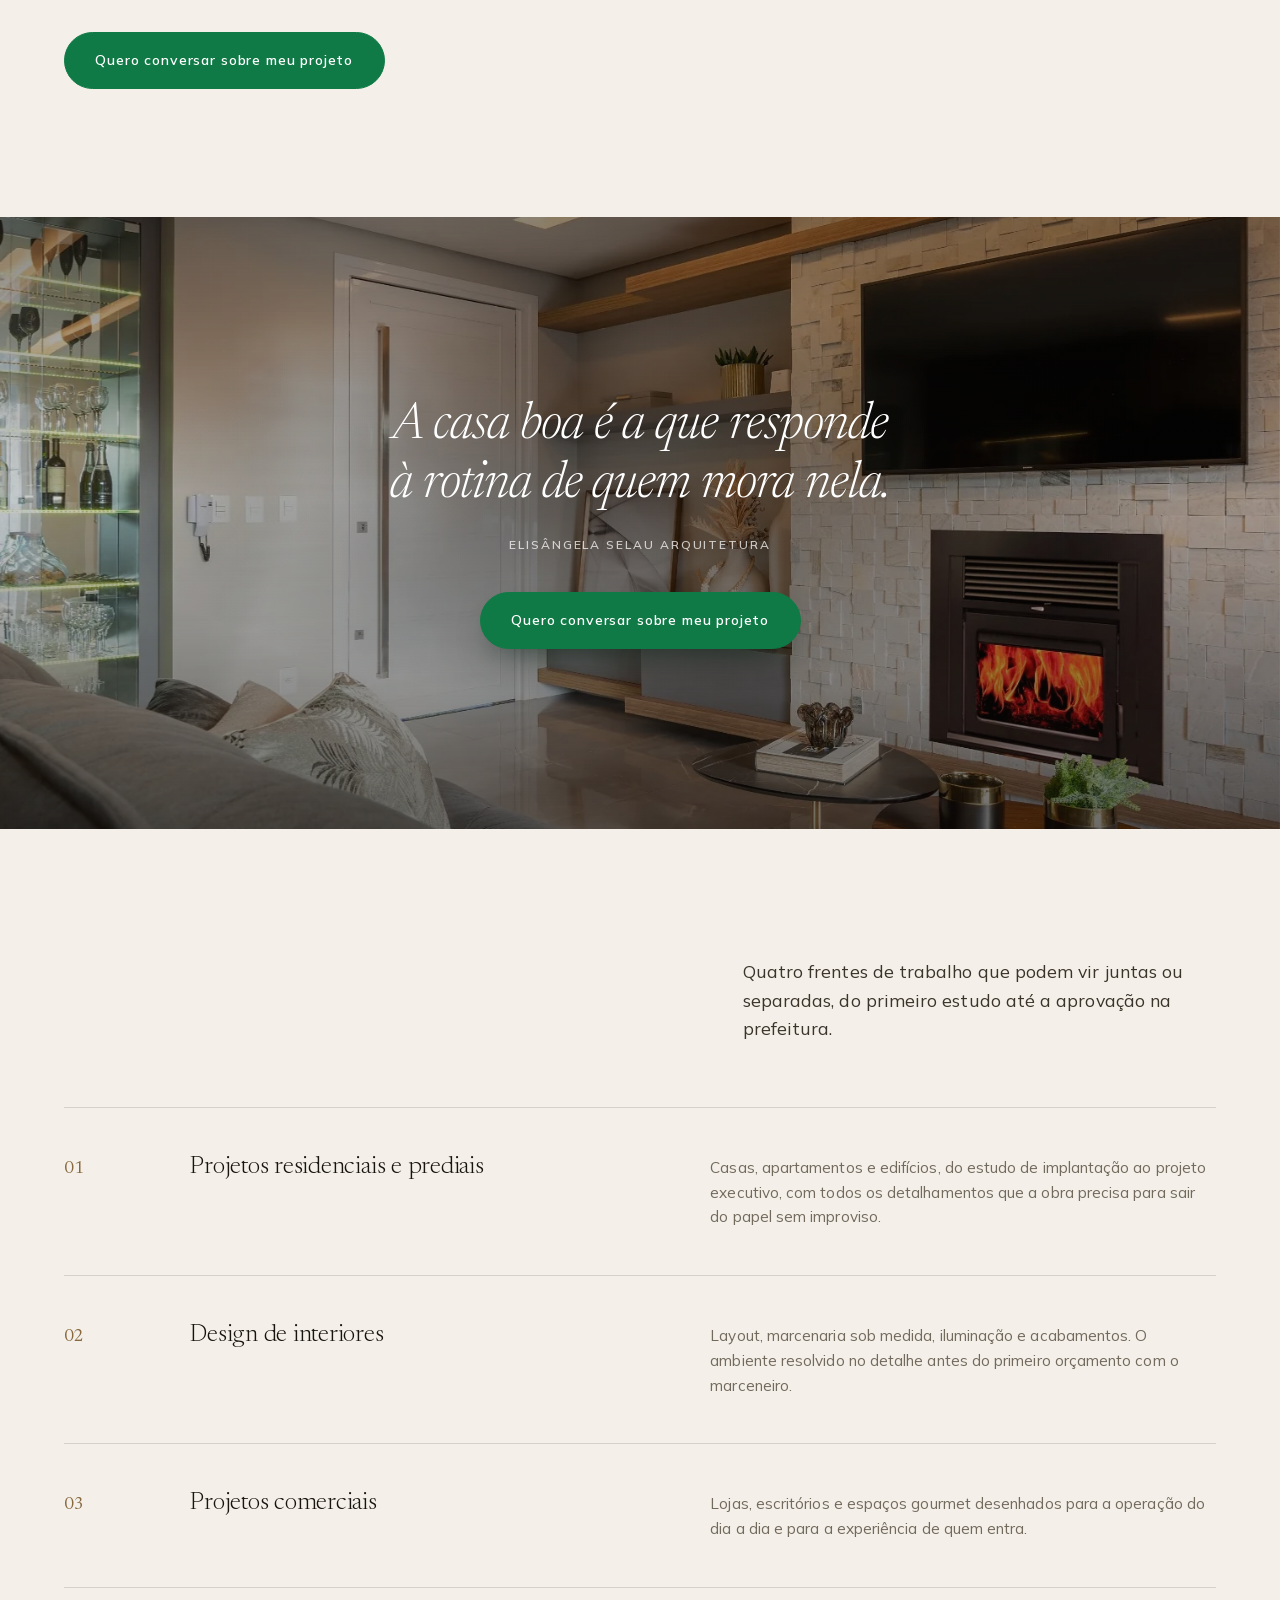
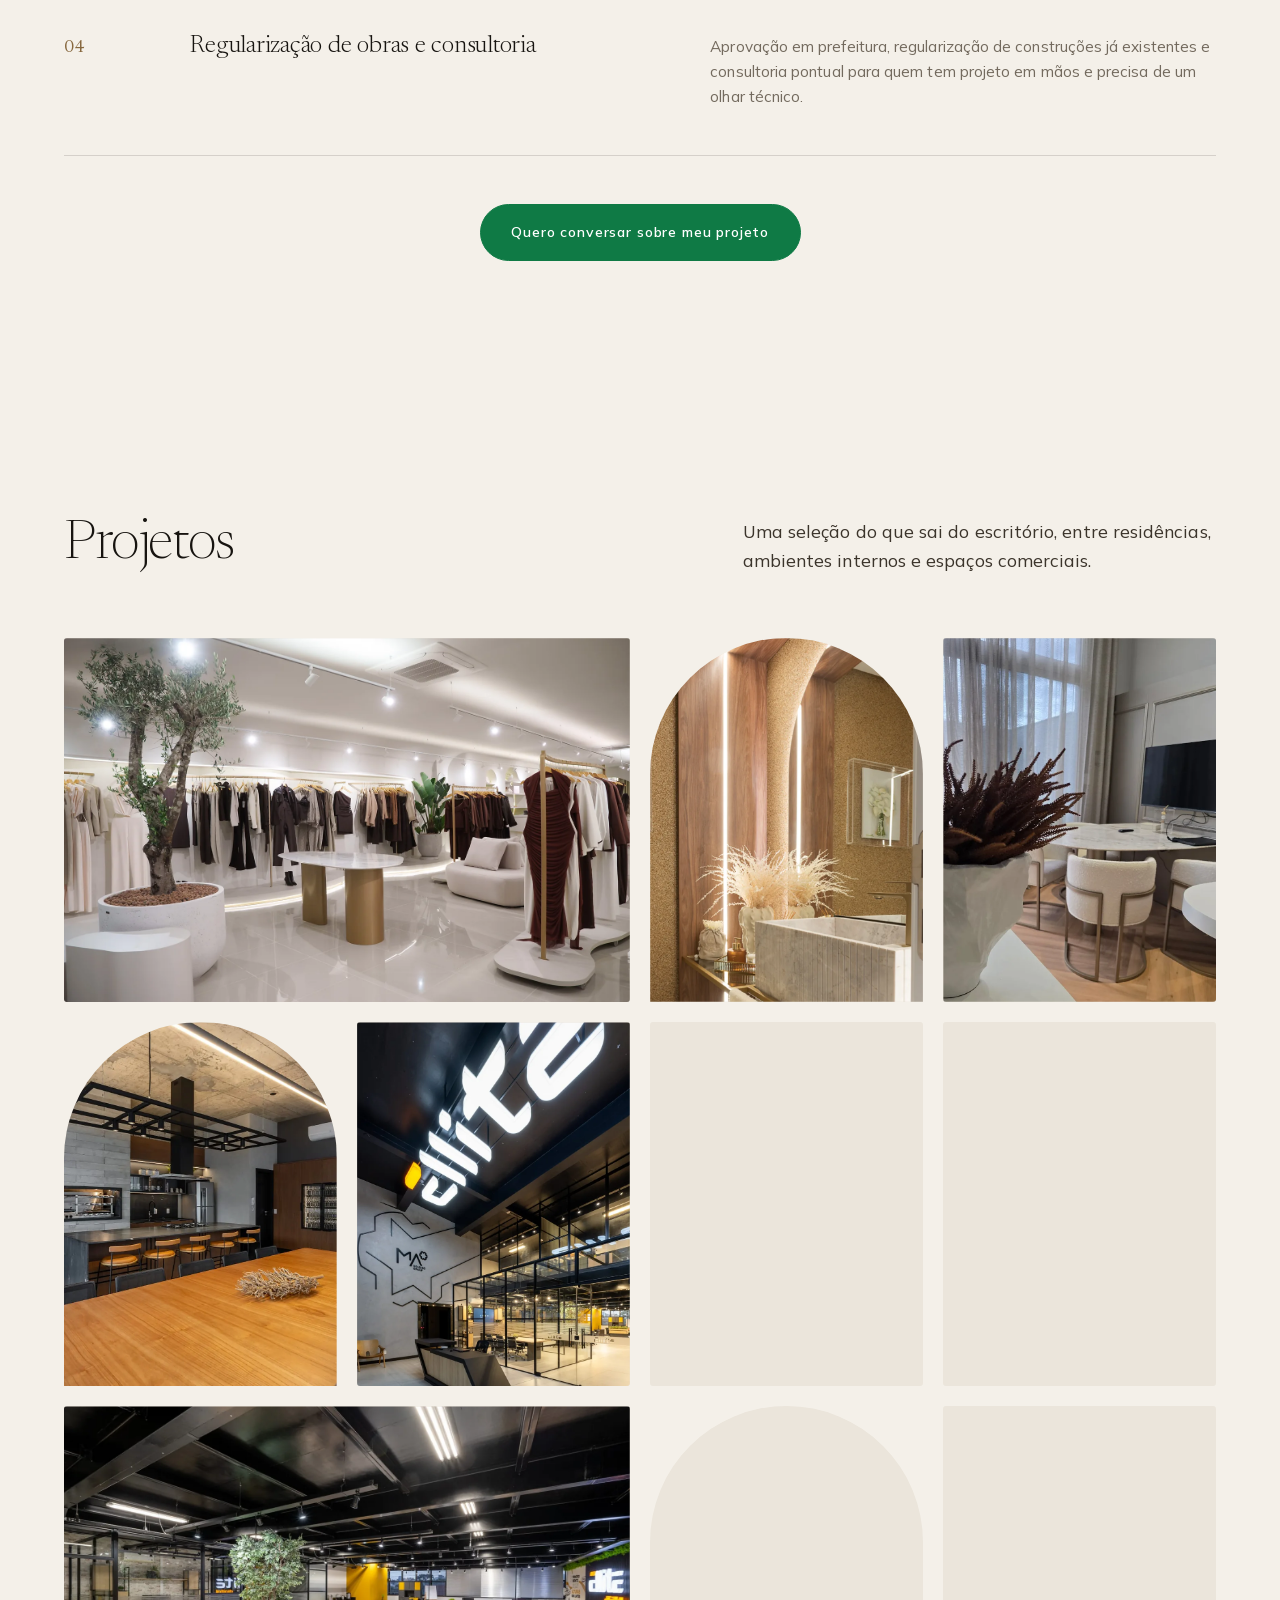
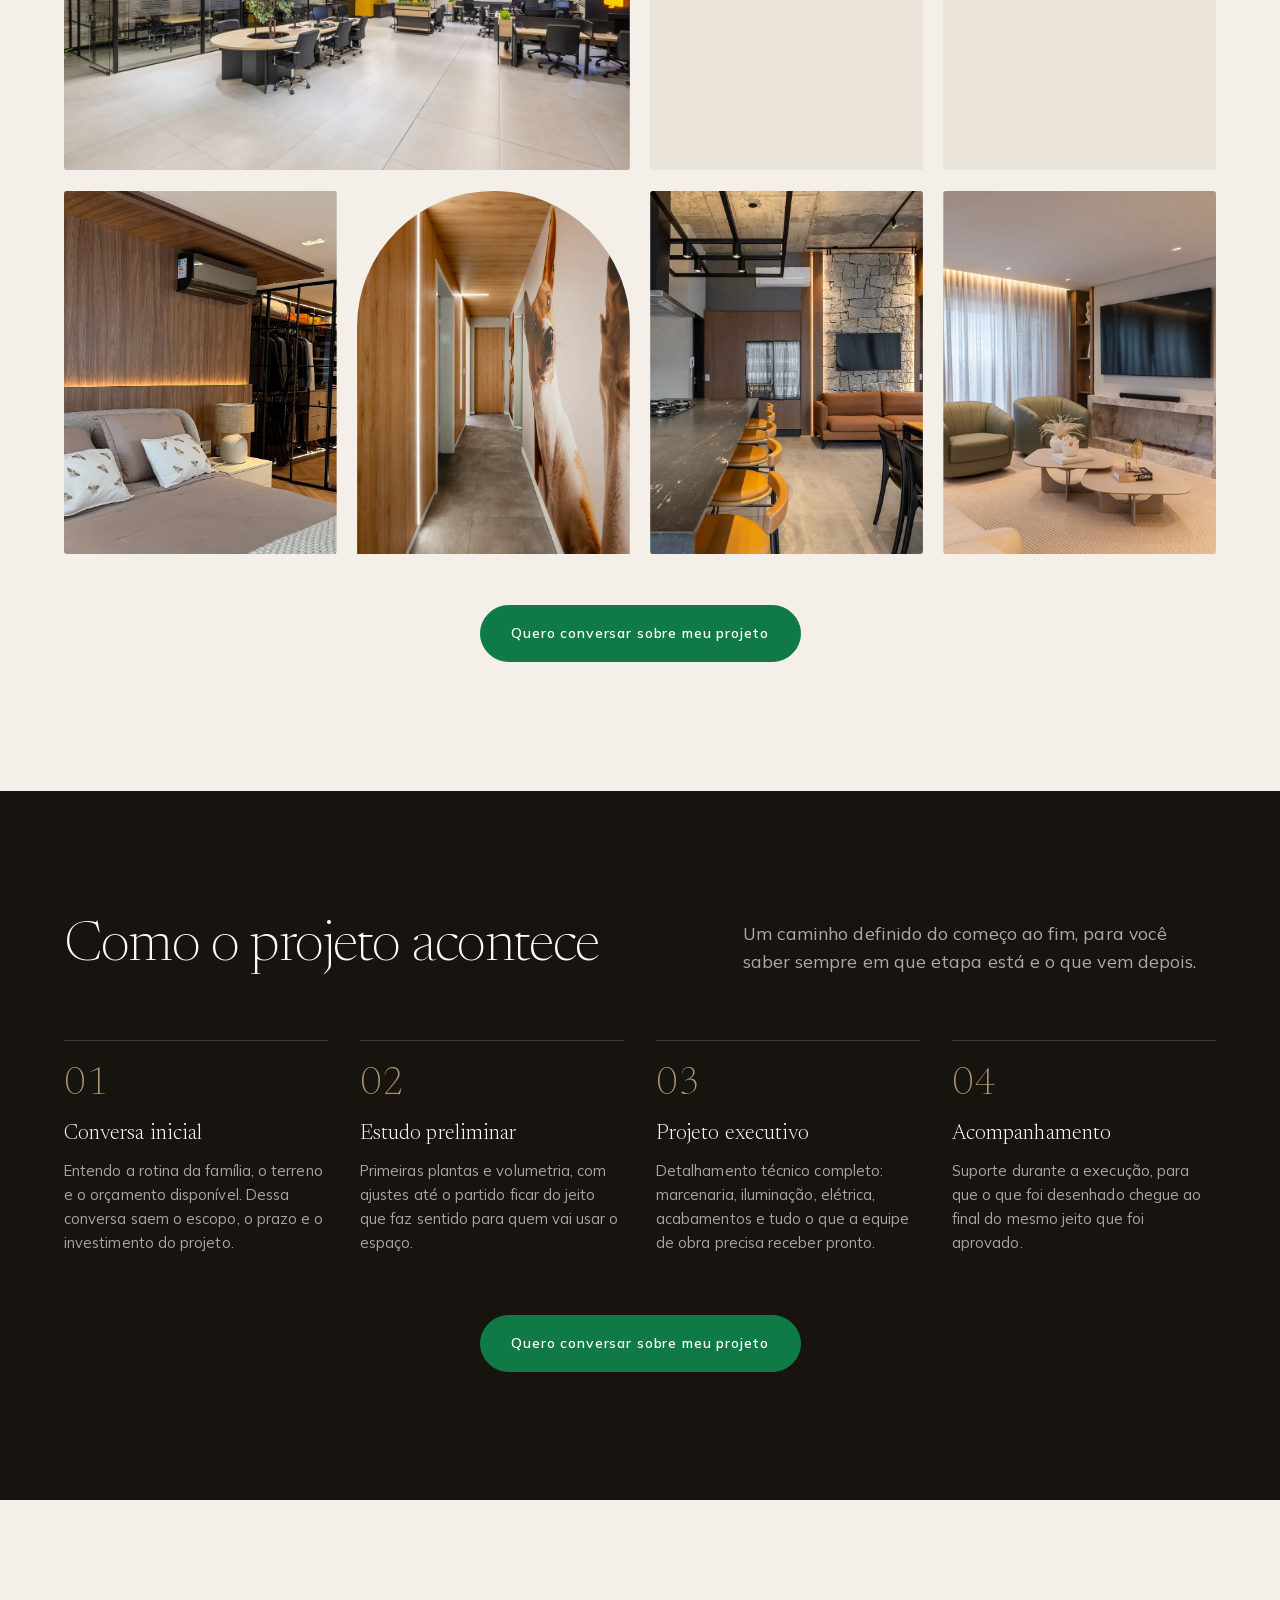
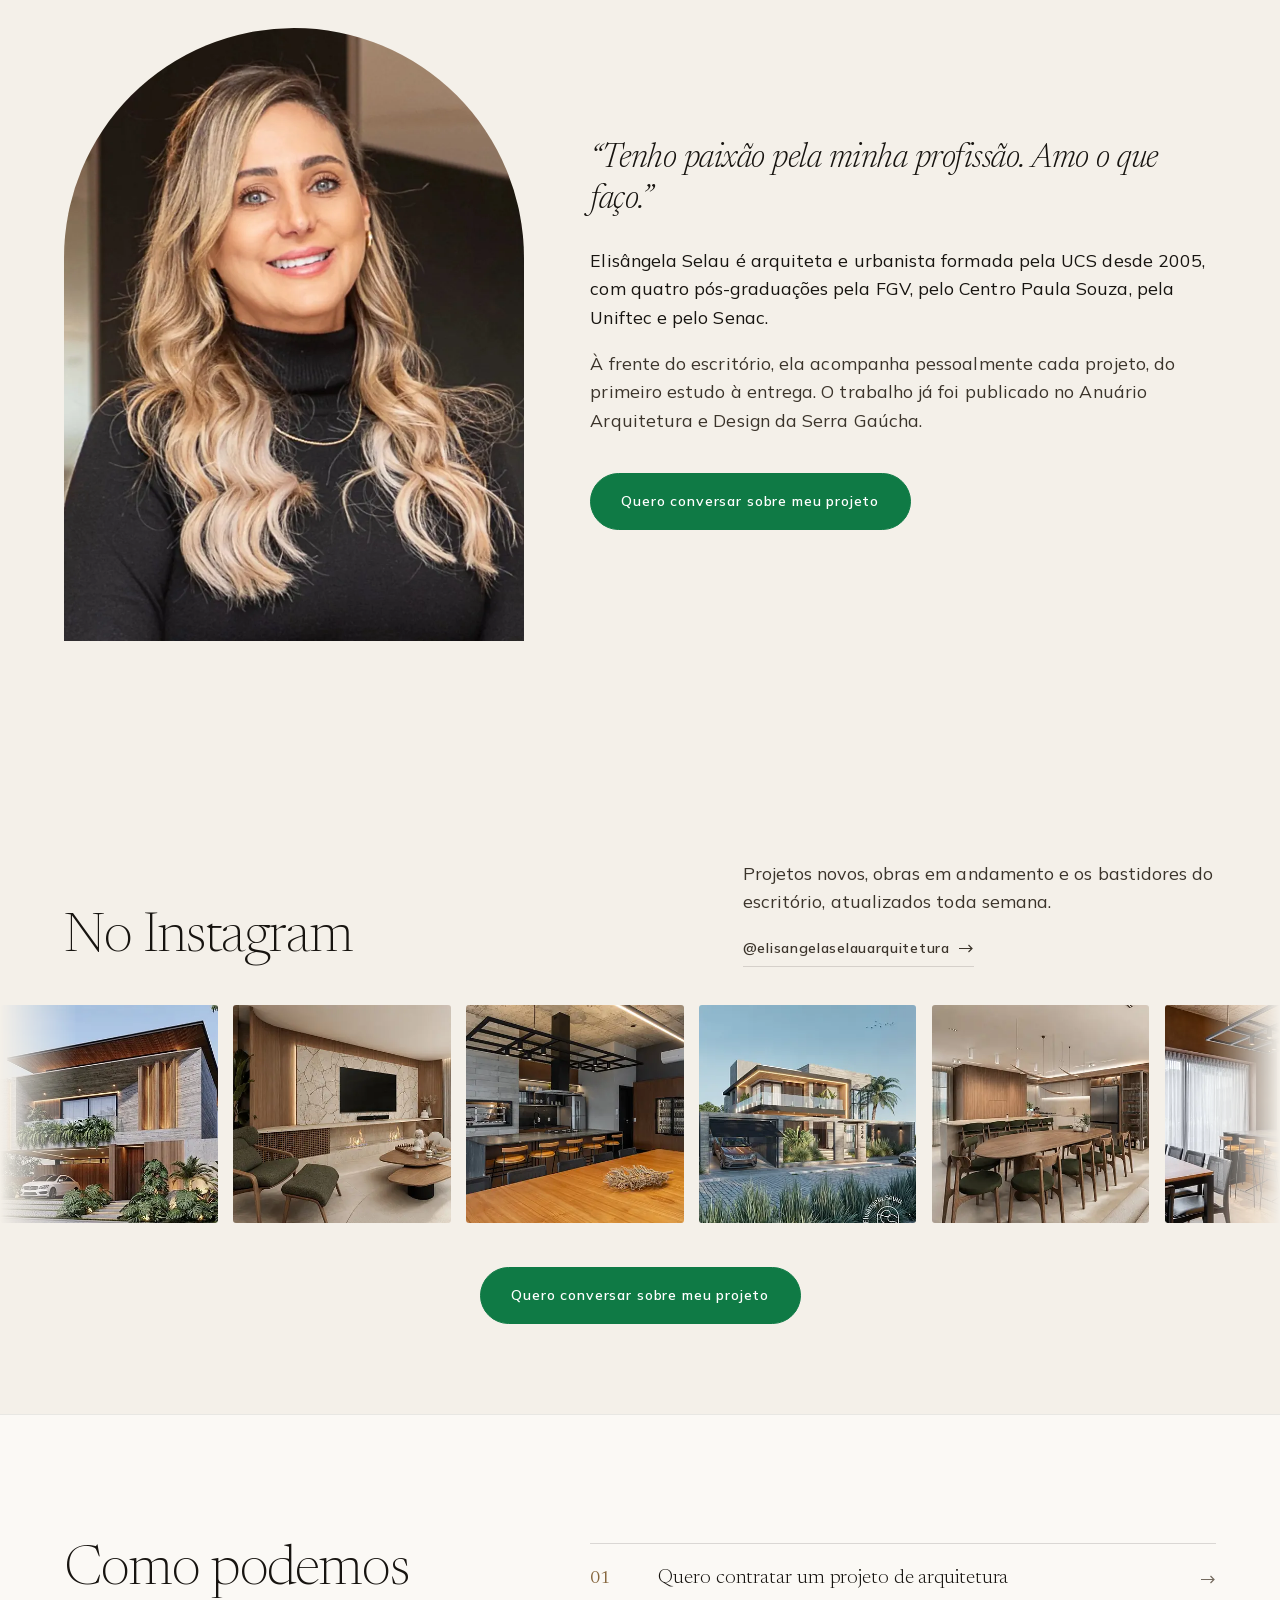
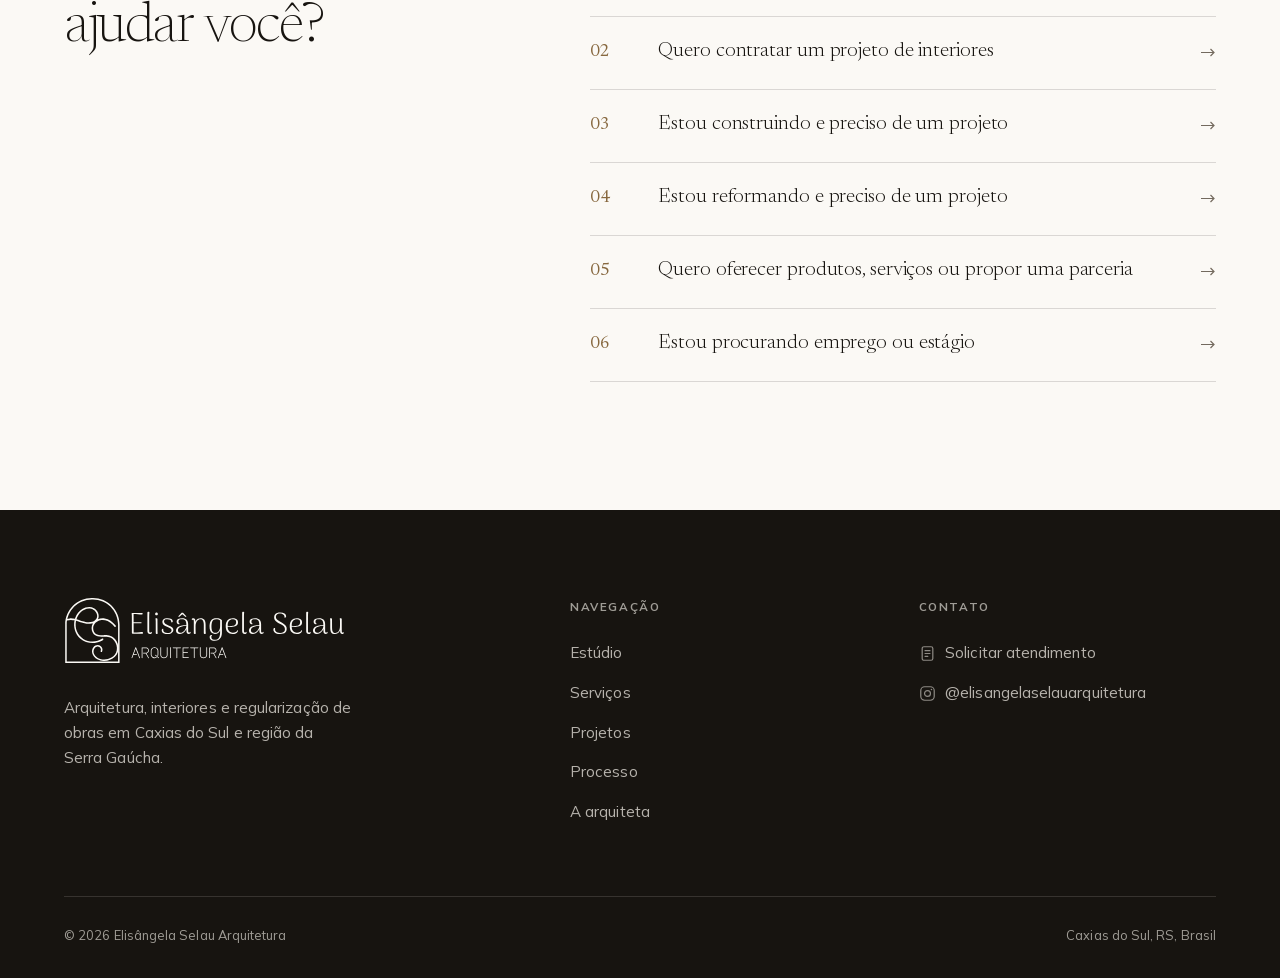
==== commit c1284368: "feat: the two-step form page becomes the home, the WhatsApp version goes offline The client approved" ====
--- a/index.html
+++ b/index.html
@@ -12,6 +12,7 @@
 <link rel="preload" href="assets/fonts/mulish.woff2" as="font" type="font/woff2" crossorigin>
 <link rel="preload" href="assets/fonts/newsreader.woff2" as="font" type="font/woff2" crossorigin>
 <link rel="stylesheet" href="assets/css/site.css">
+<link rel="stylesheet" href="assets/css/formulario.css">
 
 <link rel="preconnect" href="https://www.googletagmanager.com">
 <link rel="dns-prefetch" href="https://www.googletagmanager.com">
@@ -45,8 +46,7 @@
 <script type="application/ld+json">
 {"@context":"https://schema.org","@type":"ProfessionalService","name":"Elisângela Selau Arquitetura",
 "description":"Escritório de arquitetura e urbanismo em Caxias do Sul, RS. Projetos residenciais e prediais, design de interiores, projetos comerciais e regularização de obras.",
-"url":"https://www.elisangelaselauarquitetura.com.br/","telephone":"+5554984026936",
-"email":"elisangelaselauarquitetura@gmail.com","image":"https://www.elisangelaselauarquitetura.com.br/assets/img/wide-living.webp",
+"url":"https://www.elisangelaselauarquitetura.com.br/","image":"https://www.elisangelaselauarquitetura.com.br/assets/img/wide-living.webp",
 "foundingDate":"2005","priceRange":"$$$",
 "address":{"@type":"PostalAddress","addressLocality":"Caxias do Sul","addressRegion":"RS","addressCountry":"BR"},
 "areaServed":{"@type":"Place","name":"Serra Gaúcha, Rio Grande do Sul"},
@@ -58,6 +58,7 @@
 {"@type":"Offer","itemOffered":{"@type":"Service","name":"Projetos comerciais"}},
 {"@type":"Offer","itemOffered":{"@type":"Service","name":"Regularização de obras e consultoria"}}]}}
 </script>
+
 </head>
 <body>
 <!-- Google Tag Manager (noscript) -->
@@ -75,10 +76,9 @@
     <a href="#servicos">Serviços</a>
     <a href="#projetos">Projetos</a>
     <a href="#processo">Processo</a>
-    <a href="#contato">Contato</a>
+    <a href="#formulario">Contato</a>
   </nav>
-  <a class="btn nav__cta" href="obrigado?c=topo" data-cta="nav">
-          <svg class="zap-ico" width="17" height="17" viewBox="0 0 24 24" fill="currentColor" aria-hidden="true"><path d="M12.04 2C6.58 2 2.13 6.45 2.13 11.91c0 1.75.46 3.45 1.32 4.95L2 22l5.25-1.38a9.9 9.9 0 0 0 4.79 1.22h.01c5.46 0 9.91-4.45 9.91-9.91 0-2.65-1.03-5.14-2.9-7.01A9.82 9.82 0 0 0 12.04 2Zm0 18.15h-.01a8.2 8.2 0 0 1-4.19-1.15l-.3-.18-3.12.82.83-3.04-.2-.31a8.22 8.22 0 0 1-1.26-4.38c0-4.54 3.7-8.23 8.25-8.23 2.2 0 4.27.86 5.83 2.41a8.19 8.19 0 0 1 2.41 5.83c0 4.54-3.7 8.23-8.24 8.23Zm4.52-6.16c-.25-.12-1.47-.72-1.69-.81-.23-.08-.39-.12-.56.13-.16.25-.64.8-.78.97-.15.16-.29.19-.53.06-.25-.12-1.05-.39-1.99-1.23-.74-.66-1.23-1.47-1.38-1.72-.14-.25-.01-.38.11-.5.11-.11.25-.29.37-.44.13-.15.17-.25.25-.42.08-.17.04-.31-.02-.44-.06-.12-.56-1.34-.76-1.84-.2-.48-.4-.42-.56-.43h-.47c-.17 0-.44.06-.66.31-.23.25-.87.85-.87 2.07 0 1.22.89 2.4 1.01 2.56.12.17 1.75 2.67 4.23 3.74.59.26 1.05.41 1.41.52.59.19 1.13.16 1.56.1.47-.07 1.47-.6 1.68-1.18.21-.58.21-1.08.14-1.18-.06-.11-.22-.17-.47-.29Z"/></svg>
+  <a class="btn nav__cta" href="#formulario" data-cta="nav">
           Quero conversar sobre meu projeto
   </a>
   <button class="nav__burger" id="burger" aria-expanded="false" aria-controls="drawer" aria-label="Abrir menu">
@@ -92,11 +92,10 @@
   <a href="#projetos" style="--i:2">Projetos</a>
   <a href="#processo" style="--i:3">Processo</a>
   <a href="#elis" style="--i:4">A arquiteta</a>
-  <a href="#contato" style="--i:5">Contato</a>
-  <a class="btn" href="obrigado?c=menu" data-cta="menu" style="--i:6"><svg class="zap-ico" width="17" height="17" viewBox="0 0 24 24" fill="currentColor" aria-hidden="true"><path d="M12.04 2C6.58 2 2.13 6.45 2.13 11.91c0 1.75.46 3.45 1.32 4.95L2 22l5.25-1.38a9.9 9.9 0 0 0 4.79 1.22h.01c5.46 0 9.91-4.45 9.91-9.91 0-2.65-1.03-5.14-2.9-7.01A9.82 9.82 0 0 0 12.04 2Zm0 18.15h-.01a8.2 8.2 0 0 1-4.19-1.15l-.3-.18-3.12.82.83-3.04-.2-.31a8.22 8.22 0 0 1-1.26-4.38c0-4.54 3.7-8.23 8.25-8.23 2.2 0 4.27.86 5.83 2.41a8.19 8.19 0 0 1 2.41 5.83c0 4.54-3.7 8.23-8.24 8.23Zm4.52-6.16c-.25-.12-1.47-.72-1.69-.81-.23-.08-.39-.12-.56.13-.16.25-.64.8-.78.97-.15.16-.29.19-.53.06-.25-.12-1.05-.39-1.99-1.23-.74-.66-1.23-1.47-1.38-1.72-.14-.25-.01-.38.11-.5.11-.11.25-.29.37-.44.13-.15.17-.25.25-.42.08-.17.04-.31-.02-.44-.06-.12-.56-1.34-.76-1.84-.2-.48-.4-.42-.56-.43h-.47c-.17 0-.44.06-.66.31-.23.25-.87.85-.87 2.07 0 1.22.89 2.4 1.01 2.56.12.17 1.75 2.67 4.23 3.74.59.26 1.05.41 1.41.52.59.19 1.13.16 1.56.1.47-.07 1.47-.6 1.68-1.18.21-.58.21-1.08.14-1.18-.06-.11-.22-.17-.47-.29Z"/></svg> Quero conversar sobre meu projeto</a>
+  <a href="#formulario" style="--i:5">Contato</a>
+  <a class="btn" href="#formulario" data-cta="menu" style="--i:6">Quero conversar sobre meu projeto</a>
   <div class="drawer__foot">
     <span>Caxias do Sul, RS</span>
-    <span>+55 54 98402-6936</span>
   </div>
 </div>
 
@@ -115,8 +114,7 @@
         projetos pensados para a rotina de quem vai morar, não só para a foto.
       </p>
       <div class="hero__actions" data-rise data-d="3">
-        <a class="btn" href="obrigado?c=hero" data-cta="hero">
-          <svg class="zap-ico" width="17" height="17" viewBox="0 0 24 24" fill="currentColor" aria-hidden="true"><path d="M12.04 2C6.58 2 2.13 6.45 2.13 11.91c0 1.75.46 3.45 1.32 4.95L2 22l5.25-1.38a9.9 9.9 0 0 0 4.79 1.22h.01c5.46 0 9.91-4.45 9.91-9.91 0-2.65-1.03-5.14-2.9-7.01A9.82 9.82 0 0 0 12.04 2Zm0 18.15h-.01a8.2 8.2 0 0 1-4.19-1.15l-.3-.18-3.12.82.83-3.04-.2-.31a8.22 8.22 0 0 1-1.26-4.38c0-4.54 3.7-8.23 8.25-8.23 2.2 0 4.27.86 5.83 2.41a8.19 8.19 0 0 1 2.41 5.83c0 4.54-3.7 8.23-8.24 8.23Zm4.52-6.16c-.25-.12-1.47-.72-1.69-.81-.23-.08-.39-.12-.56.13-.16.25-.64.8-.78.97-.15.16-.29.19-.53.06-.25-.12-1.05-.39-1.99-1.23-.74-.66-1.23-1.47-1.38-1.72-.14-.25-.01-.38.11-.5.11-.11.25-.29.37-.44.13-.15.17-.25.25-.42.08-.17.04-.31-.02-.44-.06-.12-.56-1.34-.76-1.84-.2-.48-.4-.42-.56-.43h-.47c-.17 0-.44.06-.66.31-.23.25-.87.85-.87 2.07 0 1.22.89 2.4 1.01 2.56.12.17 1.75 2.67 4.23 3.74.59.26 1.05.41 1.41.52.59.19 1.13.16 1.56.1.47-.07 1.47-.6 1.68-1.18.21-.58.21-1.08.14-1.18-.06-.11-.22-.17-.47-.29Z"/></svg>
+        <a class="btn" href="#formulario" data-cta="hero">
           Quero conversar sobre meu projeto
         </a>
         <a class="btn btn--ghost" href="#projetos">Ver projetos</a>
@@ -175,8 +173,7 @@
         <div><dt><span class="kin"><span>+1000</span></span></dt><dd>Projetos entregues</dd></div>
       </dl>
       <div style="margin-top:clamp(2rem,4vw,2.75rem)" data-rise>
-        <a class="btn" href="obrigado?c=estudio" data-cta="estudio">
-          <svg class="zap-ico" width="17" height="17" viewBox="0 0 24 24" fill="currentColor" aria-hidden="true"><path d="M12.04 2C6.58 2 2.13 6.45 2.13 11.91c0 1.75.46 3.45 1.32 4.95L2 22l5.25-1.38a9.9 9.9 0 0 0 4.79 1.22h.01c5.46 0 9.91-4.45 9.91-9.91 0-2.65-1.03-5.14-2.9-7.01A9.82 9.82 0 0 0 12.04 2Zm0 18.15h-.01a8.2 8.2 0 0 1-4.19-1.15l-.3-.18-3.12.82.83-3.04-.2-.31a8.22 8.22 0 0 1-1.26-4.38c0-4.54 3.7-8.23 8.25-8.23 2.2 0 4.27.86 5.83 2.41a8.19 8.19 0 0 1 2.41 5.83c0 4.54-3.7 8.23-8.24 8.23Zm4.52-6.16c-.25-.12-1.47-.72-1.69-.81-.23-.08-.39-.12-.56.13-.16.25-.64.8-.78.97-.15.16-.29.19-.53.06-.25-.12-1.05-.39-1.99-1.23-.74-.66-1.23-1.47-1.38-1.72-.14-.25-.01-.38.11-.5.11-.11.25-.29.37-.44.13-.15.17-.25.25-.42.08-.17.04-.31-.02-.44-.06-.12-.56-1.34-.76-1.84-.2-.48-.4-.42-.56-.43h-.47c-.17 0-.44.06-.66.31-.23.25-.87.85-.87 2.07 0 1.22.89 2.4 1.01 2.56.12.17 1.75 2.67 4.23 3.74.59.26 1.05.41 1.41.52.59.19 1.13.16 1.56.1.47-.07 1.47-.6 1.68-1.18.21-.58.21-1.08.14-1.18-.06-.11-.22-.17-.47-.29Z"/></svg>
+        <a class="btn" href="#formulario" data-cta="estudio">
           Quero conversar sobre meu projeto
         </a>
       </div>
@@ -213,8 +210,7 @@
       A casa boa é a que responde à rotina de quem mora nela.
       <cite class="band__cite">Elisângela Selau Arquitetura</cite>
     </blockquote>
-    <a class="btn btn--onphoto" href="obrigado?c=faixa" data-cta="faixa">
-          <svg class="zap-ico" width="17" height="17" viewBox="0 0 24 24" fill="currentColor" aria-hidden="true"><path d="M12.04 2C6.58 2 2.13 6.45 2.13 11.91c0 1.75.46 3.45 1.32 4.95L2 22l5.25-1.38a9.9 9.9 0 0 0 4.79 1.22h.01c5.46 0 9.91-4.45 9.91-9.91 0-2.65-1.03-5.14-2.9-7.01A9.82 9.82 0 0 0 12.04 2Zm0 18.15h-.01a8.2 8.2 0 0 1-4.19-1.15l-.3-.18-3.12.82.83-3.04-.2-.31a8.22 8.22 0 0 1-1.26-4.38c0-4.54 3.7-8.23 8.25-8.23 2.2 0 4.27.86 5.83 2.41a8.19 8.19 0 0 1 2.41 5.83c0 4.54-3.7 8.23-8.24 8.23Zm4.52-6.16c-.25-.12-1.47-.72-1.69-.81-.23-.08-.39-.12-.56.13-.16.25-.64.8-.78.97-.15.16-.29.19-.53.06-.25-.12-1.05-.39-1.99-1.23-.74-.66-1.23-1.47-1.38-1.72-.14-.25-.01-.38.11-.5.11-.11.25-.29.37-.44.13-.15.17-.25.25-.42.08-.17.04-.31-.02-.44-.06-.12-.56-1.34-.76-1.84-.2-.48-.4-.42-.56-.43h-.47c-.17 0-.44.06-.66.31-.23.25-.87.85-.87 2.07 0 1.22.89 2.4 1.01 2.56.12.17 1.75 2.67 4.23 3.74.59.26 1.05.41 1.41.52.59.19 1.13.16 1.56.1.47-.07 1.47-.6 1.68-1.18.21-.58.21-1.08.14-1.18-.06-.11-.22-.17-.47-.29Z"/></svg>
+    <a class="btn btn--onphoto" href="#formulario" data-cta="faixa">
           Quero conversar sobre meu projeto
     </a>
   </div>
@@ -259,8 +255,7 @@
     </ul>
 
     <div style="margin-top:clamp(2rem,4vw,3rem);text-align:center" data-rise>
-      <a class="btn" href="obrigado?c=servicos" data-cta="servicos">
-          <svg class="zap-ico" width="17" height="17" viewBox="0 0 24 24" fill="currentColor" aria-hidden="true"><path d="M12.04 2C6.58 2 2.13 6.45 2.13 11.91c0 1.75.46 3.45 1.32 4.95L2 22l5.25-1.38a9.9 9.9 0 0 0 4.79 1.22h.01c5.46 0 9.91-4.45 9.91-9.91 0-2.65-1.03-5.14-2.9-7.01A9.82 9.82 0 0 0 12.04 2Zm0 18.15h-.01a8.2 8.2 0 0 1-4.19-1.15l-.3-.18-3.12.82.83-3.04-.2-.31a8.22 8.22 0 0 1-1.26-4.38c0-4.54 3.7-8.23 8.25-8.23 2.2 0 4.27.86 5.83 2.41a8.19 8.19 0 0 1 2.41 5.83c0 4.54-3.7 8.23-8.24 8.23Zm4.52-6.16c-.25-.12-1.47-.72-1.69-.81-.23-.08-.39-.12-.56.13-.16.25-.64.8-.78.97-.15.16-.29.19-.53.06-.25-.12-1.05-.39-1.99-1.23-.74-.66-1.23-1.47-1.38-1.72-.14-.25-.01-.38.11-.5.11-.11.25-.29.37-.44.13-.15.17-.25.25-.42.08-.17.04-.31-.02-.44-.06-.12-.56-1.34-.76-1.84-.2-.48-.4-.42-.56-.43h-.47c-.17 0-.44.06-.66.31-.23.25-.87.85-.87 2.07 0 1.22.89 2.4 1.01 2.56.12.17 1.75 2.67 4.23 3.74.59.26 1.05.41 1.41.52.59.19 1.13.16 1.56.1.47-.07 1.47-.6 1.68-1.18.21-.58.21-1.08.14-1.18-.06-.11-.22-.17-.47-.29Z"/></svg>
+      <a class="btn" href="#formulario" data-cta="servicos">
           Quero conversar sobre meu projeto
       </a>
     </div>
@@ -378,8 +373,7 @@
     </div>
 
     <div style="margin-top:clamp(2.25rem,4vw,3.25rem);text-align:center" data-rise>
-      <a class="btn" href="obrigado?c=projetos" data-cta="projetos">
-          <svg class="zap-ico" width="17" height="17" viewBox="0 0 24 24" fill="currentColor" aria-hidden="true"><path d="M12.04 2C6.58 2 2.13 6.45 2.13 11.91c0 1.75.46 3.45 1.32 4.95L2 22l5.25-1.38a9.9 9.9 0 0 0 4.79 1.22h.01c5.46 0 9.91-4.45 9.91-9.91 0-2.65-1.03-5.14-2.9-7.01A9.82 9.82 0 0 0 12.04 2Zm0 18.15h-.01a8.2 8.2 0 0 1-4.19-1.15l-.3-.18-3.12.82.83-3.04-.2-.31a8.22 8.22 0 0 1-1.26-4.38c0-4.54 3.7-8.23 8.25-8.23 2.2 0 4.27.86 5.83 2.41a8.19 8.19 0 0 1 2.41 5.83c0 4.54-3.7 8.23-8.24 8.23Zm4.52-6.16c-.25-.12-1.47-.72-1.69-.81-.23-.08-.39-.12-.56.13-.16.25-.64.8-.78.97-.15.16-.29.19-.53.06-.25-.12-1.05-.39-1.99-1.23-.74-.66-1.23-1.47-1.38-1.72-.14-.25-.01-.38.11-.5.11-.11.25-.29.37-.44.13-.15.17-.25.25-.42.08-.17.04-.31-.02-.44-.06-.12-.56-1.34-.76-1.84-.2-.48-.4-.42-.56-.43h-.47c-.17 0-.44.06-.66.31-.23.25-.87.85-.87 2.07 0 1.22.89 2.4 1.01 2.56.12.17 1.75 2.67 4.23 3.74.59.26 1.05.41 1.41.52.59.19 1.13.16 1.56.1.47-.07 1.47-.6 1.68-1.18.21-.58.21-1.08.14-1.18-.06-.11-.22-.17-.47-.29Z"/></svg>
+      <a class="btn" href="#formulario" data-cta="projetos">
           Quero conversar sobre meu projeto
       </a>
     </div>
@@ -424,8 +418,7 @@
     </ol>
 
     <div style="margin-top:clamp(2.5rem,5vw,3.75rem);text-align:center" data-rise>
-      <a class="btn" href="obrigado?c=processo" data-cta="processo">
-          <svg class="zap-ico" width="17" height="17" viewBox="0 0 24 24" fill="currentColor" aria-hidden="true"><path d="M12.04 2C6.58 2 2.13 6.45 2.13 11.91c0 1.75.46 3.45 1.32 4.95L2 22l5.25-1.38a9.9 9.9 0 0 0 4.79 1.22h.01c5.46 0 9.91-4.45 9.91-9.91 0-2.65-1.03-5.14-2.9-7.01A9.82 9.82 0 0 0 12.04 2Zm0 18.15h-.01a8.2 8.2 0 0 1-4.19-1.15l-.3-.18-3.12.82.83-3.04-.2-.31a8.22 8.22 0 0 1-1.26-4.38c0-4.54 3.7-8.23 8.25-8.23 2.2 0 4.27.86 5.83 2.41a8.19 8.19 0 0 1 2.41 5.83c0 4.54-3.7 8.23-8.24 8.23Zm4.52-6.16c-.25-.12-1.47-.72-1.69-.81-.23-.08-.39-.12-.56.13-.16.25-.64.8-.78.97-.15.16-.29.19-.53.06-.25-.12-1.05-.39-1.99-1.23-.74-.66-1.23-1.47-1.38-1.72-.14-.25-.01-.38.11-.5.11-.11.25-.29.37-.44.13-.15.17-.25.25-.42.08-.17.04-.31-.02-.44-.06-.12-.56-1.34-.76-1.84-.2-.48-.4-.42-.56-.43h-.47c-.17 0-.44.06-.66.31-.23.25-.87.85-.87 2.07 0 1.22.89 2.4 1.01 2.56.12.17 1.75 2.67 4.23 3.74.59.26 1.05.41 1.41.52.59.19 1.13.16 1.56.1.47-.07 1.47-.6 1.68-1.18.21-.58.21-1.08.14-1.18-.06-.11-.22-.17-.47-.29Z"/></svg>
+      <a class="btn" href="#formulario" data-cta="processo">
           Quero conversar sobre meu projeto
       </a>
     </div>
@@ -453,8 +446,7 @@
         O trabalho já foi publicado no Anuário Arquitetura e Design da Serra Gaúcha.
       </p>
       <div style="margin-top:2.4rem" data-rise data-d="3">
-        <a class="btn" href="obrigado?c=arquiteta" data-cta="elis">
-          <svg class="zap-ico" width="17" height="17" viewBox="0 0 24 24" fill="currentColor" aria-hidden="true"><path d="M12.04 2C6.58 2 2.13 6.45 2.13 11.91c0 1.75.46 3.45 1.32 4.95L2 22l5.25-1.38a9.9 9.9 0 0 0 4.79 1.22h.01c5.46 0 9.91-4.45 9.91-9.91 0-2.65-1.03-5.14-2.9-7.01A9.82 9.82 0 0 0 12.04 2Zm0 18.15h-.01a8.2 8.2 0 0 1-4.19-1.15l-.3-.18-3.12.82.83-3.04-.2-.31a8.22 8.22 0 0 1-1.26-4.38c0-4.54 3.7-8.23 8.25-8.23 2.2 0 4.27.86 5.83 2.41a8.19 8.19 0 0 1 2.41 5.83c0 4.54-3.7 8.23-8.24 8.23Zm4.52-6.16c-.25-.12-1.47-.72-1.69-.81-.23-.08-.39-.12-.56.13-.16.25-.64.8-.78.97-.15.16-.29.19-.53.06-.25-.12-1.05-.39-1.99-1.23-.74-.66-1.23-1.47-1.38-1.72-.14-.25-.01-.38.11-.5.11-.11.25-.29.37-.44.13-.15.17-.25.25-.42.08-.17.04-.31-.02-.44-.06-.12-.56-1.34-.76-1.84-.2-.48-.4-.42-.56-.43h-.47c-.17 0-.44.06-.66.31-.23.25-.87.85-.87 2.07 0 1.22.89 2.4 1.01 2.56.12.17 1.75 2.67 4.23 3.74.59.26 1.05.41 1.41.52.59.19 1.13.16 1.56.1.47-.07 1.47-.6 1.68-1.18.21-.58.21-1.08.14-1.18-.06-.11-.22-.17-.47-.29Z"/></svg>
+        <a class="btn" href="#formulario" data-cta="elis">
           Quero conversar sobre meu projeto
         </a>
       </div>
@@ -480,10 +472,133 @@
     <div class="feed__track" id="feed"></div>
   </div>
   <div class="wrap" style="margin-top:clamp(2rem,4vw,2.75rem);text-align:center" data-rise>
-    <a class="btn" href="obrigado?c=instagram" data-cta="instagram">
-          <svg class="zap-ico" width="17" height="17" viewBox="0 0 24 24" fill="currentColor" aria-hidden="true"><path d="M12.04 2C6.58 2 2.13 6.45 2.13 11.91c0 1.75.46 3.45 1.32 4.95L2 22l5.25-1.38a9.9 9.9 0 0 0 4.79 1.22h.01c5.46 0 9.91-4.45 9.91-9.91 0-2.65-1.03-5.14-2.9-7.01A9.82 9.82 0 0 0 12.04 2Zm0 18.15h-.01a8.2 8.2 0 0 1-4.19-1.15l-.3-.18-3.12.82.83-3.04-.2-.31a8.22 8.22 0 0 1-1.26-4.38c0-4.54 3.7-8.23 8.25-8.23 2.2 0 4.27.86 5.83 2.41a8.19 8.19 0 0 1 2.41 5.83c0 4.54-3.7 8.23-8.24 8.23Zm4.52-6.16c-.25-.12-1.47-.72-1.69-.81-.23-.08-.39-.12-.56.13-.16.25-.64.8-.78.97-.15.16-.29.19-.53.06-.25-.12-1.05-.39-1.99-1.23-.74-.66-1.23-1.47-1.38-1.72-.14-.25-.01-.38.11-.5.11-.11.25-.29.37-.44.13-.15.17-.25.25-.42.08-.17.04-.31-.02-.44-.06-.12-.56-1.34-.76-1.84-.2-.48-.4-.42-.56-.43h-.47c-.17 0-.44.06-.66.31-.23.25-.87.85-.87 2.07 0 1.22.89 2.4 1.01 2.56.12.17 1.75 2.67 4.23 3.74.59.26 1.05.41 1.41.52.59.19 1.13.16 1.56.1.47-.07 1.47-.6 1.68-1.18.21-.58.21-1.08.14-1.18-.06-.11-.22-.17-.47-.29Z"/></svg>
+    <a class="btn" href="#formulario" data-cta="instagram">
           Quero conversar sobre meu projeto
     </a>
+  </div>
+</section>
+
+<!-- ============================ FORMULÁRIO ============================ -->
+<!-- Único canal de contato do site. Etapa 1 filtra quem não é cliente
+     (fornecedor, parceiro, candidato a vaga): essas respostas não chegam no
+     formulário nem no WhatsApp. Etapa 2 é o pedido de atendimento. -->
+<section class="sec" id="formulario">
+  <div class="wrap lf">
+    <div class="lf__head">
+      <h2 class="sec__title" id="lf-titulo" data-rise>Como podemos ajudar você?</h2>
+    </div>
+
+    <div class="lf__body" data-rise data-d="1">
+
+      <!-- ETAPA 1: pergunta eliminatória -->
+      <div class="lf__passo" data-passo="1">
+        <ul class="lf__opcoes" aria-labelledby="lf-titulo">
+          <li><button type="button" class="lf__opcao" data-motivo="arquitetura"><span class="lf__n">01</span><span class="lf__txt">Quero contratar um projeto de arquitetura</span><svg class="arw" width="15" height="9" viewBox="0 0 15 9" fill="none" aria-hidden="true"><path d="M0 4.5h13M9.5 1 13 4.5 9.5 8" stroke="currentColor" stroke-width="1.2"/></svg></button></li>
+          <li><button type="button" class="lf__opcao" data-motivo="interiores"><span class="lf__n">02</span><span class="lf__txt">Quero contratar um projeto de interiores</span><svg class="arw" width="15" height="9" viewBox="0 0 15 9" fill="none" aria-hidden="true"><path d="M0 4.5h13M9.5 1 13 4.5 9.5 8" stroke="currentColor" stroke-width="1.2"/></svg></button></li>
+          <li><button type="button" class="lf__opcao" data-motivo="construcao"><span class="lf__n">03</span><span class="lf__txt">Estou construindo e preciso de um projeto</span><svg class="arw" width="15" height="9" viewBox="0 0 15 9" fill="none" aria-hidden="true"><path d="M0 4.5h13M9.5 1 13 4.5 9.5 8" stroke="currentColor" stroke-width="1.2"/></svg></button></li>
+          <li><button type="button" class="lf__opcao" data-motivo="reforma"><span class="lf__n">04</span><span class="lf__txt">Estou reformando e preciso de um projeto</span><svg class="arw" width="15" height="9" viewBox="0 0 15 9" fill="none" aria-hidden="true"><path d="M0 4.5h13M9.5 1 13 4.5 9.5 8" stroke="currentColor" stroke-width="1.2"/></svg></button></li>
+          <li><button type="button" class="lf__opcao" data-motivo="fornecedor"><span class="lf__n">05</span><span class="lf__txt">Quero oferecer produtos, serviços ou propor uma parceria</span><svg class="arw" width="15" height="9" viewBox="0 0 15 9" fill="none" aria-hidden="true"><path d="M0 4.5h13M9.5 1 13 4.5 9.5 8" stroke="currentColor" stroke-width="1.2"/></svg></button></li>
+          <li><button type="button" class="lf__opcao" data-motivo="emprego"><span class="lf__n">06</span><span class="lf__txt">Estou procurando emprego ou estágio</span><svg class="arw" width="15" height="9" viewBox="0 0 15 9" fill="none" aria-hidden="true"><path d="M0 4.5h13M9.5 1 13 4.5 9.5 8" stroke="currentColor" stroke-width="1.2"/></svg></button></li>
+        </ul>
+      </div>
+
+      <!-- BLOQUEIO: opções 5 e 6. Nada de formulário, nada de WhatsApp e sem
+           caminho de volta para as opções; só o e-mail de parcerias. -->
+      <div class="lf__passo lf__bloqueio" data-passo="bloqueio" tabindex="-1" hidden>
+        <p class="lf__aviso">Agradecemos o seu contato. Este canal é exclusivo para clientes interessados na contratação de projetos de arquitetura e interiores. Propostas comerciais, apresentação de produtos, currículos e solicitações de parceria não são atendidas por este formulário.</p>
+        <a class="lnk lf__email" href="mailto:parcerias@elisangelaselauarquitetura.com.br?subject=Proposta%20comercial">
+          parcerias@<wbr>elisangelaselauarquitetura.com.br
+          <svg class="arw" width="15" height="9" viewBox="0 0 15 9" fill="none" aria-hidden="true"><path d="M0 4.5h13M9.5 1 13 4.5 9.5 8" stroke="currentColor" stroke-width="1.2"/></svg>
+        </a>
+      </div>
+
+      <!-- ETAPA 2: só para as opções 1 a 4 -->
+      <form class="form lf__passo" data-passo="2" id="lf-form" tabindex="-1" novalidate hidden>
+        <p class="lf__escolha"><span id="lf-escolha"></span><button type="button" class="lf__voltar" data-voltar>Alterar</button></p>
+
+        <div class="form__row">
+          <div class="field">
+            <label for="lf-nome">Nome</label>
+            <input id="lf-nome" name="nome" type="text" autocomplete="name" placeholder="Como você se chama" required>
+            <span class="field__err">Preencha o seu nome.</span>
+          </div>
+          <div class="field">
+            <label for="lf-whats">WhatsApp</label>
+            <input id="lf-whats" name="whatsapp" type="tel" inputmode="tel" autocomplete="tel-national" placeholder="(54) 90000-0000" required>
+            <span class="field__err">Informe um WhatsApp com DDD.</span>
+          </div>
+        </div>
+
+        <div class="field">
+          <label for="lf-cidade">Cidade onde será realizado o projeto</label>
+          <input id="lf-cidade" name="cidade" type="text" autocomplete="address-level2" placeholder="Ex.: Caxias do Sul" required>
+          <span class="field__err">Informe a cidade do projeto.</span>
+        </div>
+
+        <fieldset class="field lf__grupo">
+          <legend>Qual serviço você procura?</legend>
+          <div class="lf__chips">
+            <label><input type="radio" name="servico" value="Projeto arquitetônico" required><span>Projeto arquitetônico</span></label>
+            <label><input type="radio" name="servico" value="Projeto de interiores"><span>Projeto de interiores</span></label>
+            <label><input type="radio" name="servico" value="Projeto arquitetônico e interiores"><span>Projeto arquitetônico e interiores</span></label>
+            <label><input type="radio" name="servico" value="Projeto de Reforma"><span>Projeto de Reforma</span></label>
+          </div>
+          <span class="field__err">Escolha uma opção.</span>
+        </fieldset>
+
+        <fieldset class="field lf__grupo">
+          <legend>Qual é o tipo de imóvel?</legend>
+          <div class="lf__chips">
+            <label><input type="radio" name="imovel" value="Casa" required><span>Casa</span></label>
+            <label><input type="radio" name="imovel" value="Apartamento"><span>Apartamento</span></label>
+            <label><input type="radio" name="imovel" value="Espaço comercial"><span>Espaço comercial</span></label>
+            <label><input type="radio" name="imovel" value="Outro"><span>Outro</span></label>
+          </div>
+          <span class="field__err">Escolha uma opção.</span>
+        </fieldset>
+
+        <fieldset class="field lf__grupo">
+          <legend>Em qual momento você está?</legend>
+          <div class="lf__chips">
+            <label><input type="radio" name="momento" value="Pretendo começar imediatamente" required><span>Pretendo começar imediatamente</span></label>
+            <label><input type="radio" name="momento" value="Dentro dos próximos 3 meses"><span>Dentro dos próximos 3 meses</span></label>
+            <label><input type="radio" name="momento" value="Entre 3 e 6 meses"><span>Entre 3 e 6 meses</span></label>
+            <label><input type="radio" name="momento" value="Ainda estou pesquisando"><span>Ainda estou pesquisando</span></label>
+          </div>
+          <span class="field__err">Escolha uma opção.</span>
+        </fieldset>
+
+        <div class="field">
+          <label for="lf-sobre">Conte brevemente sobre o seu projeto</label>
+          <textarea id="lf-sobre" name="sobre" rows="4" placeholder="Metragem, etapa em que está e o que você espera do resultado."></textarea>
+        </div>
+
+        <!-- origem da campanha: preenchido pelo script, invisível para o visitante -->
+        <input type="hidden" name="motivo">
+        <input type="hidden" name="utm_source">
+        <input type="hidden" name="utm_medium">
+        <input type="hidden" name="utm_campaign">
+        <input type="hidden" name="utm_term">
+        <input type="hidden" name="utm_content">
+        <input type="hidden" name="gclid">
+        <input type="hidden" name="gbraid">
+        <input type="hidden" name="wbraid">
+        <input type="hidden" name="fbclid">
+        <input type="hidden" name="pagina_entrada">
+        <input type="hidden" name="referencia">
+        <!-- isca para robô: gente não vê nem preenche -->
+        <input class="hp" type="text" name="apelido" tabindex="-1" autocomplete="off" aria-hidden="true">
+
+        <div class="form__foot">
+          <button class="btn" type="submit">
+            Solicitar atendimento
+            <svg class="arw" width="15" height="9" viewBox="0 0 15 9" fill="none" aria-hidden="true"><path d="M0 4.5h13M9.5 1 13 4.5 9.5 8" stroke="currentColor" stroke-width="1.2"/></svg>
+          </button>
+        </div>
+        <p class="sr-only" role="status" aria-live="polite" id="lf-status"></p>
+      </form>
+
+    </div>
   </div>
 </section>
 
@@ -512,12 +627,9 @@
       <div>
         <h3>Contato</h3>
         <ul class="foot__contato">
-          <li><a href="obrigado?c=rodape">
-            <svg width="17" height="17" viewBox="0 0 24 24" fill="currentColor" aria-hidden="true"><path d="M12.04 2C6.58 2 2.13 6.45 2.13 11.91c0 1.75.46 3.45 1.32 4.95L2 22l5.25-1.38a9.9 9.9 0 0 0 4.79 1.22h.01c5.46 0 9.91-4.45 9.91-9.91 0-2.65-1.03-5.14-2.9-7.01A9.82 9.82 0 0 0 12.04 2Zm0 18.15h-.01a8.2 8.2 0 0 1-4.19-1.15l-.3-.18-3.12.82.83-3.04-.2-.31a8.22 8.22 0 0 1-1.26-4.38c0-4.54 3.7-8.23 8.25-8.23 2.2 0 4.27.86 5.83 2.41a8.19 8.19 0 0 1 2.41 5.83c0 4.54-3.7 8.23-8.24 8.23Zm4.52-6.16c-.25-.12-1.47-.72-1.69-.81-.23-.08-.39-.12-.56.13-.16.25-.64.8-.78.97-.15.16-.29.19-.53.06-.25-.12-1.05-.39-1.99-1.23-.74-.66-1.23-1.47-1.38-1.72-.14-.25-.01-.38.11-.5.11-.11.25-.29.37-.44.13-.15.17-.25.25-.42.08-.17.04-.31-.02-.44-.06-.12-.56-1.34-.76-1.84-.2-.48-.4-.42-.56-.43h-.47c-.17 0-.44.06-.66.31-.23.25-.87.85-.87 2.07 0 1.22.89 2.4 1.01 2.56.12.17 1.75 2.67 4.23 3.74.59.26 1.05.41 1.41.52.59.19 1.13.16 1.56.1.47-.07 1.47-.6 1.68-1.18.21-.58.21-1.08.14-1.18-.06-.11-.22-.17-.47-.29Z"/></svg>
-            +55 54 98402-6936</a></li>
-          <li><a href="mailto:elisangelaselauarquitetura@gmail.com">
-            <svg width="17" height="17" viewBox="0 0 24 24" fill="none" stroke="currentColor" stroke-width="1.7" stroke-linecap="round" stroke-linejoin="round" aria-hidden="true"><rect x="2.5" y="4.5" width="19" height="15" rx="2.5"/><path d="m3 6.5 8.15 5.6a1.5 1.5 0 0 0 1.7 0L21 6.5"/></svg>
-            elisangelaselauarquitetura@gmail.com</a></li>
+          <li><a href="#formulario">
+            <svg width="17" height="17" viewBox="0 0 24 24" fill="none" stroke="currentColor" stroke-width="1.7" stroke-linecap="round" stroke-linejoin="round" aria-hidden="true"><rect x="4.5" y="2.5" width="15" height="19" rx="2.5"/><path d="M8.5 8h7M8.5 12h7M8.5 16h4"/></svg>
+            Solicitar atendimento</a></li>
           <li><a href="https://www.instagram.com/elisangelaselauarquitetura/" target="_blank" rel="noopener">
             <svg width="17" height="17" viewBox="0 0 24 24" fill="none" stroke="currentColor" stroke-width="1.7" stroke-linecap="round" stroke-linejoin="round" aria-hidden="true"><rect x="2.5" y="2.5" width="19" height="19" rx="5.5"/><circle cx="12" cy="12" r="4.2"/><circle cx="17.6" cy="6.4" r="1.1" fill="currentColor" stroke="none"/></svg>
             @elisangelaselauarquitetura</a></li>
@@ -533,5 +645,6 @@
 </footer>
 
 <script src="assets/js/site.js" defer></script>
+<script src="assets/js/formulario.js" defer></script>
 </body>
 </html>
--- a/assets/css/site.css
+++ b/assets/css/site.css
@@ -443,8 +443,7 @@
    para o dedo, e é justamente por aqui que o contato acontece no celular.
    O padding sobe a área de toque para ~39px; a lista compensa no gap, então
    o rodapé não muda de altura. */
-.foot__contato{display:grid; gap:.15rem}
-.foot__contato a{display:inline-flex; align-items:center; gap:.6rem; padding-block:.44rem}
+.foot__contato a{gap:.6rem}
 .foot__contato svg{flex:none; opacity:.75; transition:opacity .35s var(--ease)}
 .foot__contato a:hover svg{opacity:1}
 
@@ -454,8 +453,11 @@
 .foot__logo{color:var(--paper-2); width:clamp(200px,22vw,282px); margin-bottom:1.5rem}
 .foot__top p{max-width:32ch; font-size:.95rem; line-height:1.66}
 .foot h3{font-size:.72rem; font-weight:700; letter-spacing:.14em; text-transform:uppercase; color:rgba(244,240,233,.62); margin:0 0 1.1rem}
-.foot li + li{margin-top:.6rem}
-.foot a{font-size:.95rem; overflow-wrap:anywhere; transition:color .35s var(--ease)}
+/* mesma troca da lista de contato: o link cresce, a margem encolhe na mesma
+   medida. Os itens de navegação tinham 19px de altura de toque. */
+.foot li + li{margin-top:.05rem}
+.foot a{font-size:.95rem; overflow-wrap:anywhere; transition:color .35s var(--ease);
+  display:inline-flex; align-items:center; padding-block:.45rem}
 .foot a:hover{color:var(--bronze)}
 .foot__bot{
   display:flex; flex-wrap:wrap; justify-content:space-between; gap:1rem;
--- a/assets/css/formulario.css
+++ b/assets/css/formulario.css
@@ -0,0 +1,98 @@
+@charset "utf-8";
+
+/* ============================================================
+   Formulário de duas etapas: o único canal de contato do site.
+   ============================================================ */
+
+#formulario{background:var(--paper-2); border-top:1px solid var(--line-soft)}
+
+.lf{display:grid; gap:clamp(2rem,5vw,5.5rem); grid-template-columns:minmax(0,.85fr) minmax(0,1.15fr); align-items:start}
+.lf__head{position:sticky; top:clamp(6rem,12vh,8rem)}
+.lf__head .sec__title{max-width:11ch}
+@media (max-width:900px){
+  .lf{grid-template-columns:1fr}
+  .lf__head{position:static}
+  .lf__head .sec__title{max-width:none}
+}
+
+.lf__passo[hidden]{display:none}
+.lf__passo{animation:lf-entra .6s var(--ease) both}
+@keyframes lf-entra{from{opacity:0; transform:translateY(14px)} to{opacity:1; transform:none}}
+.lf__passo:focus{outline:none}
+
+/* ---------- etapa 1: mesma gramática da lista de serviços ---------- */
+.lf__opcoes{border-top:1px solid var(--line)}
+.lf__opcao{
+  width:100%; display:grid; grid-template-columns:3.25rem minmax(0,1fr) auto; align-items:baseline; gap:1rem;
+  padding:clamp(1.05rem,2vw,1.4rem) 0; background:none; border:0; border-bottom:1px solid var(--line);
+  text-align:left; cursor:pointer; position:relative; color:var(--ink);
+}
+.lf__opcao::before{
+  content:''; position:absolute; left:0; bottom:-1px; width:100%; height:1px;
+  background:var(--bronze); transform:scaleX(0); transform-origin:left;
+  transition:transform .7s var(--ease);
+}
+.lf__opcao:hover::before,.lf__opcao:focus-visible::before{transform:scaleX(1)}
+.lf__n{font-family:var(--serif); font-weight:400; font-size:1.05rem; color:var(--bronze-deep)}
+.lf__txt{font-family:var(--serif); font-weight:300; font-size:clamp(1.14rem,1.55vw,1.4rem); line-height:1.3; letter-spacing:-.005em}
+.lf__opcao .arw{align-self:center; color:var(--muted); transition:transform .45s var(--ease), color .45s var(--ease)}
+.lf__opcao:hover .arw,.lf__opcao:focus-visible .arw{transform:translateX(4px); color:var(--bronze-deep)}
+@media (max-width:560px){ .lf__opcao{grid-template-columns:2.4rem minmax(0,1fr) auto} }
+
+/* ---------- bloqueio ---------- */
+.lf__bloqueio{display:grid; gap:1.6rem; justify-items:start; padding-top:1.4rem; border-top:1px solid var(--line)}
+.lf__aviso{font-family:var(--serif); font-weight:300; font-size:clamp(1.14rem,1.55vw,1.36rem); line-height:1.5; max-width:46ch}
+.lf__email{overflow-wrap:anywhere}
+.lf__voltar{
+  background:none; border:0; padding:.25rem 0; cursor:pointer; font-family:var(--sans);
+  font-size:.82rem; font-weight:600; letter-spacing:.05em; color:var(--muted);
+  border-bottom:1px solid var(--line); transition:color .35s var(--ease), border-color .35s var(--ease);
+}
+.lf__voltar:hover{color:var(--bronze-deep); border-color:var(--bronze)}
+
+/* ---------- etapa 2 ---------- */
+.lf__escolha{
+  display:flex; flex-wrap:wrap; align-items:baseline; justify-content:space-between; gap:.5rem 1.25rem;
+  padding-bottom:1.1rem; border-bottom:1px solid var(--line);
+  font-family:var(--serif); font-weight:300; font-size:clamp(1.08rem,1.4vw,1.25rem); line-height:1.35;
+}
+
+.form{display:grid; gap:clamp(1.35rem,2.5vw,1.85rem)}
+.form__row{display:grid; gap:inherit; grid-template-columns:1fr 1fr}
+.field{position:relative; display:grid; gap:.55rem; min-width:0}
+.field > label,.lf__grupo legend{font-size:.9rem; font-weight:600; letter-spacing:.01em; color:var(--ink-2)}
+.field input,.field textarea{
+  width:100%; padding:.7rem 0 .8rem; background:none; border:0;
+  border-bottom:1px solid var(--line); border-radius:0; font-size:1.02rem;
+  transition:border-color .4s var(--ease);
+}
+.field textarea{resize:vertical; min-height:104px; line-height:1.6}
+.field input:focus,.field textarea:focus{outline:none; border-color:var(--bronze)}
+.field input::placeholder,.field textarea::placeholder{color:rgba(115,106,94,.6)}
+.field[data-invalid] input,.field[data-invalid] textarea{border-color:#a4372a}
+.field__err{font-size:.78rem; color:#a4372a; display:none}
+.field[data-invalid] .field__err{display:block}
+
+/* perguntas de múltipla escolha: rádio de verdade por baixo, pílula por cima */
+.lf__grupo{border:0; margin:0; padding:0}
+.lf__grupo legend{padding:0; margin-bottom:.8rem}
+.lf__chips{display:flex; flex-wrap:wrap; gap:.55rem}
+.lf__chips label{position:relative; cursor:pointer}
+.lf__chips input{position:absolute; inset:0; opacity:0; margin:0; cursor:pointer}
+.lf__chips span{
+  display:inline-block; padding:.62rem 1.05rem; border:1px solid var(--line); border-radius:999px;
+  font-size:.92rem; line-height:1.3; background:var(--paper-2);
+  transition:background .3s var(--ease), color .3s var(--ease), border-color .3s var(--ease);
+}
+.lf__chips label:hover span{border-color:var(--bronze)}
+.lf__chips input:checked + span{background:var(--ink); border-color:var(--ink); color:var(--paper-2)}
+.lf__chips input:focus-visible + span{outline:2px solid var(--bronze-deep); outline-offset:3px}
+.lf__grupo[data-invalid] .lf__chips span{border-color:rgba(164,55,42,.55)}
+
+.form__foot{display:flex; flex-wrap:wrap; align-items:center; gap:1.25rem; margin-top:.4rem}
+.form__foot .btn[disabled]{opacity:.7; pointer-events:none}
+.hp{position:absolute; left:-9999px; width:1px; height:1px; opacity:0}
+@media (max-width:560px){
+  .form__row{grid-template-columns:1fr}
+  .form__foot .btn{width:100%; justify-content:center}
+}
